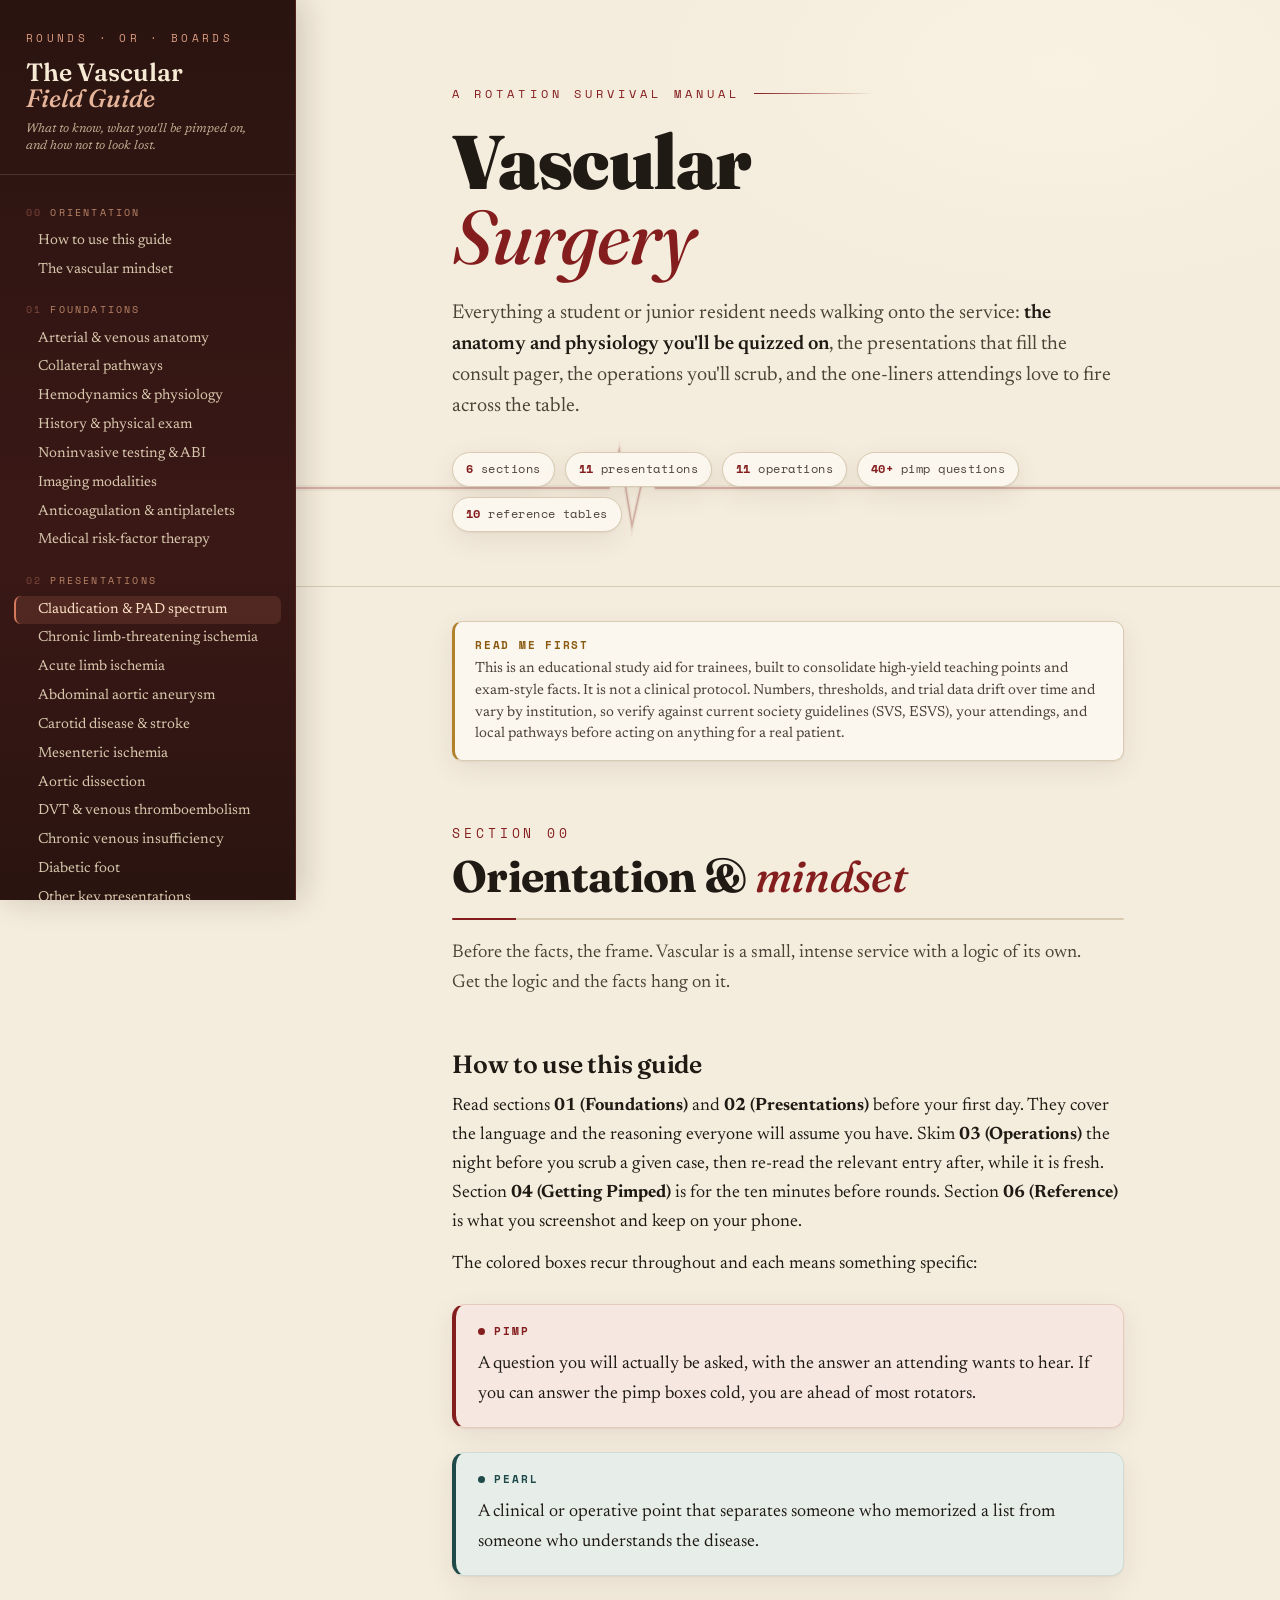
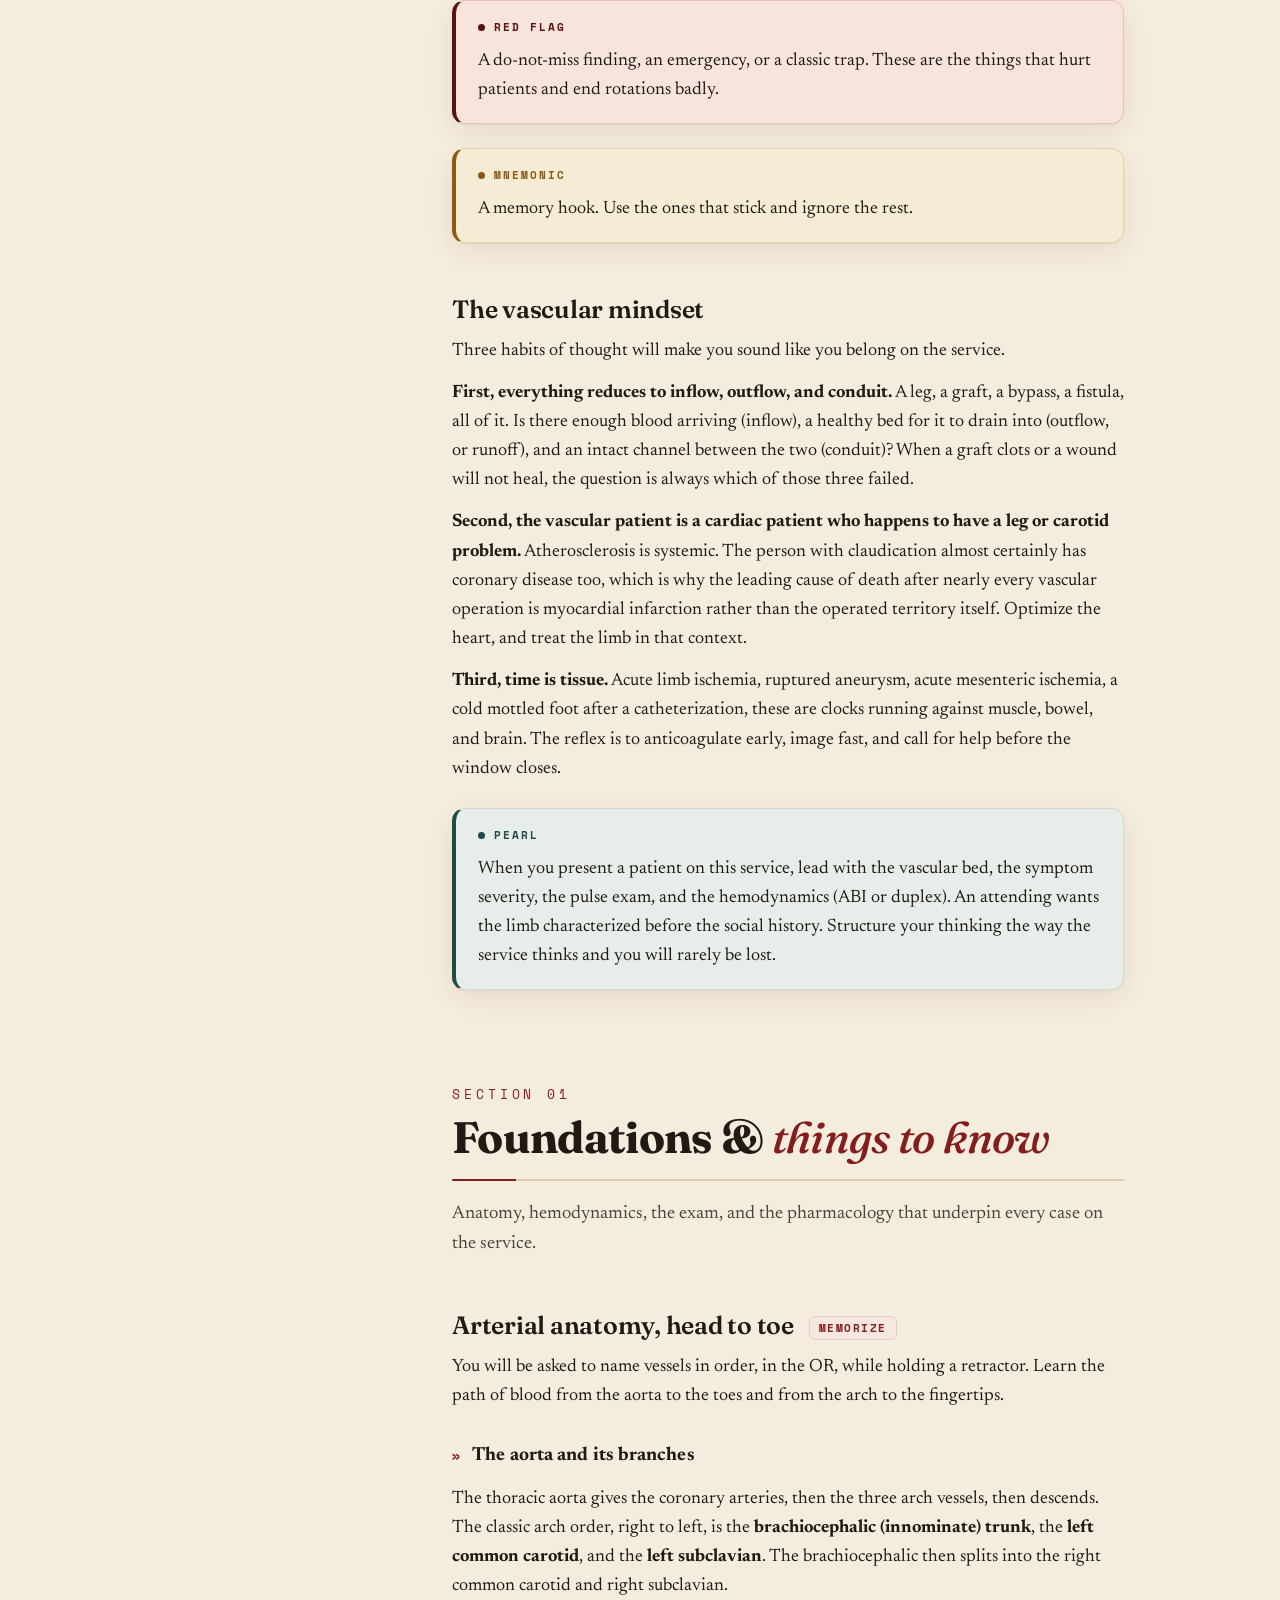
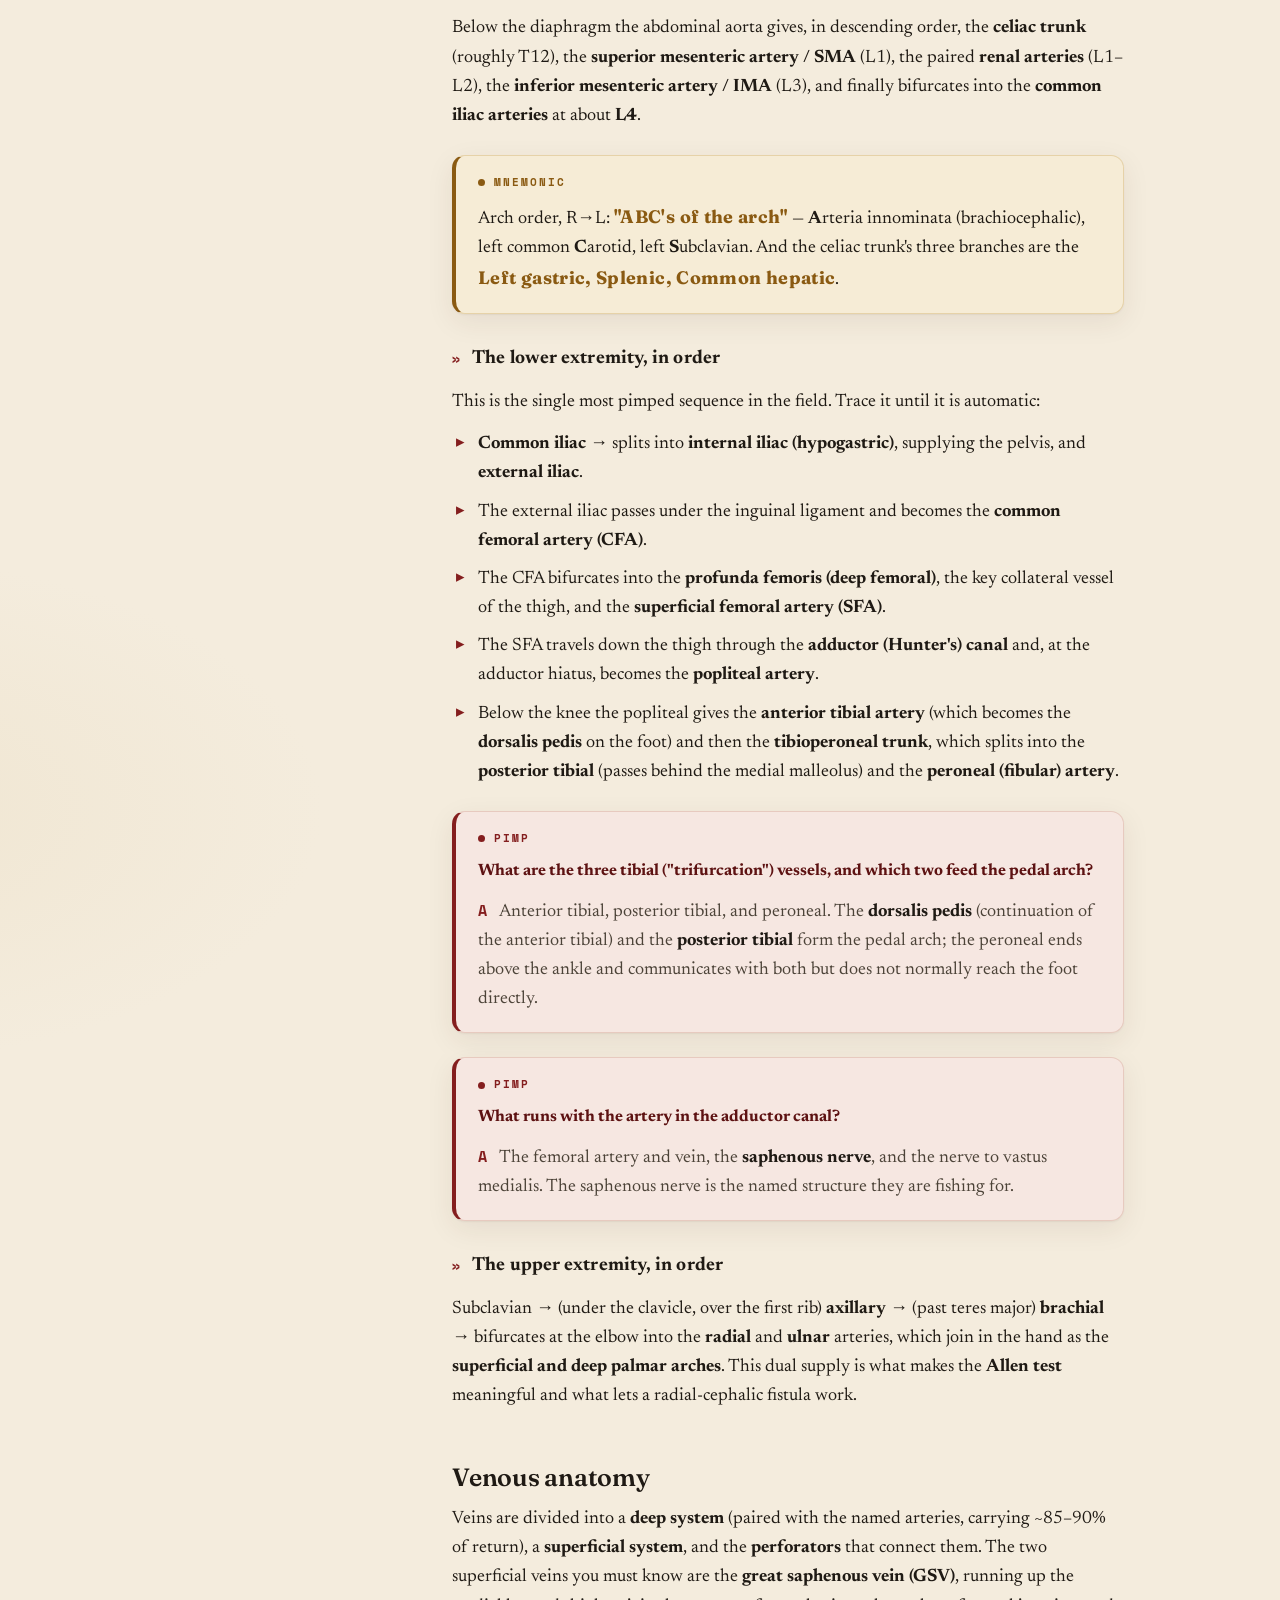
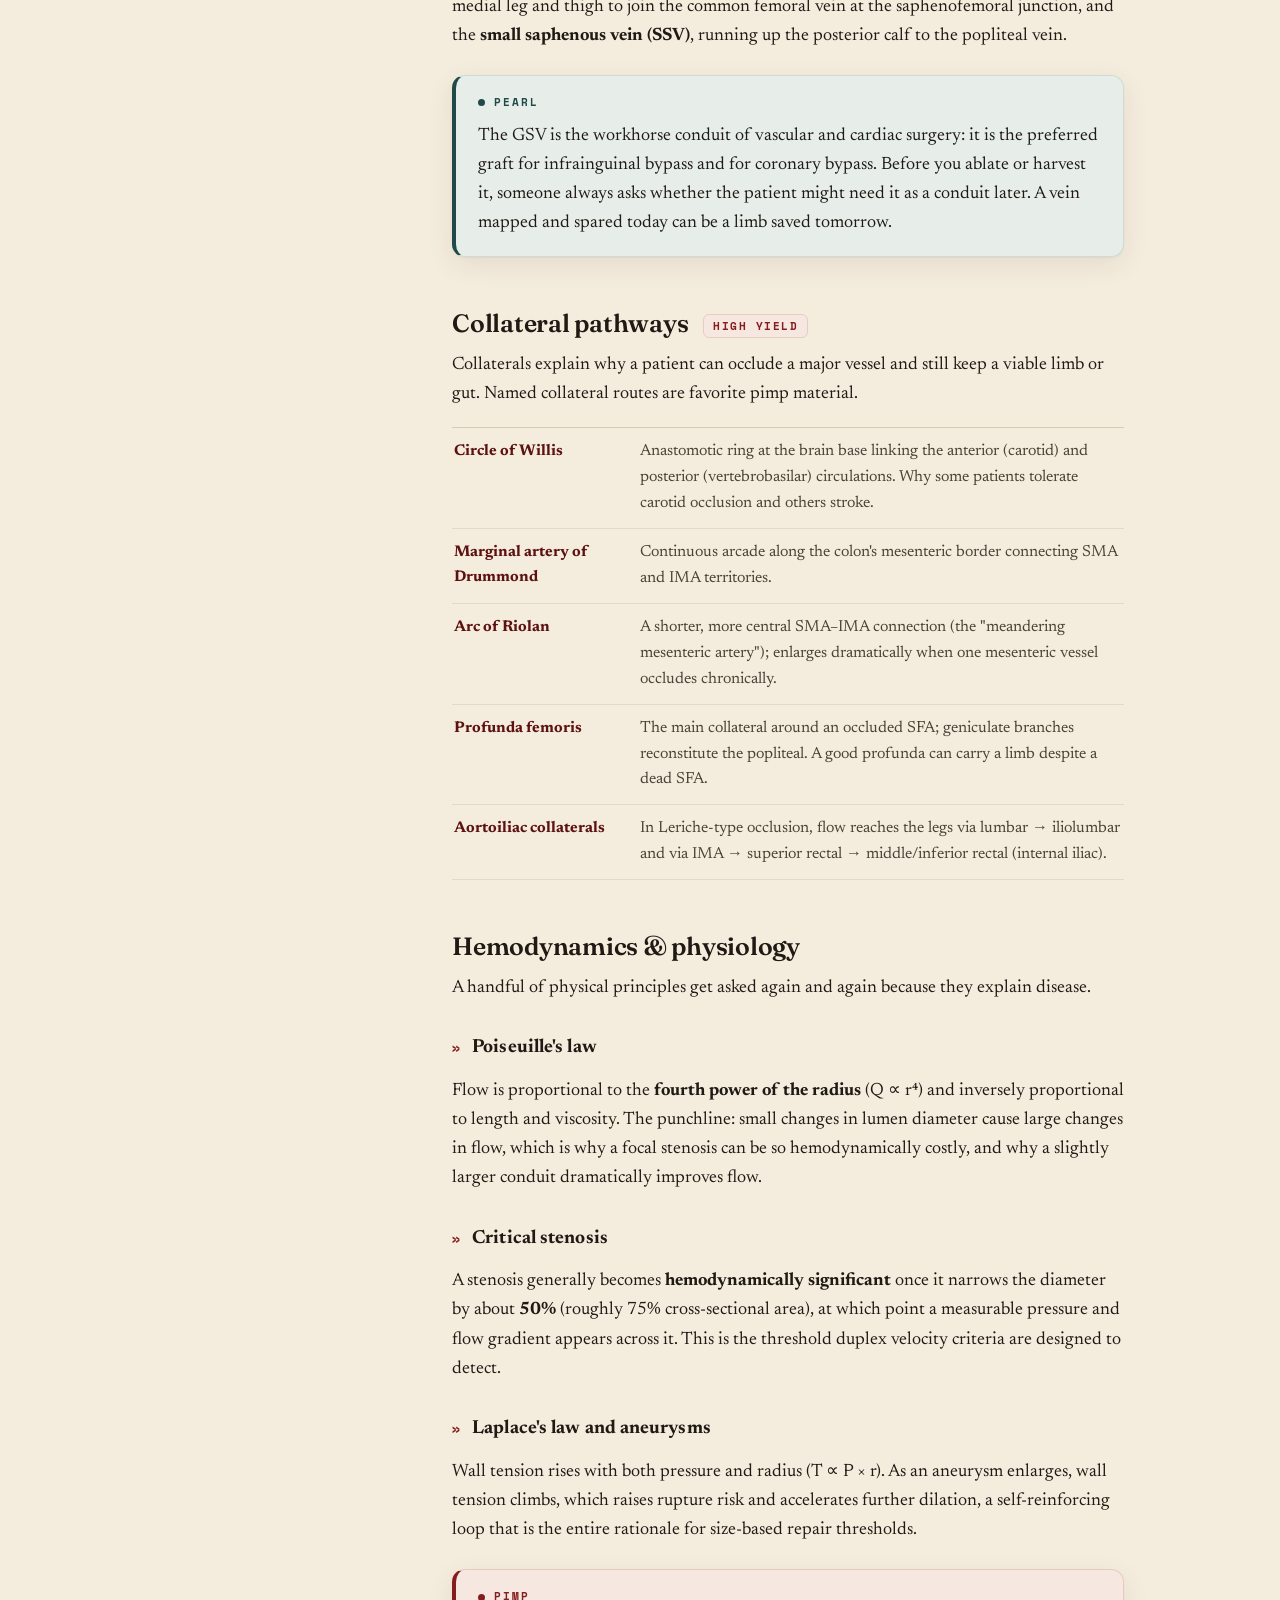
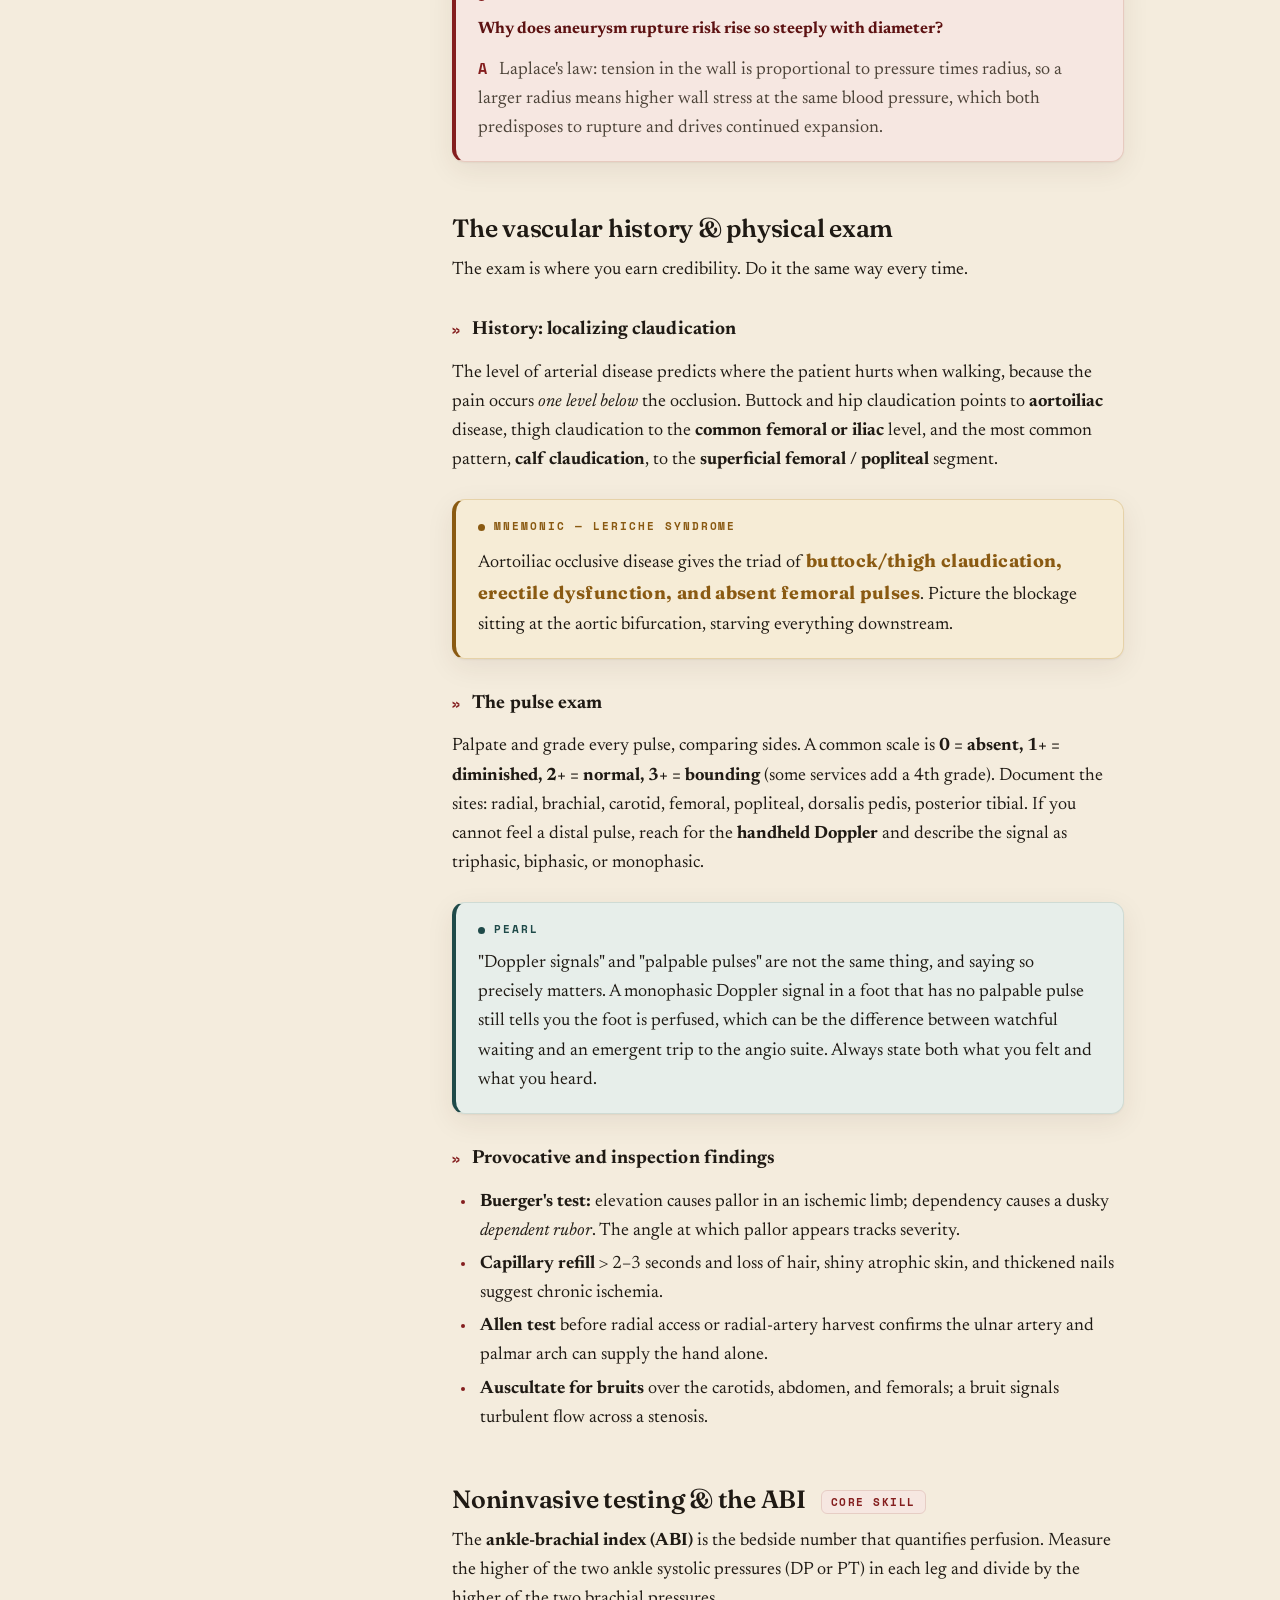
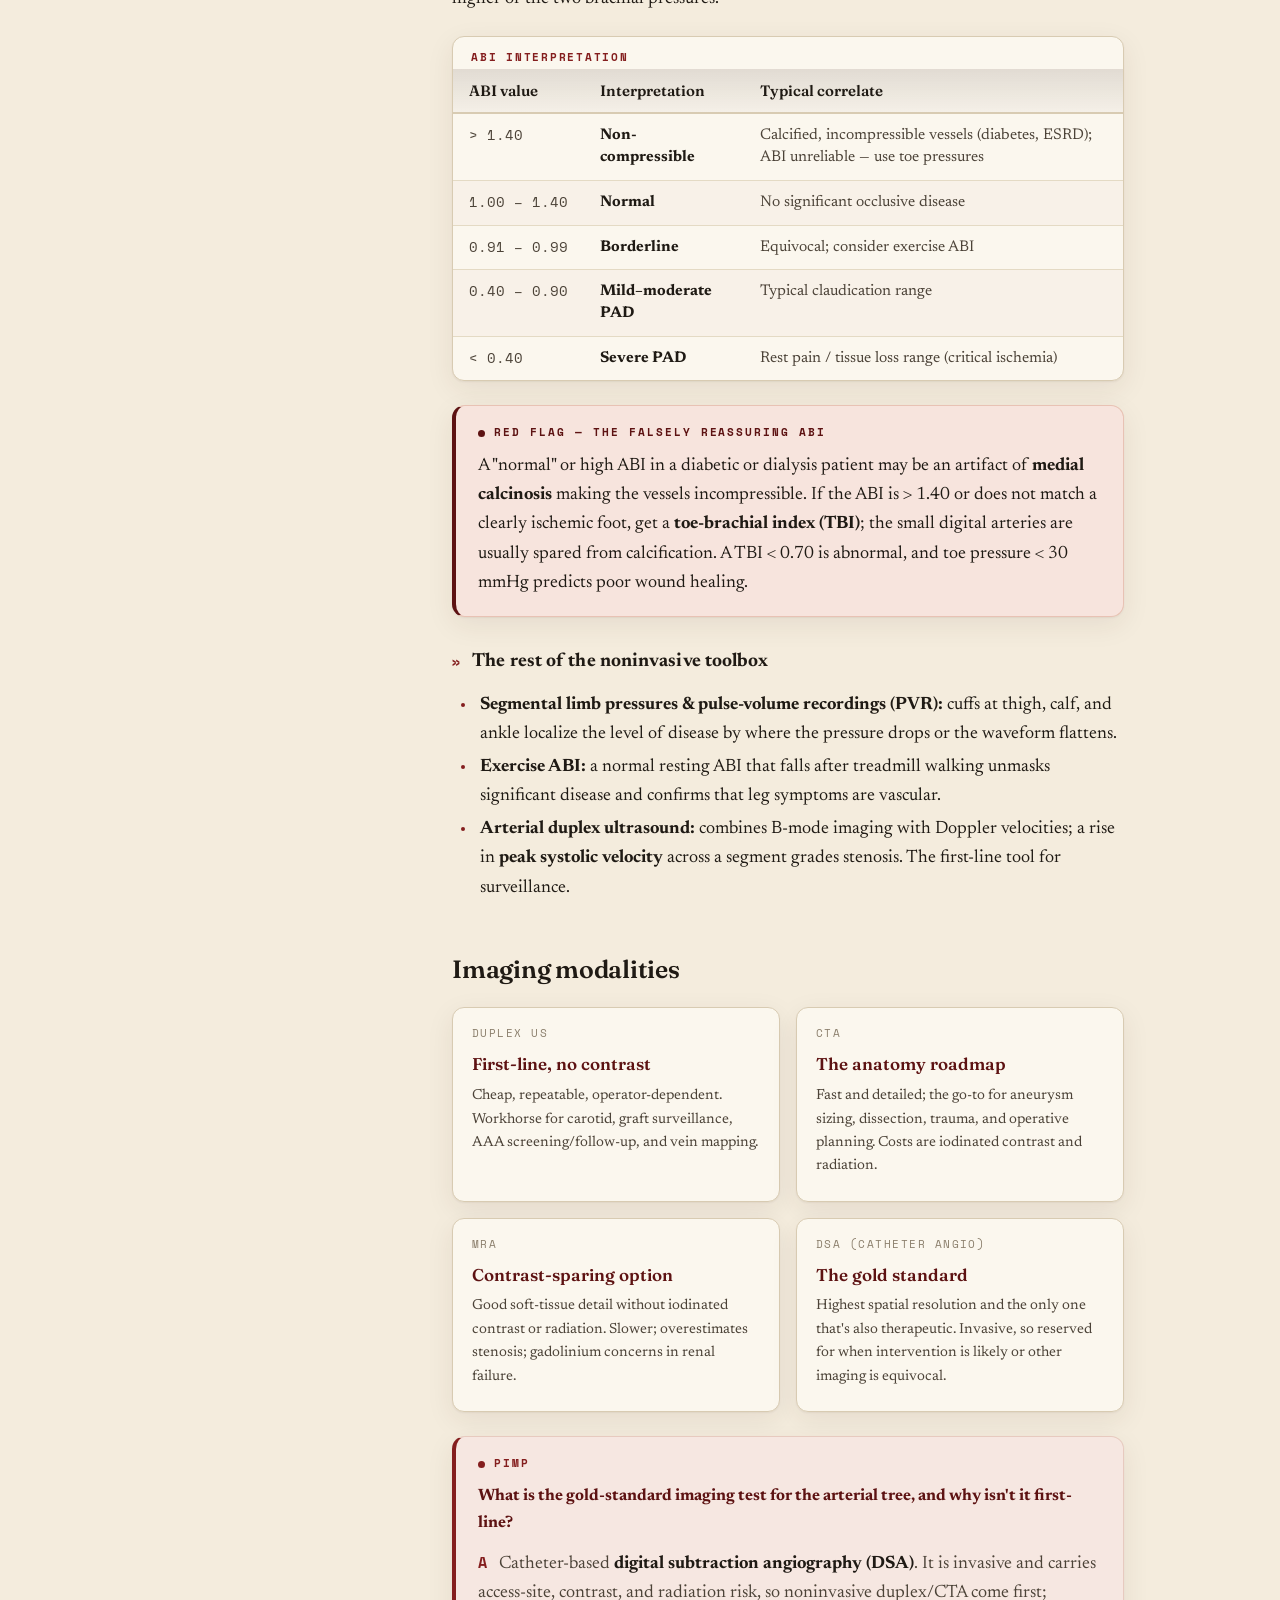
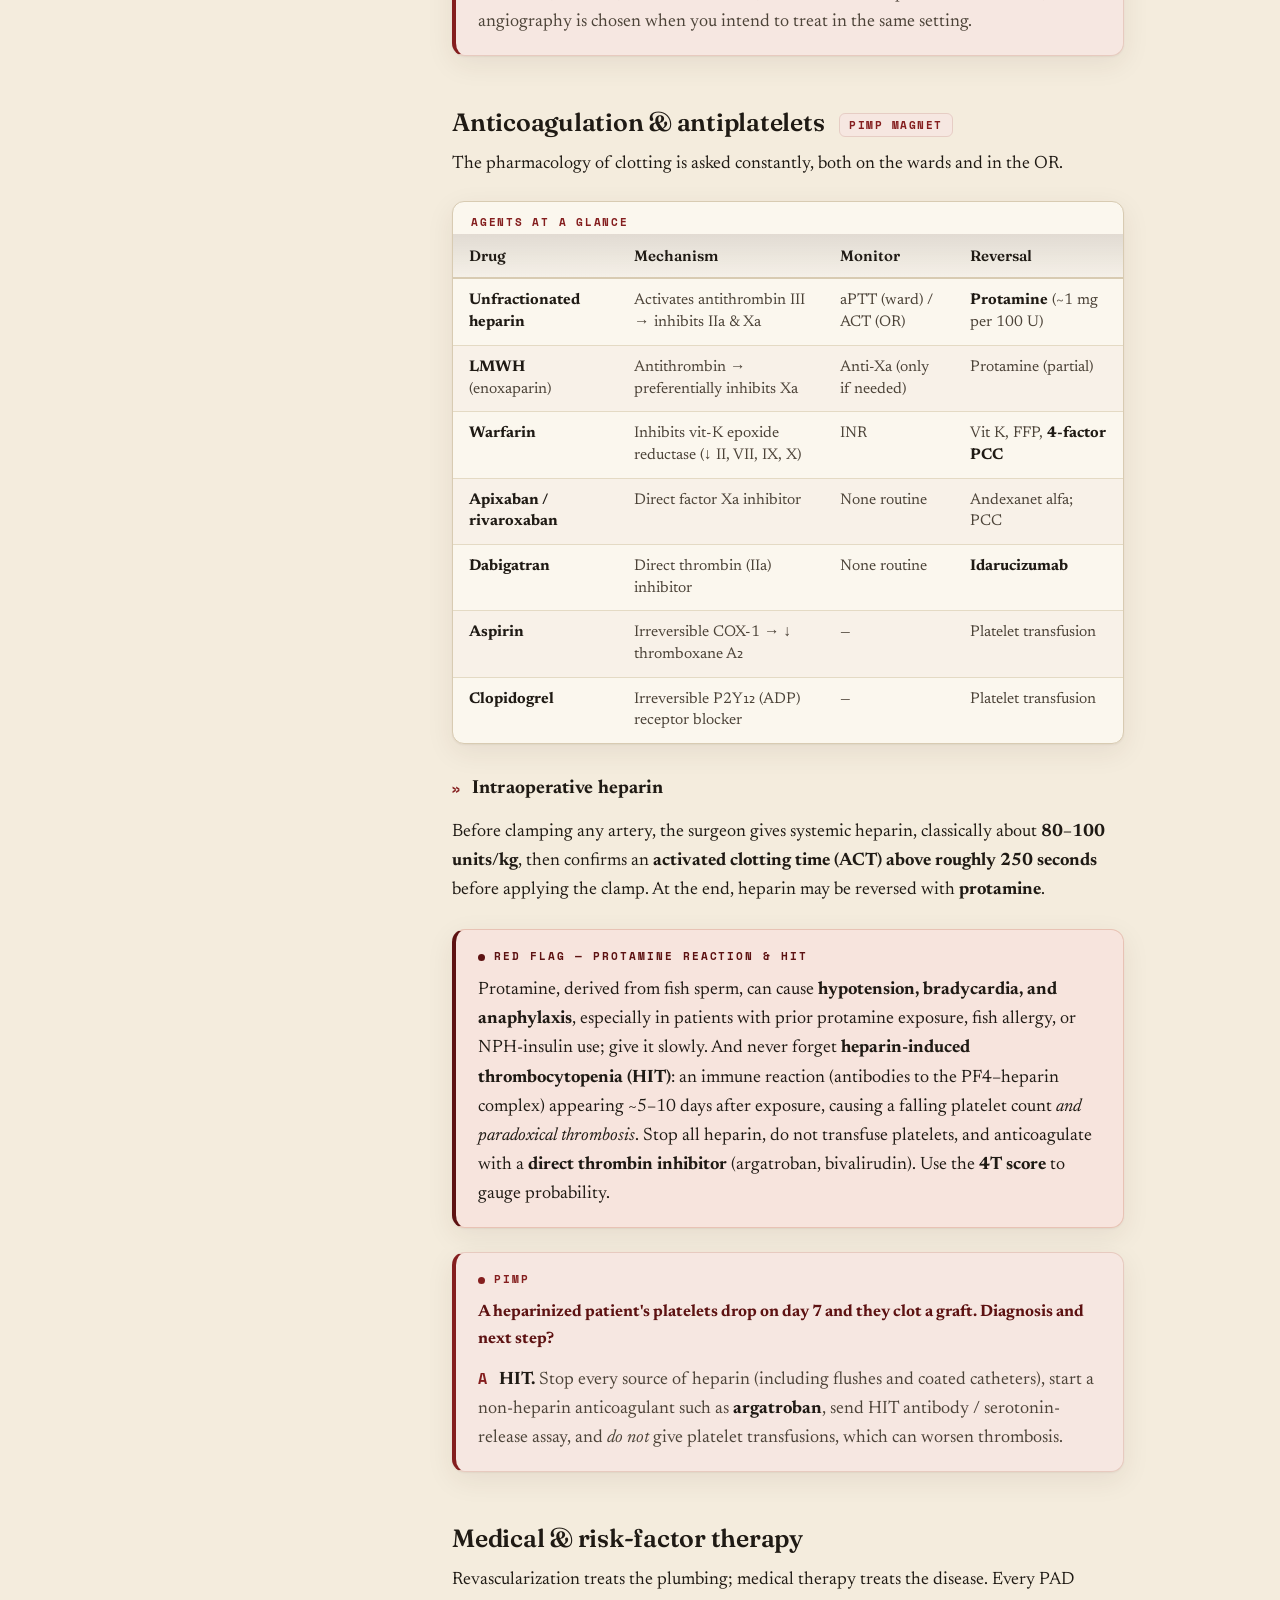
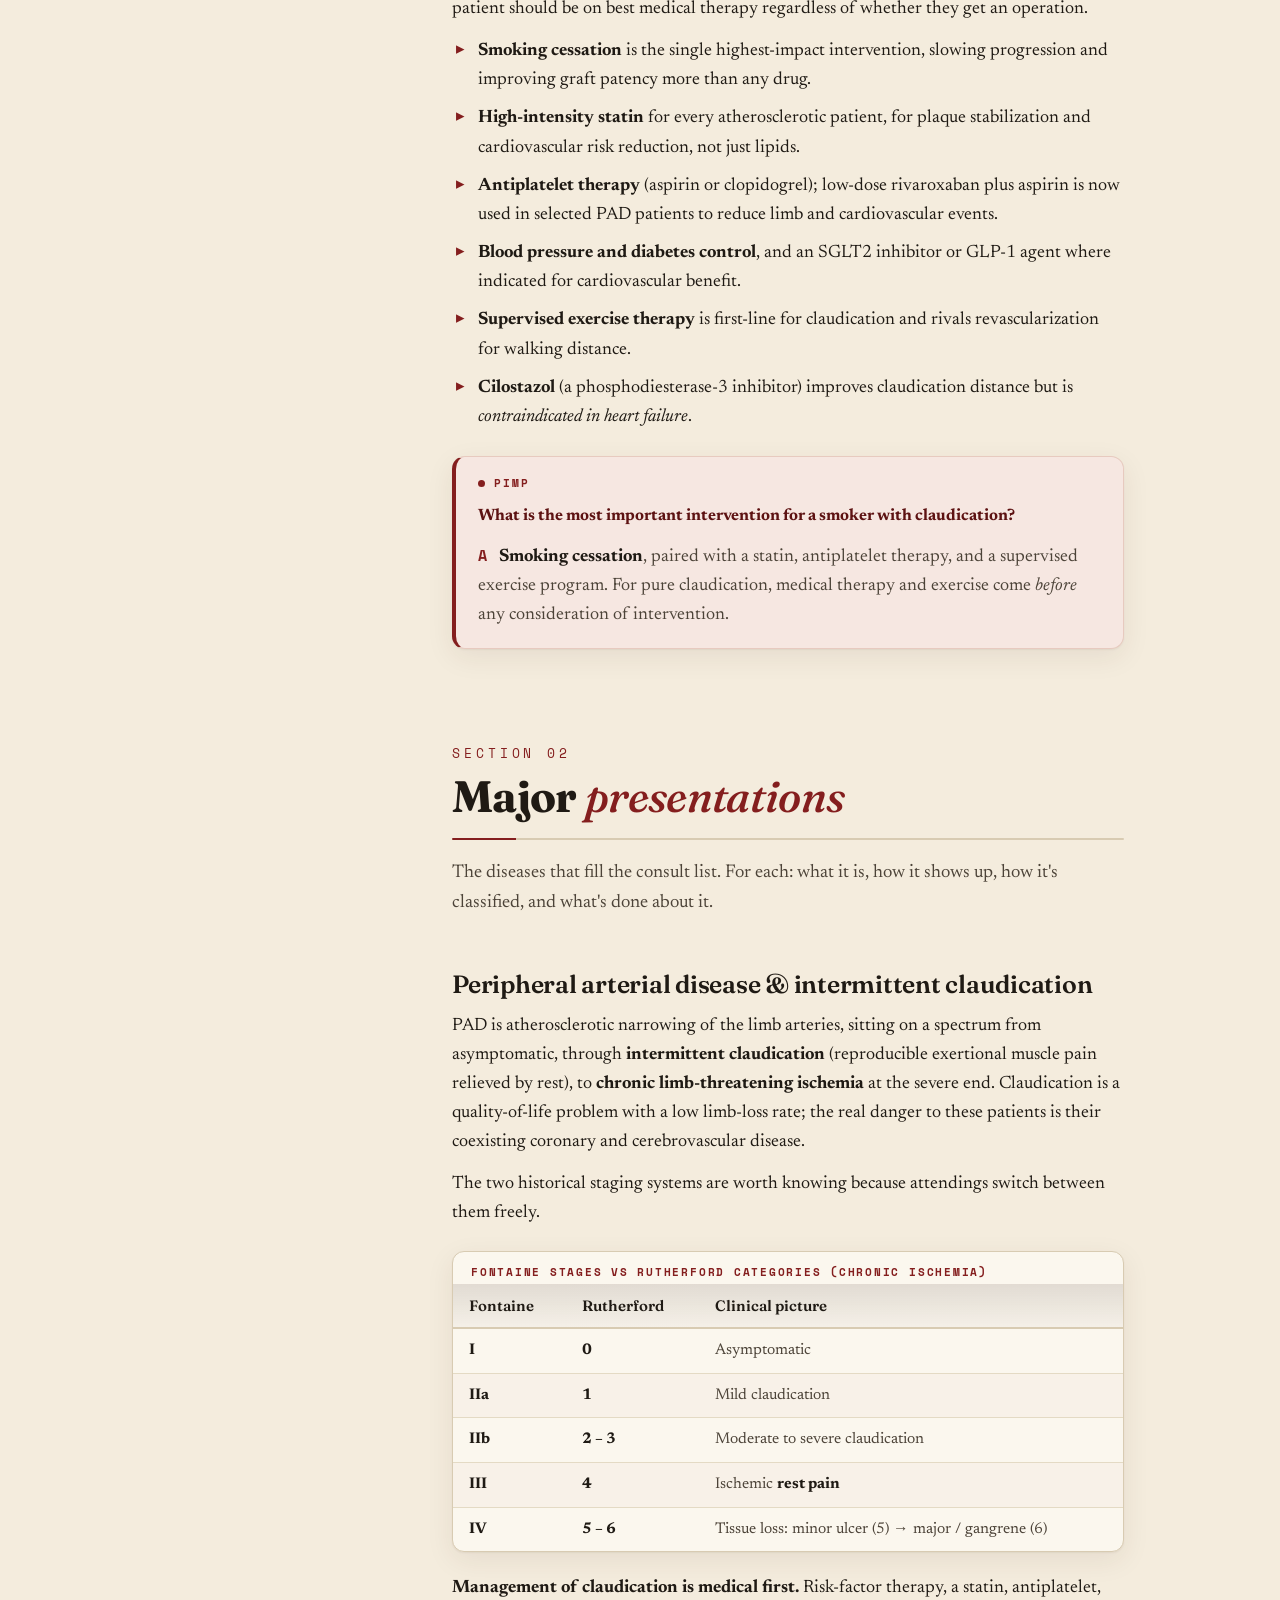
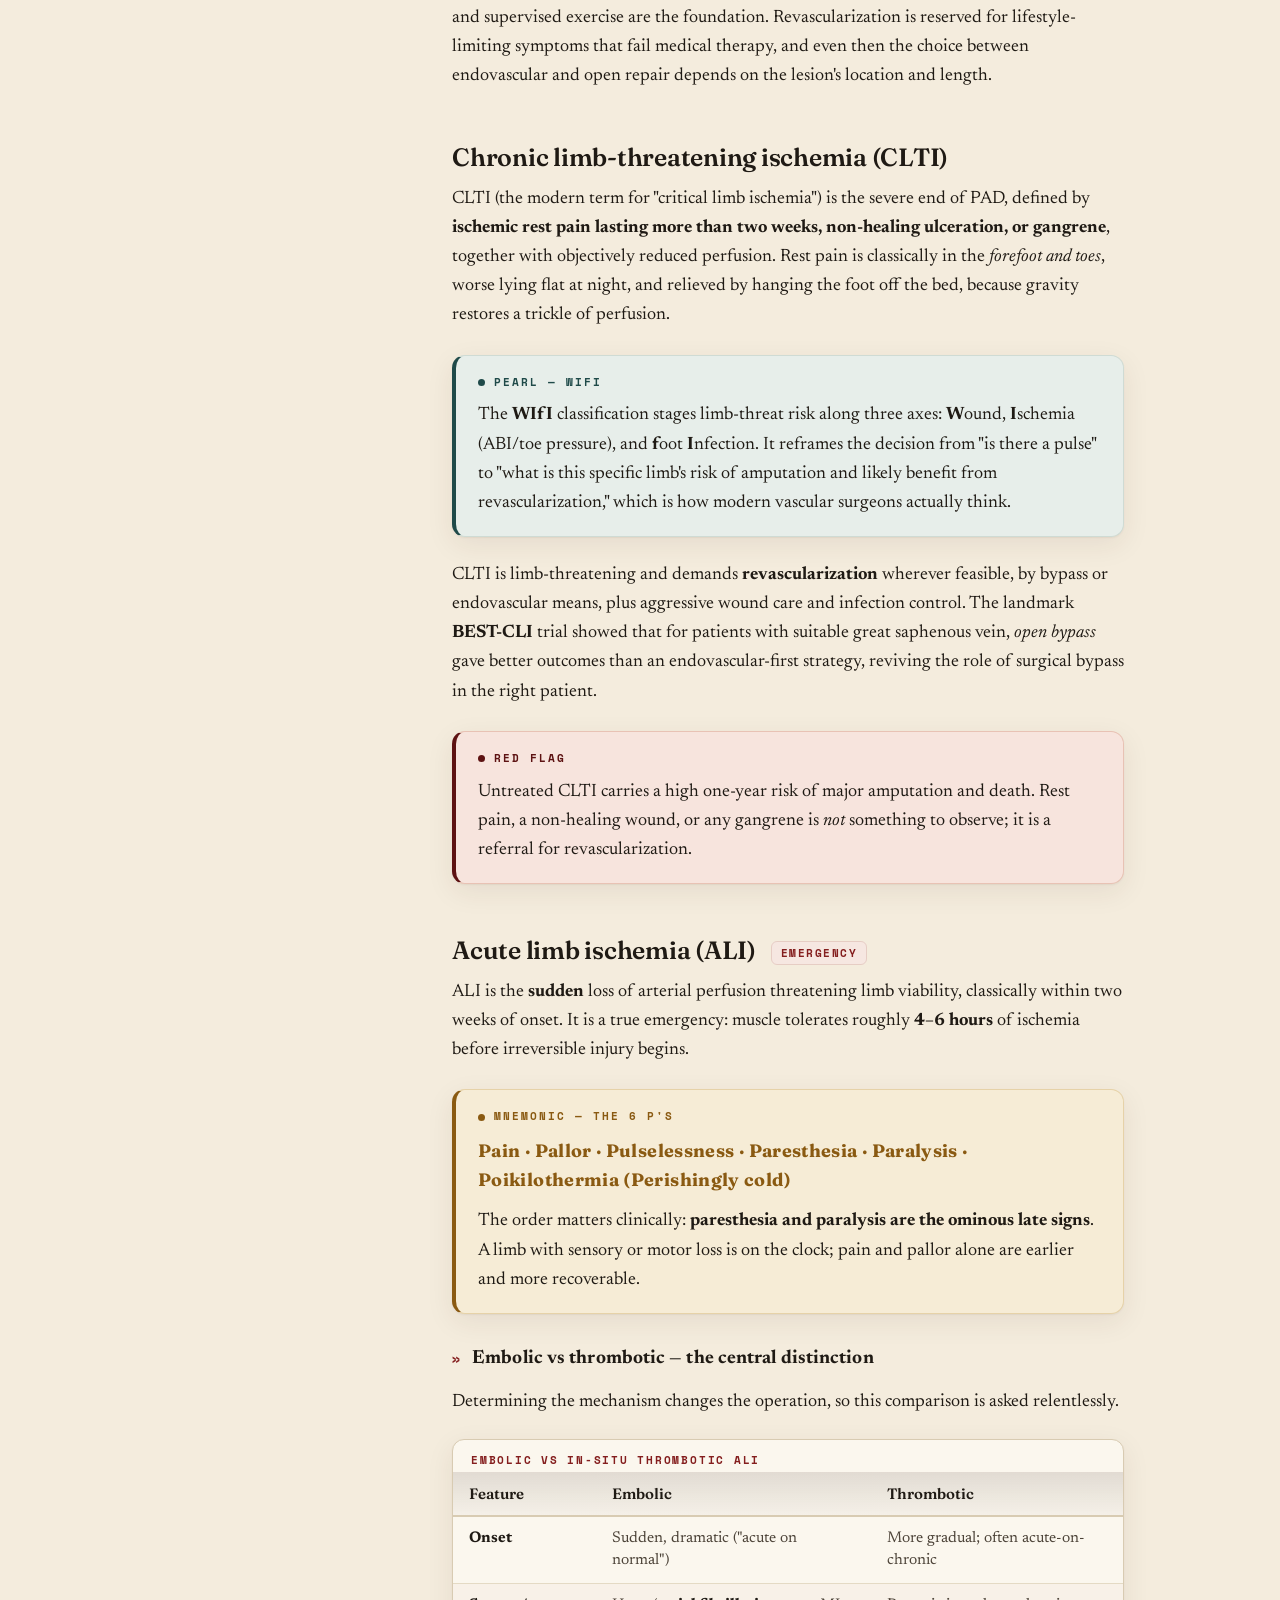
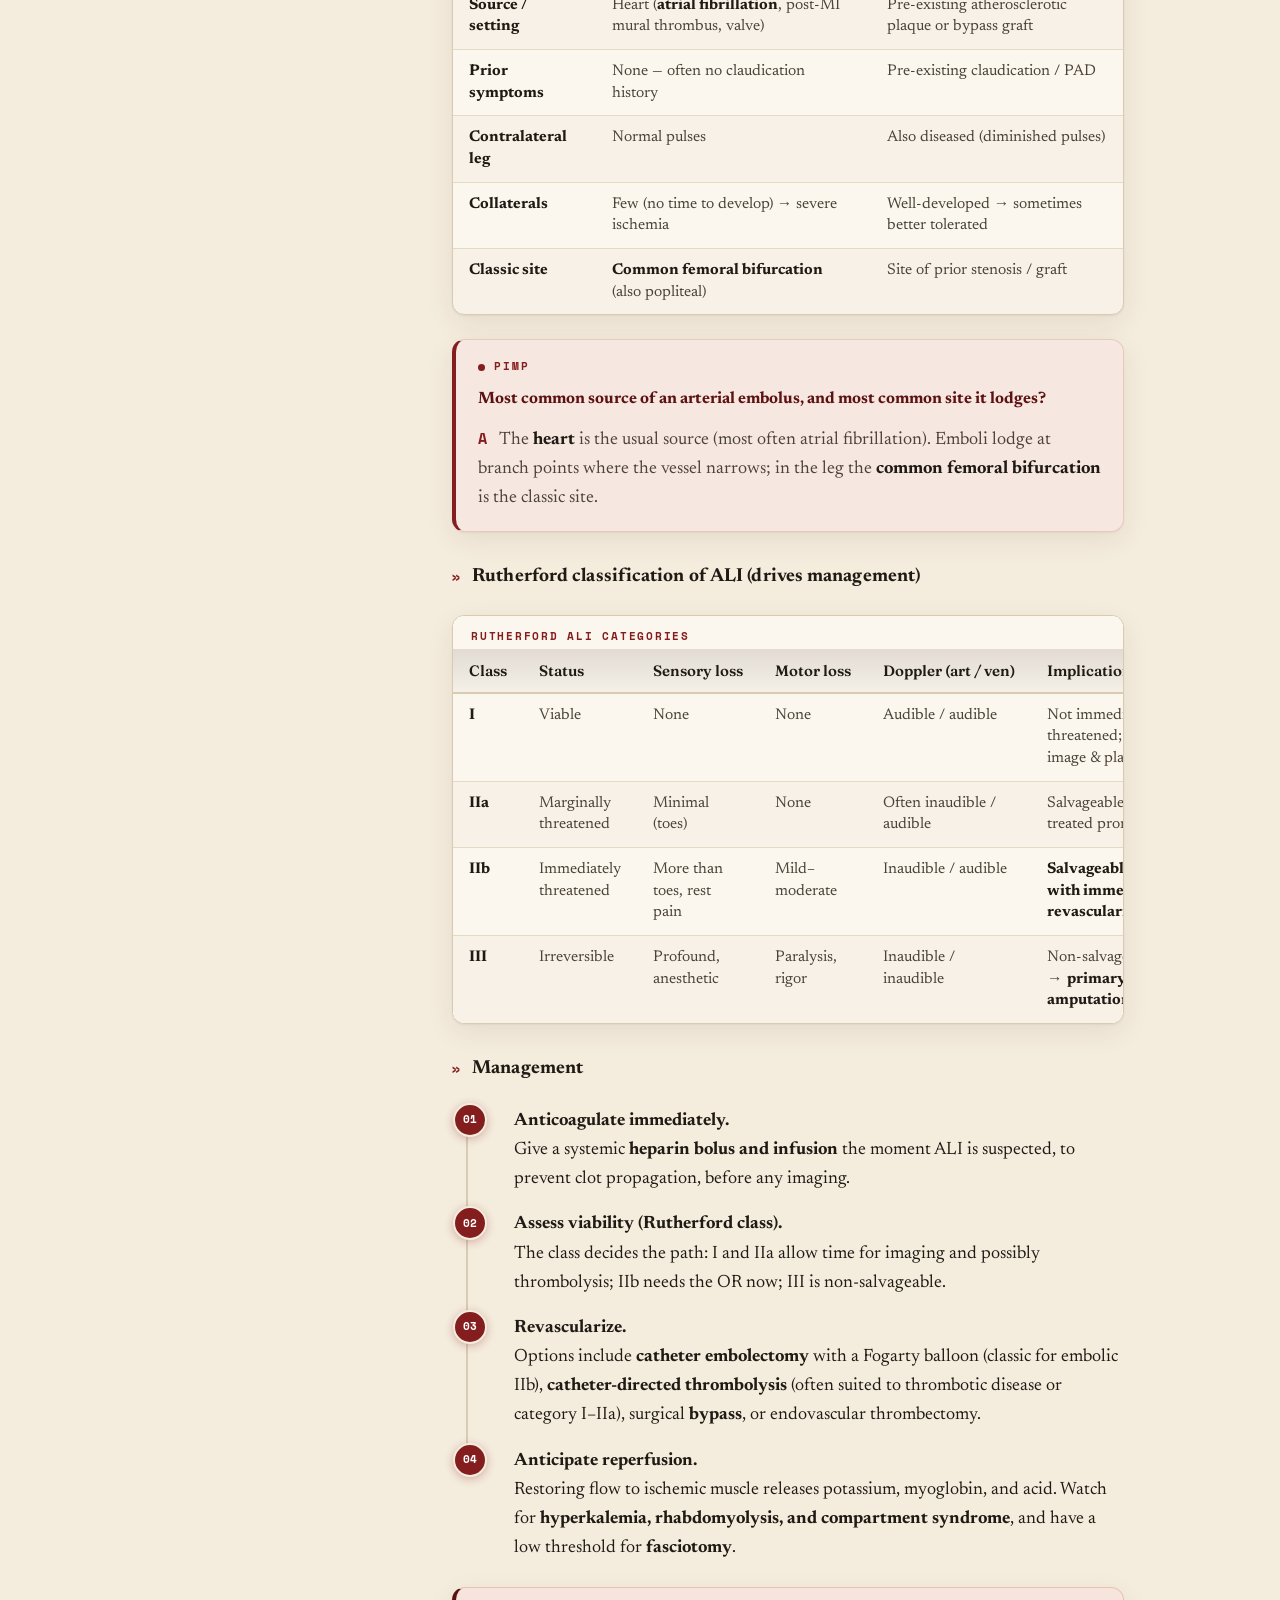
==== index.html @ bfbf1c88 "Rename vascular_surgery_guide.html to index.html" ====
<!DOCTYPE html>
<html lang="en">
<head>
<meta charset="UTF-8">
<meta name="viewport" content="width=device-width, initial-scale=1.0">
<title>The Vascular Surgery Field Guide</title>
<link rel="preconnect" href="https://fonts.googleapis.com">
<link rel="preconnect" href="https://fonts.gstatic.com" crossorigin>
<link href="https://fonts.googleapis.com/css2?family=Fraunces:ital,opsz,wght@0,9..144,400;0,9..144,500;0,9..144,600;0,9..144,700;0,9..144,900;1,9..144,400;1,9..144,500&family=Newsreader:ital,opsz,wght@0,6..72,400;0,6..72,500;0,6..72,600;0,6..72,700;1,6..72,400;1,6..72,500&family=Space+Mono:wght@400;700&display=swap" rel="stylesheet">
<style>
  :root{
    --bg:#f4ecdd;
    --bg-deep:#ece1cd;
    --surface:#fbf7ee;
    --surface-2:#f7f0e1;
    --ink:#1f1a14;
    --ink-soft:#4c4338;
    --ink-faint:#8b7f6c;
    --rule:#d8cbb2;
    --rule-soft:#e4dac4;
    --oxblood:#841e1e;
    --oxblood-deep:#5d1212;
    --oxblood-tint:#f6e7e1;
    --teal:#1f4a49;
    --teal-tint:#e7eeea;
    --amber:#8a5a12;
    --amber-tint:#f6ecd6;
    --gold:#b1812c;
    --shadow:0 1px 2px rgba(60,40,20,.06),0 8px 28px rgba(60,40,20,.08);
    --shadow-lg:0 2px 6px rgba(60,40,20,.08),0 22px 60px rgba(60,40,20,.14);
    --maxw:74ch;
  }
  *{box-sizing:border-box;}
  html{scroll-behavior:smooth;scroll-padding-top:28px;}
  body{
    margin:0;
    background:
      radial-gradient(1200px 600px at 88% -10%, #f8f1e2 0%, rgba(248,241,226,0) 55%),
      radial-gradient(900px 500px at -10% 8%, #f0e6d2 0%, rgba(240,230,210,0) 50%),
      var(--bg);
    color:var(--ink);
    font-family:"Newsreader",Georgia,serif;
    font-optical-sizing:auto;
    font-size:18px;
    line-height:1.62;
    -webkit-font-smoothing:antialiased;
    text-rendering:optimizeLegibility;
  }

  /* ---------- Layout ---------- */
  .shell{display:flex;align-items:flex-start;}
  .sidebar{
    position:sticky;top:0;height:100vh;width:296px;flex:0 0 296px;
    background:linear-gradient(180deg,#2a1410 0%,#3a1816 60%,#2a1410 100%);
    color:#e8dcc8;border-right:1px solid #50211c;
    display:flex;flex-direction:column;z-index:40;
    box-shadow:6px 0 30px rgba(40,15,10,.18);
  }
  .sb-head{padding:30px 26px 18px;border-bottom:1px solid rgba(255,235,200,.13);}
  .sb-mark{
    font-family:"Space Mono",monospace;font-size:10.5px;letter-spacing:.32em;
    text-transform:uppercase;color:#d99a7f;margin:0 0 12px;
  }
  .sb-title{
    font-family:"Fraunces",serif;font-weight:600;font-size:25px;line-height:1.05;
    margin:0;color:#f6ead4;
  }
  .sb-title em{font-style:italic;color:#e7b59a;font-weight:500;}
  .sb-sub{font-size:12.5px;color:#c4ad92;margin:9px 0 0;font-style:italic;line-height:1.4;}
  .sb-nav{overflow-y:auto;padding:16px 14px 30px;flex:1;}
  .sb-nav::-webkit-scrollbar{width:8px;}
  .sb-nav::-webkit-scrollbar-thumb{background:#5d2a23;border-radius:8px;}
  .sb-group{margin:0 0 4px;}
  .sb-glabel{
    font-family:"Space Mono",monospace;font-size:10px;letter-spacing:.22em;text-transform:uppercase;
    color:#bb8568;padding:14px 12px 6px;display:flex;align-items:center;gap:8px;
  }
  .sb-glabel .n{color:#7f463b;}
  .sb-nav a{
    display:block;color:#d7c6ac;text-decoration:none;font-size:14.5px;
    padding:5px 12px 5px 22px;border-radius:7px;line-height:1.3;transition:all .15s ease;
    border-left:2px solid transparent;
  }
  .sb-nav a:hover{background:rgba(255,225,190,.08);color:#fbeed6;}
  .sb-nav a.active{background:rgba(216,128,96,.16);color:#fadfc6;border-left-color:#d4795b;}

  .main{flex:1 1 auto;min-width:0;padding:0 0 120px;}
  .wrap{max-width:var(--maxw);margin:0 auto;padding:0 34px;}
  .wide{max-width:920px;}

  /* ---------- Topbar (mobile) ---------- */
  .topbar{display:none;}

  /* ---------- Hero ---------- */
  .hero{
    position:relative;overflow:hidden;
    background:
      linear-gradient(180deg, rgba(244,236,221,0) 60%, var(--bg) 100%),
      radial-gradient(680px 360px at 78% 12%, #f9f2e3 0%, rgba(249,242,227,0) 60%);
    padding:84px 0 54px;border-bottom:1px solid var(--rule);
  }
  .hero .pulse{
    position:absolute;left:0;right:0;bottom:38px;width:100%;height:120px;
    opacity:.5;pointer-events:none;
  }
  .hero-inner{position:relative;z-index:2;}
  .eyebrow{
    font-family:"Space Mono",monospace;font-size:12px;letter-spacing:.34em;
    text-transform:uppercase;color:var(--oxblood);margin:0 0 22px;
    display:flex;align-items:center;gap:14px;
  }
  .eyebrow::after{content:"";height:1px;flex:1;max-width:120px;background:linear-gradient(90deg,var(--oxblood),transparent);}
  h1.title{
    font-family:"Fraunces",serif;font-weight:900;font-size:clamp(40px,7vw,76px);
    line-height:.98;letter-spacing:-.02em;margin:0 0 6px;color:var(--ink);
  }
  h1.title .vasc{display:block;}
  h1.title em{font-style:italic;font-weight:500;color:var(--oxblood);}
  .lede{
    font-size:20px;line-height:1.55;color:var(--ink-soft);max-width:60ch;margin:24px 0 0;
    font-weight:400;
  }
  .lede strong{color:var(--ink);font-weight:600;}
  .hero-meta{
    display:flex;flex-wrap:wrap;gap:10px 10px;margin-top:30px;
  }
  .chip{
    font-family:"Space Mono",monospace;font-size:11.5px;letter-spacing:.04em;
    background:var(--surface);border:1px solid var(--rule);color:var(--ink-soft);
    padding:7px 13px;border-radius:100px;box-shadow:var(--shadow);
  }
  .chip b{color:var(--oxblood);font-weight:700;}

  .disclaimer{
    margin:34px auto 0;max-width:var(--maxw);
  }
  .disclaimer .box{
    margin:0 34px;background:var(--surface);border:1px solid var(--rule);
    border-left:3px solid var(--gold);border-radius:10px;padding:15px 20px;
    font-size:14.5px;color:var(--ink-soft);line-height:1.5;box-shadow:var(--shadow);
  }
  .disclaimer .box b{color:var(--amber);font-family:"Space Mono",monospace;font-size:11px;letter-spacing:.16em;text-transform:uppercase;display:block;margin-bottom:5px;}

  /* ---------- Sections ---------- */
  .section{padding:62px 0 8px;scroll-margin-top:20px;}
  .sec-head{position:relative;margin-bottom:30px;}
  .sec-num{
    font-family:"Space Mono",monospace;font-size:13px;letter-spacing:.3em;
    color:var(--oxblood);display:block;margin-bottom:10px;
  }
  h2.sec-title{
    font-family:"Fraunces",serif;font-weight:700;font-size:clamp(30px,4.4vw,44px);
    line-height:1.04;letter-spacing:-.015em;margin:0;color:var(--ink);
  }
  h2.sec-title em{font-style:italic;color:var(--oxblood);font-weight:500;}
  .sec-head .rule{height:2px;background:linear-gradient(90deg,var(--oxblood) 0%,var(--oxblood) 64px,var(--rule) 64px,var(--rule) 100%);margin-top:18px;border-radius:2px;}
  .sec-intro{font-size:18.5px;color:var(--ink-soft);margin:18px 0 0;max-width:66ch;}

  h3{
    font-family:"Fraunces",serif;font-weight:600;font-size:25px;line-height:1.15;
    letter-spacing:-.01em;margin:46px 0 4px;color:var(--ink);
    padding-top:6px;
  }
  h3 .tag{
    font-family:"Space Mono",monospace;font-size:11px;letter-spacing:.14em;text-transform:uppercase;
    color:var(--oxblood);background:var(--oxblood-tint);border:1px solid #e6cdc4;
    padding:3px 9px;border-radius:6px;vertical-align:middle;margin-left:10px;font-weight:700;
  }
  h4{
    font-family:"Newsreader",serif;font-weight:700;font-size:19px;color:var(--ink);
    margin:30px 0 6px;letter-spacing:.005em;
  }
  h4 .pin{color:var(--oxblood);font-family:"Space Mono",monospace;font-size:13px;margin-right:8px;}

  p{margin:13px 0;}
  .main a{color:var(--oxblood);text-decoration:underline;text-decoration-thickness:1px;text-underline-offset:2px;}
  strong{font-weight:700;color:var(--ink);}
  em{font-style:italic;}
  .term{font-weight:700;color:var(--oxblood-deep);}
  .sub{color:var(--ink-faint);font-size:.9em;}

  ul,ol{margin:13px 0;padding-left:24px;}
  li{margin:7px 0;padding-left:4px;}
  li::marker{color:var(--oxblood);}
  ul.tight li,ol.tight li{margin:4px 0;}
  ul.clean{list-style:none;padding-left:0;}
  ul.clean>li{position:relative;padding-left:26px;margin:9px 0;}
  ul.clean>li::before{content:"▸";position:absolute;left:4px;top:0;color:var(--oxblood);font-size:.95em;}

  .lead-in{font-weight:700;color:var(--ink);}

  /* ---------- Tables ---------- */
  .tbl-wrap{overflow-x:auto;margin:22px 0;border:1px solid var(--rule);border-radius:12px;box-shadow:var(--shadow);background:var(--surface);}
  table{border-collapse:collapse;width:100%;font-size:15.5px;line-height:1.4;}
  caption{
    text-align:left;font-family:"Space Mono",monospace;font-size:11px;letter-spacing:.16em;
    text-transform:uppercase;color:var(--oxblood);padding:13px 18px 4px;font-weight:700;
  }
  thead th{
    background:linear-gradient(180deg,#33181420,#33181408);
    text-align:left;font-family:"Fraunces",serif;font-weight:600;font-size:15px;color:var(--ink);
    padding:11px 16px;border-bottom:2px solid var(--rule);white-space:nowrap;
  }
  tbody td{padding:11px 16px;border-bottom:1px solid var(--rule-soft);vertical-align:top;color:var(--ink-soft);}
  tbody tr:last-child td{border-bottom:none;}
  tbody tr:nth-child(even){background:rgba(131,30,30,.025);}
  td b,td strong{color:var(--ink);}
  .mono{font-family:"Space Mono",monospace;font-size:.92em;}
  .nowrap{white-space:nowrap;}

  /* ---------- Callout boxes ---------- */
  .box{
    border-radius:13px;padding:18px 22px 18px;margin:24px 0;position:relative;
    box-shadow:var(--shadow);border:1px solid var(--rule);
  }
  .box .lab{
    font-family:"Space Mono",monospace;font-size:11px;letter-spacing:.18em;text-transform:uppercase;
    font-weight:700;display:flex;align-items:center;gap:9px;margin-bottom:10px;
  }
  .box p:first-of-type{margin-top:0;}
  .box p:last-child{margin-bottom:0;}
  .box ul,.box ol{margin:8px 0;}

  .pimp{background:var(--oxblood-tint);border-color:#e7cabf;border-left:4px solid var(--oxblood);}
  .pimp .lab{color:var(--oxblood);}
  .pimp .q{font-weight:700;color:var(--oxblood-deep);font-family:"Newsreader",serif;font-size:16.5px;}
  .pimp .a{margin-top:7px;color:var(--ink-soft);}
  .pimp .a::before{content:"A ";font-family:"Space Mono",monospace;color:var(--oxblood);font-weight:700;font-size:.85em;letter-spacing:.1em;}

  .pearl{background:var(--teal-tint);border-color:#cfdbd4;border-left:4px solid var(--teal);}
  .pearl .lab{color:var(--teal);}

  .flag{background:#f7e4dd;border-color:#e8c2b4;border-left:4px solid var(--oxblood-deep);}
  .flag .lab{color:var(--oxblood-deep);}

  .mnem{background:var(--amber-tint);border-color:#e6d2a8;border-left:4px solid var(--amber);}
  .mnem .lab{color:var(--amber);}
  .mnem .word{font-family:"Fraunces",serif;font-weight:700;font-size:18px;color:var(--amber);letter-spacing:.02em;}

  .def{background:var(--surface-2);border-color:var(--rule);border-left:4px solid var(--ink-faint);}
  .def .lab{color:var(--ink-faint);}

  /* dot icon */
  .dot{width:7px;height:7px;border-radius:50%;display:inline-block;background:currentColor;flex:0 0 auto;}

  /* ---------- Steps ---------- */
  ol.steps{counter-reset:step;list-style:none;padding-left:0;margin:20px 0;}
  ol.steps>li{
    position:relative;padding:2px 0 14px 46px;margin:0;
    border-left:2px solid var(--rule);margin-left:14px;
  }
  ol.steps>li:last-child{border-left-color:transparent;padding-bottom:0;}
  ol.steps>li::before{
    counter-increment:step;content:counter(step,decimal-leading-zero);
    position:absolute;left:-15px;top:-2px;width:30px;height:30px;
    background:var(--oxblood);color:#fff;border-radius:50%;
    font-family:"Space Mono",monospace;font-size:11px;font-weight:700;
    display:flex;align-items:center;justify-content:center;
    box-shadow:0 2px 8px rgba(131,30,30,.3);border:2px solid var(--bg);
  }
  ol.steps>li .st{font-weight:700;color:var(--ink);display:block;}

  /* ---------- Grid cards ---------- */
  .cards{display:grid;grid-template-columns:repeat(auto-fit,minmax(220px,1fr));gap:16px;margin:24px 0;}
  .card{
    background:var(--surface);border:1px solid var(--rule);border-radius:12px;padding:17px 19px;
    box-shadow:var(--shadow);
  }
  .card h5{
    font-family:"Fraunces",serif;font-weight:600;font-size:17px;margin:0 0 4px;color:var(--oxblood-deep);
  }
  .card .k{font-family:"Space Mono",monospace;font-size:10.5px;letter-spacing:.14em;text-transform:uppercase;color:var(--ink-faint);display:block;margin-bottom:8px;}
  .card p{font-size:14.5px;margin:6px 0;color:var(--ink-soft);}

  /* key-value definition rows */
  .kv{margin:18px 0;border-top:1px solid var(--rule);}
  .kv .row{display:flex;gap:18px;padding:11px 2px;border-bottom:1px solid var(--rule-soft);}
  .kv .k{flex:0 0 168px;font-weight:700;color:var(--oxblood-deep);font-size:15.5px;}
  .kv .v{flex:1;color:var(--ink-soft);font-size:16px;}
  @media(max-width:560px){.kv .row{flex-direction:column;gap:2px;}.kv .k{flex:none;}}

  /* divider */
  .divider{display:flex;align-items:center;gap:16px;margin:54px 0 0;color:var(--rule);}
  .divider::before,.divider::after{content:"";height:1px;flex:1;background:var(--rule);}
  .divider .d{font-family:"Space Mono",monospace;font-size:12px;color:var(--oxblood);letter-spacing:.3em;}

  /* back to top */
  .totop{
    position:fixed;right:22px;bottom:22px;z-index:50;
    width:46px;height:46px;border-radius:50%;background:var(--oxblood);color:#fff;
    border:none;cursor:pointer;box-shadow:var(--shadow-lg);font-size:20px;
    display:flex;align-items:center;justify-content:center;opacity:0;pointer-events:none;
    transition:opacity .25s ease,transform .25s ease;
  }
  .totop.show{opacity:1;pointer-events:auto;}
  .totop:hover{transform:translateY(-3px);}

  /* footer */
  .foot{border-top:1px solid var(--rule);margin-top:70px;padding-top:30px;color:var(--ink-faint);font-size:14.5px;}
  .foot b{color:var(--oxblood);font-family:"Space Mono",monospace;font-size:11px;letter-spacing:.14em;text-transform:uppercase;}

  /* nav toggle button */
  .navtoggle{
    display:none;position:fixed;top:14px;left:14px;z-index:60;
    background:var(--oxblood);color:#fff;border:none;border-radius:10px;
    padding:10px 14px;font-family:"Space Mono",monospace;font-size:12px;letter-spacing:.1em;
    cursor:pointer;box-shadow:var(--shadow-lg);align-items:center;gap:8px;
  }
  .scrim{display:none;}

  /* ---------- Responsive ---------- */
  @media(max-width:980px){
    .sidebar{
      position:fixed;left:0;top:0;transform:translateX(-100%);
      transition:transform .3s cubic-bezier(.4,0,.2,1);width:300px;flex-basis:300px;
    }
    .sidebar.open{transform:translateX(0);}
    .navtoggle{display:flex;}
    .scrim{position:fixed;inset:0;background:rgba(30,15,10,.45);z-index:39;display:none;}
    .scrim.show{display:block;}
    .main{width:100%;}
    .hero{padding-top:72px;}
    .wrap{padding:0 22px;}
    .disclaimer .box{margin:0 22px;}
    body{font-size:17px;}
  }
  @media(max-width:520px){
    h3{font-size:22px;}
    .kv .k{flex-basis:auto;}
    .hero{padding-top:68px;}
  }

  /* ---------- Print ---------- */
  @media print{
    .sidebar,.navtoggle,.totop,.scrim,.hero .pulse{display:none!important;}
    body{background:#fff;font-size:11pt;color:#000;}
    .main{padding:0;}
    .wrap{max-width:100%;padding:0;}
    .section{padding:18px 0 0;page-break-inside:auto;}
    h2.sec-title,h3,h4{page-break-after:avoid;}
    .box,.tbl-wrap,table,.card,ol.steps>li{page-break-inside:avoid;}
    a{color:#000;text-decoration:none;}
    .box{box-shadow:none;}
    .hero{padding:0 0 18px;border-bottom:2px solid #000;}
  }
</style>
</head>
<body>
<button class="navtoggle" id="navToggle" aria-label="Open contents">☰ Contents</button>
<div class="scrim" id="scrim"></div>

<div class="shell">
  <!-- ============ SIDEBAR ============ -->
  <aside class="sidebar" id="sidebar">
    <div class="sb-head">
      <p class="sb-mark">Rounds · OR · Boards</p>
      <h2 class="sb-title">The Vascular<br><em>Field Guide</em></h2>
      <p class="sb-sub">What to know, what you'll be pimped on, and how not to look lost.</p>
    </div>
    <nav class="sb-nav" id="sbNav">
      <div class="sb-group">
        <div class="sb-glabel"><span class="n">00</span> Orientation</div>
        <a href="#how-to-use">How to use this guide</a>
        <a href="#mindset">The vascular mindset</a>
      </div>
      <div class="sb-group">
        <div class="sb-glabel"><span class="n">01</span> Foundations</div>
        <a href="#anatomy">Arterial &amp; venous anatomy</a>
        <a href="#collaterals">Collateral pathways</a>
        <a href="#hemodynamics">Hemodynamics &amp; physiology</a>
        <a href="#exam">History &amp; physical exam</a>
        <a href="#testing">Noninvasive testing &amp; ABI</a>
        <a href="#imaging">Imaging modalities</a>
        <a href="#anticoag">Anticoagulation &amp; antiplatelets</a>
        <a href="#medical">Medical risk-factor therapy</a>
      </div>
      <div class="sb-group">
        <div class="sb-glabel"><span class="n">02</span> Presentations</div>
        <a href="#claudication">Claudication &amp; PAD spectrum</a>
        <a href="#clti">Chronic limb-threatening ischemia</a>
        <a href="#ali">Acute limb ischemia</a>
        <a href="#aaa">Abdominal aortic aneurysm</a>
        <a href="#carotid">Carotid disease &amp; stroke</a>
        <a href="#mesenteric">Mesenteric ischemia</a>
        <a href="#dissection">Aortic dissection</a>
        <a href="#vte">DVT &amp; venous thromboembolism</a>
        <a href="#cvi">Chronic venous insufficiency</a>
        <a href="#diabetic-foot">Diabetic foot</a>
        <a href="#other-pres">Other key presentations</a>
      </div>
      <div class="sb-group">
        <div class="sb-glabel"><span class="n">03</span> Operations</div>
        <a href="#cea">Carotid endarterectomy</a>
        <a href="#open-aaa">Open AAA repair</a>
        <a href="#evar">EVAR &amp; endoleaks</a>
        <a href="#bypass">Lower extremity bypass</a>
        <a href="#endo-periph">Peripheral endovascular</a>
        <a href="#access">Dialysis access / AV fistula</a>
        <a href="#amputation">Amputations</a>
        <a href="#embolectomy">Embolectomy / thrombectomy</a>
        <a href="#tevar">TEVAR</a>
        <a href="#fasciotomy">Fasciotomy</a>
        <a href="#abf">Aortobifemoral &amp; others</a>
      </div>
      <div class="sb-group">
        <div class="sb-glabel"><span class="n">04</span> Getting Pimped</div>
        <a href="#pimp-anatomy">Anatomy questions</a>
        <a href="#pimp-physio">Physiology questions</a>
        <a href="#pimp-clinical">Clinical &amp; operative questions</a>
        <a href="#pimp-classic">Classic one-liners</a>
      </div>
      <div class="sb-group">
        <div class="sb-glabel"><span class="n">05</span> Survival</div>
        <a href="#presenting">Presenting a vascular patient</a>
        <a href="#or-etiquette">OR &amp; floor etiquette</a>
        <a href="#consults">Working up the common consult</a>
      </div>
      <div class="sb-group">
        <div class="sb-glabel"><span class="n">06</span> Reference</div>
        <a href="#tables">Quick-reference tables</a>
        <a href="#numbers">Numbers worth memorizing</a>
      </div>
    </nav>
  </aside>

  <!-- ============ MAIN ============ -->
  <main class="main">
    <header class="hero">
      <svg class="pulse" viewBox="0 0 1400 120" preserveAspectRatio="none" aria-hidden="true">
        <path d="M0,60 L420,60 L445,60 L460,22 L478,98 L496,42 L512,60 L1400,60"
              fill="none" stroke="#841e1e" stroke-width="2.2" opacity="0.55"/>
        <path d="M0,60 L420,60 L445,60 L460,22 L478,98 L496,42 L512,60 L1400,60"
              fill="none" stroke="#841e1e" stroke-width="6" opacity="0.10"/>
      </svg>
      <div class="hero-inner wrap">
        <p class="eyebrow">A Rotation Survival Manual</p>
        <h1 class="title"><span class="vasc">Vascular</span> <em>Surgery</em></h1>
        <p class="lede">Everything a student or junior resident needs walking onto the service: <strong>the anatomy and physiology you'll be quizzed on</strong>, the presentations that fill the consult pager, the operations you'll scrub, and the one-liners attendings love to fire across the table.</p>
        <div class="hero-meta">
          <span class="chip"><b>6</b> sections</span>
          <span class="chip"><b>11</b> presentations</span>
          <span class="chip"><b>11</b> operations</span>
          <span class="chip"><b>40+</b> pimp questions</span>
          <span class="chip"><b>10</b> reference tables</span>
        </div>
      </div>
    </header>

    <div class="disclaimer">
      <div class="box">
        <b>Read me first</b>
        This is an educational study aid for trainees, built to consolidate high-yield teaching points and exam-style facts. It is not a clinical protocol. Numbers, thresholds, and trial data drift over time and vary by institution, so verify against current society guidelines (SVS, ESVS), your attendings, and local pathways before acting on anything for a real patient.
      </div>
    </div>

    <div class="wrap">

      <!-- ========================= 00 ORIENTATION ========================= -->
      <section class="section" id="how-to-use">
        <div class="sec-head">
          <span class="sec-num">SECTION 00</span>
          <h2 class="sec-title">Orientation &amp; <em>mindset</em></h2>
          <div class="rule"></div>
          <p class="sec-intro">Before the facts, the frame. Vascular is a small, intense service with a logic of its own. Get the logic and the facts hang on it.</p>
        </div>

        <h3>How to use this guide</h3>
        <p>Read sections <strong>01 (Foundations)</strong> and <strong>02 (Presentations)</strong> before your first day. They cover the language and the reasoning everyone will assume you have. Skim <strong>03 (Operations)</strong> the night before you scrub a given case, then re-read the relevant entry after, while it is fresh. Section <strong>04 (Getting Pimped)</strong> is for the ten minutes before rounds. Section <strong>06 (Reference)</strong> is what you screenshot and keep on your phone.</p>
        <p>The colored boxes recur throughout and each means something specific:</p>
        <div class="box pimp">
          <div class="lab"><span class="dot"></span>Pimp</div>
          <p>A question you will actually be asked, with the answer an attending wants to hear. If you can answer the pimp boxes cold, you are ahead of most rotators.</p>
        </div>
        <div class="box pearl">
          <div class="lab"><span class="dot"></span>Pearl</div>
          <p>A clinical or operative point that separates someone who memorized a list from someone who understands the disease.</p>
        </div>
        <div class="box flag">
          <div class="lab"><span class="dot"></span>Red flag</div>
          <p>A do-not-miss finding, an emergency, or a classic trap. These are the things that hurt patients and end rotations badly.</p>
        </div>
        <div class="box mnem">
          <div class="lab"><span class="dot"></span>Mnemonic</div>
          <p>A memory hook. Use the ones that stick and ignore the rest.</p>
        </div>

        <h3 id="mindset">The vascular mindset</h3>
        <p>Three habits of thought will make you sound like you belong on the service.</p>
        <p><span class="lead-in">First, everything reduces to inflow, outflow, and conduit.</span> A leg, a graft, a bypass, a fistula, all of it. Is there enough blood arriving (inflow), a healthy bed for it to drain into (outflow, or runoff), and an intact channel between the two (conduit)? When a graft clots or a wound will not heal, the question is always which of those three failed.</p>
        <p><span class="lead-in">Second, the vascular patient is a cardiac patient who happens to have a leg or carotid problem.</span> Atherosclerosis is systemic. The person with claudication almost certainly has coronary disease too, which is why the leading cause of death after nearly every vascular operation is myocardial infarction rather than the operated territory itself. Optimize the heart, and treat the limb in that context.</p>
        <p><span class="lead-in">Third, time is tissue.</span> Acute limb ischemia, ruptured aneurysm, acute mesenteric ischemia, a cold mottled foot after a catheterization, these are clocks running against muscle, bowel, and brain. The reflex is to anticoagulate early, image fast, and call for help before the window closes.</p>
        <div class="box pearl">
          <div class="lab"><span class="dot"></span>Pearl</div>
          <p>When you present a patient on this service, lead with the vascular bed, the symptom severity, the pulse exam, and the hemodynamics (ABI or duplex). An attending wants the limb characterized before the social history. Structure your thinking the way the service thinks and you will rarely be lost.</p>
        </div>
      </section>

      <!-- ========================= 01 FOUNDATIONS ========================= -->
      <section class="section" id="anatomy">
        <div class="sec-head">
          <span class="sec-num">SECTION 01</span>
          <h2 class="sec-title">Foundations &amp; <em>things to know</em></h2>
          <div class="rule"></div>
          <p class="sec-intro">Anatomy, hemodynamics, the exam, and the pharmacology that underpin every case on the service.</p>
        </div>

        <h3>Arterial anatomy, head to toe <span class="tag">Memorize</span></h3>
        <p>You will be asked to name vessels in order, in the OR, while holding a retractor. Learn the path of blood from the aorta to the toes and from the arch to the fingertips.</p>

        <h4><span class="pin">»</span> The aorta and its branches</h4>
        <p>The thoracic aorta gives the coronary arteries, then the three arch vessels, then descends. The classic arch order, right to left, is the <strong>brachiocephalic (innominate) trunk</strong>, the <strong>left common carotid</strong>, and the <strong>left subclavian</strong>. The brachiocephalic then splits into the right common carotid and right subclavian.</p>
        <p>Below the diaphragm the abdominal aorta gives, in descending order, the <strong>celiac trunk</strong> (roughly T12), the <strong>superior mesenteric artery / SMA</strong> (L1), the paired <strong>renal arteries</strong> (L1–L2), the <strong>inferior mesenteric artery / IMA</strong> (L3), and finally bifurcates into the <strong>common iliac arteries</strong> at about <strong>L4</strong>.</p>
        <div class="box mnem">
          <div class="lab"><span class="dot"></span>Mnemonic</div>
          <p>Arch order, R→L: <span class="word">"ABC's of the arch"</span> — <b>A</b>rteria innominata (brachiocephalic), left common <b>C</b>arotid, left <b>S</b>ubclavian. And the celiac trunk's three branches are the <span class="word">Left gastric, Splenic, Common hepatic</span>.</p>
        </div>

        <h4><span class="pin">»</span> The lower extremity, in order</h4>
        <p>This is the single most pimped sequence in the field. Trace it until it is automatic:</p>
        <ul class="clean">
          <li><strong>Common iliac</strong> → splits into <strong>internal iliac (hypogastric)</strong>, supplying the pelvis, and <strong>external iliac</strong>.</li>
          <li>The external iliac passes under the inguinal ligament and becomes the <strong>common femoral artery (CFA)</strong>.</li>
          <li>The CFA bifurcates into the <strong>profunda femoris (deep femoral)</strong>, the key collateral vessel of the thigh, and the <strong>superficial femoral artery (SFA)</strong>.</li>
          <li>The SFA travels down the thigh through the <strong>adductor (Hunter's) canal</strong> and, at the adductor hiatus, becomes the <strong>popliteal artery</strong>.</li>
          <li>Below the knee the popliteal gives the <strong>anterior tibial artery</strong> (which becomes the <strong>dorsalis pedis</strong> on the foot) and then the <strong>tibioperoneal trunk</strong>, which splits into the <strong>posterior tibial</strong> (passes behind the medial malleolus) and the <strong>peroneal (fibular) artery</strong>.</li>
        </ul>
        <div class="box pimp">
          <div class="lab"><span class="dot"></span>Pimp</div>
          <p class="q">What are the three tibial ("trifurcation") vessels, and which two feed the pedal arch?</p>
          <p class="a">Anterior tibial, posterior tibial, and peroneal. The <strong>dorsalis pedis</strong> (continuation of the anterior tibial) and the <strong>posterior tibial</strong> form the pedal arch; the peroneal ends above the ankle and communicates with both but does not normally reach the foot directly.</p>
        </div>
        <div class="box pimp">
          <div class="lab"><span class="dot"></span>Pimp</div>
          <p class="q">What runs with the artery in the adductor canal?</p>
          <p class="a">The femoral artery and vein, the <strong>saphenous nerve</strong>, and the nerve to vastus medialis. The saphenous nerve is the named structure they are fishing for.</p>
        </div>

        <h4><span class="pin">»</span> The upper extremity, in order</h4>
        <p>Subclavian → (under the clavicle, over the first rib) <strong>axillary</strong> → (past teres major) <strong>brachial</strong> → bifurcates at the elbow into the <strong>radial</strong> and <strong>ulnar</strong> arteries, which join in the hand as the <strong>superficial and deep palmar arches</strong>. This dual supply is what makes the <strong>Allen test</strong> meaningful and what lets a radial-cephalic fistula work.</p>

        <h3 id="venous-anatomy">Venous anatomy</h3>
        <p>Veins are divided into a <strong>deep system</strong> (paired with the named arteries, carrying ~85–90% of return), a <strong>superficial system</strong>, and the <strong>perforators</strong> that connect them. The two superficial veins you must know are the <strong>great saphenous vein (GSV)</strong>, running up the medial leg and thigh to join the common femoral vein at the saphenofemoral junction, and the <strong>small saphenous vein (SSV)</strong>, running up the posterior calf to the popliteal vein.</p>
        <div class="box pearl">
          <div class="lab"><span class="dot"></span>Pearl</div>
          <p>The GSV is the workhorse conduit of vascular and cardiac surgery: it is the preferred graft for infrainguinal bypass and for coronary bypass. Before you ablate or harvest it, someone always asks whether the patient might need it as a conduit later. A vein mapped and spared today can be a limb saved tomorrow.</p>
        </div>

        <h3 id="collaterals">Collateral pathways <span class="tag">High yield</span></h3>
        <p>Collaterals explain why a patient can occlude a major vessel and still keep a viable limb or gut. Named collateral routes are favorite pimp material.</p>
        <div class="kv">
          <div class="row"><div class="k">Circle of Willis</div><div class="v">Anastomotic ring at the brain base linking the anterior (carotid) and posterior (vertebrobasilar) circulations. Why some patients tolerate carotid occlusion and others stroke.</div></div>
          <div class="row"><div class="k">Marginal artery of Drummond</div><div class="v">Continuous arcade along the colon's mesenteric border connecting SMA and IMA territories.</div></div>
          <div class="row"><div class="k">Arc of Riolan</div><div class="v">A shorter, more central SMA–IMA connection (the "meandering mesenteric artery"); enlarges dramatically when one mesenteric vessel occludes chronically.</div></div>
          <div class="row"><div class="k">Profunda femoris</div><div class="v">The main collateral around an occluded SFA; geniculate branches reconstitute the popliteal. A good profunda can carry a limb despite a dead SFA.</div></div>
          <div class="row"><div class="k">Aortoiliac collaterals</div><div class="v">In Leriche-type occlusion, flow reaches the legs via lumbar → iliolumbar and via IMA → superior rectal → middle/inferior rectal (internal iliac).</div></div>
        </div>

        <h3 id="hemodynamics">Hemodynamics &amp; physiology</h3>
        <p>A handful of physical principles get asked again and again because they explain disease.</p>
        <h4><span class="pin">»</span> Poiseuille's law</h4>
        <p>Flow is proportional to the <strong>fourth power of the radius</strong> (Q ∝ r⁴) and inversely proportional to length and viscosity. The punchline: small changes in lumen diameter cause large changes in flow, which is why a focal stenosis can be so hemodynamically costly, and why a slightly larger conduit dramatically improves flow.</p>
        <h4><span class="pin">»</span> Critical stenosis</h4>
        <p>A stenosis generally becomes <strong>hemodynamically significant</strong> once it narrows the diameter by about <strong>50%</strong> (roughly 75% cross-sectional area), at which point a measurable pressure and flow gradient appears across it. This is the threshold duplex velocity criteria are designed to detect.</p>
        <h4><span class="pin">»</span> Laplace's law and aneurysms</h4>
        <p>Wall tension rises with both pressure and radius (T ∝ P × r). As an aneurysm enlarges, wall tension climbs, which raises rupture risk and accelerates further dilation, a self-reinforcing loop that is the entire rationale for size-based repair thresholds.</p>
        <div class="box pimp">
          <div class="lab"><span class="dot"></span>Pimp</div>
          <p class="q">Why does aneurysm rupture risk rise so steeply with diameter?</p>
          <p class="a">Laplace's law: tension in the wall is proportional to pressure times radius, so a larger radius means higher wall stress at the same blood pressure, which both predisposes to rupture and drives continued expansion.</p>
        </div>

        <h3 id="exam">The vascular history &amp; physical exam</h3>
        <p>The exam is where you earn credibility. Do it the same way every time.</p>
        <h4><span class="pin">»</span> History: localizing claudication</h4>
        <p>The level of arterial disease predicts where the patient hurts when walking, because the pain occurs <em>one level below</em> the occlusion. Buttock and hip claudication points to <strong>aortoiliac</strong> disease, thigh claudication to the <strong>common femoral or iliac</strong> level, and the most common pattern, <strong>calf claudication</strong>, to the <strong>superficial femoral / popliteal</strong> segment.</p>
        <div class="box mnem">
          <div class="lab"><span class="dot"></span>Mnemonic — Leriche syndrome</div>
          <p>Aortoiliac occlusive disease gives the triad of <span class="word">buttock/thigh claudication, erectile dysfunction, and absent femoral pulses</span>. Picture the blockage sitting at the aortic bifurcation, starving everything downstream.</p>
        </div>
        <h4><span class="pin">»</span> The pulse exam</h4>
        <p>Palpate and grade every pulse, comparing sides. A common scale is <strong>0 = absent, 1+ = diminished, 2+ = normal, 3+ = bounding</strong> (some services add a 4th grade). Document the sites: radial, brachial, carotid, femoral, popliteal, dorsalis pedis, posterior tibial. If you cannot feel a distal pulse, reach for the <strong>handheld Doppler</strong> and describe the signal as triphasic, biphasic, or monophasic.</p>
        <div class="box pearl">
          <div class="lab"><span class="dot"></span>Pearl</div>
          <p>"Doppler signals" and "palpable pulses" are not the same thing, and saying so precisely matters. A monophasic Doppler signal in a foot that has no palpable pulse still tells you the foot is perfused, which can be the difference between watchful waiting and an emergent trip to the angio suite. Always state both what you felt and what you heard.</p>
        </div>
        <h4><span class="pin">»</span> Provocative and inspection findings</h4>
        <ul class="tight">
          <li><strong>Buerger's test:</strong> elevation causes pallor in an ischemic limb; dependency causes a dusky <em>dependent rubor</em>. The angle at which pallor appears tracks severity.</li>
          <li><strong>Capillary refill</strong> &gt; 2–3 seconds and loss of hair, shiny atrophic skin, and thickened nails suggest chronic ischemia.</li>
          <li><strong>Allen test</strong> before radial access or radial-artery harvest confirms the ulnar artery and palmar arch can supply the hand alone.</li>
          <li><strong>Auscultate for bruits</strong> over the carotids, abdomen, and femorals; a bruit signals turbulent flow across a stenosis.</li>
        </ul>

        <h3 id="testing">Noninvasive testing &amp; the ABI <span class="tag">Core skill</span></h3>
        <p>The <strong>ankle-brachial index (ABI)</strong> is the bedside number that quantifies perfusion. Measure the higher of the two ankle systolic pressures (DP or PT) in each leg and divide by the higher of the two brachial pressures.</p>
        <div class="tbl-wrap">
          <table>
            <caption>ABI interpretation</caption>
            <thead><tr><th>ABI value</th><th>Interpretation</th><th>Typical correlate</th></tr></thead>
            <tbody>
              <tr><td class="mono nowrap">&gt; 1.40</td><td><b>Non-compressible</b></td><td>Calcified, incompressible vessels (diabetes, ESRD); ABI unreliable — use toe pressures</td></tr>
              <tr><td class="mono nowrap">1.00 – 1.40</td><td><b>Normal</b></td><td>No significant occlusive disease</td></tr>
              <tr><td class="mono nowrap">0.91 – 0.99</td><td><b>Borderline</b></td><td>Equivocal; consider exercise ABI</td></tr>
              <tr><td class="mono nowrap">0.40 – 0.90</td><td><b>Mild–moderate PAD</b></td><td>Typical claudication range</td></tr>
              <tr><td class="mono nowrap">&lt; 0.40</td><td><b>Severe PAD</b></td><td>Rest pain / tissue loss range (critical ischemia)</td></tr>
            </tbody>
          </table>
        </div>
        <div class="box flag">
          <div class="lab"><span class="dot"></span>Red flag — the falsely reassuring ABI</div>
          <p>A "normal" or high ABI in a diabetic or dialysis patient may be an artifact of <strong>medial calcinosis</strong> making the vessels incompressible. If the ABI is &gt; 1.40 or does not match a clearly ischemic foot, get a <strong>toe-brachial index (TBI)</strong>; the small digital arteries are usually spared from calcification. A TBI &lt; 0.70 is abnormal, and toe pressure &lt; 30 mmHg predicts poor wound healing.</p>
        </div>
        <h4><span class="pin">»</span> The rest of the noninvasive toolbox</h4>
        <ul class="tight">
          <li><strong>Segmental limb pressures &amp; pulse-volume recordings (PVR):</strong> cuffs at thigh, calf, and ankle localize the level of disease by where the pressure drops or the waveform flattens.</li>
          <li><strong>Exercise ABI:</strong> a normal resting ABI that falls after treadmill walking unmasks significant disease and confirms that leg symptoms are vascular.</li>
          <li><strong>Arterial duplex ultrasound:</strong> combines B-mode imaging with Doppler velocities; a rise in <strong>peak systolic velocity</strong> across a segment grades stenosis. The first-line tool for surveillance.</li>
        </ul>

        <h3 id="imaging">Imaging modalities</h3>
        <div class="cards">
          <div class="card"><span class="k">Duplex US</span><h5>First-line, no contrast</h5><p>Cheap, repeatable, operator-dependent. Workhorse for carotid, graft surveillance, AAA screening/follow-up, and vein mapping.</p></div>
          <div class="card"><span class="k">CTA</span><h5>The anatomy roadmap</h5><p>Fast and detailed; the go-to for aneurysm sizing, dissection, trauma, and operative planning. Costs are iodinated contrast and radiation.</p></div>
          <div class="card"><span class="k">MRA</span><h5>Contrast-sparing option</h5><p>Good soft-tissue detail without iodinated contrast or radiation. Slower; overestimates stenosis; gadolinium concerns in renal failure.</p></div>
          <div class="card"><span class="k">DSA (catheter angio)</span><h5>The gold standard</h5><p>Highest spatial resolution and the only one that's also therapeutic. Invasive, so reserved for when intervention is likely or other imaging is equivocal.</p></div>
        </div>
        <div class="box pimp">
          <div class="lab"><span class="dot"></span>Pimp</div>
          <p class="q">What is the gold-standard imaging test for the arterial tree, and why isn't it first-line?</p>
          <p class="a">Catheter-based <strong>digital subtraction angiography (DSA)</strong>. It is invasive and carries access-site, contrast, and radiation risk, so noninvasive duplex/CTA come first; angiography is chosen when you intend to treat in the same setting.</p>
        </div>

        <h3 id="anticoag">Anticoagulation &amp; antiplatelets <span class="tag">Pimp magnet</span></h3>
        <p>The pharmacology of clotting is asked constantly, both on the wards and in the OR.</p>
        <div class="tbl-wrap">
          <table>
            <caption>Agents at a glance</caption>
            <thead><tr><th>Drug</th><th>Mechanism</th><th>Monitor</th><th>Reversal</th></tr></thead>
            <tbody>
              <tr><td><b>Unfractionated heparin</b></td><td>Activates antithrombin III → inhibits IIa &amp; Xa</td><td>aPTT (ward) / ACT (OR)</td><td><b>Protamine</b> (~1 mg per 100 U)</td></tr>
              <tr><td><b>LMWH</b> (enoxaparin)</td><td>Antithrombin → preferentially inhibits Xa</td><td>Anti-Xa (only if needed)</td><td>Protamine (partial)</td></tr>
              <tr><td><b>Warfarin</b></td><td>Inhibits vit-K epoxide reductase (↓ II, VII, IX, X)</td><td>INR</td><td>Vit K, FFP, <b>4-factor PCC</b></td></tr>
              <tr><td><b>Apixaban / rivaroxaban</b></td><td>Direct factor Xa inhibitor</td><td>None routine</td><td>Andexanet alfa; PCC</td></tr>
              <tr><td><b>Dabigatran</b></td><td>Direct thrombin (IIa) inhibitor</td><td>None routine</td><td><b>Idarucizumab</b></td></tr>
              <tr><td><b>Aspirin</b></td><td>Irreversible COX-1 → ↓ thromboxane A₂</td><td>—</td><td>Platelet transfusion</td></tr>
              <tr><td><b>Clopidogrel</b></td><td>Irreversible P2Y₁₂ (ADP) receptor blocker</td><td>—</td><td>Platelet transfusion</td></tr>
            </tbody>
          </table>
        </div>
        <h4><span class="pin">»</span> Intraoperative heparin</h4>
        <p>Before clamping any artery, the surgeon gives systemic heparin, classically about <strong>80–100 units/kg</strong>, then confirms an <strong>activated clotting time (ACT) above roughly 250 seconds</strong> before applying the clamp. At the end, heparin may be reversed with <strong>protamine</strong>.</p>
        <div class="box flag">
          <div class="lab"><span class="dot"></span>Red flag — protamine reaction &amp; HIT</div>
          <p>Protamine, derived from fish sperm, can cause <strong>hypotension, bradycardia, and anaphylaxis</strong>, especially in patients with prior protamine exposure, fish allergy, or NPH-insulin use; give it slowly. And never forget <strong>heparin-induced thrombocytopenia (HIT)</strong>: an immune reaction (antibodies to the PF4–heparin complex) appearing ~5–10 days after exposure, causing a falling platelet count <em>and paradoxical thrombosis</em>. Stop all heparin, do not transfuse platelets, and anticoagulate with a <strong>direct thrombin inhibitor</strong> (argatroban, bivalirudin). Use the <strong>4T score</strong> to gauge probability.</p>
        </div>
        <div class="box pimp">
          <div class="lab"><span class="dot"></span>Pimp</div>
          <p class="q">A heparinized patient's platelets drop on day 7 and they clot a graft. Diagnosis and next step?</p>
          <p class="a"><strong>HIT.</strong> Stop every source of heparin (including flushes and coated catheters), start a non-heparin anticoagulant such as <strong>argatroban</strong>, send HIT antibody / serotonin-release assay, and <em>do not</em> give platelet transfusions, which can worsen thrombosis.</p>
        </div>

        <h3 id="medical">Medical &amp; risk-factor therapy</h3>
        <p>Revascularization treats the plumbing; medical therapy treats the disease. Every PAD patient should be on best medical therapy regardless of whether they get an operation.</p>
        <ul class="clean">
          <li><strong>Smoking cessation</strong> is the single highest-impact intervention, slowing progression and improving graft patency more than any drug.</li>
          <li><strong>High-intensity statin</strong> for every atherosclerotic patient, for plaque stabilization and cardiovascular risk reduction, not just lipids.</li>
          <li><strong>Antiplatelet therapy</strong> (aspirin or clopidogrel); low-dose rivaroxaban plus aspirin is now used in selected PAD patients to reduce limb and cardiovascular events.</li>
          <li><strong>Blood pressure and diabetes control</strong>, and an SGLT2 inhibitor or GLP-1 agent where indicated for cardiovascular benefit.</li>
          <li><strong>Supervised exercise therapy</strong> is first-line for claudication and rivals revascularization for walking distance.</li>
          <li><strong>Cilostazol</strong> (a phosphodiesterase-3 inhibitor) improves claudication distance but is <em>contraindicated in heart failure</em>.</li>
        </ul>
        <div class="box pimp">
          <div class="lab"><span class="dot"></span>Pimp</div>
          <p class="q">What is the most important intervention for a smoker with claudication?</p>
          <p class="a"><strong>Smoking cessation</strong>, paired with a statin, antiplatelet therapy, and a supervised exercise program. For pure claudication, medical therapy and exercise come <em>before</em> any consideration of intervention.</p>
        </div>
      </section>

      <!-- ========================= 02 PRESENTATIONS ========================= -->
      <section class="section" id="claudication">
        <div class="sec-head">
          <span class="sec-num">SECTION 02</span>
          <h2 class="sec-title">Major <em>presentations</em></h2>
          <div class="rule"></div>
          <p class="sec-intro">The diseases that fill the consult list. For each: what it is, how it shows up, how it's classified, and what's done about it.</p>
        </div>

        <h3>Peripheral arterial disease &amp; intermittent claudication</h3>
        <p>PAD is atherosclerotic narrowing of the limb arteries, sitting on a spectrum from asymptomatic, through <strong>intermittent claudication</strong> (reproducible exertional muscle pain relieved by rest), to <strong>chronic limb-threatening ischemia</strong> at the severe end. Claudication is a quality-of-life problem with a low limb-loss rate; the real danger to these patients is their coexisting coronary and cerebrovascular disease.</p>
        <p>The two historical staging systems are worth knowing because attendings switch between them freely.</p>
        <div class="tbl-wrap">
          <table>
            <caption>Fontaine stages vs Rutherford categories (chronic ischemia)</caption>
            <thead><tr><th>Fontaine</th><th>Rutherford</th><th>Clinical picture</th></tr></thead>
            <tbody>
              <tr><td><b>I</b></td><td><b>0</b></td><td>Asymptomatic</td></tr>
              <tr><td><b>IIa</b></td><td><b>1</b></td><td>Mild claudication</td></tr>
              <tr><td><b>IIb</b></td><td><b>2 – 3</b></td><td>Moderate to severe claudication</td></tr>
              <tr><td><b>III</b></td><td><b>4</b></td><td>Ischemic <b>rest pain</b></td></tr>
              <tr><td><b>IV</b></td><td><b>5 – 6</b></td><td>Tissue loss: minor ulcer (5) → major / gangrene (6)</td></tr>
            </tbody>
          </table>
        </div>
        <p><strong>Management of claudication is medical first.</strong> Risk-factor therapy, a statin, antiplatelet, and supervised exercise are the foundation. Revascularization is reserved for lifestyle-limiting symptoms that fail medical therapy, and even then the choice between endovascular and open repair depends on the lesion's location and length.</p>

        <h3 id="clti">Chronic limb-threatening ischemia (CLTI)</h3>
        <p>CLTI (the modern term for "critical limb ischemia") is the severe end of PAD, defined by <strong>ischemic rest pain lasting more than two weeks, non-healing ulceration, or gangrene</strong>, together with objectively reduced perfusion. Rest pain is classically in the <em>forefoot and toes</em>, worse lying flat at night, and relieved by hanging the foot off the bed, because gravity restores a trickle of perfusion.</p>
        <div class="box pearl">
          <div class="lab"><span class="dot"></span>Pearl — WIfI</div>
          <p>The <strong>WIfI</strong> classification stages limb-threat risk along three axes: <strong>W</strong>ound, <strong>I</strong>schemia (ABI/toe pressure), and <strong>f</strong>oot <strong>I</strong>nfection. It reframes the decision from "is there a pulse" to "what is this specific limb's risk of amputation and likely benefit from revascularization," which is how modern vascular surgeons actually think.</p>
        </div>
        <p>CLTI is limb-threatening and demands <strong>revascularization</strong> wherever feasible, by bypass or endovascular means, plus aggressive wound care and infection control. The landmark <strong>BEST-CLI</strong> trial showed that for patients with suitable great saphenous vein, <em>open bypass</em> gave better outcomes than an endovascular-first strategy, reviving the role of surgical bypass in the right patient.</p>
        <div class="box flag">
          <div class="lab"><span class="dot"></span>Red flag</div>
          <p>Untreated CLTI carries a high one-year risk of major amputation and death. Rest pain, a non-healing wound, or any gangrene is <em>not</em> something to observe; it is a referral for revascularization.</p>
        </div>

        <h3 id="ali">Acute limb ischemia (ALI) <span class="tag">Emergency</span></h3>
        <p>ALI is the <strong>sudden</strong> loss of arterial perfusion threatening limb viability, classically within two weeks of onset. It is a true emergency: muscle tolerates roughly <strong>4–6 hours</strong> of ischemia before irreversible injury begins.</p>
        <div class="box mnem">
          <div class="lab"><span class="dot"></span>Mnemonic — the 6 P's</div>
          <p class="word">Pain · Pallor · Pulselessness · Paresthesia · Paralysis · Poikilothermia (Perishingly cold)</p>
          <p style="margin-top:8px">The order matters clinically: <strong>paresthesia and paralysis are the ominous late signs</strong>. A limb with sensory or motor loss is on the clock; pain and pallor alone are earlier and more recoverable.</p>
        </div>
        <h4><span class="pin">»</span> Embolic vs thrombotic — the central distinction</h4>
        <p>Determining the mechanism changes the operation, so this comparison is asked relentlessly.</p>
        <div class="tbl-wrap">
          <table>
            <caption>Embolic vs in-situ thrombotic ALI</caption>
            <thead><tr><th>Feature</th><th>Embolic</th><th>Thrombotic</th></tr></thead>
            <tbody>
              <tr><td><b>Onset</b></td><td>Sudden, dramatic ("acute on normal")</td><td>More gradual; often acute-on-chronic</td></tr>
              <tr><td><b>Source / setting</b></td><td>Heart (<b>atrial fibrillation</b>, post-MI mural thrombus, valve)</td><td>Pre-existing atherosclerotic plaque or bypass graft</td></tr>
              <tr><td><b>Prior symptoms</b></td><td>None — often no claudication history</td><td>Pre-existing claudication / PAD</td></tr>
              <tr><td><b>Contralateral leg</b></td><td>Normal pulses</td><td>Also diseased (diminished pulses)</td></tr>
              <tr><td><b>Collaterals</b></td><td>Few (no time to develop) → severe ischemia</td><td>Well-developed → sometimes better tolerated</td></tr>
              <tr><td><b>Classic site</b></td><td><b>Common femoral bifurcation</b> (also popliteal)</td><td>Site of prior stenosis / graft</td></tr>
            </tbody>
          </table>
        </div>
        <div class="box pimp">
          <div class="lab"><span class="dot"></span>Pimp</div>
          <p class="q">Most common source of an arterial embolus, and most common site it lodges?</p>
          <p class="a">The <strong>heart</strong> is the usual source (most often atrial fibrillation). Emboli lodge at branch points where the vessel narrows; in the leg the <strong>common femoral bifurcation</strong> is the classic site.</p>
        </div>
        <h4><span class="pin">»</span> Rutherford classification of ALI (drives management)</h4>
        <div class="tbl-wrap">
          <table>
            <caption>Rutherford ALI categories</caption>
            <thead><tr><th>Class</th><th>Status</th><th>Sensory loss</th><th>Motor loss</th><th>Doppler (art / ven)</th><th>Implication</th></tr></thead>
            <tbody>
              <tr><td><b>I</b></td><td>Viable</td><td>None</td><td>None</td><td>Audible / audible</td><td>Not immediately threatened; time to image &amp; plan</td></tr>
              <tr><td><b>IIa</b></td><td>Marginally threatened</td><td>Minimal (toes)</td><td>None</td><td>Often inaudible / audible</td><td>Salvageable if treated promptly</td></tr>
              <tr><td><b>IIb</b></td><td>Immediately threatened</td><td>More than toes, rest pain</td><td>Mild–moderate</td><td>Inaudible / audible</td><td><b>Salvageable only with immediate revascularization</b></td></tr>
              <tr><td><b>III</b></td><td>Irreversible</td><td>Profound, anesthetic</td><td>Paralysis, rigor</td><td>Inaudible / inaudible</td><td>Non-salvageable → <b>primary amputation</b></td></tr>
            </tbody>
          </table>
        </div>
        <h4><span class="pin">»</span> Management</h4>
        <ol class="steps">
          <li><span class="st">Anticoagulate immediately.</span> Give a systemic <strong>heparin bolus and infusion</strong> the moment ALI is suspected, to prevent clot propagation, before any imaging.</li>
          <li><span class="st">Assess viability (Rutherford class).</span> The class decides the path: I and IIa allow time for imaging and possibly thrombolysis; IIb needs the OR now; III is non-salvageable.</li>
          <li><span class="st">Revascularize.</span> Options include <strong>catheter embolectomy</strong> with a Fogarty balloon (classic for embolic IIb), <strong>catheter-directed thrombolysis</strong> (often suited to thrombotic disease or category I–IIa), surgical <strong>bypass</strong>, or endovascular thrombectomy.</li>
          <li><span class="st">Anticipate reperfusion.</span> Restoring flow to ischemic muscle releases potassium, myoglobin, and acid. Watch for <strong>hyperkalemia, rhabdomyolysis, and compartment syndrome</strong>, and have a low threshold for <strong>fasciotomy</strong>.</li>
        </ol>
        <div class="box flag">
          <div class="lab"><span class="dot"></span>Red flag — reperfusion injury</div>
          <p>After revascularizing a limb ischemic for several hours, a tense, painful compartment with pain on passive stretch is <strong>compartment syndrome</strong> until proven otherwise. Pulses may still be present; do not wait for them to disappear. The treatment is urgent <strong>four-compartment fasciotomy</strong>. Concurrently watch the potassium and the kidneys for rhabdomyolysis.</p>
        </div>

        <h3 id="aaa">Abdominal aortic aneurysm (AAA)</h3>
        <p>An aneurysm is a <strong>focal dilation greater than 1.5× the normal vessel diameter</strong>; for the infrarenal aorta that means a diameter <strong>≥ 3 cm</strong>. The overwhelming majority are <strong>infrarenal</strong> and degenerative (atherosclerotic). Risk factors are <strong>smoking</strong> (the strongest modifiable one), male sex, older age, family history, and other connective tissue contributors.</p>
        <div class="box pearl">
          <div class="lab"><span class="dot"></span>Pearl — true vs false aneurysm</div>
          <p>A <strong>true aneurysm</strong> involves all three layers of the wall (intima, media, adventitia). A <strong>pseudoaneurysm (false aneurysm)</strong> is a contained rupture, blood held in by only the outer layers or surrounding tissue, classically at an anastomosis or a femoral puncture site. The distinction is a frequent pimp.</p>
        </div>
        <h4><span class="pin">»</span> Screening &amp; surveillance</h4>
        <p>The USPSTF recommends a <strong>one-time screening ultrasound for men aged 65–75 who have ever smoked</strong>. Small aneurysms are followed by serial ultrasound at intervals that shorten as the aneurysm grows.</p>
        <h4><span class="pin">»</span> When to repair (elective)</h4>
        <ul class="clean">
          <li>Diameter <strong>≥ 5.5 cm in men</strong></li>
          <li>Diameter <strong>≥ 5.0 cm in women</strong></li>
          <li><strong>Rapid expansion</strong> &gt; 0.5 cm in 6 months or &gt; 1 cm in a year</li>
          <li><strong>Symptomatic</strong> (tender aneurysm, distal embolization) at any size</li>
        </ul>
        <div class="box flag">
          <div class="lab"><span class="dot"></span>Red flag — ruptured AAA</div>
          <p>The classic triad is <strong>sudden abdominal or back/flank pain, hypotension, and a pulsatile abdominal mass</strong>. A hypotensive older patient with back pain is a ruptured AAA until proven otherwise. If unstable, the patient goes <em>straight to repair</em> — no CT. Practice <strong>permissive (hypotensive) resuscitation</strong>, keeping systolic pressure only high enough to perfuse the brain (around 70–90 mmHg while awake), because aggressive fluids and a higher pressure can blow out the contained rupture.</p>
        </div>
        <div class="box pimp">
          <div class="lab"><span class="dot"></span>Pimp</div>
          <p class="q">At what size do you repair an asymptomatic infrarenal AAA in a man?</p>
          <p class="a"><strong>5.5 cm</strong> (5.0 cm in women), or sooner for rapid growth or symptoms. Below threshold, the rupture risk is lower than the operative risk, so you survey and optimize medical therapy.</p>
        </div>
        <p>Other variants to recognize: <strong>inflammatory AAA</strong> (thickened, inflamed wall, often younger patients, elevated inflammatory markers, classic "ureteral entrapment"), and <strong>mycotic (infected) aneurysm</strong> (saccular, rapidly expanding, febrile, often Salmonella or Staph).</p>

        <h3 id="carotid">Carotid disease &amp; stroke prevention</h3>
        <p>Atherosclerotic plaque at the <strong>carotid bifurcation</strong> causes stroke by two mechanisms: <strong>embolization</strong> of plaque/thrombus to the brain (the more common mechanism) and, less often, flow limitation from a tight stenosis. The whole point of carotid intervention is <em>stroke prevention</em>, not symptom relief.</p>
        <h4><span class="pin">»</span> Symptomatic vs asymptomatic</h4>
        <p>Symptomatic disease means an ipsilateral neurologic event in the prior 6 months: a <strong>TIA</strong>, a <strong>stroke</strong>, or <strong>amaurosis fugax</strong> (transient monocular blindness, "a curtain coming down," from a retinal-artery embolus). Asymptomatic disease is found on screening or a bruit.</p>
        <div class="box pimp">
          <div class="lab"><span class="dot"></span>Pimp</div>
          <p class="q">What is amaurosis fugax and what does it signify?</p>
          <p class="a">Transient, painless monocular vision loss from an embolus to the <strong>ophthalmic/retinal artery</strong> (a branch of the internal carotid). It is a form of TIA and marks the carotid as symptomatic, lowering the threshold to intervene.</p>
        </div>
        <h4><span class="pin">»</span> Indications — what the trials showed</h4>
        <p>Two landmark trial families set the thresholds. <strong>NASCET</strong> established benefit of carotid endarterectomy in <em>symptomatic</em> patients; <strong>ACAS/ACST</strong> did so for <em>asymptomatic</em> patients.</p>
        <div class="tbl-wrap">
          <table>
            <caption>Carotid revascularization thresholds</caption>
            <thead><tr><th>Group</th><th>Stenosis</th><th>Recommendation</th></tr></thead>
            <tbody>
              <tr><td><b>Symptomatic</b></td><td>70 – 99%</td><td>Clear benefit from CEA (revascularize, ideally within ~2 weeks)</td></tr>
              <tr><td><b>Symptomatic</b></td><td>50 – 69%</td><td>Moderate benefit; individualize (greater in men)</td></tr>
              <tr><td><b>Symptomatic</b></td><td>&lt; 50%</td><td>Medical therapy — do <b>not</b> operate</td></tr>
              <tr><td><b>Asymptomatic</b></td><td>≥ 60 – 70%</td><td>Consider CEA if low surgical risk &amp; good life expectancy</td></tr>
              <tr><td colspan="3"><span class="sub">A near-total occlusion or a 100% occluded (string-sign) carotid is generally <b>not</b> revascularized — the risk outweighs benefit.</span></td></tr>
            </tbody>
          </table>
        </div>
        <h4><span class="pin">»</span> CEA vs CAS vs TCAR</h4>
        <p><strong>Carotid endarterectomy (CEA)</strong> remains the standard. <strong>Transfemoral carotid artery stenting (CAS)</strong> is an option, particularly for high surgical risk or hostile necks, but the <strong>CREST</strong> trial showed stenting carried a higher periprocedural <em>stroke</em> risk while surgery carried a higher <em>MI</em> risk, with stroke risk rising in older patients undergoing stenting. <strong>Transcarotid artery revascularization (TCAR)</strong> uses direct carotid access with <em>flow reversal</em> for embolic protection and has become a popular middle path.</p>
        <div class="box flag">
          <div class="lab"><span class="dot"></span>Red flag — timing after stroke</div>
          <p>After a completed stroke, revascularization is generally done within about <strong>two weeks</strong> in stable patients (to prevent recurrence) but avoided in the <em>hyperacute</em> setting of a large infarct, where reperfusion can cause hemorrhagic transformation. Coordinate with neurology.</p>
        </div>

      </section>

      <section class="section" id="mesenteric" style="padding-top:20px">
        <h3>Mesenteric ischemia</h3>
        <p>Reduced blood flow to the gut, splitting into an acute, emergent form and a chronic, indolent one. The arteries at stake are the <strong>celiac trunk, the SMA, and the IMA</strong>.</p>
        <h4><span class="pin">»</span> Acute mesenteric ischemia (AMI)</h4>
        <p>The hallmark is <strong>pain out of proportion to the physical exam</strong>: a patient writhing in severe abdominal pain with a soft, relatively benign-feeling belly early on. Four mechanisms:</p>
        <div class="tbl-wrap">
          <table>
            <caption>Causes of acute mesenteric ischemia</caption>
            <thead><tr><th>Mechanism</th><th>Setting</th><th>Note</th></tr></thead>
            <tbody>
              <tr><td><b>Arterial embolism</b> (most common)</td><td>AFib, post-MI</td><td>Lodges in <b>SMA</b>; classically <b>spares the proximal jejunum</b> (embolus passes the first jejunal branches)</td></tr>
              <tr><td><b>Arterial thrombosis</b></td><td>Pre-existing mesenteric atherosclerosis</td><td>Often a known history of chronic mesenteric ischemia</td></tr>
              <tr><td><b>Non-occlusive (NOMI)</b></td><td>Low-flow / shock, pressors, dialysis</td><td>Splanchnic vasoconstriction; no clot to remove — treat the hemodynamics</td></tr>
              <tr><td><b>Venous thrombosis</b></td><td>Hypercoagulable states</td><td>Mesenteric vein thrombosis; subacute; treat with anticoagulation</td></tr>
            </tbody>
          </table>
        </div>
        <p>Work-up shows <strong>leukocytosis, a rising lactate, and a metabolic acidosis</strong>, with <strong>CTA</strong> as the imaging test of choice. Management: <strong>resuscitate, anticoagulate with heparin, broad-spectrum antibiotics</strong>, urgent <strong>revascularization</strong> (embolectomy, bypass, or endovascular), and <strong>resect frankly necrotic bowel</strong>, with a planned <strong>second-look laparotomy</strong> at 24–48 hours to reassess marginal segments.</p>
        <div class="box pimp">
          <div class="lab"><span class="dot"></span>Pimp</div>
          <p class="q">Why does an SMA embolus spare the proximal jejunum?</p>
          <p class="a">The embolus typically lodges a few centimeters into the SMA, <em>distal to</em> the first jejunal branches and the middle colic origin, so the proximal jejunum (and sometimes the proximal colon) retains perfusion while the rest of the small bowel infarcts.</p>
        </div>
        <h4><span class="pin">»</span> Chronic mesenteric ischemia (CMI)</h4>
        <p>"Intestinal angina." The triad is <strong>postprandial abdominal pain, food fear (sitophobia), and weight loss</strong>, in an older arteriopath. Because of the rich collateral network, symptoms usually require significant disease in <strong>at least two of the three</strong> mesenteric vessels. Treatment is revascularization, increasingly endovascular (angioplasty/stent of the SMA).</p>
        <div class="box pearl">
          <div class="lab"><span class="dot"></span>Pearl — MALS</div>
          <p><strong>Median arcuate ligament syndrome (MALS)</strong> is extrinsic compression of the <em>celiac</em> artery by the diaphragm's median arcuate ligament, classically in younger, thinner patients with postprandial pain and an epigastric bruit that changes with respiration. Treatment is surgical release of the ligament, not stenting.</p>
        </div>

        <h3 id="dissection">Aortic dissection <span class="tag">Emergency</span></h3>
        <p>A tear in the aortic <strong>intima</strong> lets blood track into the media, creating a <strong>false lumen</strong> that can propagate, occlude branch vessels (malperfusion), or rupture. The presentation is <strong>sudden, severe "tearing" chest or back pain</strong>, sometimes with a pulse or blood-pressure differential between limbs, or signs of organ malperfusion.</p>
        <div class="tbl-wrap">
          <table>
            <caption>Dissection classifications</caption>
            <thead><tr><th>Stanford</th><th>DeBakey</th><th>Involves</th><th>Default management</th></tr></thead>
            <tbody>
              <tr><td rowspan="2"><b>Type A</b></td><td>I</td><td>Ascending + arch ± descending</td><td rowspan="2"><b>Surgical emergency</b> (open repair) — risk of tamponade, AI, coronary involvement</td></tr>
              <tr><td>II</td><td>Ascending only</td></tr>
              <tr><td><b>Type B</b></td><td>III</td><td>Descending only (distal to L subclavian)</td><td><b>Medical</b> first; intervene (TEVAR) if complicated</td></tr>
            </tbody>
          </table>
        </div>
        <h4><span class="pin">»</span> Initial medical management (any type)</h4>
        <p>The goal is to reduce the shearing force on the aortic wall, <strong>dP/dt</strong>. Give an <strong>IV beta-blocker first</strong> (esmolol or labetalol) to bring heart rate and contractility down, <em>then</em> add a vasodilator such as nitroprusside if blood pressure is still high. Target heart rate around 60 and systolic ~100–120.</p>
        <div class="box flag">
          <div class="lab"><span class="dot"></span>Red flag — sequence matters</div>
          <p>Never give a vasodilator <em>before</em> beta-blockade. A vasodilator alone triggers reflex tachycardia, which raises dP/dt and can <strong>propagate the dissection</strong>. Beta-blocker first, always.</p>
        </div>
        <p><strong>Type A</strong> dissections go to cardiac/vascular surgery emergently. <strong>Type B</strong> dissections are managed medically unless <em>complicated</em> by malperfusion, rupture, rapid expansion, or refractory pain/hypertension, in which case <strong>TEVAR</strong> is the usual intervention.</p>

        <h3 id="vte">Deep vein thrombosis &amp; VTE</h3>
        <p>Venous thromboembolism spans <strong>DVT</strong> and <strong>pulmonary embolism</strong>. The pathophysiology is captured by <strong>Virchow's triad</strong>.</p>
        <div class="box mnem">
          <div class="lab"><span class="dot"></span>Mnemonic — Virchow's triad</div>
          <p class="word">Stasis · Endothelial injury · Hypercoagulability</p>
          <p style="margin-top:8px">Every DVT risk factor (immobility, surgery, malignancy, OCPs, inherited thrombophilia) maps onto one of these three.</p>
        </div>
        <p>Diagnosis combines pretest probability (the <strong>Wells score</strong>), <strong>D-dimer</strong> (useful to rule out when low-risk), and <strong>compression duplex ultrasound</strong> (the confirmatory test, showing a non-compressible vein). Treatment is <strong>anticoagulation</strong>; an <strong>IVC filter</strong> is reserved mainly for patients with an absolute contraindication to anticoagulation or recurrent PE despite it.</p>
        <div class="box flag">
          <div class="lab"><span class="dot"></span>Red flag — phlegmasia</div>
          <p>Massive iliofemoral DVT can cause <strong>phlegmasia cerulea dolens</strong>: a swollen, blue, painful leg from near-total venous outflow obstruction, which can progress to venous gangrene and compartment syndrome. It is a limb-threatening emergency that may need <strong>thrombolysis or thrombectomy</strong>, not anticoagulation alone. (Its milder, white-leg precursor is <em>phlegmasia alba dolens</em>.)</p>
        </div>
        <div class="box pearl">
          <div class="lab"><span class="dot"></span>Pearl — May-Thurner</div>
          <p><strong>May-Thurner syndrome</strong> is compression of the <em>left</em> common iliac vein by the overlying right common iliac artery against the spine, predisposing to left-leg DVT, classically in younger women. It is the reason an "unprovoked" left iliofemoral DVT deserves a look at the iliac vein, often treated with thrombolysis plus venous stenting.</p>
        </div>

        <h3 id="cvi">Chronic venous insufficiency &amp; varicose veins</h3>
        <p>When venous valves fail, blood <strong>refluxes</strong> and venous pressure stays high (venous hypertension), producing varicosities, leg heaviness, edema, skin changes, and ultimately ulceration. Severity is graded by the <strong>CEAP</strong> classification.</p>
        <div class="box mnem">
          <div class="lab"><span class="dot"></span>Mnemonic — CEAP</div>
          <p class="word">Clinical · Etiologic · Anatomic · Pathophysiologic</p>
          <p style="margin-top:8px">The clinical axis runs C0 (no signs) → C1 (telangiectasia/reticular) → C2 (varicose veins) → C3 (edema) → C4 (skin changes: pigmentation, lipodermatosclerosis) → C5 (healed ulcer) → C6 (active venous ulcer).</p>
        </div>
        <h4><span class="pin">»</span> Venous vs arterial ulcers</h4>
        <div class="tbl-wrap">
          <table>
            <caption>Distinguishing the two ulcer types</caption>
            <thead><tr><th>Feature</th><th>Venous ulcer</th><th>Arterial ulcer</th></tr></thead>
            <tbody>
              <tr><td><b>Location</b></td><td><b>Medial malleolus</b> (gaiter area)</td><td>Toes, heel, pressure/distal points</td></tr>
              <tr><td><b>Border / base</b></td><td>Irregular, shallow, granulating, exudative</td><td>Punched-out, dry, pale/necrotic base</td></tr>
              <tr><td><b>Pain</b></td><td>Mild, better with elevation</td><td>Severe, worse with elevation, better dependent</td></tr>
              <tr><td><b>Surrounding skin</b></td><td>Pigmentation, edema, lipodermatosclerosis</td><td>Shiny, hairless, cool, atrophic</td></tr>
              <tr><td><b>Pulses</b></td><td>Present</td><td>Diminished / absent</td></tr>
              <tr><td><b>Cornerstone Rx</b></td><td><b>Compression</b></td><td><b>Revascularization</b></td></tr>
            </tbody>
          </table>
        </div>
        <div class="box flag">
          <div class="lab"><span class="dot"></span>Red flag</div>
          <p>Never apply compression to a leg you have not confirmed has adequate arterial inflow. Compressing an ischemic (arterial) leg can precipitate tissue loss. Check the ABI before wrapping a "venous-looking" ulcer.</p>
        </div>
        <p>Management of CVI: <strong>compression therapy</strong> and leg elevation are first-line; definitive options for refluxing superficial veins include <strong>endovenous thermal ablation</strong> (radiofrequency or laser), <strong>sclerotherapy</strong>, and <strong>phlebectomy</strong>.</p>

        <h3 id="diabetic-foot">The diabetic foot</h3>
        <p>Diabetic foot disease is the convergence of three processes: <strong>peripheral neuropathy</strong> (loss of protective sensation → unnoticed trauma), <strong>ischemia</strong> (PAD, often tibial/below-knee with sparing of the foot vessels), and <strong>infection</strong>. Each worsens the others, and together they make the diabetic foot the leading cause of non-traumatic amputation.</p>
        <ul class="clean">
          <li><strong>Neuropathic ulcers</strong> classically sit under pressure points (metatarsal heads, heel) in a foot with intact but unfelt circulation.</li>
          <li><strong>Charcot foot</strong> is progressive neuropathic joint destruction producing the collapsed "rocker-bottom" deformity; in the acute phase it can mimic infection (red, hot, swollen) without a wound.</li>
          <li>Severity is staged with systems such as <strong>Wagner</strong> and the <strong>University of Texas</strong> classifications.</li>
        </ul>
        <div class="box pearl">
          <div class="lab"><span class="dot"></span>Pearl</div>
          <p>Management is multidisciplinary and rests on the same logic as the rest of the service: <strong>offload pressure, debride and control infection, and revascularize if there is ischemia</strong>. A "probe-to-bone" positive ulcer suggests osteomyelitis. Because diabetic disease favors the tibial vessels with patent pedal targets, distal bypass or pedal-loop angioplasty can salvage feet that look unsalvageable.</p>
        </div>

        <h3 id="other-pres">Other key presentations</h3>
        <p>Briefer, but each is a known consult and a known pimp.</p>
        <div class="cards">
          <div class="card"><span class="k">Popliteal aneurysm</span><h5>Clots, not ruptures</h5><p>Most common <em>peripheral</em> aneurysm. The danger is <strong>thrombosis and distal embolization</strong> (limb loss), not rupture. Frequently <strong>bilateral</strong> and associated with AAA — so check the other leg and the aorta.</p></div>
          <div class="card"><span class="k">Thoracic outlet</span><h5>Three flavors</h5><p><b>Neurogenic</b> (most common, brachial plexus). <b>Venous</b> = <em>Paget-Schroetter</em> "effort thrombosis" of the subclavian vein. <b>Arterial</b> (rarest) from a cervical rib. Decompression often means <strong>first-rib resection</strong>.</p></div>
          <div class="card"><span class="k">Subclavian steal</span><h5>Arm steals from brain</h5><p>Proximal subclavian stenosis → retrograde flow down the <strong>vertebral</strong> artery to feed the arm, causing posterior-circulation symptoms with arm exertion. More common on the <strong>left</strong>.</p></div>
          <div class="card"><span class="k">Renal artery stenosis</span><h5>Two populations</h5><p><b>Atherosclerotic</b> (older, ostial) and <b>fibromuscular dysplasia</b> (younger women, "string of beads" mid-vessel). Causes renovascular hypertension and flash pulmonary edema.</p></div>
          <div class="card"><span class="k">Splenic a. aneurysm</span><h5>Most common visceral</h5><p>The commonest splanchnic artery aneurysm; notable risk of <strong>rupture in pregnancy</strong> and a female predominance. Treat at smaller sizes in women of childbearing age.</p></div>
          <div class="card"><span class="k">Buerger's disease</span><h5>Young smoker, digits</h5><p><em>Thromboangiitis obliterans</em>: non-atherosclerotic inflammatory occlusion of small/medium vessels in <strong>young male smokers</strong>, causing digital ischemia. The only real treatment is <strong>absolute smoking cessation</strong>.</p></div>
          <div class="card"><span class="k">Popliteal entrapment</span><h5>Young athlete, no risk factors</h5><p>Abnormal relationship of the popliteal artery to the gastrocnemius compresses flow with exertion. Suspect claudication in a fit young person with normal arteries at rest.</p></div>
          <div class="card"><span class="k">Vascular trauma</span><h5>Hard vs soft signs</h5><p><b>Hard signs</b> (pulsatile bleeding, expanding hematoma, bruit/thrill, absent pulse, ischemia) → OR. <b>Soft signs</b> → imaging (CTA) and observation.</p></div>
          <div class="card"><span class="k">Large-vessel vasculitis</span><h5>Two named patterns</h5><p><b>Takayasu</b> ("pulseless disease," young Asian women, aortic-arch branches). <b>Giant cell arteritis</b> (&gt;50, temporal artery, jaw claudication, vision-threatening).</p></div>
        </div>
      </section>

      <!-- ========================= 03 OPERATIONS ========================= -->
      <section class="section" id="cea">
        <div class="sec-head">
          <span class="sec-num">SECTION 03</span>
          <h2 class="sec-title">Major <em>operations</em></h2>
          <div class="rule"></div>
          <p class="sec-intro">The cases you'll scrub. For each: the indication, the key steps, the anatomy you'll be asked to name, and the complications to anticipate.</p>
        </div>

        <h3>Carotid endarterectomy (CEA)</h3>
        <p><span class="lead-in">Indication:</span> stroke prevention in significant carotid stenosis (see the carotid section for thresholds). <span class="lead-in">Concept:</span> open the carotid and peel out the atherosclerotic plaque, then close, usually with a patch.</p>
        <h4><span class="pin">»</span> Key steps</h4>
        <ol class="steps">
          <li><span class="st">Position &amp; expose.</span> Head turned away; longitudinal incision along the <strong>anterior border of the sternocleidomastoid</strong>. The <strong>facial vein</strong> is a reliable landmark overlying the bifurcation and is divided.</li>
          <li><span class="st">Identify and protect the nerves.</span> Find the <strong>vagus</strong> (posterolateral in the sheath), the <strong>hypoglossal (CN XII)</strong> crossing the vessels superiorly, and the <strong>ansa cervicalis</strong> descending from it.</li>
          <li><span class="st">Heparinize, then clamp.</span> Give systemic heparin, wait for the ACT, then clamp the <strong>ICA, CCA, and ECA</strong>. Decide on a <strong>shunt</strong> based on neuromonitoring or stump pressure.</li>
          <li><span class="st">Arteriotomy &amp; endarterectomy.</span> Open the artery and develop the plane, removing the plaque with a smooth tapered endpoint in the ICA.</li>
          <li><span class="st">Close with a patch.</span> A <strong>patch angioplasty</strong> (vein or prosthetic) widens the lumen and lowers restenosis vs primary closure. Restore flow to the ECA first, then the ICA, so any debris flushes to the face, not the brain.</li>
        </ol>
        <div class="box pimp">
          <div class="lab"><span class="dot"></span>Pimp</div>
          <p class="q">Which cranial nerves are at risk in a CEA, and which is most commonly injured?</p>
          <p class="a">At risk: <strong>hypoglossal (XII)</strong> → tongue deviates <em>toward</em> the lesion; <strong>vagus (X)</strong> / recurrent laryngeal → hoarseness; <strong>marginal mandibular branch of the facial (VII)</strong> → drooping corner of the mouth; and <strong>glossopharyngeal (IX)</strong> with very high exposure → dysphagia. The <strong>marginal mandibular branch and the hypoglossal</strong> are the most frequently injured.</p>
        </div>
        <div class="box flag">
          <div class="lab"><span class="dot"></span>Red flag — two postoperative emergencies</div>
          <p><strong>Expanding neck hematoma</strong> can compress the airway within minutes; it is a surgical airway emergency — open the incision at the bedside if the airway is threatened. <strong>Cerebral hyperperfusion syndrome</strong> (ipsilateral headache, seizures, possible hemorrhage days after reperfusion of a chronically hypoperfused hemisphere) is driven by uncontrolled hypertension — manage the blood pressure aggressively.</p>
        </div>

        <h3 id="open-aaa">Open AAA repair</h3>
        <p><span class="lead-in">Indication:</span> AAA meeting size/growth/symptom thresholds, especially when anatomy is unfavorable for EVAR, or rupture. <span class="lead-in">Concept:</span> clamp the aorta, open the sac, and sew in a graft (tube or bifurcated).</p>
        <h4><span class="pin">»</span> Key steps</h4>
        <ol class="steps">
          <li><span class="st">Approach.</span> <strong>Transperitoneal</strong> (midline) or <strong>retroperitoneal</strong> (left flank, better for hostile abdomens and high/juxtarenal necks).</li>
          <li><span class="st">Proximal &amp; distal control.</span> Expose the <strong>infrarenal neck</strong> and the iliacs; heparinize.</li>
          <li><span class="st">Clamp &amp; open.</span> Clamp proximally (infrarenal if possible) and distally, open the aneurysm sac, and oversew back-bleeding <strong>lumbar arteries</strong> and the IMA from inside.</li>
          <li><span class="st">Graft.</span> Sew a <strong>tube graft</strong> if the iliacs are spared, or a <strong>bifurcated graft</strong> if they are aneurysmal, then close the aneurysm sac over the graft.</li>
          <li><span class="st">Reperfuse carefully.</span> Release the clamp slowly, coordinating with anesthesia for <strong>declamping hypotension</strong>.</li>
        </ol>
        <div class="box flag">
          <div class="lab"><span class="dot"></span>Red flag — the morbid complications</div>
          <p>Beyond <strong>MI</strong> (the leading cause of death), watch for: <strong>colonic (sigmoid) ischemia</strong> from IMA sacrifice — bloody diarrhea in the first days post-op demands flexible sigmoidoscopy; <strong>renal failure</strong> from suprarenal clamping or embolization; <strong>spinal cord ischemia</strong>; <strong>declamping hypotension</strong>; and, late, <strong>graft infection</strong> and <strong>aortoenteric fistula</strong> (herald GI bleed years later where graft erodes into the duodenum).</p>
        </div>
        <div class="box pimp">
          <div class="lab"><span class="dot"></span>Pimp</div>
          <p class="q">Post-op day 2 after open AAA: bloody diarrhea. What happened and what do you do?</p>
          <p class="a"><strong>Sigmoid colonic ischemia</strong> from interruption of IMA flow without adequate collateral (marginal artery of Drummond). Resuscitate and get an urgent <strong>flexible sigmoidoscopy</strong>; transmural necrosis means a return to the OR for resection.</p>
        </div>

        <h3 id="evar">EVAR &amp; endoleaks <span class="tag">Pimp-heavy</span></h3>
        <p><span class="lead-in">Concept:</span> endovascular aneurysm repair excludes the sac from the inside using a stent-graft delivered through the femoral arteries, so blood flows through the graft while the aneurysm sac thromboses. It is less invasive than open repair with a faster recovery, at the cost of lifelong surveillance and a risk of <strong>endoleak</strong>.</p>
        <p>Suitability depends on <strong>anatomy</strong>: an adequate proximal <em>neck</em> (length, diameter, limited angulation and thrombus) for a seal, and iliofemoral access vessels large and straight enough to deliver the device.</p>
        <div class="tbl-wrap">
          <table>
            <caption>Endoleak types — the classic teaching list</caption>
            <thead><tr><th>Type</th><th>Source</th><th>Management</th></tr></thead>
            <tbody>
              <tr><td><b>I</b> (Ia prox / Ib distal)</td><td>Inadequate seal at graft attachment site</td><td><b>Treat</b> — high pressure, rupture risk (extension cuff, balloon, etc.)</td></tr>
              <tr><td><b>II</b> (most common)</td><td>Retrograde flow from a branch (<b>lumbar</b> or <b>IMA</b>)</td><td><b>Observe</b> if sac stable; embolize if sac grows</td></tr>
              <tr><td><b>III</b></td><td>Component separation / fabric tear</td><td><b>Treat</b> — high pressure, rupture risk</td></tr>
              <tr><td><b>IV</b></td><td>Graft fabric <b>porosity</b></td><td>Self-limited; observe (rare with modern grafts)</td></tr>
              <tr><td><b>V</b> ("endotension")</td><td>Sac expansion with <b>no</b> visible leak</td><td>Diagnosis of exclusion; intervene if enlarging</td></tr>
            </tbody>
          </table>
        </div>
        <div class="box pimp">
          <div class="lab"><span class="dot"></span>Pimp</div>
          <p class="q">Most common endoleak, and which types you must fix?</p>
          <p class="a"><strong>Type II</strong> (lumbar/IMA backflow) is most common and is usually watched if the sac is stable. <strong>Types I and III</strong> are high-pressure leaks that pressurize the sac and carry rupture risk, so they are <em>repaired</em>.</p>
        </div>
        <div class="box pearl">
          <div class="lab"><span class="dot"></span>Pearl</div>
          <p>"Endoleak" (blood still in the sac) is different from "endotension" (sac pressurized/enlarging without a demonstrable leak, = type V) and from "post-implantation syndrome" (a benign self-limited fever/leukocytosis after EVAR). Lifelong CT or duplex surveillance is mandatory because leaks and sac growth can appear years later.</p>
        </div>

        <h3 id="bypass">Lower extremity bypass</h3>
        <p><span class="lead-in">Indication:</span> CLTI, or disabling claudication failing medical therapy, with a pattern not suited to endovascular treatment. <span class="lead-in">Concept:</span> route blood around an occluded segment from a healthy <strong>inflow</strong> vessel to a patent <strong>outflow (target)</strong> vessel, using a conduit.</p>
        <p>Common configurations: <strong>femoral–popliteal</strong> (above- or below-knee) and <strong>femoral–distal/tibial</strong> for more distal disease.</p>
        <div class="box pimp">
          <div class="lab"><span class="dot"></span>Pimp</div>
          <p class="q">Best conduit for an infrainguinal (especially below-knee) bypass?</p>
          <p class="a"><strong>Autologous great saphenous vein.</strong> Vein outperforms prosthetic (PTFE/Dacron) for patency below the knee. Prosthetic is acceptable for above-knee fem-pop when no vein is available, but vein is always preferred for distal targets.</p>
        </div>
        <ul class="clean">
          <li><strong>Reversed</strong> vs <strong>in-situ</strong> vein: reversed flips the vein so its valves point with flow; in-situ leaves it in place and lyses the valves with a valvulotome (and ligates side branches).</li>
          <li><strong>Inflow/outflow</strong> must both be sound: a bypass fails if you graft onto a poor target or from a stenotic inflow.</li>
          <li>Grafts get <strong>duplex surveillance</strong> — a "failing" graft (rising velocities at a stenosis) is fixed <em>before</em> it thromboses, because a failed (clotted) graft is far harder to salvage.</li>
        </ul>
        <div class="box flag">
          <div class="lab"><span class="dot"></span>Red flag</div>
          <p>Early graft thrombosis (within 30 days) is usually a <em>technical</em> problem (kink, anastomotic stenosis, poor target). Late thrombosis is usually intimal hyperplasia or progression of disease. Either way, the limb may go acutely ischemic, so a clotted bypass is an urgent problem.</p>
        </div>

        <h3 id="endo-periph">Peripheral endovascular intervention</h3>
        <p>The endovascular toolkit treats stenoses and occlusions from inside the vessel, via percutaneous access (antegrade or retrograde common femoral, or contralateral "up-and-over").</p>
        <div class="cards">
          <div class="card"><span class="k">PTA</span><h5>Balloon angioplasty</h5><p>Dilates the lesion. Plain or, increasingly, <strong>drug-coated</strong> (paclitaxel) to reduce restenosis.</p></div>
          <div class="card"><span class="k">Stenting</span><h5>Scaffold the vessel</h5><p><strong>Self-expanding nitinol</strong> stents for flexible/long segments (SFA); <strong>balloon-expandable</strong> for precise, high-radial-force spots (ostia, iliacs).</p></div>
          <div class="card"><span class="k">Atherectomy</span><h5>Debulk plaque</h5><p>Removes or modifies plaque (e.g., calcified lesions) before angioplasty.</p></div>
          <div class="card"><span class="k">Thrombolysis</span><h5>Dissolve fresh clot</h5><p>Catheter-directed tPA for acute thrombotic occlusion — favored for ALI categories I–IIa.</p></div>
        </div>

        <h3 id="access">Dialysis access &amp; AV fistula</h3>
        <p><span class="lead-in">Concept:</span> create a high-flow connection between an artery and a vein so the vein "arterializes," enlarges, and can be cannulated for hemodialysis. The guiding principle is <strong>"fistula first"</strong>, autologous fistula over graft over catheter, and <strong>distal before proximal</strong> to preserve future sites.</p>
        <div class="tbl-wrap">
          <table>
            <caption>Order of preference for permanent access</caption>
            <thead><tr><th>Rank</th><th>Access</th><th>Detail</th></tr></thead>
            <tbody>
              <tr><td>1</td><td><b>Radiocephalic AVF</b></td><td>Wrist; the original <em>Brescia-Cimino</em> fistula — most distal, preserves proximal sites</td></tr>
              <tr><td>2</td><td><b>Brachiocephalic AVF</b></td><td>Antecubital fossa</td></tr>
              <tr><td>3</td><td><b>Brachiobasilic AVF</b></td><td>Requires basilic vein transposition to make it accessible</td></tr>
              <tr><td>4</td><td><b>AV graft</b> (prosthetic)</td><td>When veins are inadequate; usable sooner but higher infection/thrombosis</td></tr>
              <tr><td>5</td><td><b>Tunneled catheter</b></td><td>Last resort — highest infection risk, central stenosis</td></tr>
            </tbody>
          </table>
        </div>
        <div class="box mnem">
          <div class="lab"><span class="dot"></span>Mnemonic — Rule of 6s (fistula maturation)</div>
          <p>A mature fistula by ~<span class="word">6 weeks</span> should have flow <span class="word">&gt; 600 mL/min</span>, diameter <span class="word">&gt; 6 mm</span>, and depth <span class="word">&lt; 6 mm</span> below the skin.</p>
        </div>
        <div class="box flag">
          <div class="lab"><span class="dot"></span>Red flag — access steal &amp; other complications</div>
          <p><strong>Steal syndrome</strong>: the fistula diverts so much flow that the hand distal to it becomes ischemic (pain, pallor, paresthesia with dialysis). Also watch for <strong>failure to mature</strong>, <strong>aneurysm/pseudoaneurysm</strong>, <strong>central venous stenosis</strong>, <strong>thrombosis</strong>, and high-output cardiac failure from very high flow.</p>
        </div>

        <h3 id="amputation">Amputations</h3>
        <p><span class="lead-in">Indication:</span> non-salvageable ischemia or infection, intractable rest pain in a non-reconstructable limb, or life-threatening sepsis from a necrotic foot. The art is choosing the <strong>most distal level that will heal</strong> while preserving function.</p>
        <div class="tbl-wrap">
          <table>
            <caption>Amputation levels, distal to proximal</caption>
            <thead><tr><th>Level</th><th>Note</th></tr></thead>
            <tbody>
              <tr><td><b>Toe / ray</b></td><td>Single digit ± metatarsal head</td></tr>
              <tr><td><b>Transmetatarsal (TMA)</b></td><td>Across the forefoot; preserves a functional foot</td></tr>
              <tr><td><b>Syme</b></td><td>Ankle disarticulation with heel-pad preservation</td></tr>
              <tr><td><b>Below-knee (BKA)</b></td><td><b>Preferred over AKA</b> — preserving the knee dramatically improves prosthetic ambulation</td></tr>
              <tr><td><b>Above-knee (AKA)</b></td><td>Heals more reliably but high energy cost to ambulate</td></tr>
              <tr><td><b>Guillotine</b></td><td>Open, quick amputation for <b>source control in sepsis</b>; formal closure later</td></tr>
            </tbody>
          </table>
        </div>
        <div class="box pimp">
          <div class="lab"><span class="dot"></span>Pimp</div>
          <p class="q">Why try for a BKA over an AKA, and when do you do a guillotine first?</p>
          <p class="a">Preserving the knee greatly increases the odds of walking with a prosthesis and lowers the metabolic cost of gait. A <strong>guillotine amputation</strong> is a first-stage, open amputation to control ascending infection in a septic patient; you return for definitive closure once the patient is stable and the infection controlled.</p>
        </div>

        <h3 id="embolectomy">Embolectomy / thrombectomy</h3>
        <p><span class="lead-in">Indication:</span> acute limb ischemia, classically an embolic occlusion (category IIb). <span class="lead-in">Concept:</span> a <strong>Fogarty balloon catheter</strong> is passed beyond the clot through an arteriotomy, the balloon inflated, and the catheter withdrawn to drag the thrombus/embolus out, repeated until inflow and backflow are restored. Completion angiography confirms a clean vessel; anticipate <strong>reperfusion injury and the need for fasciotomy</strong>.</p>

        <h3 id="tevar">TEVAR (thoracic endovascular aortic repair)</h3>
        <p><span class="lead-in">Indications:</span> descending thoracic aortic aneurysm, <strong>complicated type B dissection</strong>, and <strong>blunt traumatic aortic injury</strong> (transection, classically at the isthmus just distal to the left subclavian). <span class="lead-in">Concept:</span> a covered stent-graft excludes the diseased segment via femoral access.</p>
        <div class="box flag">
          <div class="lab"><span class="dot"></span>Red flag — spinal cord ischemia</div>
          <p>Covering long segments of thoracic aorta can occlude intercostal arteries feeding the spinal cord (the artery of Adamkiewicz), risking <strong>paraplegia</strong>. Mitigation includes <strong>CSF (lumbar) drainage</strong> to lower spinal canal pressure and maintaining higher mean arterial pressure to support cord perfusion. Coverage of the <strong>left subclavian</strong> may require revascularization to protect the arm, posterior brain, and cord.</p>
        </div>

        <h3 id="fasciotomy">Fasciotomy</h3>
        <p><span class="lead-in">Indication:</span> compartment syndrome, most often after revascularization of an acutely ischemic limb (reperfusion edema), or after trauma. <span class="lead-in">Concept:</span> release the fascia of all compartments to relieve pressure and restore perfusion before muscle and nerve die.</p>
        <div class="box mnem">
          <div class="lab"><span class="dot"></span>Mnemonic — four compartments of the lower leg</div>
          <p class="word">Anterior · Lateral · Superficial posterior · Deep posterior</p>
          <p style="margin-top:8px">The standard <strong>two-incision technique</strong> releases all four. The <strong>anterior compartment</strong> is most often involved; injury to the <strong>deep peroneal nerve</strong> there causes foot drop and numbness in the first web space.</p>
        </div>
        <div class="box flag">
          <div class="lab"><span class="dot"></span>Red flag</div>
          <p>The earliest and most reliable sign of compartment syndrome is <strong>pain out of proportion and pain on passive stretch</strong> of the compartment's muscles. Pulselessness is a <em>late</em> sign. If you wait for the pulse to disappear, you have waited too long. When in doubt, measure compartment pressures or simply decompress.</p>
        </div>

        <h3 id="abf">Aortobifemoral bypass &amp; others</h3>
        <p><strong>Aortobifemoral (ABF) bypass</strong> is the durable open answer to extensive <strong>aortoiliac occlusive disease</strong> (Leriche), routing a bifurcated graft from the infrarenal aorta to both common femoral arteries; for unilateral disease or poor open candidates, axillobifemoral or femorofemoral "extra-anatomic" bypasses are alternatives. Other named operations you'll hear: <strong>femoral endarterectomy/profundaplasty</strong> (open clean-out of the CFA/profunda, often combined with inflow or outflow procedures), <strong>thoracic outlet decompression</strong> via first-rib resection, and <strong>IVC filter</strong> placement for VTE with contraindication to anticoagulation.</p>
        <div class="box pimp">
          <div class="lab"><span class="dot"></span>Pimp</div>
          <p class="q">What is the most common cause of late death after AAA repair (and vascular operations generally)?</p>
          <p class="a"><strong>Myocardial infarction.</strong> These patients have diffuse atherosclerosis; the operated territory may be fixed, but the coronaries remain the leading threat to life, which is why cardiac optimization is central to vascular care.</p>
        </div>
      </section>

      <section class="section" id="pimp-anatomy">
        <div class="sec-head">
          <span class="sec-num">SECTION 04</span>
          <h2 class="sec-title">Getting <em>pimped</em></h2>
          <div class="rule"></div>
          <p class="sec-intro">The rapid-fire questions, grouped by the angle they come from. Read the question, answer it out loud before you read the answer, and move on. These complement the questions seeded through the earlier sections rather than repeating them.</p>
        </div>

        <h3>Anatomy questions</h3>
        <div class="box pimp">
          <div class="lab"><span class="dot"></span>Pimp</div>
          <p class="q">Name the branches of the abdominal aorta from the diaphragm down.</p>
          <p class="a">In order: <strong>inferior phrenics</strong>, <strong>celiac trunk</strong> (T12), <strong>SMA</strong> (L1), <strong>middle suprarenals</strong>, <strong>renals</strong> (L1–L2), <strong>gonadals</strong>, <strong>IMA</strong> (L3), <strong>lumbars</strong>, <strong>median sacral</strong>, then the bifurcation into the common iliacs at <strong>L4</strong>.</p>
        </div>
        <div class="box pimp">
          <div class="lab"><span class="dot"></span>Pimp</div>
          <p class="q">What supplies the colon, and where are the watershed areas?</p>
          <p class="a">The <strong>SMA</strong> (ileocolic, right colic, middle colic) supplies the right and proximal transverse colon; the <strong>IMA</strong> (left colic, sigmoids, superior rectal) supplies the distal transverse, descending, and sigmoid colon. The watersheds between these territories are <strong>Griffith's point</strong> at the splenic flexure and <strong>Sudeck's point</strong> at the rectosigmoid junction, which is why those segments are the most vulnerable to ischemic colitis after aortic surgery or low-flow states.</p>
        </div>
        <div class="box pimp">
          <div class="lab"><span class="dot"></span>Pimp</div>
          <p class="q">What are the borders and contents of the femoral triangle?</p>
          <p class="a">Borders: <strong>inguinal ligament</strong> superiorly, <strong>sartorius</strong> laterally, <strong>adductor longus</strong> medially. Contents from lateral to medial follow the mnemonic <strong>NAVEL</strong>: femoral <strong>N</strong>erve, <strong>A</strong>rtery, <strong>V</strong>ein, <strong>E</strong>mpty space (femoral canal), <strong>L</strong>ymphatics. The nerve sits <em>outside</em> the femoral sheath; the artery is your access point and the vein your landmark for central access.</p>
        </div>
        <div class="box pimp">
          <div class="lab"><span class="dot"></span>Pimp</div>
          <p class="q">What is in the carotid sheath, and how are the structures arranged?</p>
          <p class="a">The <strong>common/internal carotid artery</strong> (medial), the <strong>internal jugular vein</strong> (lateral), and the <strong>vagus nerve</strong> (posterior, between and behind the two vessels). The ansa cervicalis lies on the surface of the sheath and the hypoglossal crosses superiorly.</p>
        </div>
        <div class="box pimp">
          <div class="lab"><span class="dot"></span>Pimp</div>
          <p class="q">What are the layers of the arterial wall, and which one do you take in an endarterectomy?</p>
          <p class="a">From inside out: <strong>intima</strong> (endothelium), <strong>media</strong> (smooth muscle and elastin), and <strong>adventitia</strong> (collagen, vasa vasorum). Endarterectomy develops a plane in the <strong>media</strong>, lifting the plaque with the intima and leaving outer media and adventitia behind.</p>
        </div>
        <div class="box pimp">
          <div class="lab"><span class="dot"></span>Pimp</div>
          <p class="q">Where does the GSV run, and where does it join the deep system?</p>
          <p class="a">The <strong>great saphenous vein</strong> runs from the medial dorsal foot, anterior to the medial malleolus (a reliable cutdown landmark), up the medial leg and thigh to the <strong>saphenofemoral junction</strong>, where it joins the common femoral vein at the fossa ovalis. Its consistent course and caliber make it the conduit of choice for bypass.</p>
        </div>

        <h3 id="pimp-physio">Physiology &amp; hemodynamics</h3>
        <div class="box pimp">
          <div class="lab"><span class="dot"></span>Pimp</div>
          <p class="q">Why does flow fall off so steeply as a vessel narrows?</p>
          <p class="a">Because of <strong>Poiseuille's law</strong>, flow is proportional to the <strong>fourth power of the radius</strong>. Halving the radius cuts flow roughly sixteen-fold, which is why a stenosis becomes hemodynamically significant only once it is fairly tight (about a <strong>50% diameter / 75% area</strong> reduction) and why small gains in luminal diameter from angioplasty translate into large gains in flow.</p>
        </div>
        <div class="box pimp">
          <div class="lab"><span class="dot"></span>Pimp</div>
          <p class="q">Use Laplace's law to explain why big aneurysms rupture.</p>
          <p class="a">Wall tension is proportional to <strong>pressure times radius</strong> (for a given wall thickness). As the aneurysm enlarges, the radius rises, wall tension climbs, the wall thins, and the process feeds forward, so rupture risk rises sharply with diameter. This is the mechanical basis for size-based repair thresholds.</p>
        </div>
        <div class="box pimp">
          <div class="lab"><span class="dot"></span>Pimp</div>
          <p class="q">What is reperfusion injury and what is its systemic danger?</p>
          <p class="a">Restoring flow to ischemic muscle releases <strong>potassium, lactate, myoglobin, and reactive oxygen species</strong> into the circulation. The systemic threats are <strong>hyperkalemia and arrhythmia</strong>, <strong>metabolic acidosis</strong>, and <strong>myoglobinuric acute kidney injury</strong>; locally the swelling drives <strong>compartment syndrome</strong>. Anticipate it after revascularizing any significantly ischemic limb.</p>
        </div>

        <h3 id="pimp-clinical">Clinical &amp; operative</h3>
        <div class="box pimp">
          <div class="lab"><span class="dot"></span>Pimp</div>
          <p class="q">A patient is six hours out from a femoral embolectomy with a tense, painful calf and pain on passive dorsiflexion. What is going on and what do you do?</p>
          <p class="a"><strong>Compartment syndrome</strong> from reperfusion. The decision is clinical, not contingent on a pressure number or a pulse — take the patient for a <strong>four-compartment fasciotomy</strong>. Waiting for pulselessness means waiting for dead muscle.</p>
        </div>
        <div class="box pimp">
          <div class="lab"><span class="dot"></span>Pimp</div>
          <p class="q">After open infrarenal AAA repair a patient passes bloody stool on day two. What is the concern and the first test?</p>
          <p class="a"><strong>Ischemic colitis</strong> of the sigmoid from interrupted IMA flow with inadequate collateral supply. The first step is <strong>flexible sigmoidoscopy</strong> at the bedside to assess mucosal viability; transmural necrosis mandates resection.</p>
        </div>
        <div class="box pimp">
          <div class="lab"><span class="dot"></span>Pimp</div>
          <p class="q">Why give heparin before you clamp, and how do you reverse it?</p>
          <p class="a">Clamping creates a column of <strong>stagnant blood</strong> that will thrombose; systemic heparin (about <strong>80–100 U/kg</strong>, confirmed by an ACT above ~250) keeps that blood and the runoff bed from clotting. Reverse with <strong>protamine</strong>, roughly 1 mg per 100 units of heparin, watching for hypotension and the protamine reaction.</p>
        </div>
        <div class="box pimp">
          <div class="lab"><span class="dot"></span>Pimp</div>
          <p class="q">A week after CEA the patient has a severe ipsilateral headache and a seizure. Diagnosis?</p>
          <p class="a"><strong>Cerebral hyperperfusion syndrome</strong> — a chronically hypoperfused hemisphere loses autoregulation and is suddenly exposed to normal pressure. The treatment is <strong>aggressive blood-pressure control</strong>; untreated it can progress to intracerebral hemorrhage.</p>
        </div>
        <div class="box pimp">
          <div class="lab"><span class="dot"></span>Pimp</div>
          <p class="q">Which endoleak is most common, and which ones force you to reintervene?</p>
          <p class="a">A <strong>type II</strong> endoleak (retrograde filling from a branch such as the IMA or a lumbar) is most common and usually <strong>observed</strong> unless the sac grows. <strong>Type I</strong> (seal-zone) and <strong>type III</strong> (component separation or graft defect) pressurize the sac directly and <strong>must be repaired</strong>.</p>
        </div>
        <div class="box pimp">
          <div class="lab"><span class="dot"></span>Pimp</div>
          <p class="q">When does an asymptomatic AAA get fixed?</p>
          <p class="a">At <strong>5.5 cm in men</strong> and about <strong>5.0 cm in women</strong>, or for <strong>rapid growth</strong> (more than ~0.5 cm in six months / 1 cm in a year), or once it becomes <strong>symptomatic or tender</strong>. Below those thresholds the rupture risk is lower than the operative risk, so you survey with ultrasound.</p>
        </div>

        <h3 id="pimp-classic">Classic one-liners</h3>
        <div class="box pearl">
          <div class="lab"><span class="dot"></span>Pearl — the ones that come up again and again</div>
          <ul class="clean">
            <li><strong>Leriche syndrome triad</strong> → claudication (buttock/thigh), absent femoral pulses, erectile dysfunction.</li>
            <li><strong>Most common source of an arterial embolus</strong> → the heart, usually atrial fibrillation.</li>
            <li><strong>Most common site an embolus lodges in the leg</strong> → the common femoral bifurcation.</li>
            <li><strong>Conduit of choice for bypass</strong> → the patient's own great saphenous vein.</li>
            <li><strong>Single most effective risk-factor modification in PAD</strong> → smoking cessation.</li>
            <li><strong>Most common cause of late death after vascular surgery</strong> → myocardial infarction.</li>
            <li><strong>Subclavian steal</strong> → proximal subclavian stenosis, far more often on the <strong>left</strong>, reversing vertebral flow.</li>
            <li><strong>Pain out of proportion to exam</strong> → acute mesenteric ischemia until proven otherwise.</li>
            <li><strong>The three mesenteric vessels</strong> → celiac, SMA, IMA; chronic mesenteric ischemia needs at least two significantly diseased.</li>
            <li><strong>Cold, pale, pulseless leg with the 6 Ps</strong> → acute limb ischemia; heparinize first.</li>
            <li><strong>Tearing chest/back pain with a pulse or pressure differential</strong> → aortic dissection; control the heart rate before the pressure.</li>
            <li><strong>Tongue deviates toward the side of injury</strong> → hypoglossal (CN XII), the classic CEA nerve.</li>
          </ul>
        </div>
      </section>

      <section class="section" id="presenting">
        <div class="sec-head">
          <span class="sec-num">SECTION 05</span>
          <h2 class="sec-title">Rotation <em>survival</em></h2>
          <div class="rule"></div>
          <p class="sec-intro">The unwritten curriculum: how to sound like you belong, how to behave in the room, and how to work up the consults that land on the vascular service every day.</p>
        </div>

        <h3>Presenting a vascular patient</h3>
        <p>A vascular presentation is organized around a vessel and the tissue it feeds, so lead with the <strong>vascular bed and the severity of the threat to it</strong>, then build the rest of the story around that. The attending wants to know how worried to be and how quickly, which means your first two sentences should locate the problem and grade it.</p>
        <ol class="steps">
          <li><span class="st">One-line summary.</span> Age, relevant risk factors (smoking, diabetes, prior revascularization), and the vascular problem framed by severity — for example, &ldquo;68-year-old smoker with rest pain and a non-healing toe ulcer, so tissue-loss CLTI,&rdquo; not simply &ldquo;leg pain.&rdquo;</li>
          <li><span class="st">Symptom in vascular terms.</span> For arterial disease, distinguish <strong>claudication from rest pain from tissue loss</strong>; for an aneurysm, whether it is <strong>asymptomatic, symptomatic, or ruptured</strong>; for carotid disease, whether it is <strong>asymptomatic or symptomatic</strong> and when the event was.</li>
          <li><span class="st">The pulse and perfusion exam.</span> Report pulses at each level (femoral, popliteal, dorsalis pedis, posterior tibial) graded consistently, the <strong>ABI or toe pressures</strong>, capillary refill, skin and ulcer description, and the contralateral side for comparison. This is the heart of the exam and should be specific.</li>
          <li><span class="st">Hemodynamic and cardiac status.</span> Because the vascular patient is a cardiac patient, note blood pressure, heart rate and rhythm (atrial fibrillation matters), and any active cardiac, pulmonary, or renal issues bearing on operative risk.</li>
          <li><span class="st">Imaging and the question.</span> Summarize the duplex, CTA, or angiogram in terms of <strong>inflow, outflow, and target</strong>, then close with a clear assessment and a proposed plan rather than trailing off. Ending on a recommendation, even a tentative one, is what distinguishes a strong presentation.</li>
        </ol>
        <div class="box pearl">
          <div class="lab"><span class="dot"></span>Pearl</div>
          <p>When you describe any revascularization candidate, think and speak in the language of <strong>inflow, outflow, and conduit</strong>. Naming the inflow source, the outflow target, and the conduit you would use signals that you understand the operation, not just the diagnosis.</p>
        </div>

        <h3 id="or-etiquette">In the operating room</h3>
        <p>Your job as a student or junior is to be useful, unobtrusive, and anticipatory, which mostly means protecting the field, following the flow of the case, and being ready half a step before you are asked. The fastest way to earn more responsibility is to demonstrate that you are paying attention to the operation rather than to the clock.</p>
        <ul class="clean">
          <li><strong>Scrub and glove correctly, and stay sterile.</strong> Keep your hands above the waist and in front of you, do not turn your back to the field, and tell someone immediately if you think you have contaminated rather than hoping no one noticed.</li>
          <li><strong>Hold retraction steadily and without complaint.</strong> Exposure is the operation; a still, well-placed retractor that gives the surgeon a view of the anastomosis is a genuine contribution. Maintain the tension you were given until you are asked to change it.</li>
          <li><strong>Follow the rhythm of the vascular case.</strong> Expect the sequence of <strong>expose, control proximal and distal, heparinize, clamp, perform the anastomosis or endarterectomy, flush, unclamp, and confirm flow</strong>, and you will understand why each instrument is being asked for.</li>
          <li><strong>Anticipate heparin, clamps, and flushing.</strong> Know that systemic heparin precedes clamping, that flow is restored in an order that flushes debris away from the brain or distal bed, and that the team will check an ACT, so these moments will not surprise you.</li>
          <li><strong>Know the anatomy of the case you are in.</strong> Read the operation the night before and be able to name the structures in the wound; this is precisely where the pimping in Section 04 comes from, and answering in the room is far more impressive than answering in the workroom.</li>
          <li><strong>Manage the small things.</strong> Learn to tie and to cut suture at the length the surgeon prefers, keep the field dry with suction when asked, and handle tissue gently, since rough handling of an artery or a vein graft has real consequences.</li>
        </ul>

        <h3 id="consults">Working up the common consults</h3>
        <p>A handful of consults make up most of the pages to a vascular service, and each has a predictable workup, so knowing the first few moves lets you start the evaluation before the senior arrives. In every case the unifying questions are how acute the problem is, how threatened the tissue is, and what the perfusion exam and the imaging show.</p>

        <h4><span class="pin">»</span> The acutely cold, painful leg</h4>
        <p>Treat this as <strong>acute limb ischemia</strong> until proven otherwise, which makes it the most time-sensitive vascular consult. Run the <strong>6 Ps</strong>, establish onset and whether the patient is in atrial fibrillation or has prior claudication, examine and Doppler both legs, and <strong>start systemic heparin immediately</strong> unless contraindicated. Then grade the limb with the Rutherford acute-ischemia categories to decide whether you have time for imaging and catheter-directed therapy or whether the threat (a IIb limb) demands the operating room now.</p>

        <h4><span class="pin">»</span> The non-healing foot ulcer</h4>
        <p>Frame this around the triad of <strong>neuropathy, ischemia, and infection</strong>, since the management hinges on which are present. Examine pulses and obtain an <strong>ABI and toe pressures</strong> (remembering that diabetic vessels can be falsely noncompressible), probe the wound and assess for deep infection or osteomyelitis, and look for the rocker-bottom deformity of <strong>Charcot</strong>. The plan follows three threads in parallel — <strong>offload and debride, treat infection, and revascularize</strong> if perfusion is inadequate — and tibial disease with patent pedal targets is the classic setting for distal bypass or pedal intervention.</p>

        <h4><span class="pin">»</span> The asymptomatic AAA found on imaging</h4>
        <p>The two questions are <strong>how big</strong> and <strong>is it symptomatic</strong>. Confirm the diameter, ask specifically about back or abdominal pain and tenderness that would reclassify it as symptomatic, and apply the repair thresholds (about <strong>5.5 cm in men, 5.0 cm in women</strong>, rapid growth, or symptoms). Below threshold the work is <strong>surveillance ultrasound and risk-factor control</strong>, principally smoking cessation and cardiovascular optimization, while you arrange anatomy-defining CTA only when repair is on the table.</p>

        <h4><span class="pin">»</span> The carotid bruit or the asymptomatic stenosis</h4>
        <p>Decide first whether the patient is <strong>symptomatic</strong>, meaning a stroke, TIA, or amaurosis fugax in the matching territory, because symptomatic disease is treated more aggressively and more urgently. Get a <strong>carotid duplex</strong> to grade the stenosis, ensure the patient is on <strong>optimal medical therapy</strong> (antiplatelet, statin, blood-pressure control, smoking cessation) regardless of what else is decided, and then apply the thresholds — symptomatic stenosis at or above 50–70% generally warrants intervention, asymptomatic at higher grades is more selective — with the timing for symptomatic disease usually within about two weeks of the event.</p>

        <div class="box flag">
          <div class="lab"><span class="dot"></span>Red flag — the consults you do not sit on</div>
          <p>A <strong>IIb acutely ischemic limb</strong>, a <strong>ruptured or symptomatic AAA</strong>, <strong>acute mesenteric ischemia</strong> with pain out of proportion, and an <strong>acute type A dissection</strong> are emergencies. For these the correct move is to start resuscitation and heparin or rate control as appropriate and to call the senior or attending at once, not to complete a leisurely workup.</p>
        </div>
      </section>

      <section class="section" id="tables">
        <div class="sec-head">
          <span class="sec-num">SECTION 06</span>
          <h2 class="sec-title">Quick <em>reference</em></h2>
          <div class="rule"></div>
          <p class="sec-intro">The tables and figures pulled into one place for the night before, the pre-round cram, and the moment outside the OR. Everything here appears in context in the sections above.</p>
        </div>

        <h3>Ankle–brachial index</h3>
        <div class="tbl-wrap">
          <table>
            <caption>ABI interpretation</caption>
            <thead><tr><th>ABI</th><th>Interpretation</th></tr></thead>
            <tbody>
              <tr><td><b>&gt; 1.40</b></td><td>Noncompressible, calcified vessels (diabetes, ESRD) — use toe pressures / TBI</td></tr>
              <tr><td><b>1.00 – 1.40</b></td><td>Normal</td></tr>
              <tr><td><b>0.91 – 0.99</b></td><td>Borderline</td></tr>
              <tr><td><b>0.41 – 0.90</b></td><td>Mild to moderate PAD (overlaps the claudication range)</td></tr>
              <tr><td><b>&le; 0.40</b></td><td>Severe PAD — rest pain and tissue loss territory (CLTI)</td></tr>
              <tr><td><b>TBI &lt; 0.70</b></td><td>Abnormal toe–brachial index when the ABI is unreliable</td></tr>
            </tbody>
          </table>
        </div>

        <h3>Claudication staging</h3>
        <div class="tbl-wrap">
          <table>
            <caption>Fontaine and Rutherford for chronic limb ischemia</caption>
            <thead><tr><th>Fontaine</th><th>Rutherford</th><th>Clinical</th></tr></thead>
            <tbody>
              <tr><td>I</td><td>0</td><td>Asymptomatic</td></tr>
              <tr><td>IIa</td><td>1–2</td><td>Mild to moderate claudication</td></tr>
              <tr><td>IIb</td><td>3</td><td>Severe claudication</td></tr>
              <tr><td>III</td><td>4</td><td>Ischemic rest pain</td></tr>
              <tr><td>IV</td><td>5–6</td><td>Tissue loss — ulcer (5) or gangrene (6)</td></tr>
            </tbody>
          </table>
        </div>

        <h3>Acute limb ischemia (Rutherford)</h3>
        <div class="tbl-wrap">
          <table>
            <caption>Rutherford categories for acute limb ischemia</caption>
            <thead><tr><th>Category</th><th>Sensory</th><th>Motor</th><th>Doppler (A/V)</th><th>Implication</th></tr></thead>
            <tbody>
              <tr><td><b>I — viable</b></td><td>None</td><td>None</td><td>Audible / audible</td><td>Not immediately threatened; time to image</td></tr>
              <tr><td><b>IIa — marginal</b></td><td>Minimal (toes)</td><td>None</td><td>Inaudible / audible</td><td>Salvageable if treated promptly</td></tr>
              <tr><td><b>IIb — immediate</b></td><td>More than toes, rest pain</td><td>Partial loss</td><td>Inaudible / audible</td><td>Salvageable only with <b>immediate</b> revascularization</td></tr>
              <tr><td><b>III — irreversible</b></td><td>Profound, anesthetic</td><td>Paralysis, rigor</td><td>Inaudible / inaudible</td><td>Non-salvageable — amputation</td></tr>
            </tbody>
          </table>
        </div>

        <h3>Embolic vs thrombotic ALI</h3>
        <div class="tbl-wrap">
          <table>
            <caption>Distinguishing the two mechanisms of acute occlusion</caption>
            <thead><tr><th>Feature</th><th>Embolic</th><th>Thrombotic</th></tr></thead>
            <tbody>
              <tr><td>Onset</td><td>Sudden, dramatic</td><td>More gradual, may be subacute</td></tr>
              <tr><td>History</td><td>AFib, recent MI, no claudication</td><td>Prior claudication, known PAD</td></tr>
              <tr><td>Contralateral pulses</td><td>Normal</td><td>Often diminished (diffuse disease)</td></tr>
              <tr><td>Classic site</td><td>Common femoral bifurcation</td><td>Site of pre-existing plaque</td></tr>
              <tr><td>Collaterals</td><td>Few (no time to form)</td><td>Often well developed</td></tr>
              <tr><td>Typical treatment</td><td>Embolectomy (Fogarty)</td><td>Thrombolysis / bypass</td></tr>
            </tbody>
          </table>
        </div>

        <h3>Aortic dissection</h3>
        <div class="tbl-wrap">
          <table>
            <caption>Stanford and DeBakey classifications</caption>
            <thead><tr><th>Stanford</th><th>DeBakey</th><th>Extent</th><th>Management</th></tr></thead>
            <tbody>
              <tr><td rowspan="2"><b>A</b> (involves ascending)</td><td>I</td><td>Ascending + arch + descending</td><td rowspan="2"><b>Surgical</b> emergency</td></tr>
              <tr><td>II</td><td>Ascending only</td></tr>
              <tr><td><b>B</b> (spares ascending)</td><td>III</td><td>Descending, distal to left subclavian</td><td><b>Medical</b> first; TEVAR if complicated</td></tr>
            </tbody>
          </table>
        </div>

        <h3>EVAR endoleaks</h3>
        <div class="tbl-wrap">
          <table>
            <caption>Endoleak types and management</caption>
            <thead><tr><th>Type</th><th>Source</th><th>Management</th></tr></thead>
            <tbody>
              <tr><td><b>I</b></td><td>Inadequate seal at proximal (Ia) or distal (Ib) attachment</td><td><b>Treat</b> — pressurizes the sac</td></tr>
              <tr><td><b>II</b></td><td>Retrograde branch flow (IMA, lumbar)</td><td><b>Most common</b>; observe unless sac grows</td></tr>
              <tr><td><b>III</b></td><td>Component separation or graft fabric defect</td><td><b>Treat</b> — pressurizes the sac</td></tr>
              <tr><td><b>IV</b></td><td>Graft fabric porosity</td><td>Usually self-limited</td></tr>
              <tr><td><b>V</b></td><td>Endotension — sac growth without a visible leak</td><td>Surveillance; reintervene if enlarging</td></tr>
            </tbody>
          </table>
        </div>

        <h3>CEAP for chronic venous disease</h3>
        <div class="tbl-wrap">
          <table>
            <caption>Clinical class (the &ldquo;C&rdquo; of CEAP)</caption>
            <thead><tr><th>Class</th><th>Finding</th></tr></thead>
            <tbody>
              <tr><td><b>C0</b></td><td>No visible or palpable venous disease</td></tr>
              <tr><td><b>C1</b></td><td>Telangiectasias or reticular veins</td></tr>
              <tr><td><b>C2</b></td><td>Varicose veins</td></tr>
              <tr><td><b>C3</b></td><td>Edema</td></tr>
              <tr><td><b>C4</b></td><td>Skin changes — pigmentation, eczema, lipodermatosclerosis</td></tr>
              <tr><td><b>C5</b></td><td>Healed venous ulcer</td></tr>
              <tr><td><b>C6</b></td><td>Active venous ulcer</td></tr>
            </tbody>
          </table>
        </div>

        <h3>Arterial vs venous ulcer</h3>
        <div class="tbl-wrap">
          <table>
            <caption>The two ulcers you must not confuse</caption>
            <thead><tr><th>Feature</th><th>Arterial</th><th>Venous</th></tr></thead>
            <tbody>
              <tr><td>Location</td><td>Toes, dorsum, pressure points, lateral malleolus</td><td>Medial malleolus (gaiter area)</td></tr>
              <tr><td>Appearance</td><td>Punched-out, well-defined, dry, pale base</td><td>Irregular, shallow, exudative, granulating</td></tr>
              <tr><td>Pain</td><td>Painful, worse with elevation</td><td>Less painful, better with elevation</td></tr>
              <tr><td>Surrounding skin</td><td>Shiny, hairless, cool</td><td>Hemosiderin pigment, lipodermatosclerosis, warm</td></tr>
              <tr><td>Cornerstone of treatment</td><td><b>Revascularize</b></td><td><b>Compression</b> (after excluding arterial disease)</td></tr>
            </tbody>
          </table>
        </div>
        <div class="box flag">
          <div class="lab"><span class="dot"></span>Red flag</div>
          <p>Never apply compression to a leg with significant arterial disease. Confirm an adequate ABI <strong>before</strong> compressing a venous ulcer, because compressing an ischemic limb can precipitate tissue loss.</p>
        </div>

        <h3>Conduit &amp; access quick list</h3>
        <div class="tbl-wrap">
          <table>
            <caption>Defaults worth stating without hesitation</caption>
            <thead><tr><th>Decision</th><th>Default answer</th></tr></thead>
            <tbody>
              <tr><td>Best bypass conduit</td><td>Ipsilateral <b>great saphenous vein</b>; contralateral GSV or arm vein next</td></tr>
              <tr><td>First-choice dialysis access</td><td><b>Radiocephalic (Brescia–Cimino) fistula</b> at the wrist, then brachiocephalic, then brachiobasilic transposition, then graft, catheter last</td></tr>
              <tr><td>CEA closure</td><td><b>Patch angioplasty</b> over primary closure to lower restenosis</td></tr>
              <tr><td>Amputation for ambulation</td><td><b>Below-knee</b> over above-knee whenever it will heal</td></tr>
              <tr><td>Acute embolic occlusion</td><td><b>Fogarty embolectomy</b></td></tr>
            </tbody>
          </table>
        </div>

        <h3 id="numbers">Numbers worth memorizing</h3>
        <p>These are the figures attendings expect on demand. Commit them as flat facts; the reasoning lives in the sections above.</p>
        <div class="cards">
          <div class="card">
            <span class="k">AAA — definition</span>
            <h5>&ge; 3 cm</h5>
            <p>Or 1.5&times; the expected normal aortic diameter. Infrarenal is the usual location.</p>
          </div>
          <div class="card">
            <span class="k">AAA — repair threshold</span>
            <h5>5.5 cm (men) · 5.0 cm (women)</h5>
            <p>Also repair for rapid growth (&gt; 0.5 cm/6 mo or 1 cm/yr) or symptoms.</p>
          </div>
          <div class="card">
            <span class="k">AAA — screening</span>
            <h5>Men 65–75 who ever smoked</h5>
            <p>One-time duplex ultrasound (USPSTF).</p>
          </div>
          <div class="card">
            <span class="k">Carotid — symptomatic</span>
            <h5>&ge; 50–70%</h5>
            <p>Intervene; benefit greatest at &ge; 70%. Timing usually within ~2 weeks of the event.</p>
          </div>
          <div class="card">
            <span class="k">Carotid — asymptomatic</span>
            <h5>&ge; 60–70%</h5>
            <p>More selective; requires good life expectancy and optimal medical therapy.</p>
          </div>
          <div class="card">
            <span class="k">Critical stenosis</span>
            <h5>~50% diameter / ~75% area</h5>
            <p>The point at which a lesion becomes hemodynamically significant.</p>
          </div>
          <div class="card">
            <span class="k">Intraoperative heparin</span>
            <h5>80–100 U/kg · ACT &gt; 250</h5>
            <p>Reverse with protamine ~1 mg per 100 U heparin.</p>
          </div>
          <div class="card">
            <span class="k">Muscle ischemia window</span>
            <h5>~4–6 hours</h5>
            <p>Skeletal muscle tolerates only a few hours of warm ischemia — time is tissue.</p>
          </div>
          <div class="card">
            <span class="k">Fistula — Rule of 6s</span>
            <h5>6 wk · &gt;600 mL/min · &gt;6 mm · &lt;6 mm deep</h5>
            <p>Maturity targets for a usable arteriovenous fistula.</p>
          </div>
          <div class="card">
            <span class="k">Aortic branch levels</span>
            <h5>Celiac T12 · SMA L1 · renals L1–2 · IMA L3 · bifurcation L4</h5>
            <p>The vertebral landmarks for the abdominal aorta.</p>
          </div>
          <div class="card">
            <span class="k">Chronic mesenteric ischemia</span>
            <h5>&ge; 2 of 3 vessels</h5>
            <p>Symptoms need significant disease in at least two of celiac, SMA, IMA.</p>
          </div>
          <div class="card">
            <span class="k">Poiseuille</span>
            <h5>Flow &prop; radius&#8308;</h5>
            <p>Why tight stenoses matter and why small diameter gains help so much.</p>
          </div>
        </div>
      </section>

      <footer class="foot">
        <p><b>How to use this</b></p>
        <p>This guide is a study and orientation aid for trainees rotating on vascular surgery. It distills foundational anatomy, the major presentations and operations, and the questions you are most likely to be asked. It is deliberately concise and is <strong>not a clinical protocol</strong>. Thresholds, classifications, and management evolve, so verify specifics against current Society for Vascular Surgery (SVS) and European Society for Vascular Surgery (ESVS) guidelines and your institution's practice before applying them to a patient. Read it the night before, skim it on the way in, and let the cases turn the lists into knowledge.</p>
        <p style="margin-top:18px;color:var(--ink-faint);font-size:13px;">Inflow · Outflow · Conduit — and the vascular patient is always a cardiac patient.</p>
      </footer>

    </div><!-- /.wrap -->
  </main><!-- /.main -->
</div><!-- /.shell -->

<button class="totop" id="toTop" aria-label="Back to top">↑&nbsp;Top</button>

<script>
(function(){
  var sidebar = document.getElementById('sidebar');
  var toggle  = document.getElementById('navToggle');
  var scrim   = document.getElementById('scrim');
  var toTop   = document.getElementById('toTop');

  function openNav(){ sidebar.classList.add('open'); scrim.classList.add('show'); }
  function closeNav(){ sidebar.classList.remove('open'); scrim.classList.remove('show'); }

  if(toggle){ toggle.addEventListener('click', function(){
    sidebar.classList.contains('open') ? closeNav() : openNav();
  }); }
  if(scrim){ scrim.addEventListener('click', closeNav); }

  // Close the mobile drawer after choosing a destination
  var links = Array.prototype.slice.call(document.querySelectorAll('.sb-nav a'));
  links.forEach(function(a){
    a.addEventListener('click', function(){
      if(window.innerWidth <= 980){ closeNav(); }
    });
  });

  // Build a map of anchor id -> nav link, and gather the target elements to watch
  var linkById = {};
  var targets = [];
  links.forEach(function(a){
    var href = a.getAttribute('href') || '';
    if(href.charAt(0) !== '#') return;
    var id = href.slice(1);
    var el = document.getElementById(id);
    if(el){ linkById[id] = a; targets.push(el); }
  });

  function setActive(id){
    links.forEach(function(a){ a.classList.remove('active'); });
    if(linkById[id]){ linkById[id].classList.add('active'); }
  }

  // Scroll-spy: highlight the section nearest the top of the viewport
  if('IntersectionObserver' in window && targets.length){
    var visible = {};
    var obs = new IntersectionObserver(function(entries){
      entries.forEach(function(e){
        if(e.isIntersecting){ visible[e.target.id] = e.boundingClientRect.top; }
        else { delete visible[e.target.id]; }
      });
      var ids = Object.keys(visible);
      if(ids.length){
        // pick the one closest to the top
        ids.sort(function(x,y){ return Math.abs(visible[x]) - Math.abs(visible[y]); });
        setActive(ids[0]);
      }
    }, { rootMargin: '-15% 0px -70% 0px', threshold: 0 });
    targets.forEach(function(t){ obs.observe(t); });
  }

  // Back-to-top visibility + action
  function onScroll(){
    if(window.scrollY > 600){ toTop.classList.add('show'); }
    else { toTop.classList.remove('show'); }
  }
  window.addEventListener('scroll', onScroll, { passive:true });
  onScroll();
  toTop.addEventListener('click', function(){
    window.scrollTo({ top:0, behavior:'smooth' });
  });
})();
</script>
</body>
</html>
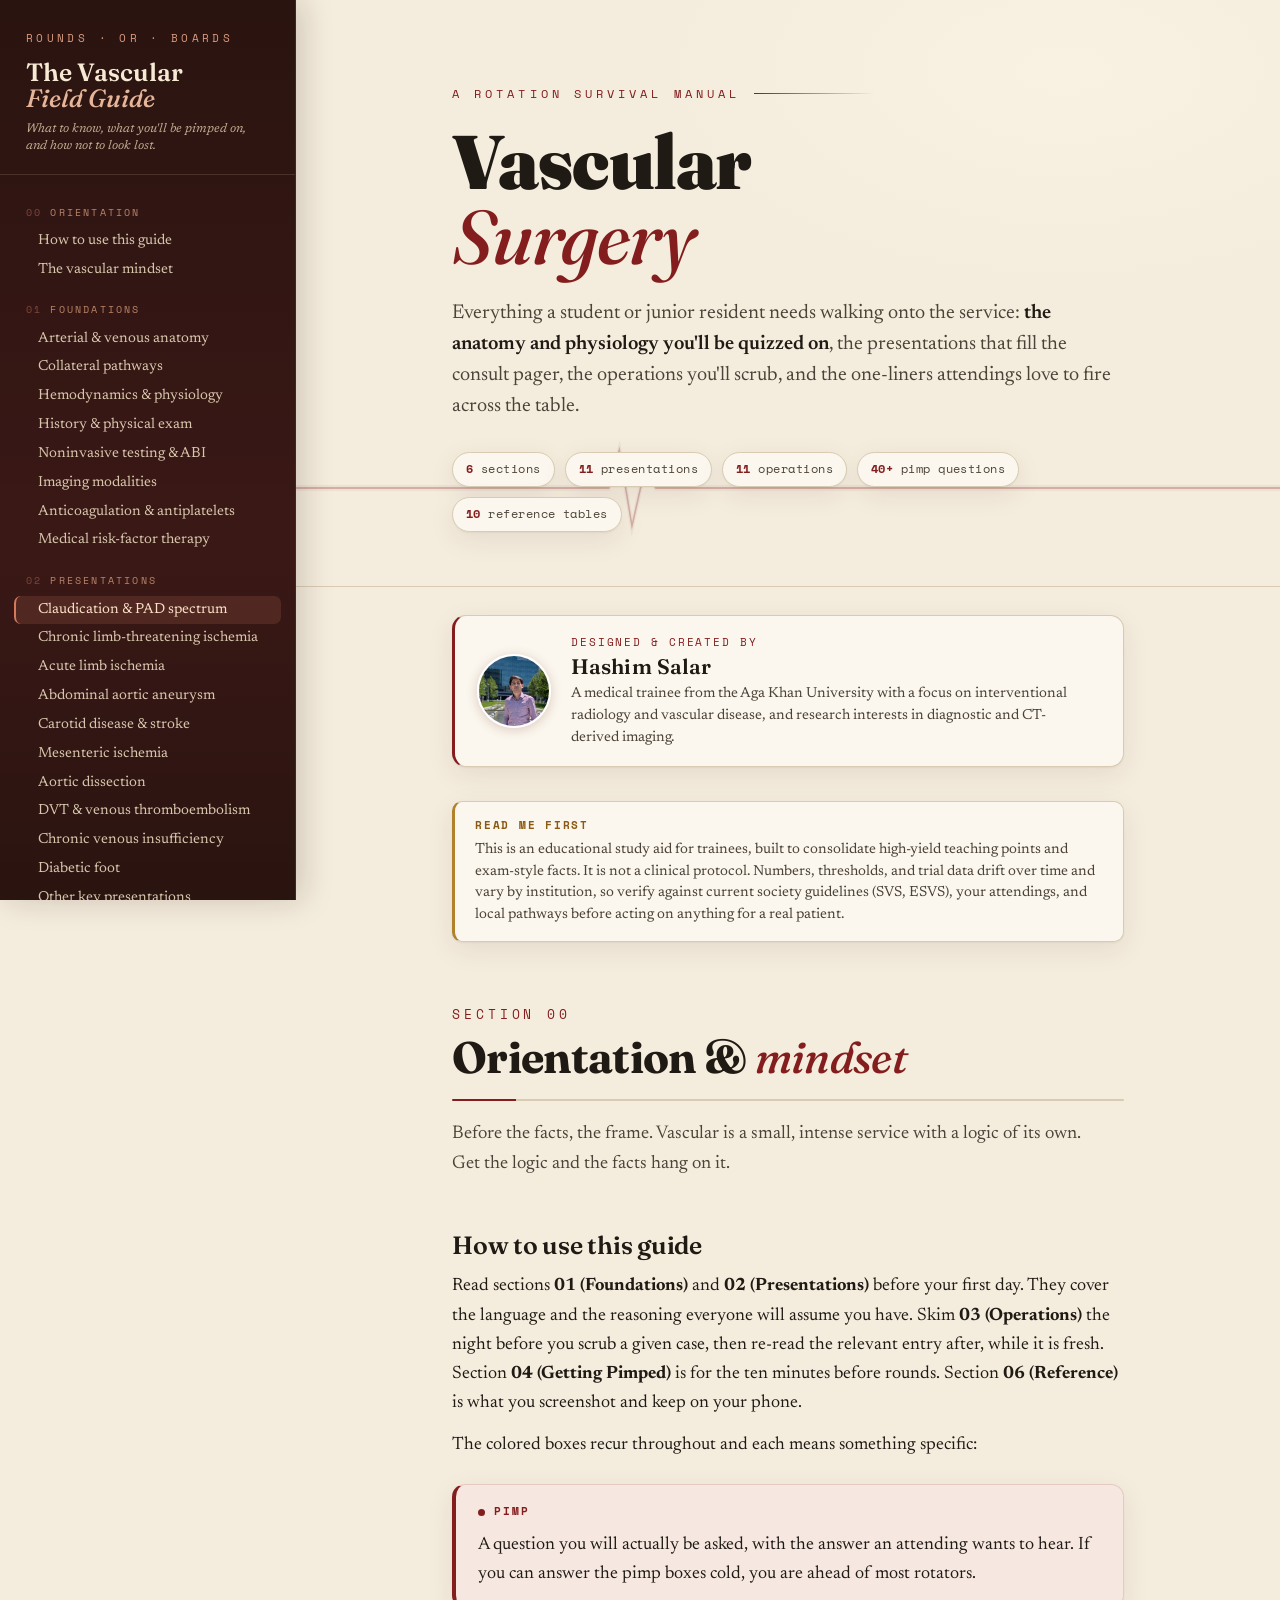
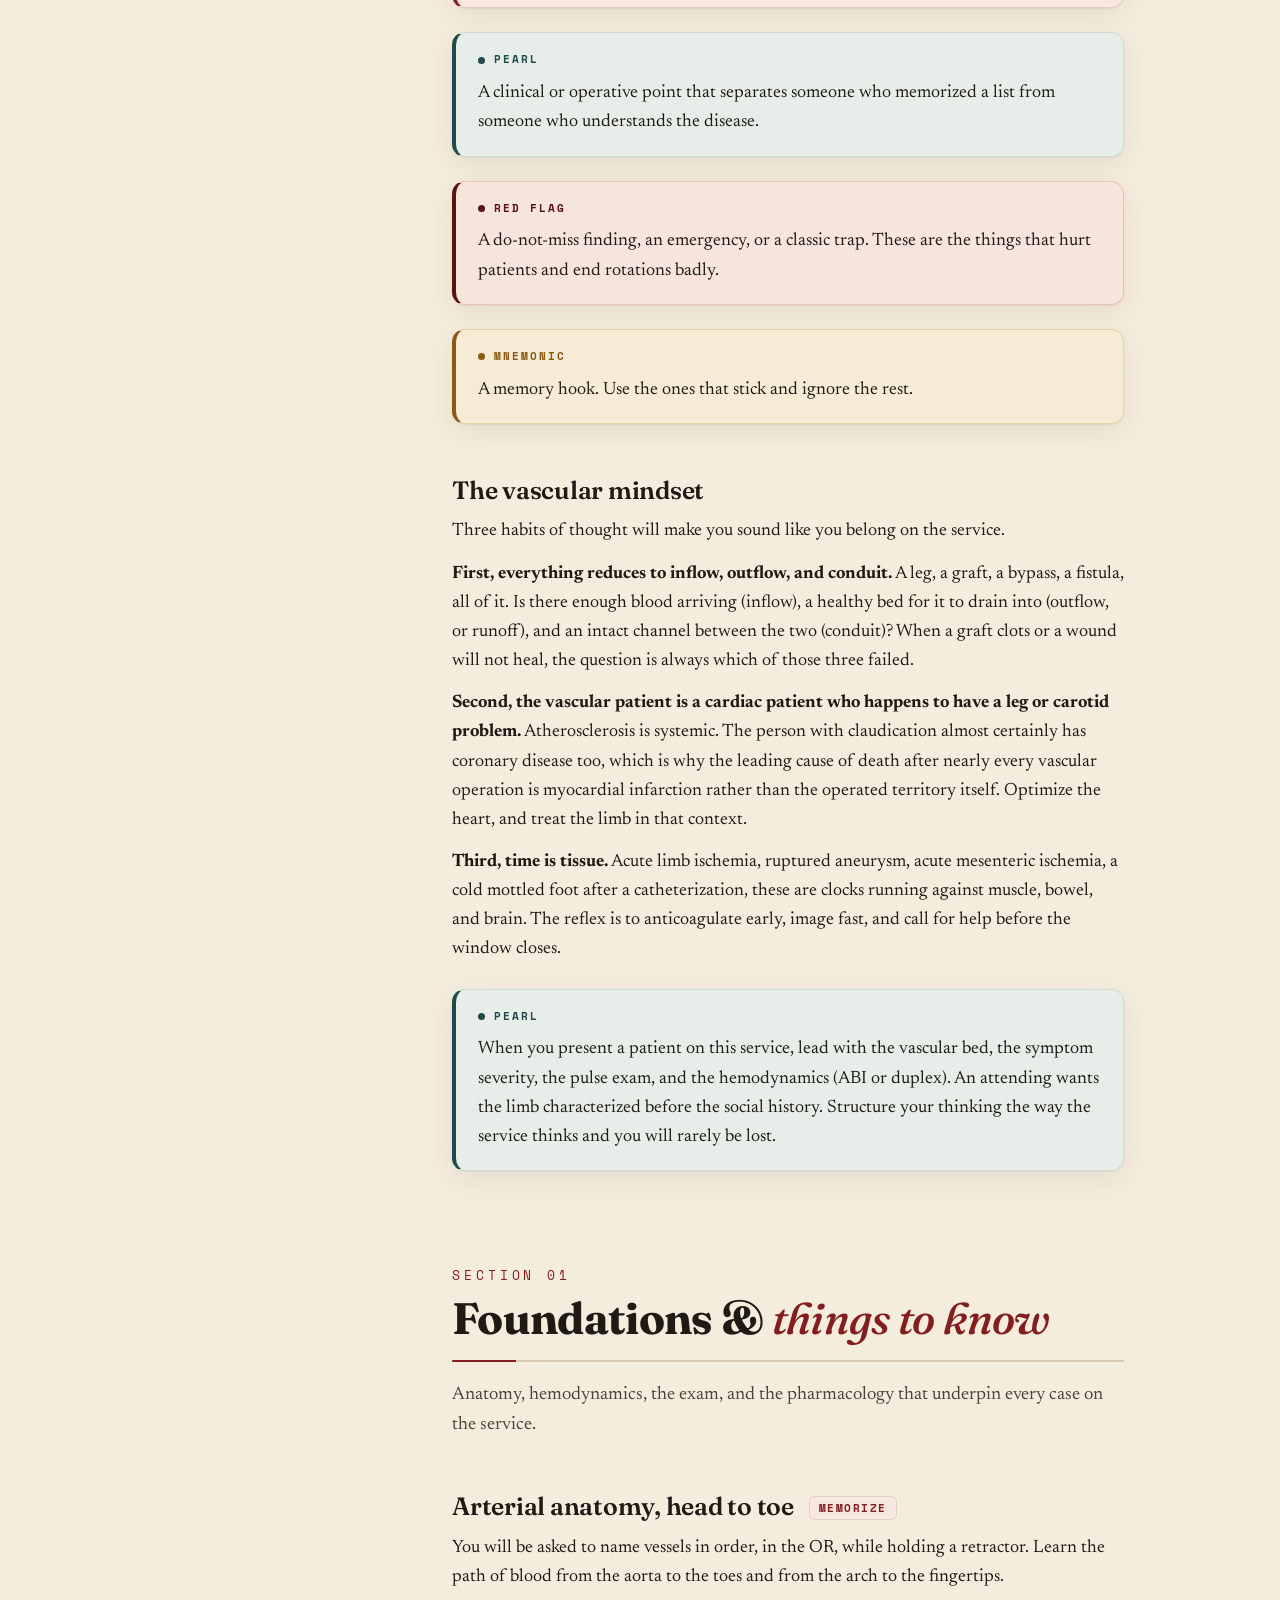
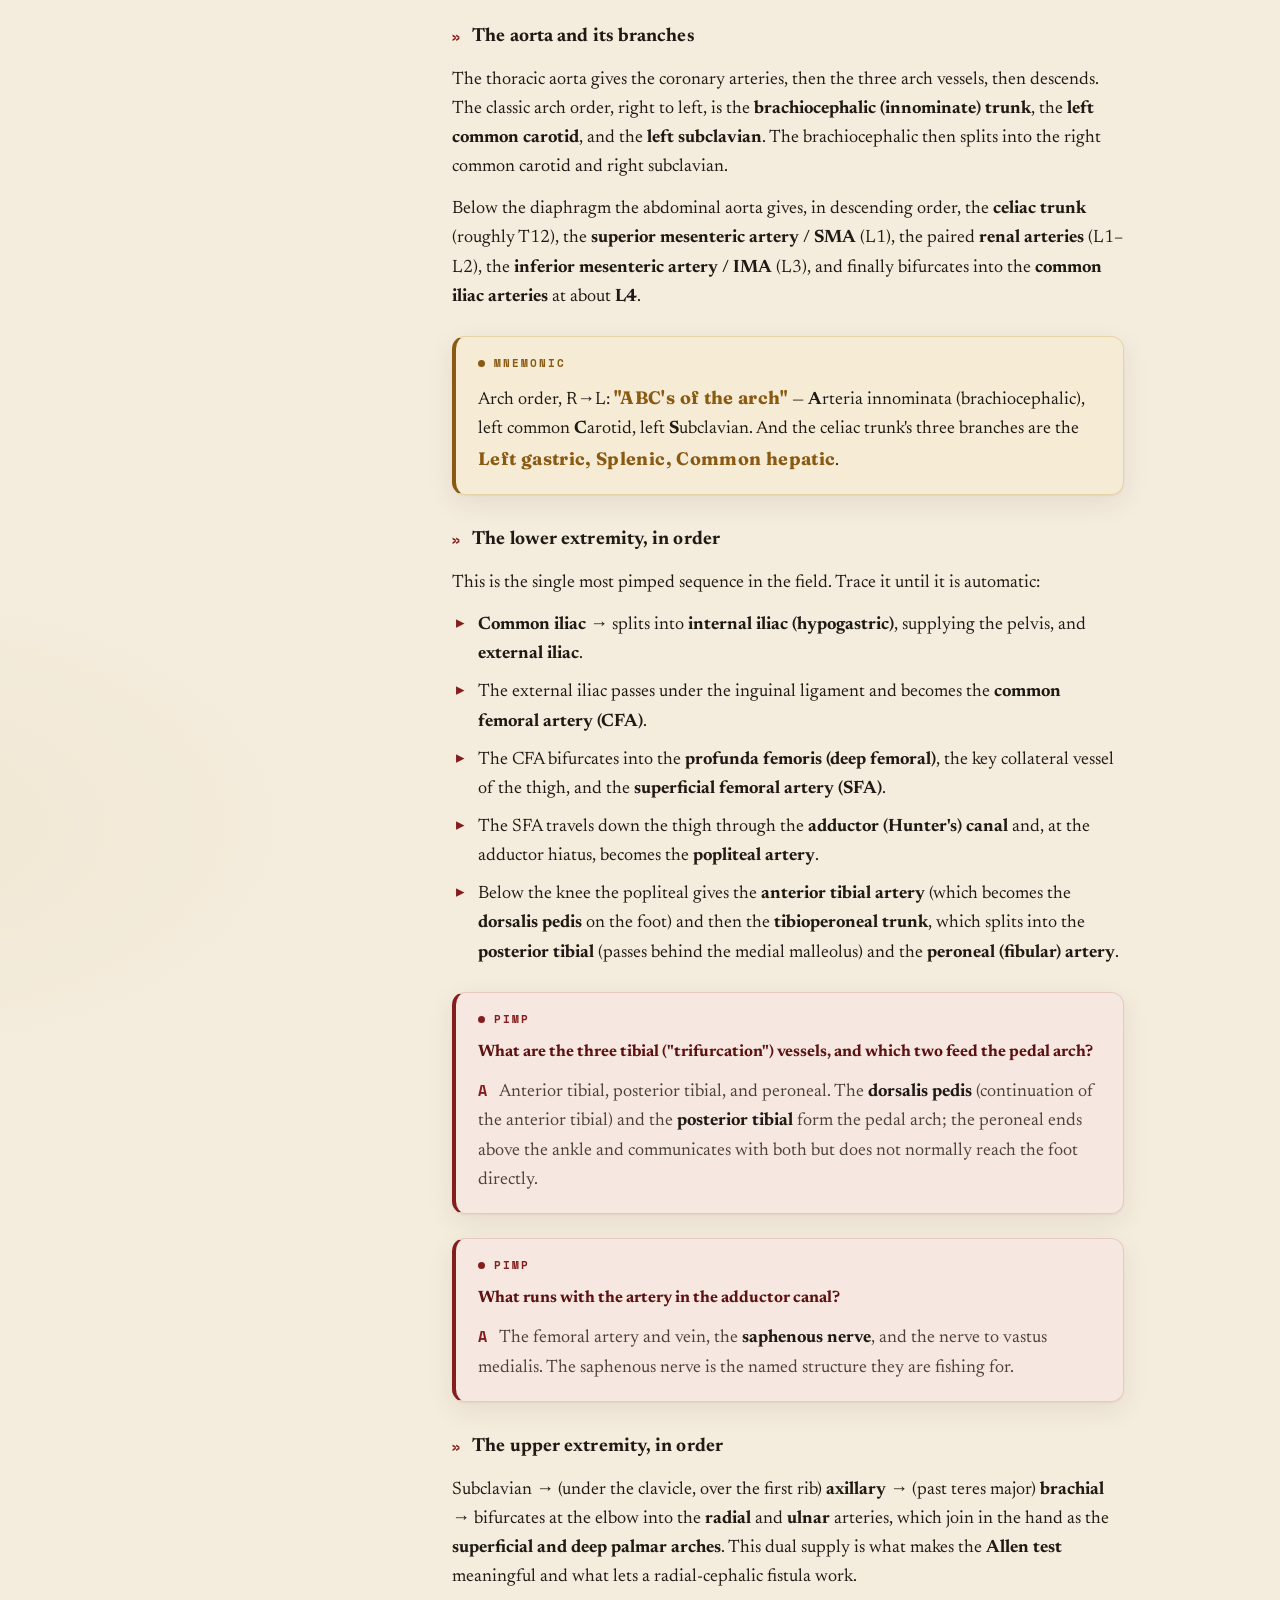
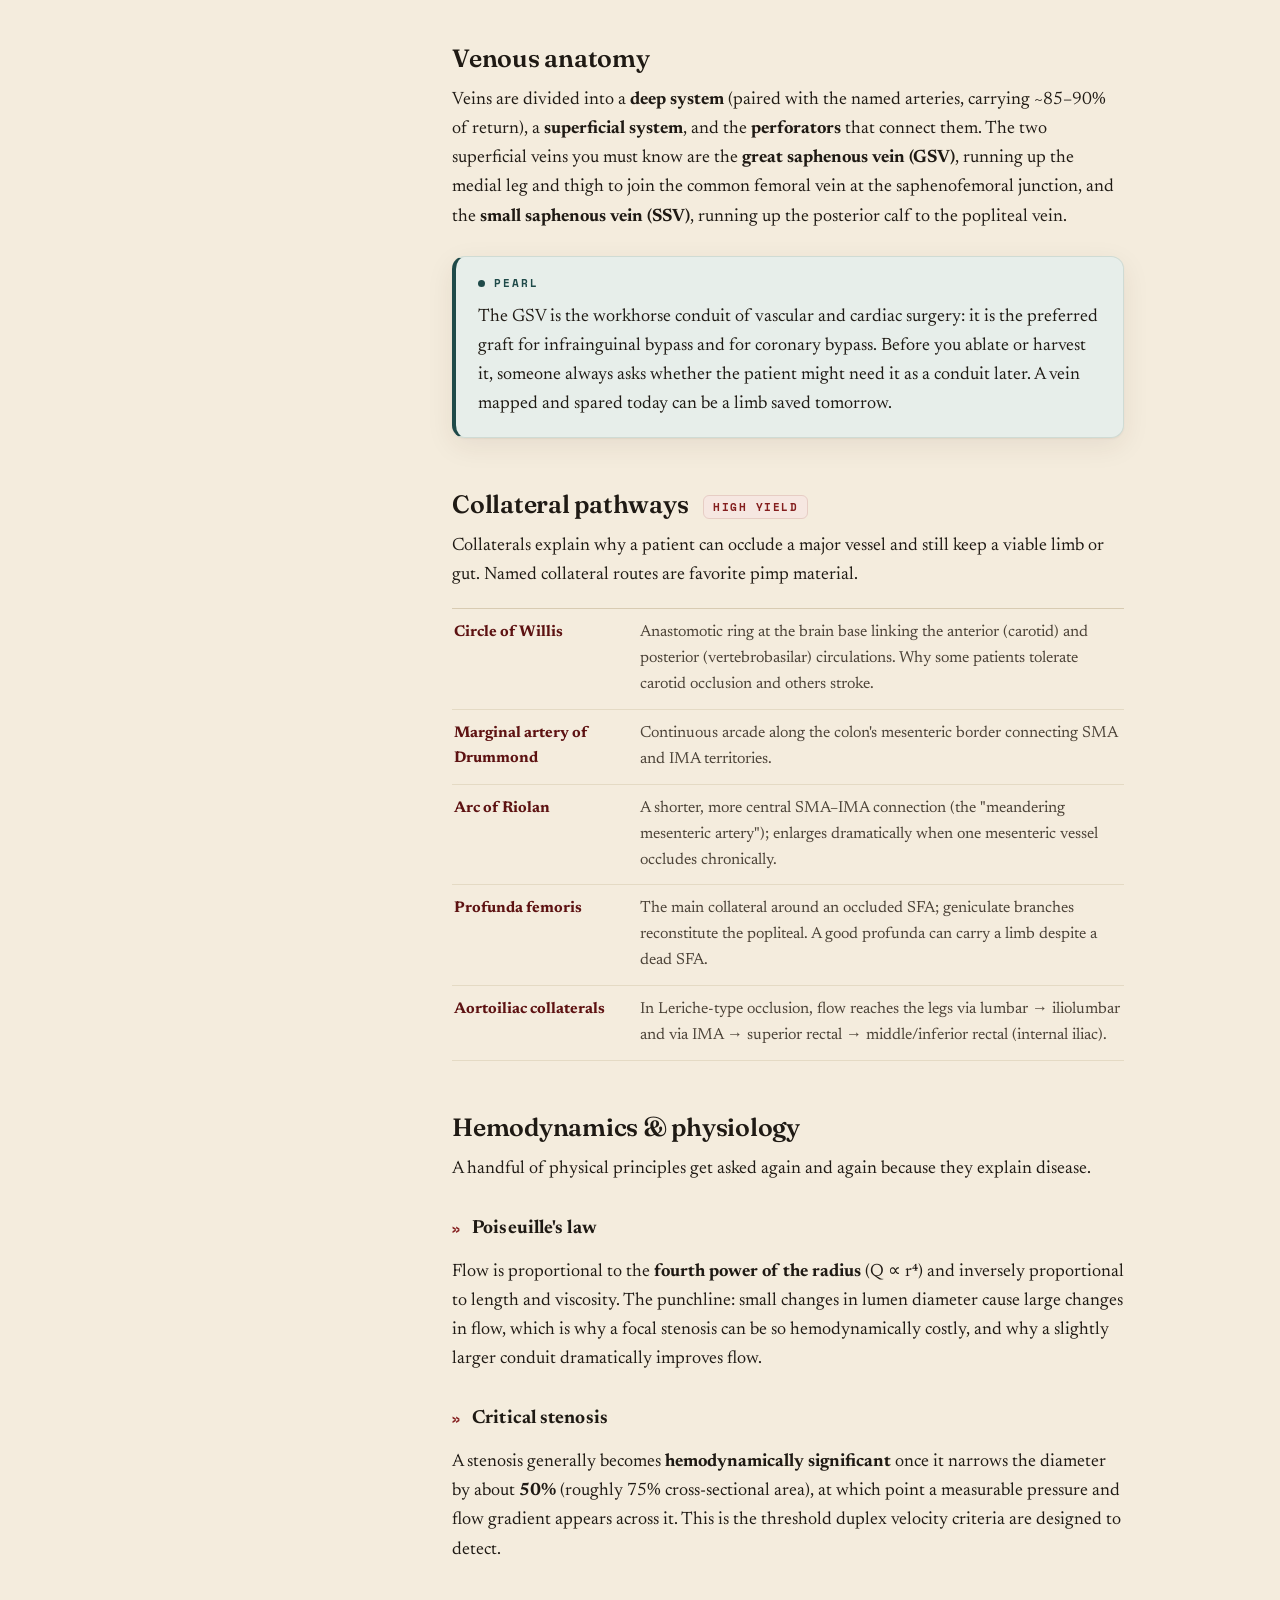
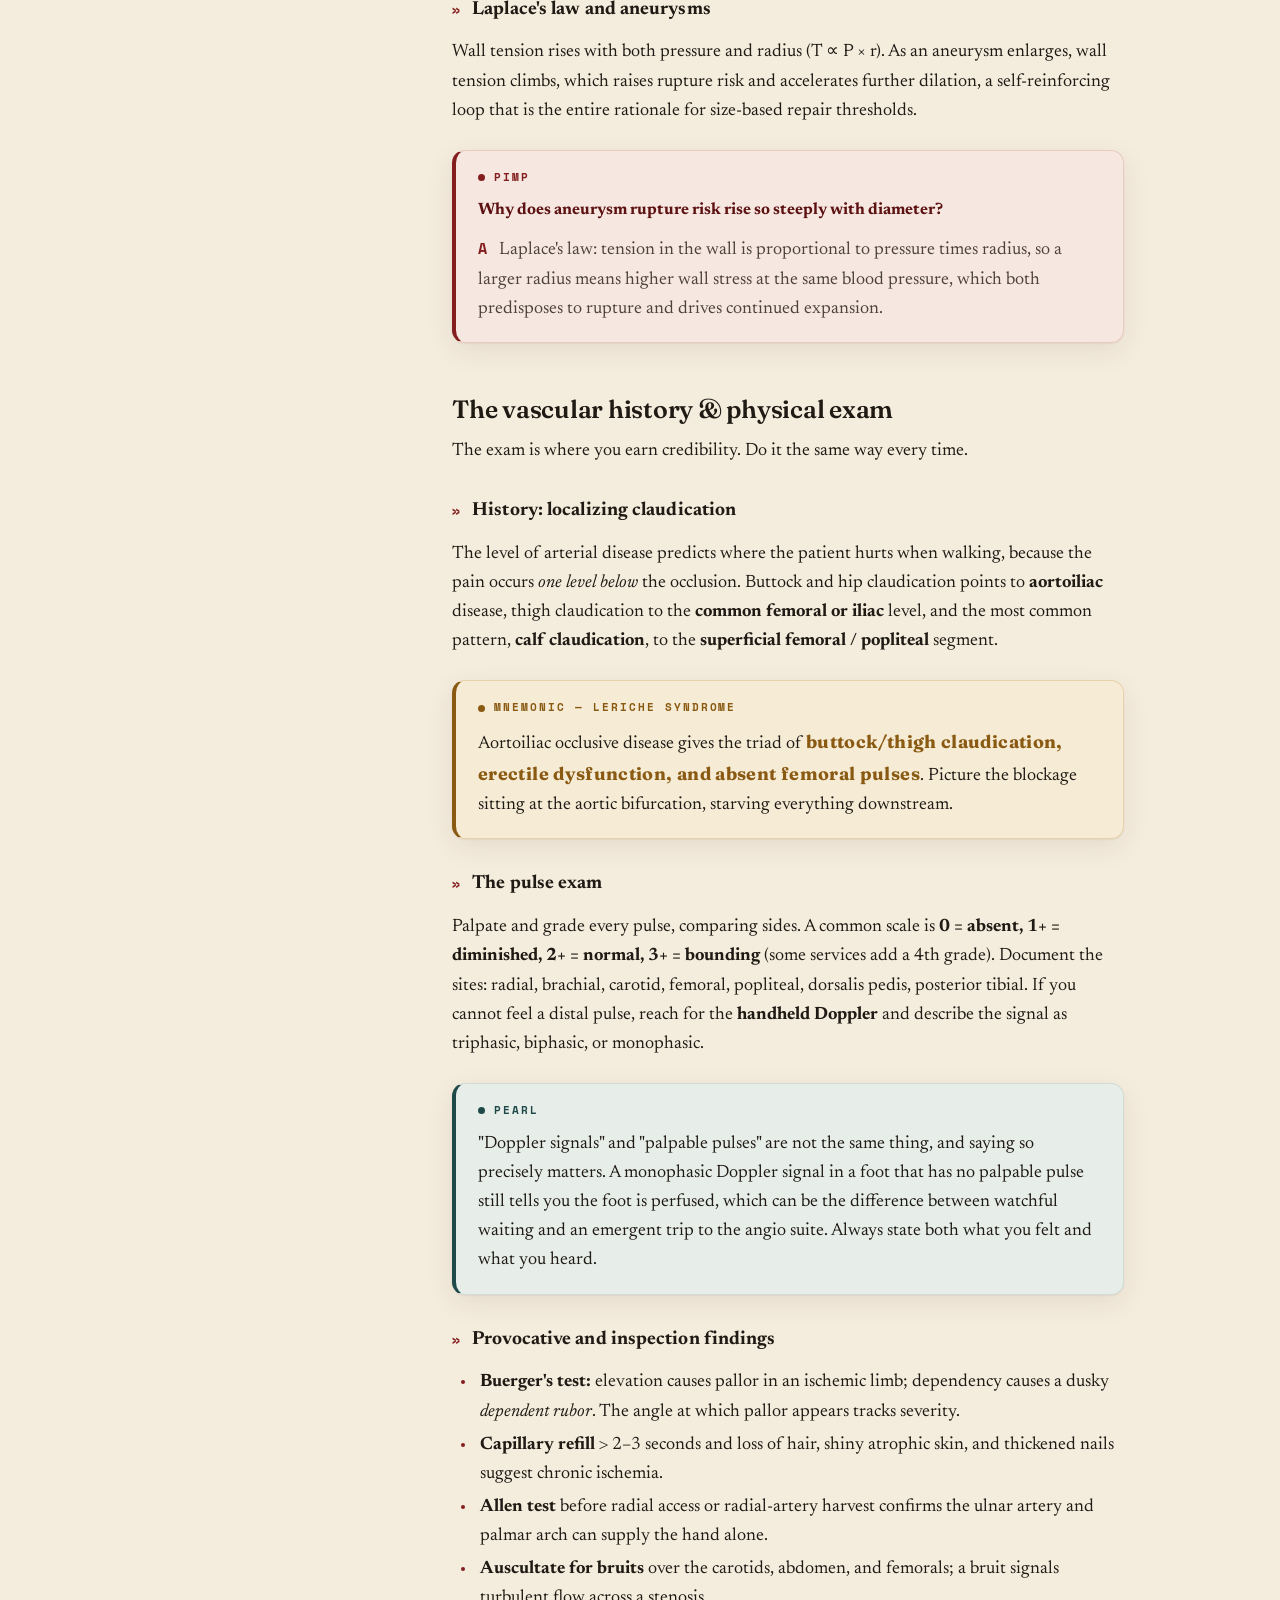
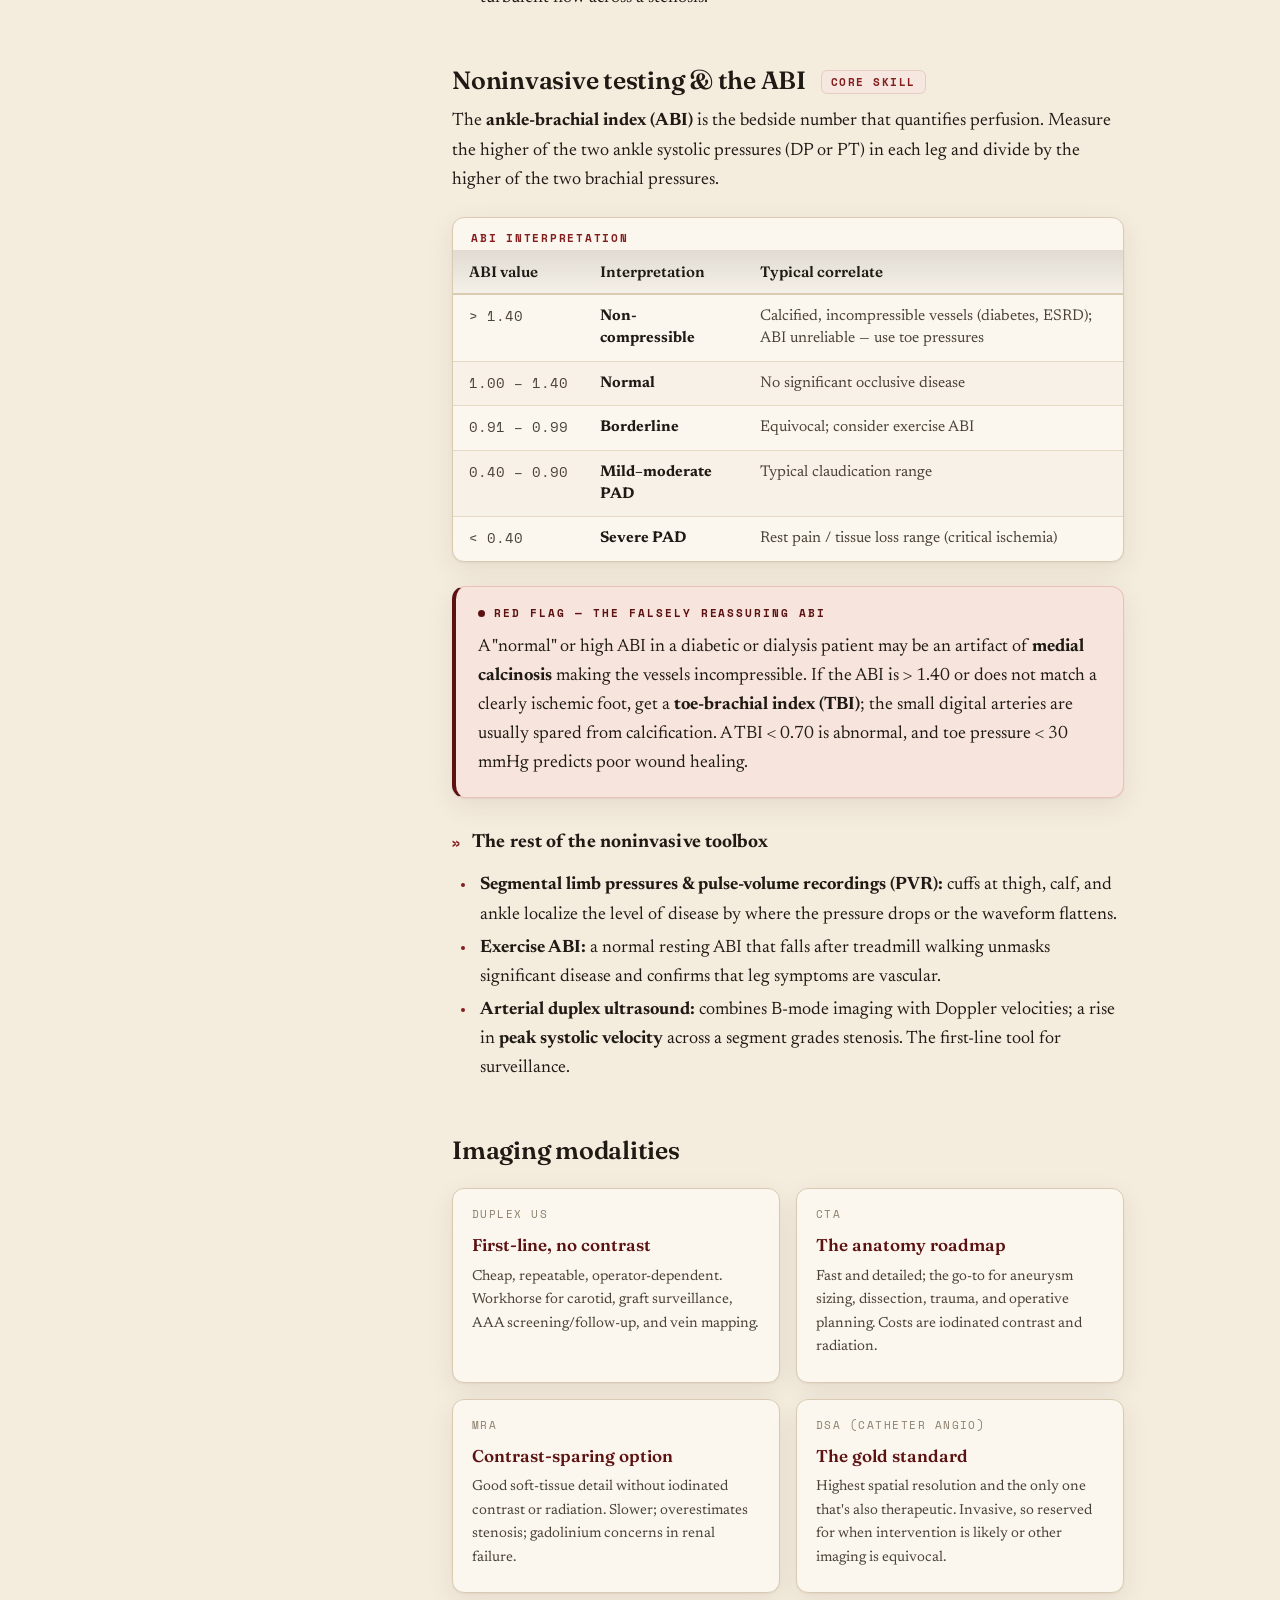
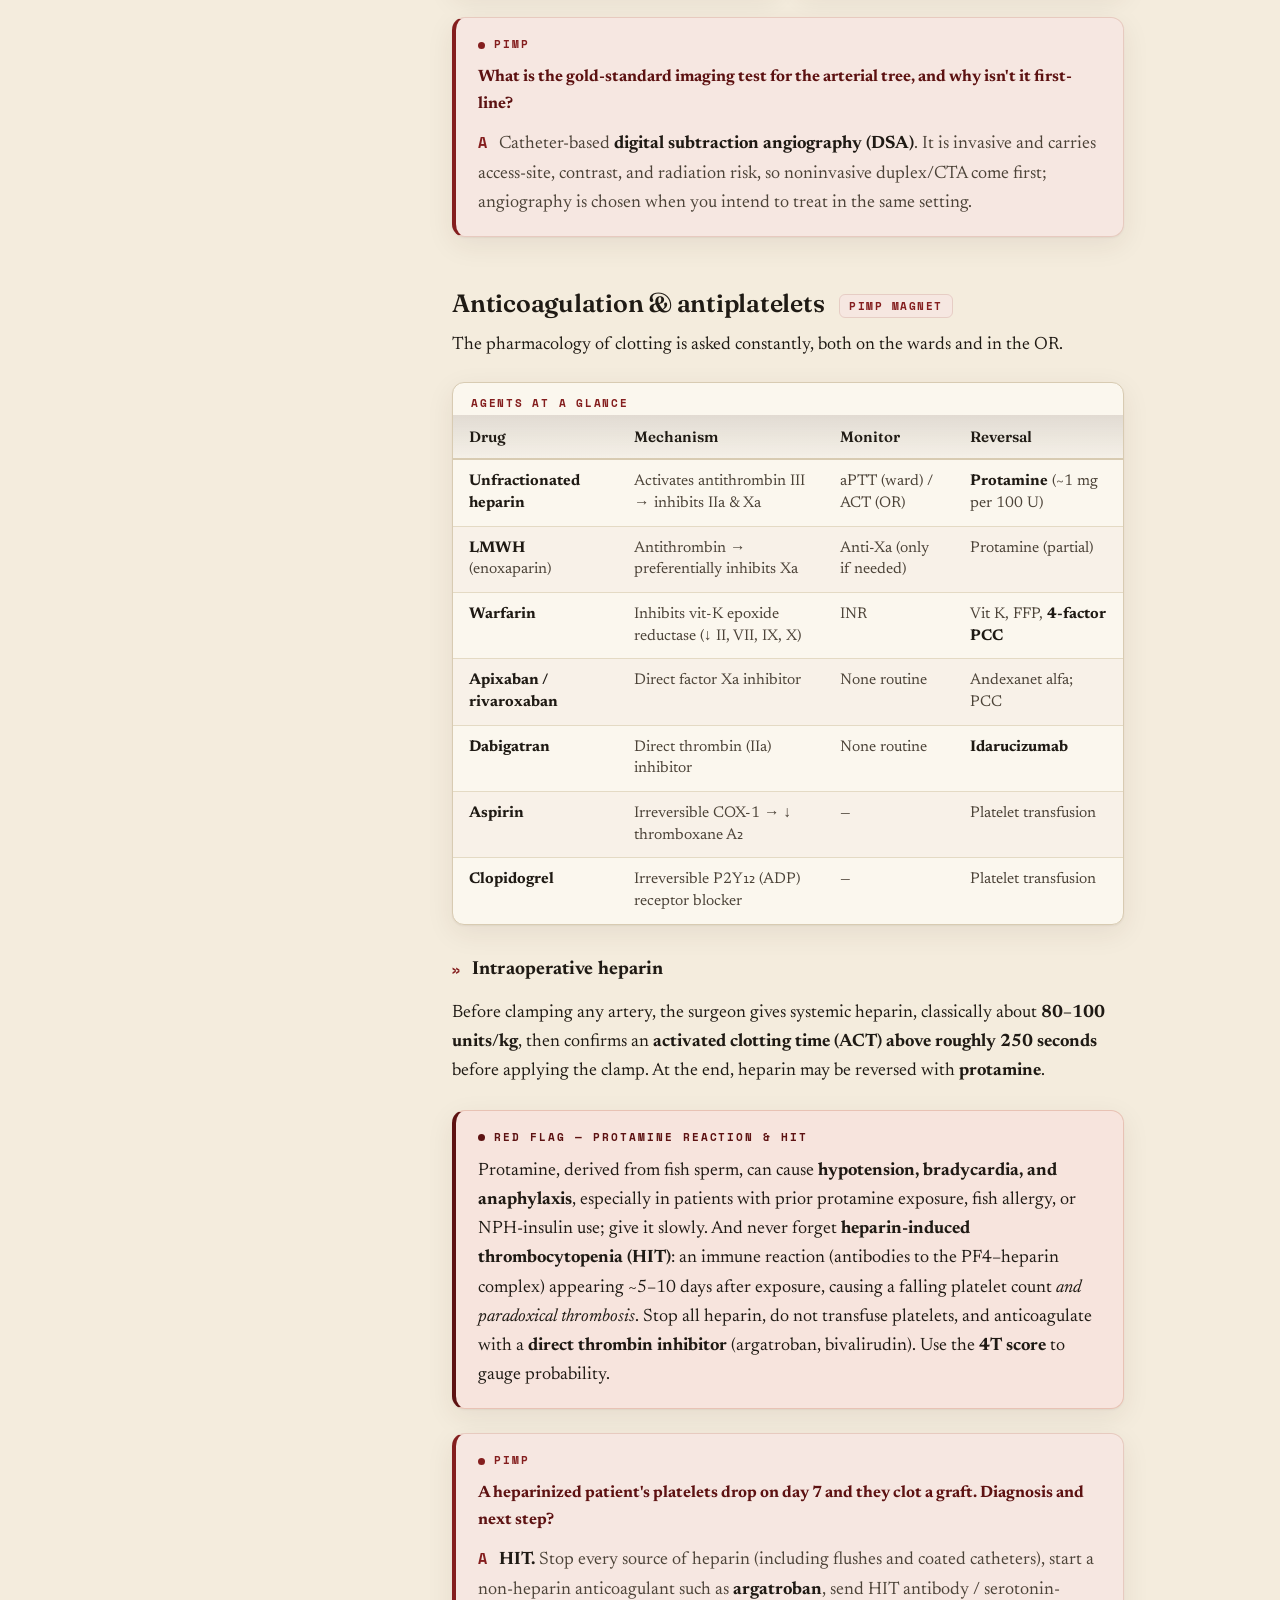
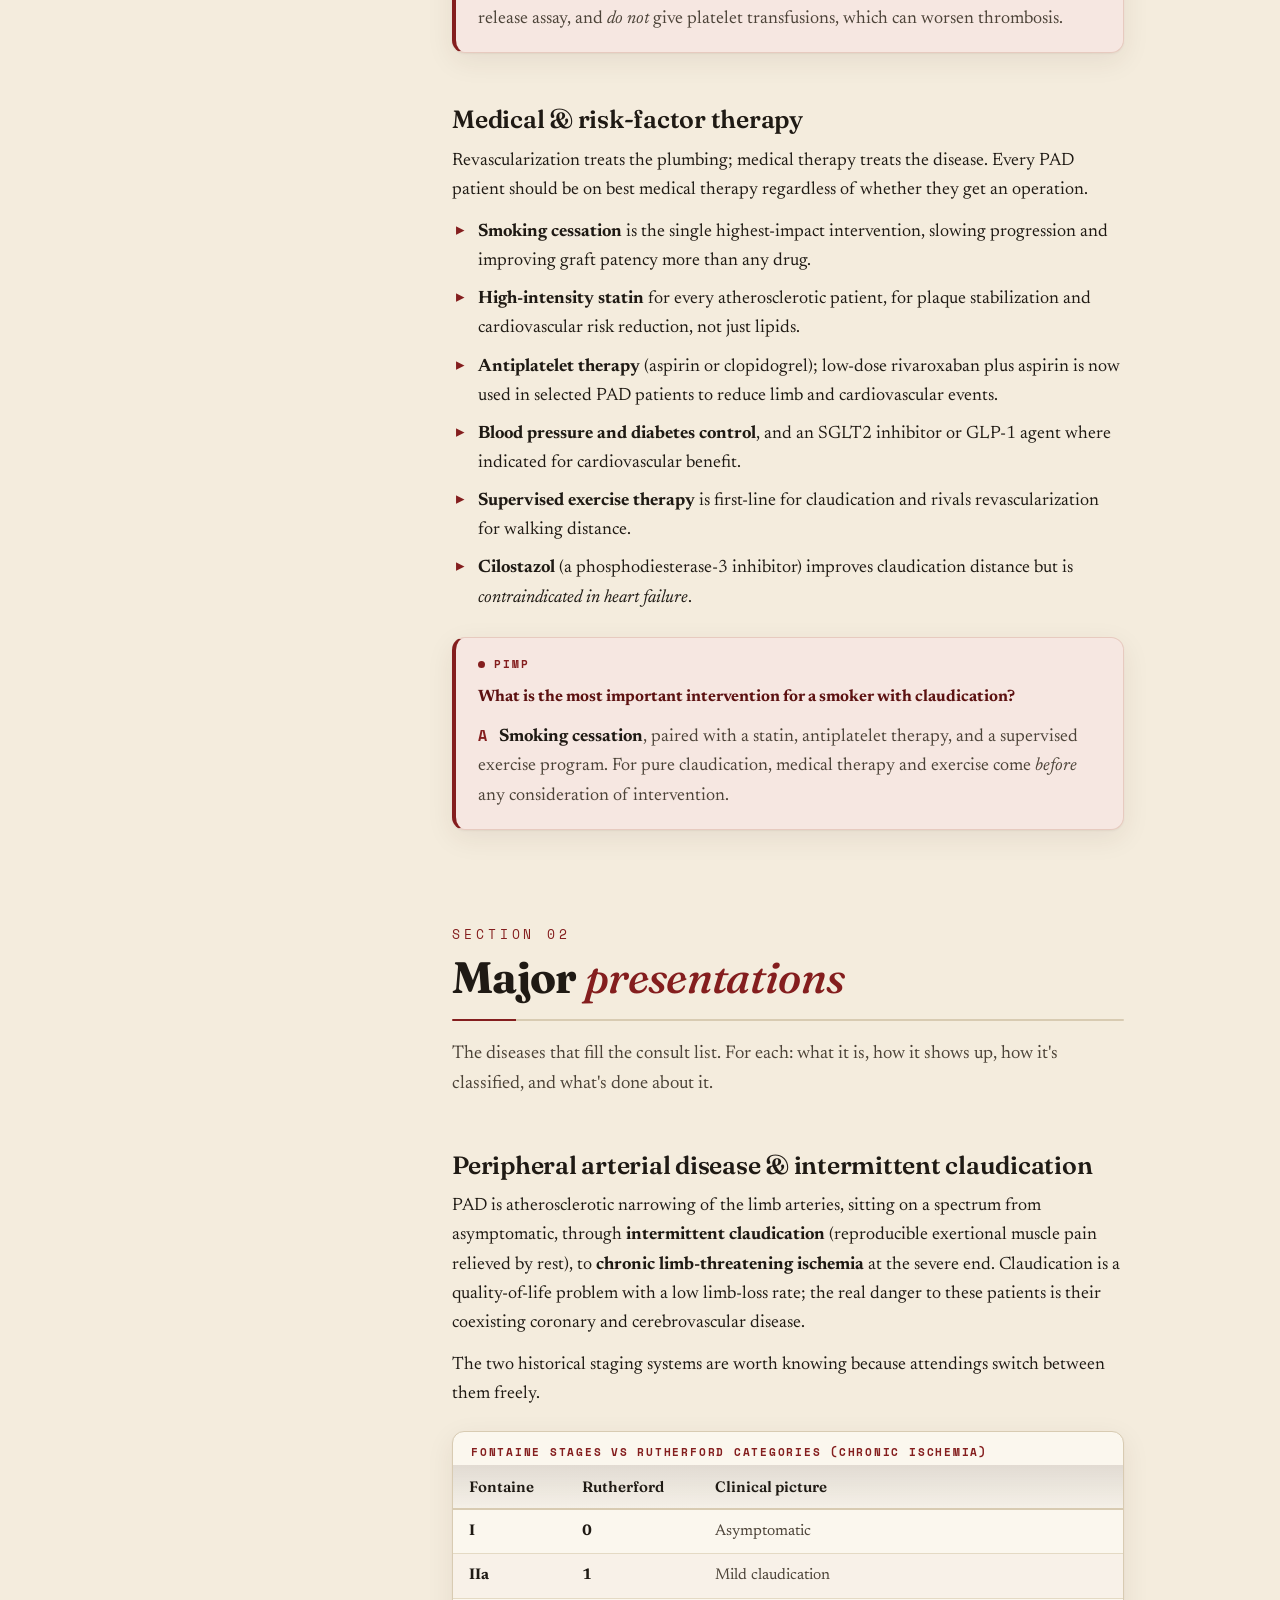
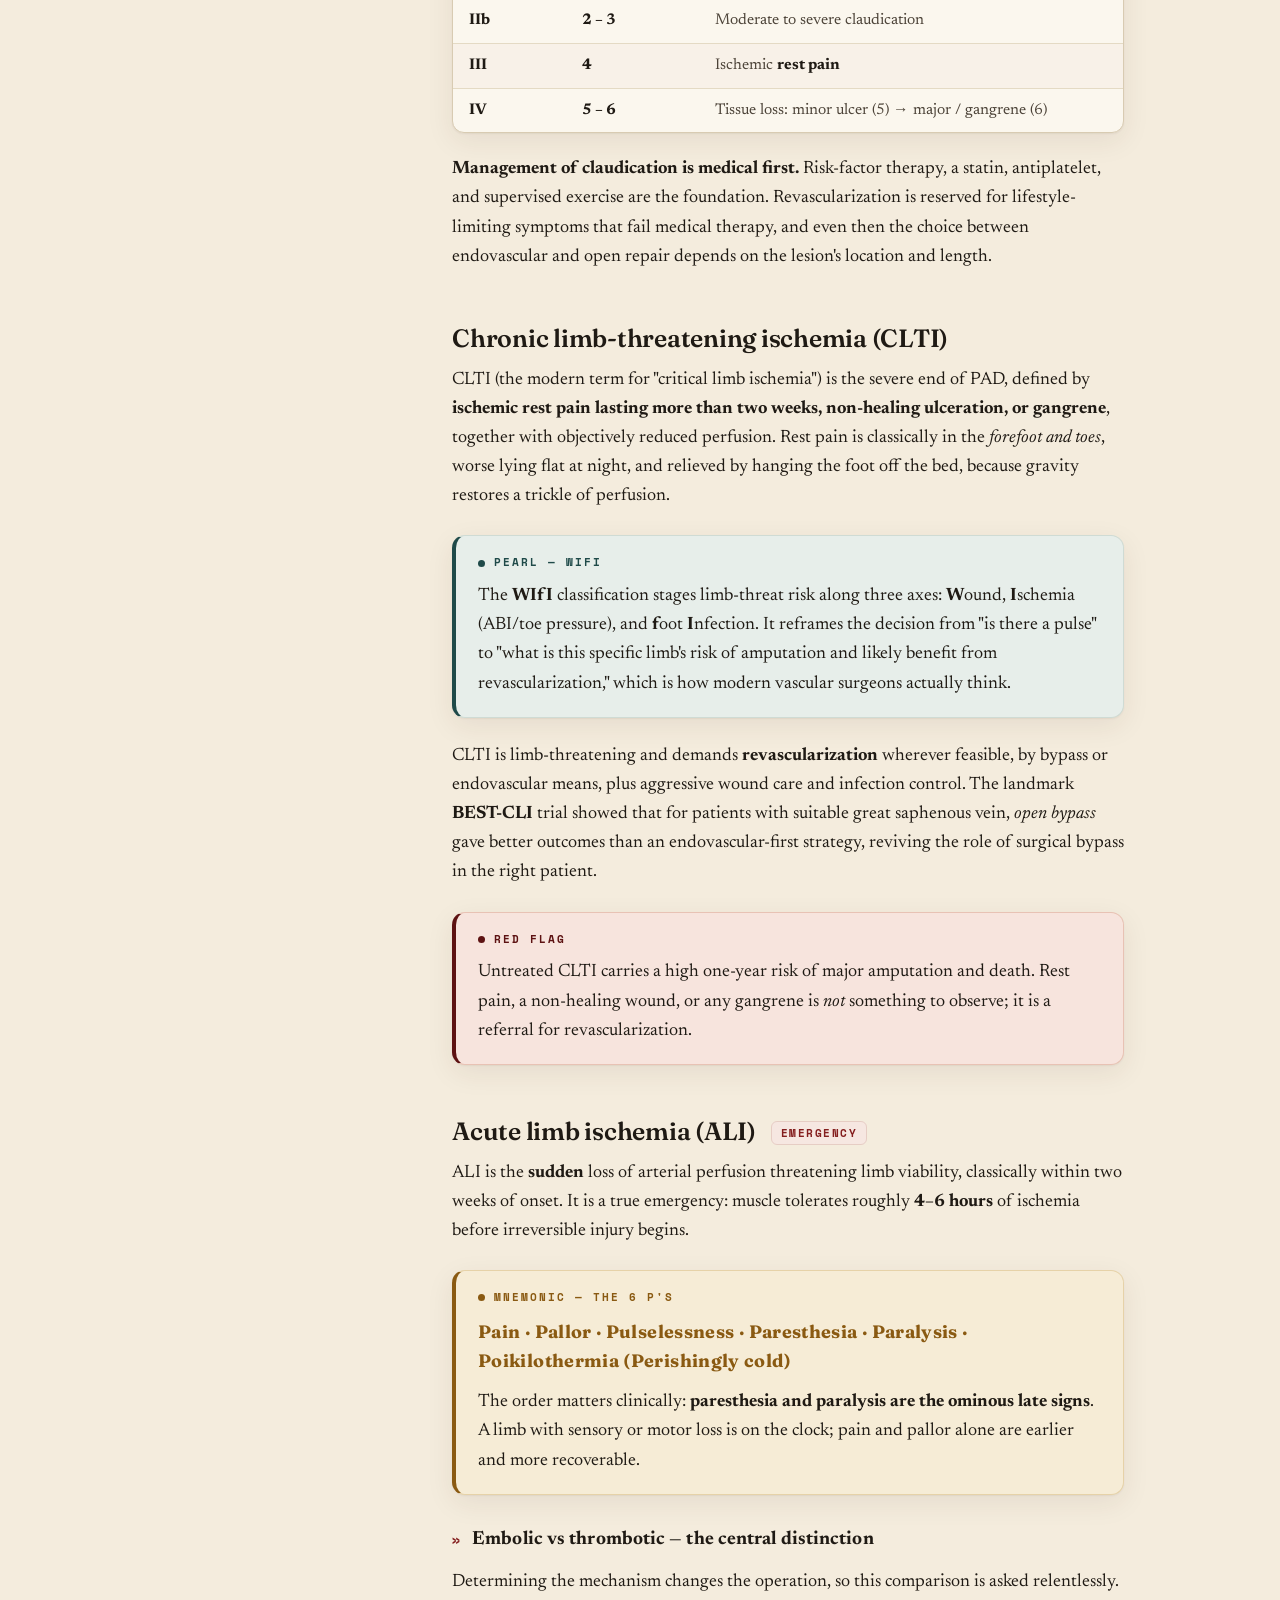
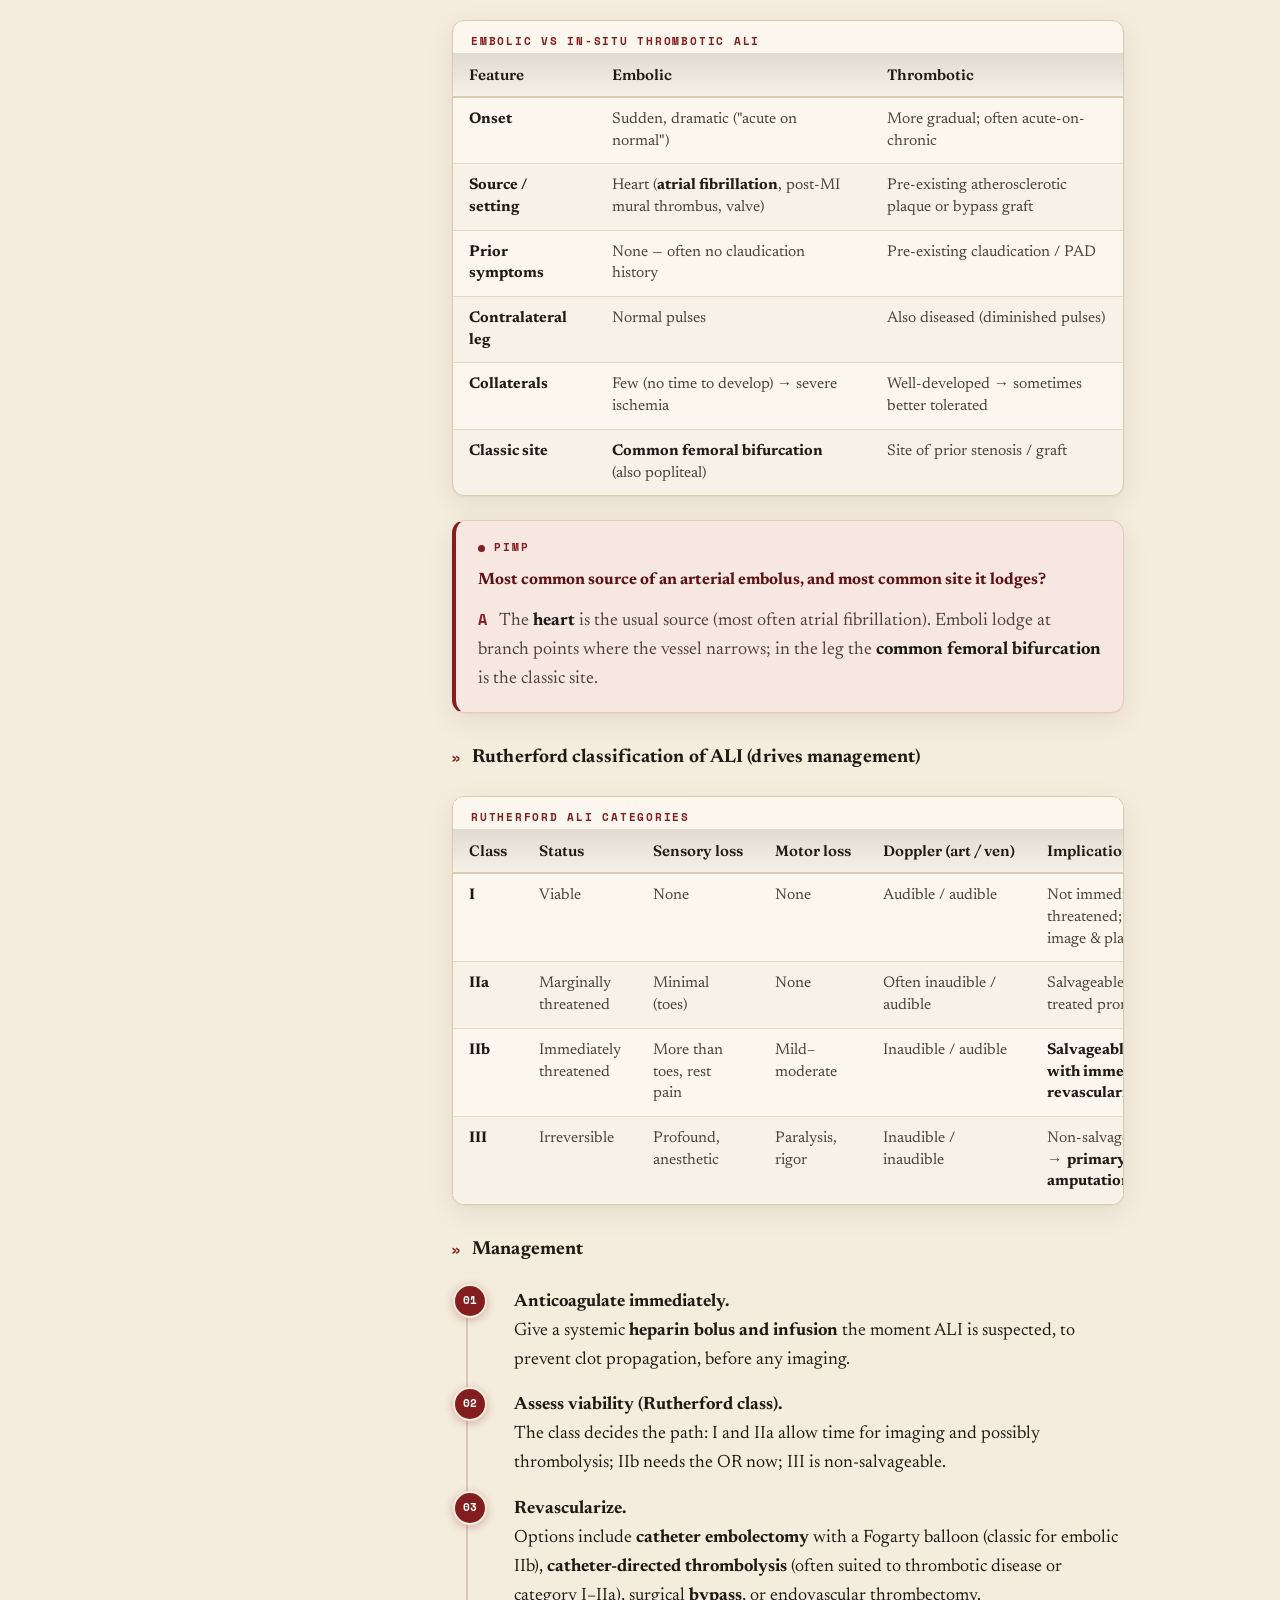
==== commit 15e035e9: "Add files via upload" ====
--- a/index.html
+++ b/index.html
@@ -330,6 +330,54 @@
     .hero{padding-top:68px;}
   }
 
+  /* ---------- Author credit ---------- */
+  .credit{
+    margin:28px 0 2px;display:flex;align-items:center;gap:20px;
+    padding:18px 22px;background:var(--surface);
+    border:1px solid var(--rule);border-left:3px solid var(--oxblood);
+    border-radius:14px;box-shadow:var(--shadow);
+  }
+  .credit .avatar{
+    flex:0 0 auto;width:74px;height:74px;border-radius:50%;
+    object-fit:cover;object-position:center 30%;
+    border:2px solid #fff;box-shadow:0 2px 12px rgba(93,18,18,.20);
+  }
+  .credit .who{min-width:0;}
+  .credit .ck{
+    font-family:"Space Mono",monospace;font-size:10.5px;letter-spacing:.18em;
+    text-transform:uppercase;color:var(--oxblood);margin:0 0 4px;
+  }
+  .credit .cname{
+    font-family:"Fraunces",serif;font-weight:600;font-size:21px;color:var(--ink);
+    line-height:1.12;margin:0 0 5px;letter-spacing:.005em;
+  }
+  .credit .cbio{
+    font-family:"Newsreader",serif;font-size:14.5px;line-height:1.5;
+    color:var(--ink-soft);margin:0;max-width:62ch;
+  }
+  @media(max-width:520px){
+    .credit{gap:15px;padding:15px 16px;}
+    .credit .avatar{width:62px;height:62px;}
+    .credit .cname{font-size:19px;}
+    .credit .cbio{font-size:14px;}
+  }
+
+  /* ---------- Motion (minimal, professional) ---------- */
+  html.js .reveal{opacity:0;transform:translateY(16px);
+    transition:opacity .6s ease, transform .6s cubic-bezier(.4,0,.2,1);}
+  html.js .reveal.in{opacity:1;transform:none;}
+  html.js .cards .reveal:nth-child(2){transition-delay:.06s;}
+  html.js .cards .reveal:nth-child(3){transition-delay:.12s;}
+  html.js .cards .reveal:nth-child(4){transition-delay:.18s;}
+  html.js .cards .reveal:nth-child(n+5){transition-delay:.24s;}
+  .hero-inner{animation:heroIn .8s ease both;}
+  @keyframes heroIn{from{opacity:0;transform:translateY(14px);}to{opacity:1;transform:none;}}
+  @media (prefers-reduced-motion: reduce){
+    html.js .reveal{opacity:1!important;transform:none!important;transition:none!important;}
+    .hero-inner{animation:none!important;}
+    html{scroll-behavior:auto!important;}
+  }
+
   /* ---------- Print ---------- */
   @media print{
     .sidebar,.navtoggle,.totop,.scrim,.hero .pulse{display:none!important;}
@@ -344,6 +392,7 @@
     .hero{padding:0 0 18px;border-bottom:2px solid #000;}
   }
 </style>
+<script>document.documentElement.className += ' js';</script>
 </head>
 <body>
 <button class="navtoggle" id="navToggle" aria-label="Open contents">☰ Contents</button>
@@ -446,6 +495,17 @@
       </div>
     </header>
 
+    <div class="wrap">
+      <div class="credit">
+        <img class="avatar" src="[data-uri]" alt="Portrait of Hashim Salar" width="74" height="74">
+        <div class="who">
+          <p class="ck">Designed &amp; created by</p>
+          <p class="cname">Hashim Salar</p>
+          <p class="cbio">A medical trainee from the Aga Khan University with a focus on interventional radiology and vascular disease, and research interests in diagnostic and CT-derived imaging.</p>
+        </div>
+      </div>
+    </div>
+
     <div class="disclaimer">
       <div class="box">
         <b>Read me first</b>
@@ -457,7 +517,7 @@
 
       <!-- ========================= 00 ORIENTATION ========================= -->
       <section class="section" id="how-to-use">
-        <div class="sec-head">
+        <div class="sec-head reveal">
           <span class="sec-num">SECTION 00</span>
           <h2 class="sec-title">Orientation &amp; <em>mindset</em></h2>
           <div class="rule"></div>
@@ -497,7 +557,7 @@
 
       <!-- ========================= 01 FOUNDATIONS ========================= -->
       <section class="section" id="anatomy">
-        <div class="sec-head">
+        <div class="sec-head reveal">
           <span class="sec-num">SECTION 01</span>
           <h2 class="sec-title">Foundations &amp; <em>things to know</em></h2>
           <div class="rule"></div>
@@ -619,10 +679,10 @@
 
         <h3 id="imaging">Imaging modalities</h3>
         <div class="cards">
-          <div class="card"><span class="k">Duplex US</span><h5>First-line, no contrast</h5><p>Cheap, repeatable, operator-dependent. Workhorse for carotid, graft surveillance, AAA screening/follow-up, and vein mapping.</p></div>
-          <div class="card"><span class="k">CTA</span><h5>The anatomy roadmap</h5><p>Fast and detailed; the go-to for aneurysm sizing, dissection, trauma, and operative planning. Costs are iodinated contrast and radiation.</p></div>
-          <div class="card"><span class="k">MRA</span><h5>Contrast-sparing option</h5><p>Good soft-tissue detail without iodinated contrast or radiation. Slower; overestimates stenosis; gadolinium concerns in renal failure.</p></div>
-          <div class="card"><span class="k">DSA (catheter angio)</span><h5>The gold standard</h5><p>Highest spatial resolution and the only one that's also therapeutic. Invasive, so reserved for when intervention is likely or other imaging is equivocal.</p></div>
+          <div class="card reveal"><span class="k">Duplex US</span><h5>First-line, no contrast</h5><p>Cheap, repeatable, operator-dependent. Workhorse for carotid, graft surveillance, AAA screening/follow-up, and vein mapping.</p></div>
+          <div class="card reveal"><span class="k">CTA</span><h5>The anatomy roadmap</h5><p>Fast and detailed; the go-to for aneurysm sizing, dissection, trauma, and operative planning. Costs are iodinated contrast and radiation.</p></div>
+          <div class="card reveal"><span class="k">MRA</span><h5>Contrast-sparing option</h5><p>Good soft-tissue detail without iodinated contrast or radiation. Slower; overestimates stenosis; gadolinium concerns in renal failure.</p></div>
+          <div class="card reveal"><span class="k">DSA (catheter angio)</span><h5>The gold standard</h5><p>Highest spatial resolution and the only one that's also therapeutic. Invasive, so reserved for when intervention is likely or other imaging is equivocal.</p></div>
         </div>
         <div class="box pimp">
           <div class="lab"><span class="dot"></span>Pimp</div>
@@ -678,7 +738,7 @@
 
       <!-- ========================= 02 PRESENTATIONS ========================= -->
       <section class="section" id="claudication">
-        <div class="sec-head">
+        <div class="sec-head reveal">
           <span class="sec-num">SECTION 02</span>
           <h2 class="sec-title">Major <em>presentations</em></h2>
           <div class="rule"></div>
@@ -938,21 +998,21 @@
         <h3 id="other-pres">Other key presentations</h3>
         <p>Briefer, but each is a known consult and a known pimp.</p>
         <div class="cards">
-          <div class="card"><span class="k">Popliteal aneurysm</span><h5>Clots, not ruptures</h5><p>Most common <em>peripheral</em> aneurysm. The danger is <strong>thrombosis and distal embolization</strong> (limb loss), not rupture. Frequently <strong>bilateral</strong> and associated with AAA — so check the other leg and the aorta.</p></div>
-          <div class="card"><span class="k">Thoracic outlet</span><h5>Three flavors</h5><p><b>Neurogenic</b> (most common, brachial plexus). <b>Venous</b> = <em>Paget-Schroetter</em> "effort thrombosis" of the subclavian vein. <b>Arterial</b> (rarest) from a cervical rib. Decompression often means <strong>first-rib resection</strong>.</p></div>
-          <div class="card"><span class="k">Subclavian steal</span><h5>Arm steals from brain</h5><p>Proximal subclavian stenosis → retrograde flow down the <strong>vertebral</strong> artery to feed the arm, causing posterior-circulation symptoms with arm exertion. More common on the <strong>left</strong>.</p></div>
-          <div class="card"><span class="k">Renal artery stenosis</span><h5>Two populations</h5><p><b>Atherosclerotic</b> (older, ostial) and <b>fibromuscular dysplasia</b> (younger women, "string of beads" mid-vessel). Causes renovascular hypertension and flash pulmonary edema.</p></div>
-          <div class="card"><span class="k">Splenic a. aneurysm</span><h5>Most common visceral</h5><p>The commonest splanchnic artery aneurysm; notable risk of <strong>rupture in pregnancy</strong> and a female predominance. Treat at smaller sizes in women of childbearing age.</p></div>
-          <div class="card"><span class="k">Buerger's disease</span><h5>Young smoker, digits</h5><p><em>Thromboangiitis obliterans</em>: non-atherosclerotic inflammatory occlusion of small/medium vessels in <strong>young male smokers</strong>, causing digital ischemia. The only real treatment is <strong>absolute smoking cessation</strong>.</p></div>
-          <div class="card"><span class="k">Popliteal entrapment</span><h5>Young athlete, no risk factors</h5><p>Abnormal relationship of the popliteal artery to the gastrocnemius compresses flow with exertion. Suspect claudication in a fit young person with normal arteries at rest.</p></div>
-          <div class="card"><span class="k">Vascular trauma</span><h5>Hard vs soft signs</h5><p><b>Hard signs</b> (pulsatile bleeding, expanding hematoma, bruit/thrill, absent pulse, ischemia) → OR. <b>Soft signs</b> → imaging (CTA) and observation.</p></div>
-          <div class="card"><span class="k">Large-vessel vasculitis</span><h5>Two named patterns</h5><p><b>Takayasu</b> ("pulseless disease," young Asian women, aortic-arch branches). <b>Giant cell arteritis</b> (&gt;50, temporal artery, jaw claudication, vision-threatening).</p></div>
+          <div class="card reveal"><span class="k">Popliteal aneurysm</span><h5>Clots, not ruptures</h5><p>Most common <em>peripheral</em> aneurysm. The danger is <strong>thrombosis and distal embolization</strong> (limb loss), not rupture. Frequently <strong>bilateral</strong> and associated with AAA — so check the other leg and the aorta.</p></div>
+          <div class="card reveal"><span class="k">Thoracic outlet</span><h5>Three flavors</h5><p><b>Neurogenic</b> (most common, brachial plexus). <b>Venous</b> = <em>Paget-Schroetter</em> "effort thrombosis" of the subclavian vein. <b>Arterial</b> (rarest) from a cervical rib. Decompression often means <strong>first-rib resection</strong>.</p></div>
+          <div class="card reveal"><span class="k">Subclavian steal</span><h5>Arm steals from brain</h5><p>Proximal subclavian stenosis → retrograde flow down the <strong>vertebral</strong> artery to feed the arm, causing posterior-circulation symptoms with arm exertion. More common on the <strong>left</strong>.</p></div>
+          <div class="card reveal"><span class="k">Renal artery stenosis</span><h5>Two populations</h5><p><b>Atherosclerotic</b> (older, ostial) and <b>fibromuscular dysplasia</b> (younger women, "string of beads" mid-vessel). Causes renovascular hypertension and flash pulmonary edema.</p></div>
+          <div class="card reveal"><span class="k">Splenic a. aneurysm</span><h5>Most common visceral</h5><p>The commonest splanchnic artery aneurysm; notable risk of <strong>rupture in pregnancy</strong> and a female predominance. Treat at smaller sizes in women of childbearing age.</p></div>
+          <div class="card reveal"><span class="k">Buerger's disease</span><h5>Young smoker, digits</h5><p><em>Thromboangiitis obliterans</em>: non-atherosclerotic inflammatory occlusion of small/medium vessels in <strong>young male smokers</strong>, causing digital ischemia. The only real treatment is <strong>absolute smoking cessation</strong>.</p></div>
+          <div class="card reveal"><span class="k">Popliteal entrapment</span><h5>Young athlete, no risk factors</h5><p>Abnormal relationship of the popliteal artery to the gastrocnemius compresses flow with exertion. Suspect claudication in a fit young person with normal arteries at rest.</p></div>
+          <div class="card reveal"><span class="k">Vascular trauma</span><h5>Hard vs soft signs</h5><p><b>Hard signs</b> (pulsatile bleeding, expanding hematoma, bruit/thrill, absent pulse, ischemia) → OR. <b>Soft signs</b> → imaging (CTA) and observation.</p></div>
+          <div class="card reveal"><span class="k">Large-vessel vasculitis</span><h5>Two named patterns</h5><p><b>Takayasu</b> ("pulseless disease," young Asian women, aortic-arch branches). <b>Giant cell arteritis</b> (&gt;50, temporal artery, jaw claudication, vision-threatening).</p></div>
         </div>
       </section>
 
       <!-- ========================= 03 OPERATIONS ========================= -->
       <section class="section" id="cea">
-        <div class="sec-head">
+        <div class="sec-head reveal">
           <span class="sec-num">SECTION 03</span>
           <h2 class="sec-title">Major <em>operations</em></h2>
           <div class="rule"></div>
@@ -1046,10 +1106,10 @@
         <h3 id="endo-periph">Peripheral endovascular intervention</h3>
         <p>The endovascular toolkit treats stenoses and occlusions from inside the vessel, via percutaneous access (antegrade or retrograde common femoral, or contralateral "up-and-over").</p>
         <div class="cards">
-          <div class="card"><span class="k">PTA</span><h5>Balloon angioplasty</h5><p>Dilates the lesion. Plain or, increasingly, <strong>drug-coated</strong> (paclitaxel) to reduce restenosis.</p></div>
-          <div class="card"><span class="k">Stenting</span><h5>Scaffold the vessel</h5><p><strong>Self-expanding nitinol</strong> stents for flexible/long segments (SFA); <strong>balloon-expandable</strong> for precise, high-radial-force spots (ostia, iliacs).</p></div>
-          <div class="card"><span class="k">Atherectomy</span><h5>Debulk plaque</h5><p>Removes or modifies plaque (e.g., calcified lesions) before angioplasty.</p></div>
-          <div class="card"><span class="k">Thrombolysis</span><h5>Dissolve fresh clot</h5><p>Catheter-directed tPA for acute thrombotic occlusion — favored for ALI categories I–IIa.</p></div>
+          <div class="card reveal"><span class="k">PTA</span><h5>Balloon angioplasty</h5><p>Dilates the lesion. Plain or, increasingly, <strong>drug-coated</strong> (paclitaxel) to reduce restenosis.</p></div>
+          <div class="card reveal"><span class="k">Stenting</span><h5>Scaffold the vessel</h5><p><strong>Self-expanding nitinol</strong> stents for flexible/long segments (SFA); <strong>balloon-expandable</strong> for precise, high-radial-force spots (ostia, iliacs).</p></div>
+          <div class="card reveal"><span class="k">Atherectomy</span><h5>Debulk plaque</h5><p>Removes or modifies plaque (e.g., calcified lesions) before angioplasty.</p></div>
+          <div class="card reveal"><span class="k">Thrombolysis</span><h5>Dissolve fresh clot</h5><p>Catheter-directed tPA for acute thrombotic occlusion — favored for ALI categories I–IIa.</p></div>
         </div>
 
         <h3 id="access">Dialysis access &amp; AV fistula</h3>
@@ -1130,7 +1190,7 @@
       </section>
 
       <section class="section" id="pimp-anatomy">
-        <div class="sec-head">
+        <div class="sec-head reveal">
           <span class="sec-num">SECTION 04</span>
           <h2 class="sec-title">Getting <em>pimped</em></h2>
           <div class="rule"></div>
@@ -1239,7 +1299,7 @@
       </section>
 
       <section class="section" id="presenting">
-        <div class="sec-head">
+        <div class="sec-head reveal">
           <span class="sec-num">SECTION 05</span>
           <h2 class="sec-title">Rotation <em>survival</em></h2>
           <div class="rule"></div>
@@ -1293,7 +1353,7 @@
       </section>
 
       <section class="section" id="tables">
-        <div class="sec-head">
+        <div class="sec-head reveal">
           <span class="sec-num">SECTION 06</span>
           <h2 class="sec-title">Quick <em>reference</em></h2>
           <div class="rule"></div>
@@ -1443,62 +1503,62 @@
         <h3 id="numbers">Numbers worth memorizing</h3>
         <p>These are the figures attendings expect on demand. Commit them as flat facts; the reasoning lives in the sections above.</p>
         <div class="cards">
-          <div class="card">
+          <div class="card reveal">
             <span class="k">AAA — definition</span>
             <h5>&ge; 3 cm</h5>
             <p>Or 1.5&times; the expected normal aortic diameter. Infrarenal is the usual location.</p>
           </div>
-          <div class="card">
+          <div class="card reveal">
             <span class="k">AAA — repair threshold</span>
             <h5>5.5 cm (men) · 5.0 cm (women)</h5>
             <p>Also repair for rapid growth (&gt; 0.5 cm/6 mo or 1 cm/yr) or symptoms.</p>
           </div>
-          <div class="card">
+          <div class="card reveal">
             <span class="k">AAA — screening</span>
             <h5>Men 65–75 who ever smoked</h5>
             <p>One-time duplex ultrasound (USPSTF).</p>
           </div>
-          <div class="card">
+          <div class="card reveal">
             <span class="k">Carotid — symptomatic</span>
             <h5>&ge; 50–70%</h5>
             <p>Intervene; benefit greatest at &ge; 70%. Timing usually within ~2 weeks of the event.</p>
           </div>
-          <div class="card">
+          <div class="card reveal">
             <span class="k">Carotid — asymptomatic</span>
             <h5>&ge; 60–70%</h5>
             <p>More selective; requires good life expectancy and optimal medical therapy.</p>
           </div>
-          <div class="card">
+          <div class="card reveal">
             <span class="k">Critical stenosis</span>
             <h5>~50% diameter / ~75% area</h5>
             <p>The point at which a lesion becomes hemodynamically significant.</p>
           </div>
-          <div class="card">
+          <div class="card reveal">
             <span class="k">Intraoperative heparin</span>
             <h5>80–100 U/kg · ACT &gt; 250</h5>
             <p>Reverse with protamine ~1 mg per 100 U heparin.</p>
           </div>
-          <div class="card">
+          <div class="card reveal">
             <span class="k">Muscle ischemia window</span>
             <h5>~4–6 hours</h5>
             <p>Skeletal muscle tolerates only a few hours of warm ischemia — time is tissue.</p>
           </div>
-          <div class="card">
+          <div class="card reveal">
             <span class="k">Fistula — Rule of 6s</span>
             <h5>6 wk · &gt;600 mL/min · &gt;6 mm · &lt;6 mm deep</h5>
             <p>Maturity targets for a usable arteriovenous fistula.</p>
           </div>
-          <div class="card">
+          <div class="card reveal">
             <span class="k">Aortic branch levels</span>
             <h5>Celiac T12 · SMA L1 · renals L1–2 · IMA L3 · bifurcation L4</h5>
             <p>The vertebral landmarks for the abdominal aorta.</p>
           </div>
-          <div class="card">
+          <div class="card reveal">
             <span class="k">Chronic mesenteric ischemia</span>
             <h5>&ge; 2 of 3 vessels</h5>
             <p>Symptoms need significant disease in at least two of celiac, SMA, IMA.</p>
           </div>
-          <div class="card">
+          <div class="card reveal">
             <span class="k">Poiseuille</span>
             <h5>Flow &prop; radius&#8308;</h5>
             <p>Why tight stenoses matter and why small diameter gains help so much.</p>
@@ -1585,6 +1645,27 @@
   toTop.addEventListener('click', function(){
     window.scrollTo({ top:0, behavior:'smooth' });
   });
+
+  // Reveal-on-scroll (minimal). Falls back to fully visible if unsupported.
+  var reduce = window.matchMedia && window.matchMedia('(prefers-reduced-motion: reduce)').matches;
+  var reveals = Array.prototype.slice.call(document.querySelectorAll('.reveal'));
+  if(reduce || !('IntersectionObserver' in window)){
+    reveals.forEach(function(el){ el.classList.add('in'); });
+  } else {
+    var ro = new IntersectionObserver(function(entries, obs){
+      entries.forEach(function(e){
+        if(e.isIntersecting){ e.target.classList.add('in'); obs.unobserve(e.target); }
+      });
+    }, { rootMargin: '0px 0px -8% 0px', threshold: 0.08 });
+    reveals.forEach(function(el){ ro.observe(el); });
+    // Anything already in view on load reveals immediately
+    requestAnimationFrame(function(){
+      reveals.forEach(function(el){
+        var r = el.getBoundingClientRect();
+        if(r.top < window.innerHeight && r.bottom > 0){ el.classList.add('in'); }
+      });
+    });
+  }
 })();
 </script>
 </body>
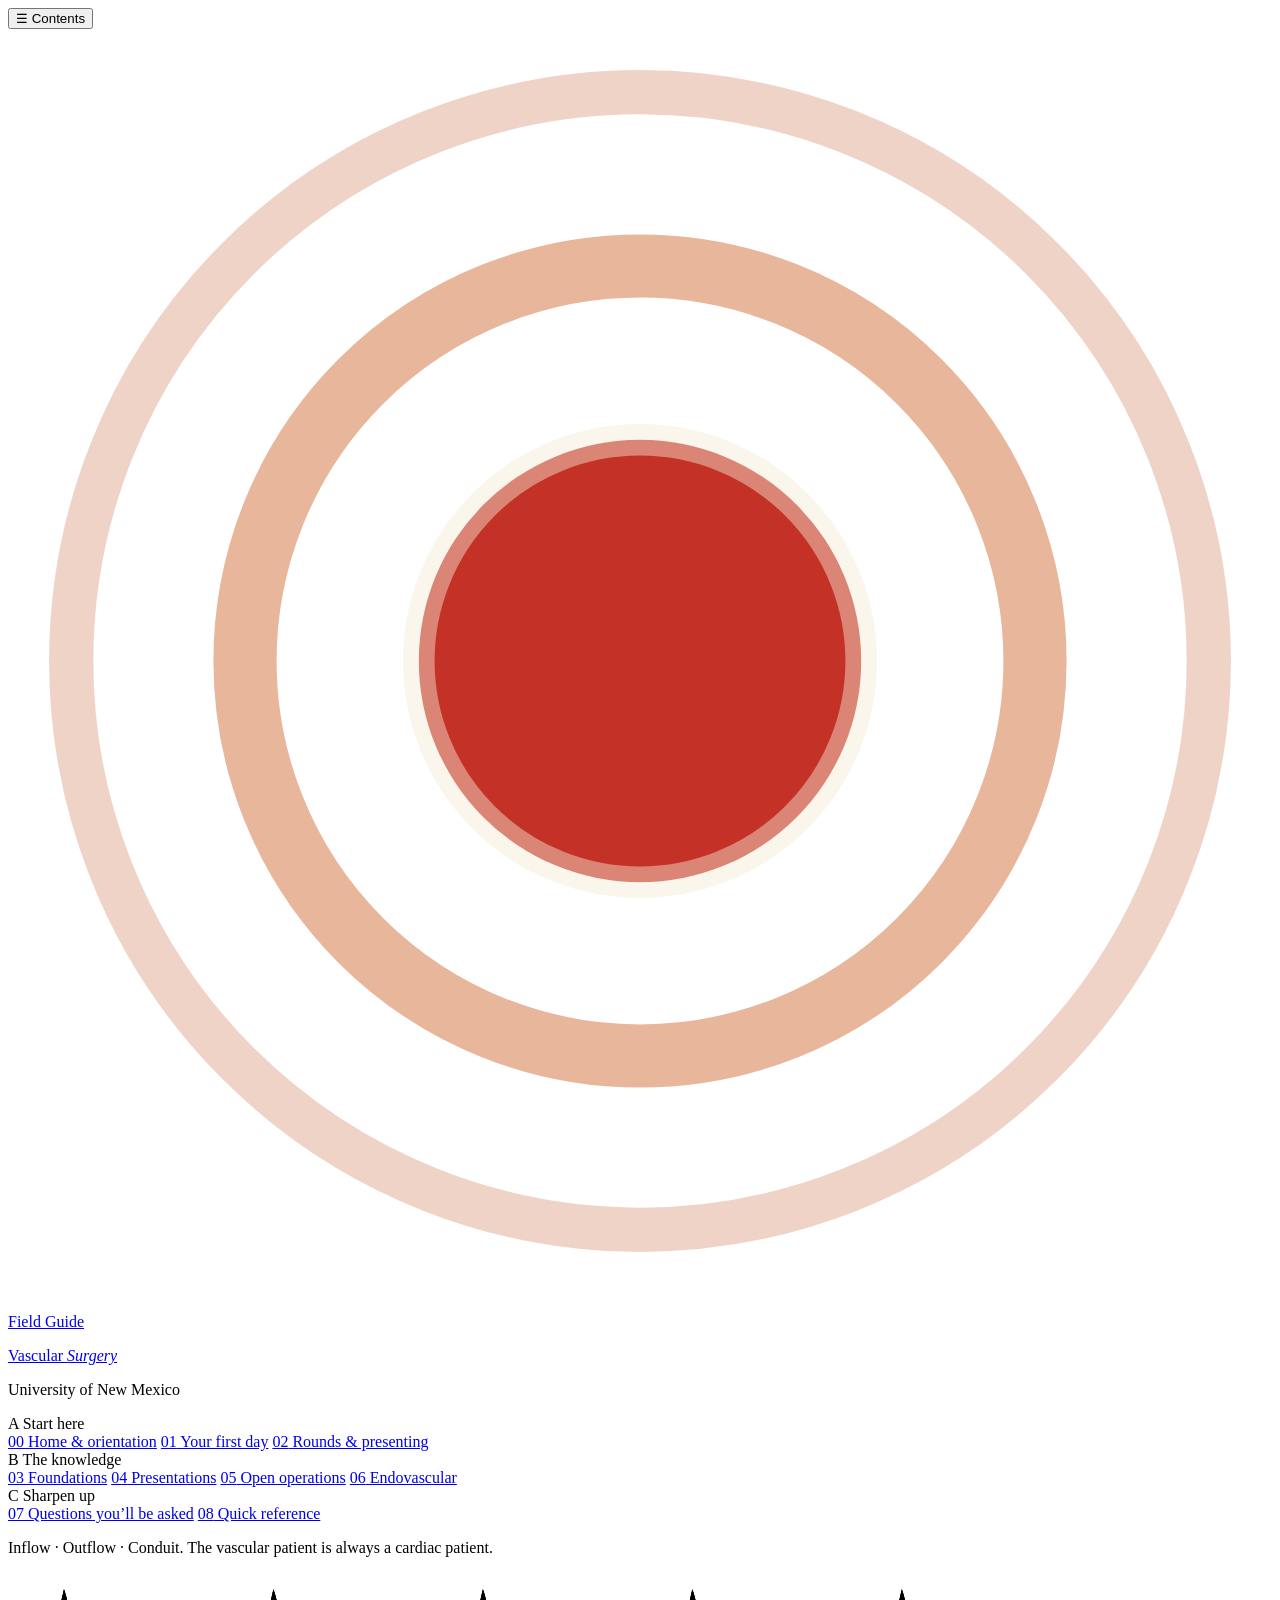
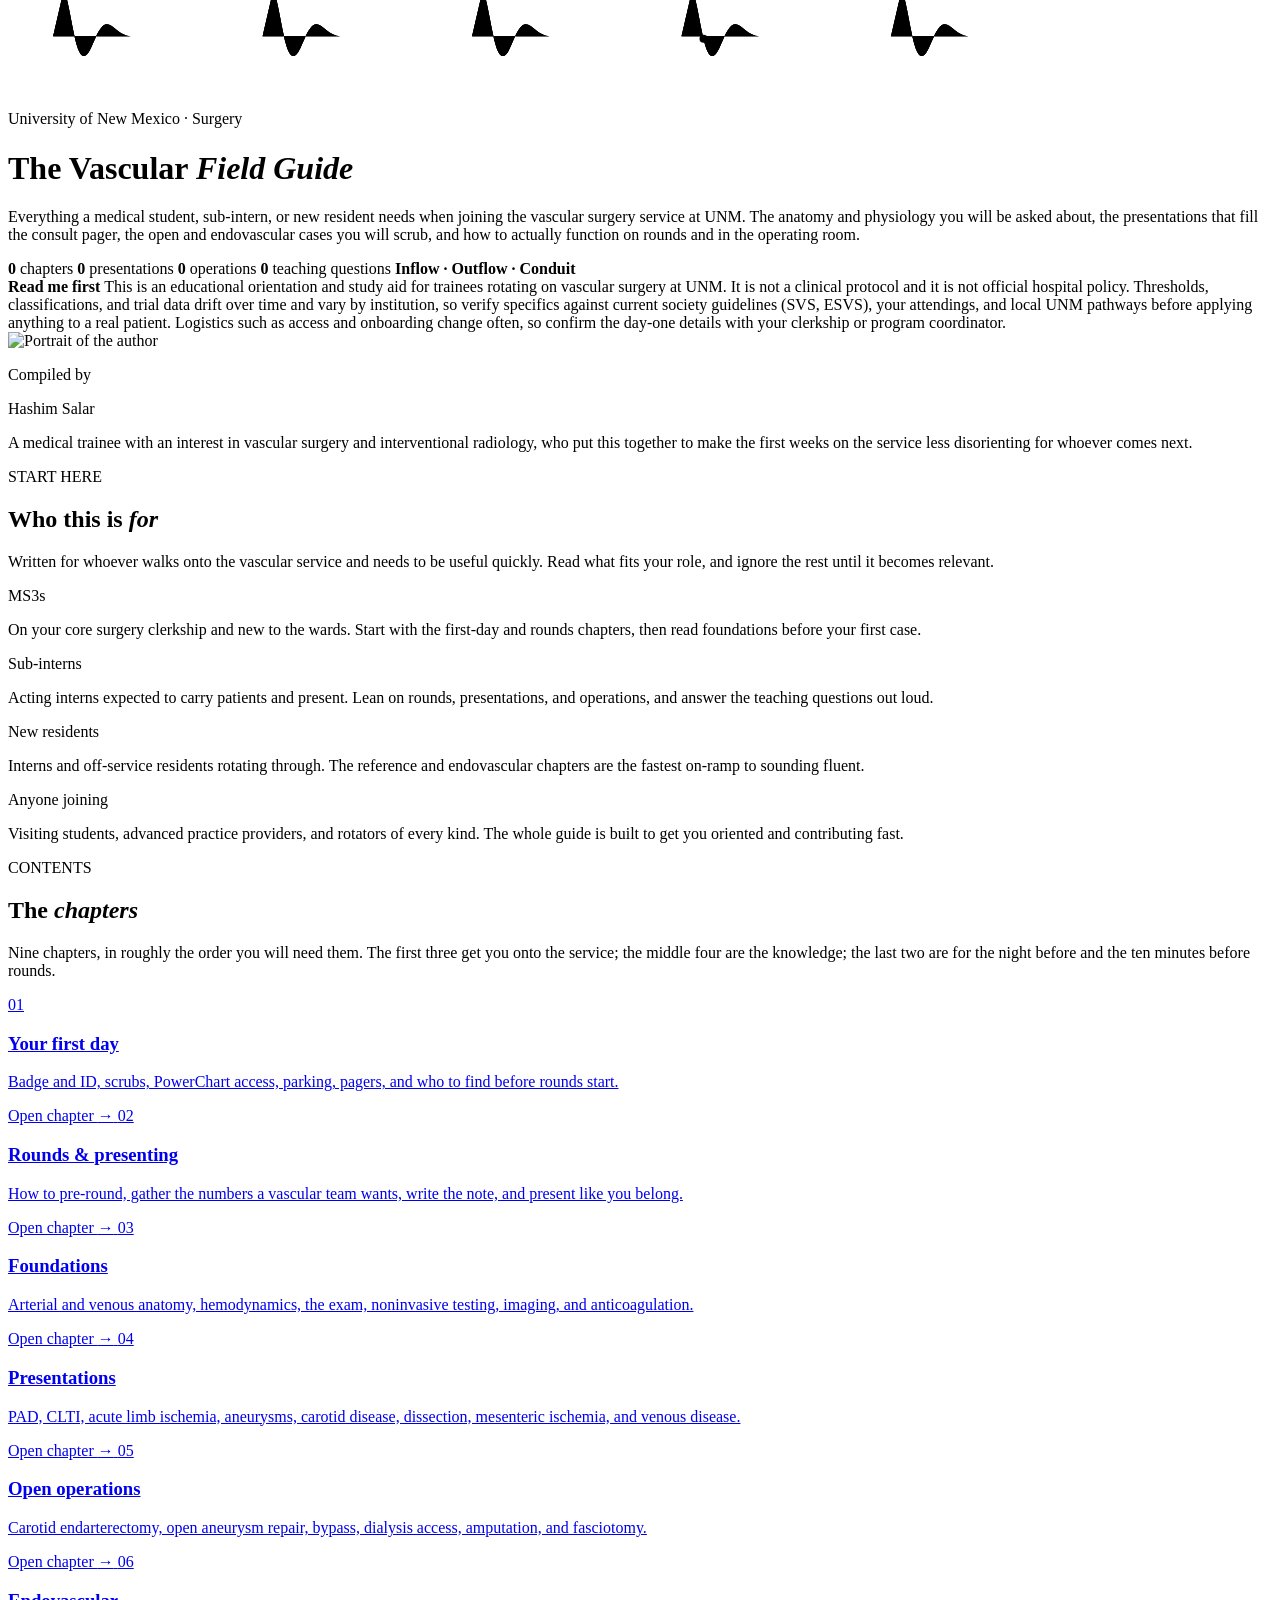
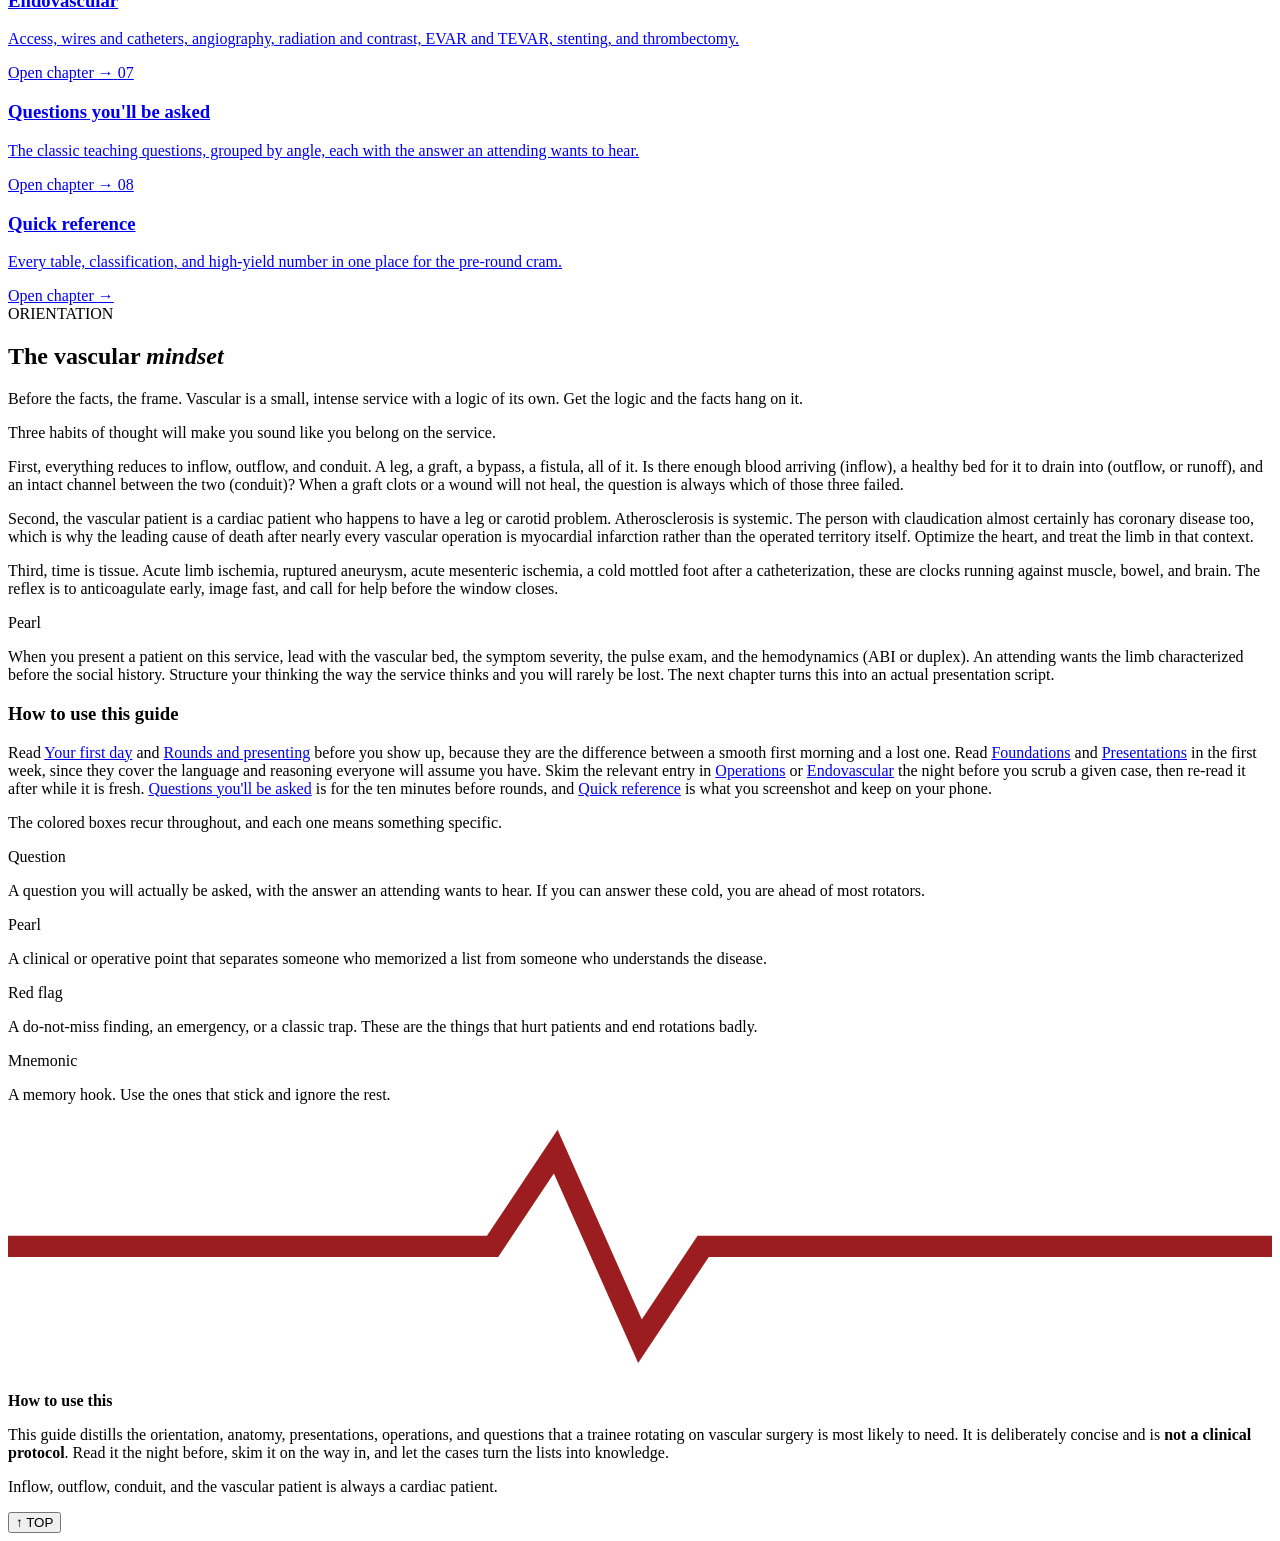
==== commit bf849ae9: "Add files via upload" ====
--- a/index.html
+++ b/index.html
@@ -3,1670 +3,230 @@
 <head>
 <meta charset="UTF-8">
 <meta name="viewport" content="width=device-width, initial-scale=1.0">
-<title>The Vascular Surgery Field Guide</title>
+<title>Home · UNM Vascular Surgery Field Guide</title>
+<meta name="description" content="A field guide to the vascular surgery service at the University of New Mexico, for students, sub-interns, and new residents.">
 <link rel="preconnect" href="https://fonts.googleapis.com">
 <link rel="preconnect" href="https://fonts.gstatic.com" crossorigin>
-<link href="https://fonts.googleapis.com/css2?family=Fraunces:ital,opsz,wght@0,9..144,400;0,9..144,500;0,9..144,600;0,9..144,700;0,9..144,900;1,9..144,400;1,9..144,500&family=Newsreader:ital,opsz,wght@0,6..72,400;0,6..72,500;0,6..72,600;0,6..72,700;1,6..72,400;1,6..72,500&family=Space+Mono:wght@400;700&display=swap" rel="stylesheet">
-<style>
-  :root{
-    --bg:#f4ecdd;
-    --bg-deep:#ece1cd;
-    --surface:#fbf7ee;
-    --surface-2:#f7f0e1;
-    --ink:#1f1a14;
-    --ink-soft:#4c4338;
-    --ink-faint:#8b7f6c;
-    --rule:#d8cbb2;
-    --rule-soft:#e4dac4;
-    --oxblood:#841e1e;
-    --oxblood-deep:#5d1212;
-    --oxblood-tint:#f6e7e1;
-    --teal:#1f4a49;
-    --teal-tint:#e7eeea;
-    --amber:#8a5a12;
-    --amber-tint:#f6ecd6;
-    --gold:#b1812c;
-    --shadow:0 1px 2px rgba(60,40,20,.06),0 8px 28px rgba(60,40,20,.08);
-    --shadow-lg:0 2px 6px rgba(60,40,20,.08),0 22px 60px rgba(60,40,20,.14);
-    --maxw:74ch;
-  }
-  *{box-sizing:border-box;}
-  html{scroll-behavior:smooth;scroll-padding-top:28px;}
-  body{
-    margin:0;
-    background:
-      radial-gradient(1200px 600px at 88% -10%, #f8f1e2 0%, rgba(248,241,226,0) 55%),
-      radial-gradient(900px 500px at -10% 8%, #f0e6d2 0%, rgba(240,230,210,0) 50%),
-      var(--bg);
-    color:var(--ink);
-    font-family:"Newsreader",Georgia,serif;
-    font-optical-sizing:auto;
-    font-size:18px;
-    line-height:1.62;
-    -webkit-font-smoothing:antialiased;
-    text-rendering:optimizeLegibility;
-  }
-
-  /* ---------- Layout ---------- */
-  .shell{display:flex;align-items:flex-start;}
-  .sidebar{
-    position:sticky;top:0;height:100vh;width:296px;flex:0 0 296px;
-    background:linear-gradient(180deg,#2a1410 0%,#3a1816 60%,#2a1410 100%);
-    color:#e8dcc8;border-right:1px solid #50211c;
-    display:flex;flex-direction:column;z-index:40;
-    box-shadow:6px 0 30px rgba(40,15,10,.18);
-  }
-  .sb-head{padding:30px 26px 18px;border-bottom:1px solid rgba(255,235,200,.13);}
-  .sb-mark{
-    font-family:"Space Mono",monospace;font-size:10.5px;letter-spacing:.32em;
-    text-transform:uppercase;color:#d99a7f;margin:0 0 12px;
-  }
-  .sb-title{
-    font-family:"Fraunces",serif;font-weight:600;font-size:25px;line-height:1.05;
-    margin:0;color:#f6ead4;
-  }
-  .sb-title em{font-style:italic;color:#e7b59a;font-weight:500;}
-  .sb-sub{font-size:12.5px;color:#c4ad92;margin:9px 0 0;font-style:italic;line-height:1.4;}
-  .sb-nav{overflow-y:auto;padding:16px 14px 30px;flex:1;}
-  .sb-nav::-webkit-scrollbar{width:8px;}
-  .sb-nav::-webkit-scrollbar-thumb{background:#5d2a23;border-radius:8px;}
-  .sb-group{margin:0 0 4px;}
-  .sb-glabel{
-    font-family:"Space Mono",monospace;font-size:10px;letter-spacing:.22em;text-transform:uppercase;
-    color:#bb8568;padding:14px 12px 6px;display:flex;align-items:center;gap:8px;
-  }
-  .sb-glabel .n{color:#7f463b;}
-  .sb-nav a{
-    display:block;color:#d7c6ac;text-decoration:none;font-size:14.5px;
-    padding:5px 12px 5px 22px;border-radius:7px;line-height:1.3;transition:all .15s ease;
-    border-left:2px solid transparent;
-  }
-  .sb-nav a:hover{background:rgba(255,225,190,.08);color:#fbeed6;}
-  .sb-nav a.active{background:rgba(216,128,96,.16);color:#fadfc6;border-left-color:#d4795b;}
-
-  .main{flex:1 1 auto;min-width:0;padding:0 0 120px;}
-  .wrap{max-width:var(--maxw);margin:0 auto;padding:0 34px;}
-  .wide{max-width:920px;}
-
-  /* ---------- Topbar (mobile) ---------- */
-  .topbar{display:none;}
-
-  /* ---------- Hero ---------- */
-  .hero{
-    position:relative;overflow:hidden;
-    background:
-      linear-gradient(180deg, rgba(244,236,221,0) 60%, var(--bg) 100%),
-      radial-gradient(680px 360px at 78% 12%, #f9f2e3 0%, rgba(249,242,227,0) 60%);
-    padding:84px 0 54px;border-bottom:1px solid var(--rule);
-  }
-  .hero .pulse{
-    position:absolute;left:0;right:0;bottom:38px;width:100%;height:120px;
-    opacity:.5;pointer-events:none;
-  }
-  .hero-inner{position:relative;z-index:2;}
-  .eyebrow{
-    font-family:"Space Mono",monospace;font-size:12px;letter-spacing:.34em;
-    text-transform:uppercase;color:var(--oxblood);margin:0 0 22px;
-    display:flex;align-items:center;gap:14px;
-  }
-  .eyebrow::after{content:"";height:1px;flex:1;max-width:120px;background:linear-gradient(90deg,var(--oxblood),transparent);}
-  h1.title{
-    font-family:"Fraunces",serif;font-weight:900;font-size:clamp(40px,7vw,76px);
-    line-height:.98;letter-spacing:-.02em;margin:0 0 6px;color:var(--ink);
-  }
-  h1.title .vasc{display:block;}
-  h1.title em{font-style:italic;font-weight:500;color:var(--oxblood);}
-  .lede{
-    font-size:20px;line-height:1.55;color:var(--ink-soft);max-width:60ch;margin:24px 0 0;
-    font-weight:400;
-  }
-  .lede strong{color:var(--ink);font-weight:600;}
-  .hero-meta{
-    display:flex;flex-wrap:wrap;gap:10px 10px;margin-top:30px;
-  }
-  .chip{
-    font-family:"Space Mono",monospace;font-size:11.5px;letter-spacing:.04em;
-    background:var(--surface);border:1px solid var(--rule);color:var(--ink-soft);
-    padding:7px 13px;border-radius:100px;box-shadow:var(--shadow);
-  }
-  .chip b{color:var(--oxblood);font-weight:700;}
-
-  .disclaimer{
-    margin:34px auto 0;max-width:var(--maxw);
-  }
-  .disclaimer .box{
-    margin:0 34px;background:var(--surface);border:1px solid var(--rule);
-    border-left:3px solid var(--gold);border-radius:10px;padding:15px 20px;
-    font-size:14.5px;color:var(--ink-soft);line-height:1.5;box-shadow:var(--shadow);
-  }
-  .disclaimer .box b{color:var(--amber);font-family:"Space Mono",monospace;font-size:11px;letter-spacing:.16em;text-transform:uppercase;display:block;margin-bottom:5px;}
-
-  /* ---------- Sections ---------- */
-  .section{padding:62px 0 8px;scroll-margin-top:20px;}
-  .sec-head{position:relative;margin-bottom:30px;}
-  .sec-num{
-    font-family:"Space Mono",monospace;font-size:13px;letter-spacing:.3em;
-    color:var(--oxblood);display:block;margin-bottom:10px;
-  }
-  h2.sec-title{
-    font-family:"Fraunces",serif;font-weight:700;font-size:clamp(30px,4.4vw,44px);
-    line-height:1.04;letter-spacing:-.015em;margin:0;color:var(--ink);
-  }
-  h2.sec-title em{font-style:italic;color:var(--oxblood);font-weight:500;}
-  .sec-head .rule{height:2px;background:linear-gradient(90deg,var(--oxblood) 0%,var(--oxblood) 64px,var(--rule) 64px,var(--rule) 100%);margin-top:18px;border-radius:2px;}
-  .sec-intro{font-size:18.5px;color:var(--ink-soft);margin:18px 0 0;max-width:66ch;}
-
-  h3{
-    font-family:"Fraunces",serif;font-weight:600;font-size:25px;line-height:1.15;
-    letter-spacing:-.01em;margin:46px 0 4px;color:var(--ink);
-    padding-top:6px;
-  }
-  h3 .tag{
-    font-family:"Space Mono",monospace;font-size:11px;letter-spacing:.14em;text-transform:uppercase;
-    color:var(--oxblood);background:var(--oxblood-tint);border:1px solid #e6cdc4;
-    padding:3px 9px;border-radius:6px;vertical-align:middle;margin-left:10px;font-weight:700;
-  }
-  h4{
-    font-family:"Newsreader",serif;font-weight:700;font-size:19px;color:var(--ink);
-    margin:30px 0 6px;letter-spacing:.005em;
-  }
-  h4 .pin{color:var(--oxblood);font-family:"Space Mono",monospace;font-size:13px;margin-right:8px;}
-
-  p{margin:13px 0;}
-  .main a{color:var(--oxblood);text-decoration:underline;text-decoration-thickness:1px;text-underline-offset:2px;}
-  strong{font-weight:700;color:var(--ink);}
-  em{font-style:italic;}
-  .term{font-weight:700;color:var(--oxblood-deep);}
-  .sub{color:var(--ink-faint);font-size:.9em;}
-
-  ul,ol{margin:13px 0;padding-left:24px;}
-  li{margin:7px 0;padding-left:4px;}
-  li::marker{color:var(--oxblood);}
-  ul.tight li,ol.tight li{margin:4px 0;}
-  ul.clean{list-style:none;padding-left:0;}
-  ul.clean>li{position:relative;padding-left:26px;margin:9px 0;}
-  ul.clean>li::before{content:"▸";position:absolute;left:4px;top:0;color:var(--oxblood);font-size:.95em;}
-
-  .lead-in{font-weight:700;color:var(--ink);}
-
-  /* ---------- Tables ---------- */
-  .tbl-wrap{overflow-x:auto;margin:22px 0;border:1px solid var(--rule);border-radius:12px;box-shadow:var(--shadow);background:var(--surface);}
-  table{border-collapse:collapse;width:100%;font-size:15.5px;line-height:1.4;}
-  caption{
-    text-align:left;font-family:"Space Mono",monospace;font-size:11px;letter-spacing:.16em;
-    text-transform:uppercase;color:var(--oxblood);padding:13px 18px 4px;font-weight:700;
-  }
-  thead th{
-    background:linear-gradient(180deg,#33181420,#33181408);
-    text-align:left;font-family:"Fraunces",serif;font-weight:600;font-size:15px;color:var(--ink);
-    padding:11px 16px;border-bottom:2px solid var(--rule);white-space:nowrap;
-  }
-  tbody td{padding:11px 16px;border-bottom:1px solid var(--rule-soft);vertical-align:top;color:var(--ink-soft);}
-  tbody tr:last-child td{border-bottom:none;}
-  tbody tr:nth-child(even){background:rgba(131,30,30,.025);}
-  td b,td strong{color:var(--ink);}
-  .mono{font-family:"Space Mono",monospace;font-size:.92em;}
-  .nowrap{white-space:nowrap;}
-
-  /* ---------- Callout boxes ---------- */
-  .box{
-    border-radius:13px;padding:18px 22px 18px;margin:24px 0;position:relative;
-    box-shadow:var(--shadow);border:1px solid var(--rule);
-  }
-  .box .lab{
-    font-family:"Space Mono",monospace;font-size:11px;letter-spacing:.18em;text-transform:uppercase;
-    font-weight:700;display:flex;align-items:center;gap:9px;margin-bottom:10px;
-  }
-  .box p:first-of-type{margin-top:0;}
-  .box p:last-child{margin-bottom:0;}
-  .box ul,.box ol{margin:8px 0;}
-
-  .pimp{background:var(--oxblood-tint);border-color:#e7cabf;border-left:4px solid var(--oxblood);}
-  .pimp .lab{color:var(--oxblood);}
-  .pimp .q{font-weight:700;color:var(--oxblood-deep);font-family:"Newsreader",serif;font-size:16.5px;}
-  .pimp .a{margin-top:7px;color:var(--ink-soft);}
-  .pimp .a::before{content:"A ";font-family:"Space Mono",monospace;color:var(--oxblood);font-weight:700;font-size:.85em;letter-spacing:.1em;}
-
-  .pearl{background:var(--teal-tint);border-color:#cfdbd4;border-left:4px solid var(--teal);}
-  .pearl .lab{color:var(--teal);}
-
-  .flag{background:#f7e4dd;border-color:#e8c2b4;border-left:4px solid var(--oxblood-deep);}
-  .flag .lab{color:var(--oxblood-deep);}
-
-  .mnem{background:var(--amber-tint);border-color:#e6d2a8;border-left:4px solid var(--amber);}
-  .mnem .lab{color:var(--amber);}
-  .mnem .word{font-family:"Fraunces",serif;font-weight:700;font-size:18px;color:var(--amber);letter-spacing:.02em;}
-
-  .def{background:var(--surface-2);border-color:var(--rule);border-left:4px solid var(--ink-faint);}
-  .def .lab{color:var(--ink-faint);}
-
-  /* dot icon */
-  .dot{width:7px;height:7px;border-radius:50%;display:inline-block;background:currentColor;flex:0 0 auto;}
-
-  /* ---------- Steps ---------- */
-  ol.steps{counter-reset:step;list-style:none;padding-left:0;margin:20px 0;}
-  ol.steps>li{
-    position:relative;padding:2px 0 14px 46px;margin:0;
-    border-left:2px solid var(--rule);margin-left:14px;
-  }
-  ol.steps>li:last-child{border-left-color:transparent;padding-bottom:0;}
-  ol.steps>li::before{
-    counter-increment:step;content:counter(step,decimal-leading-zero);
-    position:absolute;left:-15px;top:-2px;width:30px;height:30px;
-    background:var(--oxblood);color:#fff;border-radius:50%;
-    font-family:"Space Mono",monospace;font-size:11px;font-weight:700;
-    display:flex;align-items:center;justify-content:center;
-    box-shadow:0 2px 8px rgba(131,30,30,.3);border:2px solid var(--bg);
-  }
-  ol.steps>li .st{font-weight:700;color:var(--ink);display:block;}
-
-  /* ---------- Grid cards ---------- */
-  .cards{display:grid;grid-template-columns:repeat(auto-fit,minmax(220px,1fr));gap:16px;margin:24px 0;}
-  .card{
-    background:var(--surface);border:1px solid var(--rule);border-radius:12px;padding:17px 19px;
-    box-shadow:var(--shadow);
-  }
-  .card h5{
-    font-family:"Fraunces",serif;font-weight:600;font-size:17px;margin:0 0 4px;color:var(--oxblood-deep);
-  }
-  .card .k{font-family:"Space Mono",monospace;font-size:10.5px;letter-spacing:.14em;text-transform:uppercase;color:var(--ink-faint);display:block;margin-bottom:8px;}
-  .card p{font-size:14.5px;margin:6px 0;color:var(--ink-soft);}
-
-  /* key-value definition rows */
-  .kv{margin:18px 0;border-top:1px solid var(--rule);}
-  .kv .row{display:flex;gap:18px;padding:11px 2px;border-bottom:1px solid var(--rule-soft);}
-  .kv .k{flex:0 0 168px;font-weight:700;color:var(--oxblood-deep);font-size:15.5px;}
-  .kv .v{flex:1;color:var(--ink-soft);font-size:16px;}
-  @media(max-width:560px){.kv .row{flex-direction:column;gap:2px;}.kv .k{flex:none;}}
-
-  /* divider */
-  .divider{display:flex;align-items:center;gap:16px;margin:54px 0 0;color:var(--rule);}
-  .divider::before,.divider::after{content:"";height:1px;flex:1;background:var(--rule);}
-  .divider .d{font-family:"Space Mono",monospace;font-size:12px;color:var(--oxblood);letter-spacing:.3em;}
-
-  /* back to top */
-  .totop{
-    position:fixed;right:22px;bottom:22px;z-index:50;
-    width:46px;height:46px;border-radius:50%;background:var(--oxblood);color:#fff;
-    border:none;cursor:pointer;box-shadow:var(--shadow-lg);font-size:20px;
-    display:flex;align-items:center;justify-content:center;opacity:0;pointer-events:none;
-    transition:opacity .25s ease,transform .25s ease;
-  }
-  .totop.show{opacity:1;pointer-events:auto;}
-  .totop:hover{transform:translateY(-3px);}
-
-  /* footer */
-  .foot{border-top:1px solid var(--rule);margin-top:70px;padding-top:30px;color:var(--ink-faint);font-size:14.5px;}
-  .foot b{color:var(--oxblood);font-family:"Space Mono",monospace;font-size:11px;letter-spacing:.14em;text-transform:uppercase;}
-
-  /* nav toggle button */
-  .navtoggle{
-    display:none;position:fixed;top:14px;left:14px;z-index:60;
-    background:var(--oxblood);color:#fff;border:none;border-radius:10px;
-    padding:10px 14px;font-family:"Space Mono",monospace;font-size:12px;letter-spacing:.1em;
-    cursor:pointer;box-shadow:var(--shadow-lg);align-items:center;gap:8px;
-  }
-  .scrim{display:none;}
-
-  /* ---------- Responsive ---------- */
-  @media(max-width:980px){
-    .sidebar{
-      position:fixed;left:0;top:0;transform:translateX(-100%);
-      transition:transform .3s cubic-bezier(.4,0,.2,1);width:300px;flex-basis:300px;
-    }
-    .sidebar.open{transform:translateX(0);}
-    .navtoggle{display:flex;}
-    .scrim{position:fixed;inset:0;background:rgba(30,15,10,.45);z-index:39;display:none;}
-    .scrim.show{display:block;}
-    .main{width:100%;}
-    .hero{padding-top:72px;}
-    .wrap{padding:0 22px;}
-    .disclaimer .box{margin:0 22px;}
-    body{font-size:17px;}
-  }
-  @media(max-width:520px){
-    h3{font-size:22px;}
-    .kv .k{flex-basis:auto;}
-    .hero{padding-top:68px;}
-  }
-
-  /* ---------- Author credit ---------- */
-  .credit{
-    margin:28px 0 2px;display:flex;align-items:center;gap:20px;
-    padding:18px 22px;background:var(--surface);
-    border:1px solid var(--rule);border-left:3px solid var(--oxblood);
-    border-radius:14px;box-shadow:var(--shadow);
-  }
-  .credit .avatar{
-    flex:0 0 auto;width:74px;height:74px;border-radius:50%;
-    object-fit:cover;object-position:center 30%;
-    border:2px solid #fff;box-shadow:0 2px 12px rgba(93,18,18,.20);
-  }
-  .credit .who{min-width:0;}
-  .credit .ck{
-    font-family:"Space Mono",monospace;font-size:10.5px;letter-spacing:.18em;
-    text-transform:uppercase;color:var(--oxblood);margin:0 0 4px;
-  }
-  .credit .cname{
-    font-family:"Fraunces",serif;font-weight:600;font-size:21px;color:var(--ink);
-    line-height:1.12;margin:0 0 5px;letter-spacing:.005em;
-  }
-  .credit .cbio{
-    font-family:"Newsreader",serif;font-size:14.5px;line-height:1.5;
-    color:var(--ink-soft);margin:0;max-width:62ch;
-  }
-  @media(max-width:520px){
-    .credit{gap:15px;padding:15px 16px;}
-    .credit .avatar{width:62px;height:62px;}
-    .credit .cname{font-size:19px;}
-    .credit .cbio{font-size:14px;}
-  }
-
-  /* ---------- Motion (minimal, professional) ---------- */
-  html.js .reveal{opacity:0;transform:translateY(16px);
-    transition:opacity .6s ease, transform .6s cubic-bezier(.4,0,.2,1);}
-  html.js .reveal.in{opacity:1;transform:none;}
-  html.js .cards .reveal:nth-child(2){transition-delay:.06s;}
-  html.js .cards .reveal:nth-child(3){transition-delay:.12s;}
-  html.js .cards .reveal:nth-child(4){transition-delay:.18s;}
-  html.js .cards .reveal:nth-child(n+5){transition-delay:.24s;}
-  .hero-inner{animation:heroIn .8s ease both;}
-  @keyframes heroIn{from{opacity:0;transform:translateY(14px);}to{opacity:1;transform:none;}}
-  @media (prefers-reduced-motion: reduce){
-    html.js .reveal{opacity:1!important;transform:none!important;transition:none!important;}
-    .hero-inner{animation:none!important;}
-    html{scroll-behavior:auto!important;}
-  }
-
-  /* ---------- Print ---------- */
-  @media print{
-    .sidebar,.navtoggle,.totop,.scrim,.hero .pulse{display:none!important;}
-    body{background:#fff;font-size:11pt;color:#000;}
-    .main{padding:0;}
-    .wrap{max-width:100%;padding:0;}
-    .section{padding:18px 0 0;page-break-inside:auto;}
-    h2.sec-title,h3,h4{page-break-after:avoid;}
-    .box,.tbl-wrap,table,.card,ol.steps>li{page-break-inside:avoid;}
-    a{color:#000;text-decoration:none;}
-    .box{box-shadow:none;}
-    .hero{padding:0 0 18px;border-bottom:2px solid #000;}
-  }
-</style>
-<script>document.documentElement.className += ' js';</script>
+<link href="https://fonts.googleapis.com/css2?family=Fraunces:ital,opsz,wght@0,9..144,400;0,9..144,500;0,9..144,600;0,9..144,700;0,9..144,900;1,9..144,400;1,9..144,500;1,9..144,600&family=Newsreader:ital,opsz,wght@0,6..72,400;0,6..72,500;0,6..72,600;0,6..72,700;1,6..72,400;1,6..72,500&family=Space+Mono:wght@400;700&display=swap" rel="stylesheet">
+<link rel="stylesheet" href="assets/styles.css">
+<script>document.documentElement.className+=' js';</script>
 </head>
 <body>
-<button class="navtoggle" id="navToggle" aria-label="Open contents">☰ Contents</button>
+<button class="navtoggle" id="navToggle" aria-label="Open contents">&#9776; Contents</button>
 <div class="scrim" id="scrim"></div>
-
+<div class="progress" id="progress"></div>
 <div class="shell">
-  <!-- ============ SIDEBAR ============ -->
   <aside class="sidebar" id="sidebar">
     <div class="sb-head">
-      <p class="sb-mark">Rounds · OR · Boards</p>
-      <h2 class="sb-title">The Vascular<br><em>Field Guide</em></h2>
-      <p class="sb-sub">What to know, what you'll be pimped on, and how not to look lost.</p>
-    </div>
-    <nav class="sb-nav" id="sbNav">
+      <a class="sb-brand" href="index.html"><svg class="sb-logo" viewBox="0 0 40 40" fill="none" aria-hidden="true"><circle cx="20" cy="20" r="18" stroke="#e0a78f" stroke-width="1.4" opacity=".5"></circle><circle cx="20" cy="20" r="12.5" stroke="#e8b69b" stroke-width="2"></circle><circle cx="20" cy="20" r="7" fill="#c33127"></circle><circle cx="20" cy="20" r="7" fill="none" stroke="#f6ead4" stroke-width="1" opacity=".45"></circle></svg>
+        <span>
+          <p class="sb-mark">Field Guide</p>
+          <p class="sb-title">Vascular <em>Surgery</em></p>
+        </span>
+      </a>
+      <p class="sb-inst"><span class="pip"></span> University of New Mexico</p>
+    </div>
+    <nav class="sb-nav">
       <div class="sb-group">
-        <div class="sb-glabel"><span class="n">00</span> Orientation</div>
-        <a href="#how-to-use">How to use this guide</a>
-        <a href="#mindset">The vascular mindset</a>
+        <div class="sb-glabel"><span class="n">A</span> Start here</div>
+        <a class="sb-link" href="index.html"><span class="sx">00</span> Home &amp; orientation</a>
+        <a class="sb-link" href="first-day.html"><span class="sx">01</span> Your first day</a>
+        <a class="sb-link" href="rounds.html"><span class="sx">02</span> Rounds &amp; presenting</a>
       </div>
       <div class="sb-group">
-        <div class="sb-glabel"><span class="n">01</span> Foundations</div>
-        <a href="#anatomy">Arterial &amp; venous anatomy</a>
-        <a href="#collaterals">Collateral pathways</a>
-        <a href="#hemodynamics">Hemodynamics &amp; physiology</a>
-        <a href="#exam">History &amp; physical exam</a>
-        <a href="#testing">Noninvasive testing &amp; ABI</a>
-        <a href="#imaging">Imaging modalities</a>
-        <a href="#anticoag">Anticoagulation &amp; antiplatelets</a>
-        <a href="#medical">Medical risk-factor therapy</a>
+        <div class="sb-glabel"><span class="n">B</span> The knowledge</div>
+        <a class="sb-link" href="foundations.html"><span class="sx">03</span> Foundations</a>
+        <a class="sb-link" href="presentations.html"><span class="sx">04</span> Presentations</a>
+        <a class="sb-link" href="operations.html"><span class="sx">05</span> Open operations</a>
+        <a class="sb-link" href="endovascular.html"><span class="sx">06</span> Endovascular</a>
       </div>
       <div class="sb-group">
-        <div class="sb-glabel"><span class="n">02</span> Presentations</div>
-        <a href="#claudication">Claudication &amp; PAD spectrum</a>
-        <a href="#clti">Chronic limb-threatening ischemia</a>
-        <a href="#ali">Acute limb ischemia</a>
-        <a href="#aaa">Abdominal aortic aneurysm</a>
-        <a href="#carotid">Carotid disease &amp; stroke</a>
-        <a href="#mesenteric">Mesenteric ischemia</a>
-        <a href="#dissection">Aortic dissection</a>
-        <a href="#vte">DVT &amp; venous thromboembolism</a>
-        <a href="#cvi">Chronic venous insufficiency</a>
-        <a href="#diabetic-foot">Diabetic foot</a>
-        <a href="#other-pres">Other key presentations</a>
-      </div>
-      <div class="sb-group">
-        <div class="sb-glabel"><span class="n">03</span> Operations</div>
-        <a href="#cea">Carotid endarterectomy</a>
-        <a href="#open-aaa">Open AAA repair</a>
-        <a href="#evar">EVAR &amp; endoleaks</a>
-        <a href="#bypass">Lower extremity bypass</a>
-        <a href="#endo-periph">Peripheral endovascular</a>
-        <a href="#access">Dialysis access / AV fistula</a>
-        <a href="#amputation">Amputations</a>
-        <a href="#embolectomy">Embolectomy / thrombectomy</a>
-        <a href="#tevar">TEVAR</a>
-        <a href="#fasciotomy">Fasciotomy</a>
-        <a href="#abf">Aortobifemoral &amp; others</a>
-      </div>
-      <div class="sb-group">
-        <div class="sb-glabel"><span class="n">04</span> Getting Pimped</div>
-        <a href="#pimp-anatomy">Anatomy questions</a>
-        <a href="#pimp-physio">Physiology questions</a>
-        <a href="#pimp-clinical">Clinical &amp; operative questions</a>
-        <a href="#pimp-classic">Classic one-liners</a>
-      </div>
-      <div class="sb-group">
-        <div class="sb-glabel"><span class="n">05</span> Survival</div>
-        <a href="#presenting">Presenting a vascular patient</a>
-        <a href="#or-etiquette">OR &amp; floor etiquette</a>
-        <a href="#consults">Working up the common consult</a>
-      </div>
-      <div class="sb-group">
-        <div class="sb-glabel"><span class="n">06</span> Reference</div>
-        <a href="#tables">Quick-reference tables</a>
-        <a href="#numbers">Numbers worth memorizing</a>
+        <div class="sb-glabel"><span class="n">C</span> Sharpen up</div>
+        <a class="sb-link" href="questions.html"><span class="sx">07</span> Questions you&rsquo;ll be asked</a>
+        <a class="sb-link" href="reference.html"><span class="sx">08</span> Quick reference</a>
       </div>
     </nav>
+    <div class="sb-foot">
+      <p>Inflow &middot; Outflow &middot; Conduit. The vascular patient is always a cardiac patient.</p>
+    </div>
   </aside>
-
-  <!-- ============ MAIN ============ -->
   <main class="main">
-    <header class="hero">
-      <svg class="pulse" viewBox="0 0 1400 120" preserveAspectRatio="none" aria-hidden="true">
-        <path d="M0,60 L420,60 L445,60 L460,22 L478,98 L496,42 L512,60 L1400,60"
-              fill="none" stroke="#841e1e" stroke-width="2.2" opacity="0.55"/>
-        <path d="M0,60 L420,60 L445,60 L460,22 L478,98 L496,42 L512,60 L1400,60"
-              fill="none" stroke="#841e1e" stroke-width="6" opacity="0.10"/>
+    <header class="hero cover">
+      <svg class="hero-wave" viewBox="0 0 1400 130" preserveAspectRatio="none" aria-hidden="true">
+        <path class="wave-faint" d="M0,70 L40,70 L50,70 L62,18 C70,40 74,92 84,92 C92,92 96,66 106,58 C114,52 122,70 136,70 L272,70 L282,70 L294,18 C302,40 306,92 316,92 C324,92 328,66 338,58 C346,52 354,70 368,70 L504,70 L514,70 L526,18 C534,40 538,92 548,92 C556,92 560,66 570,58 C578,52 586,70 600,70 L736,70 L746,70 L758,18 C766,40 770,92 780,92 C788,92 792,66 802,58 C810,52 818,70 832,70 L968,70 L978,70 L990,18 C998,40 1002,92 1012,92 C1020,92 1024,66 1034,58 C1042,52 1050,70 1064,70 L1200,70 L1400,70"></path>
+        <path id="dopPath" class="wave-trace wave-draw" d="M0,70 L40,70 L50,70 L62,18 C70,40 74,92 84,92 C92,92 96,66 106,58 C114,52 122,70 136,70 L272,70 L282,70 L294,18 C302,40 306,92 316,92 C324,92 328,66 338,58 C346,52 354,70 368,70 L504,70 L514,70 L526,18 C534,40 538,92 548,92 C556,92 560,66 570,58 C578,52 586,70 600,70 L736,70 L746,70 L758,18 C766,40 770,92 780,92 C788,92 792,66 802,58 C810,52 818,70 832,70 L968,70 L978,70 L990,18 C998,40 1002,92 1012,92 C1020,92 1024,66 1034,58 C1042,52 1050,70 1064,70 L1200,70 L1400,70"></path>
+        <path class="wave-comet" d="M0,70 L40,70 L50,70 L62,18 C70,40 74,92 84,92 C92,92 96,66 106,58 C114,52 122,70 136,70 L272,70 L282,70 L294,18 C302,40 306,92 316,92 C324,92 328,66 338,58 C346,52 354,70 368,70 L504,70 L514,70 L526,18 C534,40 538,92 548,92 C556,92 560,66 570,58 C578,52 586,70 600,70 L736,70 L746,70 L758,18 C766,40 770,92 780,92 C788,92 792,66 802,58 C810,52 818,70 832,70 L968,70 L978,70 L990,18 C998,40 1002,92 1012,92 C1020,92 1024,66 1034,58 C1042,52 1050,70 1064,70 L1200,70 L1400,70"></path>
+        <circle class="pulse-dot" r="4.5"><animateMotion dur="3.4s" begin="1.6s" repeatCount="indefinite" calcMode="linear" keyPoints="0;1" keyTimes="0;1"><mpath href="#dopPath"></mpath></animateMotion></circle>
       </svg>
       <div class="hero-inner wrap">
-        <p class="eyebrow">A Rotation Survival Manual</p>
-        <h1 class="title"><span class="vasc">Vascular</span> <em>Surgery</em></h1>
-        <p class="lede">Everything a student or junior resident needs walking onto the service: <strong>the anatomy and physiology you'll be quizzed on</strong>, the presentations that fill the consult pager, the operations you'll scrub, and the one-liners attendings love to fire across the table.</p>
-        <div class="hero-meta">
-          <span class="chip"><b>6</b> sections</span>
-          <span class="chip"><b>11</b> presentations</span>
-          <span class="chip"><b>11</b> operations</span>
-          <span class="chip"><b>40+</b> pimp questions</span>
-          <span class="chip"><b>10</b> reference tables</span>
+        <p class="eyebrow seq d1">University of New Mexico &middot; Surgery</p>
+        <h1 class="title seq d2"><span class="l1">The Vascular</span> <em>Field Guide</em></h1>
+        <p class="lede seq d3">Everything a medical student, sub-intern, or new resident needs when joining the vascular surgery service at UNM. The anatomy and physiology you will be asked about, the presentations that fill the consult pager, the open and endovascular cases you will scrub, and how to actually function on rounds and in the operating room.</p>
+        <div class="hero-meta seq d4">
+          <span class="chip"><b data-count="9">0</b> chapters</span>
+          <span class="chip"><b data-count="12">0</b> presentations</span>
+          <span class="chip"><b data-count="11">0</b> operations</span>
+          <span class="chip"><b data-count="60" data-suffix="+">0</b> teaching questions</span>
+          <span class="chip ven"><b>Inflow &middot; Outflow &middot; Conduit</b></span>
         </div>
       </div>
     </header>
 
+    <div class="disclaimer">
+      <div class="box reveal">
+        <b>Read me first</b>
+        This is an educational orientation and study aid for trainees rotating on vascular surgery at UNM. It is not a clinical protocol and it is not official hospital policy. Thresholds, classifications, and trial data drift over time and vary by institution, so verify specifics against current society guidelines (SVS, ESVS), your attendings, and local UNM pathways before applying anything to a real patient. Logistics such as access and onboarding change often, so confirm the day-one details with your clerkship or program coordinator.
+      </div>
+    </div>
+
     <div class="wrap">
-      <div class="credit">
-        <img class="avatar" src="[data-uri]" alt="Portrait of Hashim Salar" width="74" height="74">
+      <div class="credit reveal">
+        <img class="avatar" src="assets/portrait.jpg" alt="Portrait of the author" width="70" height="70">
         <div class="who">
-          <p class="ck">Designed &amp; created by</p>
+          <p class="ck">Compiled by</p>
           <p class="cname">Hashim Salar</p>
-          <p class="cbio">A medical trainee from the Aga Khan University with a focus on interventional radiology and vascular disease, and research interests in diagnostic and CT-derived imaging.</p>
-        </div>
-      </div>
-    </div>
-
-    <div class="disclaimer">
-      <div class="box">
-        <b>Read me first</b>
-        This is an educational study aid for trainees, built to consolidate high-yield teaching points and exam-style facts. It is not a clinical protocol. Numbers, thresholds, and trial data drift over time and vary by institution, so verify against current society guidelines (SVS, ESVS), your attendings, and local pathways before acting on anything for a real patient.
-      </div>
-    </div>
-
-    <div class="wrap">
-
-      <!-- ========================= 00 ORIENTATION ========================= -->
-      <section class="section" id="how-to-use">
+          <p class="cbio">A medical trainee with an interest in vascular surgery and interventional radiology, who put this together to make the first weeks on the service less disorienting for whoever comes next.</p>
+        </div>
+      </div>
+
+      <!-- WHO THIS IS FOR -->
+      <section class="section first" id="who" data-title="Who this is for">
         <div class="sec-head reveal">
-          <span class="sec-num">SECTION 00</span>
-          <h2 class="sec-title">Orientation &amp; <em>mindset</em></h2>
+          <span class="sec-num">START HERE</span>
+          <h2 class="sec-title">Who this is <em>for</em></h2>
+          <div class="rule"></div>
+          <p class="sec-intro">Written for whoever walks onto the vascular service and needs to be useful quickly. Read what fits your role, and ignore the rest until it becomes relevant.</p>
+        </div>
+        <div class="aud stagger">
+          <div class="a-card">
+            <p class="who">MS3s</p>
+            <p>On your core surgery clerkship and new to the wards. Start with the first-day and rounds chapters, then read foundations before your first case.</p>
+          </div>
+          <div class="a-card">
+            <p class="who">Sub-interns</p>
+            <p>Acting interns expected to carry patients and present. Lean on rounds, presentations, and operations, and answer the teaching questions out loud.</p>
+          </div>
+          <div class="a-card">
+            <p class="who">New residents</p>
+            <p>Interns and off-service residents rotating through. The reference and endovascular chapters are the fastest on-ramp to sounding fluent.</p>
+          </div>
+          <div class="a-card">
+            <p class="who">Anyone joining</p>
+            <p>Visiting students, advanced practice providers, and rotators of every kind. The whole guide is built to get you oriented and contributing fast.</p>
+          </div>
+        </div>
+      </section>
+
+      <!-- CHAPTER INDEX -->
+      <section class="section" id="chapters" data-title="The chapters">
+        <div class="sec-head reveal">
+          <span class="sec-num">CONTENTS</span>
+          <h2 class="sec-title">The <em>chapters</em></h2>
+          <div class="rule"></div>
+          <p class="sec-intro">Nine chapters, in roughly the order you will need them. The first three get you onto the service; the middle four are the knowledge; the last two are for the night before and the ten minutes before rounds.</p>
+        </div>
+        <div class="idx stagger">
+          <a class="idx-card ven" href="first-day.html">
+            <span class="num">01</span>
+            <h3>Your first day</h3>
+            <p>Badge and ID, scrubs, PowerChart access, parking, pagers, and who to find before rounds start.</p>
+            <span class="go">Open chapter <span class="arr">&rarr;</span></span>
+          </a>
+          <a class="idx-card ven" href="rounds.html">
+            <span class="num">02</span>
+            <h3>Rounds &amp; presenting</h3>
+            <p>How to pre-round, gather the numbers a vascular team wants, write the note, and present like you belong.</p>
+            <span class="go">Open chapter <span class="arr">&rarr;</span></span>
+          </a>
+          <a class="idx-card" href="foundations.html">
+            <span class="num">03</span>
+            <h3>Foundations</h3>
+            <p>Arterial and venous anatomy, hemodynamics, the exam, noninvasive testing, imaging, and anticoagulation.</p>
+            <span class="go">Open chapter <span class="arr">&rarr;</span></span>
+          </a>
+          <a class="idx-card" href="presentations.html">
+            <span class="num">04</span>
+            <h3>Presentations</h3>
+            <p>PAD, CLTI, acute limb ischemia, aneurysms, carotid disease, dissection, mesenteric ischemia, and venous disease.</p>
+            <span class="go">Open chapter <span class="arr">&rarr;</span></span>
+          </a>
+          <a class="idx-card" href="operations.html">
+            <span class="num">05</span>
+            <h3>Open operations</h3>
+            <p>Carotid endarterectomy, open aneurysm repair, bypass, dialysis access, amputation, and fasciotomy.</p>
+            <span class="go">Open chapter <span class="arr">&rarr;</span></span>
+          </a>
+          <a class="idx-card" href="endovascular.html">
+            <span class="num">06</span>
+            <h3>Endovascular</h3>
+            <p>Access, wires and catheters, angiography, radiation and contrast, EVAR and TEVAR, stenting, and thrombectomy.</p>
+            <span class="go">Open chapter <span class="arr">&rarr;</span></span>
+          </a>
+          <a class="idx-card" href="questions.html">
+            <span class="num">07</span>
+            <h3>Questions you'll be asked</h3>
+            <p>The classic teaching questions, grouped by angle, each with the answer an attending wants to hear.</p>
+            <span class="go">Open chapter <span class="arr">&rarr;</span></span>
+          </a>
+          <a class="idx-card ven" href="reference.html">
+            <span class="num">08</span>
+            <h3>Quick reference</h3>
+            <p>Every table, classification, and high-yield number in one place for the pre-round cram.</p>
+            <span class="go">Open chapter <span class="arr">&rarr;</span></span>
+          </a>
+        </div>
+      </section>
+
+      <!-- MINDSET -->
+      <section class="section" id="mindset" data-title="The vascular mindset">
+        <div class="sec-head reveal">
+          <span class="sec-num">ORIENTATION</span>
+          <h2 class="sec-title">The vascular <em>mindset</em></h2>
           <div class="rule"></div>
           <p class="sec-intro">Before the facts, the frame. Vascular is a small, intense service with a logic of its own. Get the logic and the facts hang on it.</p>
         </div>
-
-        <h3>How to use this guide</h3>
-        <p>Read sections <strong>01 (Foundations)</strong> and <strong>02 (Presentations)</strong> before your first day. They cover the language and the reasoning everyone will assume you have. Skim <strong>03 (Operations)</strong> the night before you scrub a given case, then re-read the relevant entry after, while it is fresh. Section <strong>04 (Getting Pimped)</strong> is for the ten minutes before rounds. Section <strong>06 (Reference)</strong> is what you screenshot and keep on your phone.</p>
-        <p>The colored boxes recur throughout and each means something specific:</p>
-        <div class="box pimp">
-          <div class="lab"><span class="dot"></span>Pimp</div>
-          <p>A question you will actually be asked, with the answer an attending wants to hear. If you can answer the pimp boxes cold, you are ahead of most rotators.</p>
-        </div>
-        <div class="box pearl">
-          <div class="lab"><span class="dot"></span>Pearl</div>
-          <p>A clinical or operative point that separates someone who memorized a list from someone who understands the disease.</p>
-        </div>
-        <div class="box flag">
-          <div class="lab"><span class="dot"></span>Red flag</div>
-          <p>A do-not-miss finding, an emergency, or a classic trap. These are the things that hurt patients and end rotations badly.</p>
-        </div>
-        <div class="box mnem">
-          <div class="lab"><span class="dot"></span>Mnemonic</div>
-          <p>A memory hook. Use the ones that stick and ignore the rest.</p>
-        </div>
-
-        <h3 id="mindset">The vascular mindset</h3>
         <p>Three habits of thought will make you sound like you belong on the service.</p>
         <p><span class="lead-in">First, everything reduces to inflow, outflow, and conduit.</span> A leg, a graft, a bypass, a fistula, all of it. Is there enough blood arriving (inflow), a healthy bed for it to drain into (outflow, or runoff), and an intact channel between the two (conduit)? When a graft clots or a wound will not heal, the question is always which of those three failed.</p>
         <p><span class="lead-in">Second, the vascular patient is a cardiac patient who happens to have a leg or carotid problem.</span> Atherosclerosis is systemic. The person with claudication almost certainly has coronary disease too, which is why the leading cause of death after nearly every vascular operation is myocardial infarction rather than the operated territory itself. Optimize the heart, and treat the limb in that context.</p>
         <p><span class="lead-in">Third, time is tissue.</span> Acute limb ischemia, ruptured aneurysm, acute mesenteric ischemia, a cold mottled foot after a catheterization, these are clocks running against muscle, bowel, and brain. The reflex is to anticoagulate early, image fast, and call for help before the window closes.</p>
-        <div class="box pearl">
+        <div class="box pearl reveal">
           <div class="lab"><span class="dot"></span>Pearl</div>
-          <p>When you present a patient on this service, lead with the vascular bed, the symptom severity, the pulse exam, and the hemodynamics (ABI or duplex). An attending wants the limb characterized before the social history. Structure your thinking the way the service thinks and you will rarely be lost.</p>
+          <p>When you present a patient on this service, lead with the vascular bed, the symptom severity, the pulse exam, and the hemodynamics (ABI or duplex). An attending wants the limb characterized before the social history. Structure your thinking the way the service thinks and you will rarely be lost. The next chapter turns this into an actual presentation script.</p>
+        </div>
+
+        <h3 id="how-to-use">How to use this guide</h3>
+        <p>Read <a href="first-day.html">Your first day</a> and <a href="rounds.html">Rounds and presenting</a> before you show up, because they are the difference between a smooth first morning and a lost one. Read <a href="foundations.html">Foundations</a> and <a href="presentations.html">Presentations</a> in the first week, since they cover the language and reasoning everyone will assume you have. Skim the relevant entry in <a href="operations.html">Operations</a> or <a href="endovascular.html">Endovascular</a> the night before you scrub a given case, then re-read it after while it is fresh. <a href="questions.html">Questions you'll be asked</a> is for the ten minutes before rounds, and <a href="reference.html">Quick reference</a> is what you screenshot and keep on your phone.</p>
+        <p>The colored boxes recur throughout, and each one means something specific.</p>
+        <div class="box q-box reveal">
+          <div class="lab"><span class="dot"></span>Question</div>
+          <p>A question you will actually be asked, with the answer an attending wants to hear. If you can answer these cold, you are ahead of most rotators.</p>
+        </div>
+        <div class="box pearl reveal">
+          <div class="lab"><span class="dot"></span>Pearl</div>
+          <p>A clinical or operative point that separates someone who memorized a list from someone who understands the disease.</p>
+        </div>
+        <div class="box flag reveal">
+          <div class="lab"><span class="dot"></span>Red flag</div>
+          <p>A do-not-miss finding, an emergency, or a classic trap. These are the things that hurt patients and end rotations badly.</p>
+        </div>
+        <div class="box mnem reveal">
+          <div class="lab"><span class="dot"></span>Mnemonic</div>
+          <p>A memory hook. Use the ones that stick and ignore the rest.</p>
         </div>
       </section>
 
-      <!-- ========================= 01 FOUNDATIONS ========================= -->
-      <section class="section" id="anatomy">
-        <div class="sec-head reveal">
-          <span class="sec-num">SECTION 01</span>
-          <h2 class="sec-title">Foundations &amp; <em>things to know</em></h2>
-          <div class="rule"></div>
-          <p class="sec-intro">Anatomy, hemodynamics, the exam, and the pharmacology that underpin every case on the service.</p>
-        </div>
-
-        <h3>Arterial anatomy, head to toe <span class="tag">Memorize</span></h3>
-        <p>You will be asked to name vessels in order, in the OR, while holding a retractor. Learn the path of blood from the aorta to the toes and from the arch to the fingertips.</p>
-
-        <h4><span class="pin">»</span> The aorta and its branches</h4>
-        <p>The thoracic aorta gives the coronary arteries, then the three arch vessels, then descends. The classic arch order, right to left, is the <strong>brachiocephalic (innominate) trunk</strong>, the <strong>left common carotid</strong>, and the <strong>left subclavian</strong>. The brachiocephalic then splits into the right common carotid and right subclavian.</p>
-        <p>Below the diaphragm the abdominal aorta gives, in descending order, the <strong>celiac trunk</strong> (roughly T12), the <strong>superior mesenteric artery / SMA</strong> (L1), the paired <strong>renal arteries</strong> (L1–L2), the <strong>inferior mesenteric artery / IMA</strong> (L3), and finally bifurcates into the <strong>common iliac arteries</strong> at about <strong>L4</strong>.</p>
-        <div class="box mnem">
-          <div class="lab"><span class="dot"></span>Mnemonic</div>
-          <p>Arch order, R→L: <span class="word">"ABC's of the arch"</span> — <b>A</b>rteria innominata (brachiocephalic), left common <b>C</b>arotid, left <b>S</b>ubclavian. And the celiac trunk's three branches are the <span class="word">Left gastric, Splenic, Common hepatic</span>.</p>
-        </div>
-
-        <h4><span class="pin">»</span> The lower extremity, in order</h4>
-        <p>This is the single most pimped sequence in the field. Trace it until it is automatic:</p>
-        <ul class="clean">
-          <li><strong>Common iliac</strong> → splits into <strong>internal iliac (hypogastric)</strong>, supplying the pelvis, and <strong>external iliac</strong>.</li>
-          <li>The external iliac passes under the inguinal ligament and becomes the <strong>common femoral artery (CFA)</strong>.</li>
-          <li>The CFA bifurcates into the <strong>profunda femoris (deep femoral)</strong>, the key collateral vessel of the thigh, and the <strong>superficial femoral artery (SFA)</strong>.</li>
-          <li>The SFA travels down the thigh through the <strong>adductor (Hunter's) canal</strong> and, at the adductor hiatus, becomes the <strong>popliteal artery</strong>.</li>
-          <li>Below the knee the popliteal gives the <strong>anterior tibial artery</strong> (which becomes the <strong>dorsalis pedis</strong> on the foot) and then the <strong>tibioperoneal trunk</strong>, which splits into the <strong>posterior tibial</strong> (passes behind the medial malleolus) and the <strong>peroneal (fibular) artery</strong>.</li>
-        </ul>
-        <div class="box pimp">
-          <div class="lab"><span class="dot"></span>Pimp</div>
-          <p class="q">What are the three tibial ("trifurcation") vessels, and which two feed the pedal arch?</p>
-          <p class="a">Anterior tibial, posterior tibial, and peroneal. The <strong>dorsalis pedis</strong> (continuation of the anterior tibial) and the <strong>posterior tibial</strong> form the pedal arch; the peroneal ends above the ankle and communicates with both but does not normally reach the foot directly.</p>
-        </div>
-        <div class="box pimp">
-          <div class="lab"><span class="dot"></span>Pimp</div>
-          <p class="q">What runs with the artery in the adductor canal?</p>
-          <p class="a">The femoral artery and vein, the <strong>saphenous nerve</strong>, and the nerve to vastus medialis. The saphenous nerve is the named structure they are fishing for.</p>
-        </div>
-
-        <h4><span class="pin">»</span> The upper extremity, in order</h4>
-        <p>Subclavian → (under the clavicle, over the first rib) <strong>axillary</strong> → (past teres major) <strong>brachial</strong> → bifurcates at the elbow into the <strong>radial</strong> and <strong>ulnar</strong> arteries, which join in the hand as the <strong>superficial and deep palmar arches</strong>. This dual supply is what makes the <strong>Allen test</strong> meaningful and what lets a radial-cephalic fistula work.</p>
-
-        <h3 id="venous-anatomy">Venous anatomy</h3>
-        <p>Veins are divided into a <strong>deep system</strong> (paired with the named arteries, carrying ~85–90% of return), a <strong>superficial system</strong>, and the <strong>perforators</strong> that connect them. The two superficial veins you must know are the <strong>great saphenous vein (GSV)</strong>, running up the medial leg and thigh to join the common femoral vein at the saphenofemoral junction, and the <strong>small saphenous vein (SSV)</strong>, running up the posterior calf to the popliteal vein.</p>
-        <div class="box pearl">
-          <div class="lab"><span class="dot"></span>Pearl</div>
-          <p>The GSV is the workhorse conduit of vascular and cardiac surgery: it is the preferred graft for infrainguinal bypass and for coronary bypass. Before you ablate or harvest it, someone always asks whether the patient might need it as a conduit later. A vein mapped and spared today can be a limb saved tomorrow.</p>
-        </div>
-
-        <h3 id="collaterals">Collateral pathways <span class="tag">High yield</span></h3>
-        <p>Collaterals explain why a patient can occlude a major vessel and still keep a viable limb or gut. Named collateral routes are favorite pimp material.</p>
-        <div class="kv">
-          <div class="row"><div class="k">Circle of Willis</div><div class="v">Anastomotic ring at the brain base linking the anterior (carotid) and posterior (vertebrobasilar) circulations. Why some patients tolerate carotid occlusion and others stroke.</div></div>
-          <div class="row"><div class="k">Marginal artery of Drummond</div><div class="v">Continuous arcade along the colon's mesenteric border connecting SMA and IMA territories.</div></div>
-          <div class="row"><div class="k">Arc of Riolan</div><div class="v">A shorter, more central SMA–IMA connection (the "meandering mesenteric artery"); enlarges dramatically when one mesenteric vessel occludes chronically.</div></div>
-          <div class="row"><div class="k">Profunda femoris</div><div class="v">The main collateral around an occluded SFA; geniculate branches reconstitute the popliteal. A good profunda can carry a limb despite a dead SFA.</div></div>
-          <div class="row"><div class="k">Aortoiliac collaterals</div><div class="v">In Leriche-type occlusion, flow reaches the legs via lumbar → iliolumbar and via IMA → superior rectal → middle/inferior rectal (internal iliac).</div></div>
-        </div>
-
-        <h3 id="hemodynamics">Hemodynamics &amp; physiology</h3>
-        <p>A handful of physical principles get asked again and again because they explain disease.</p>
-        <h4><span class="pin">»</span> Poiseuille's law</h4>
-        <p>Flow is proportional to the <strong>fourth power of the radius</strong> (Q ∝ r⁴) and inversely proportional to length and viscosity. The punchline: small changes in lumen diameter cause large changes in flow, which is why a focal stenosis can be so hemodynamically costly, and why a slightly larger conduit dramatically improves flow.</p>
-        <h4><span class="pin">»</span> Critical stenosis</h4>
-        <p>A stenosis generally becomes <strong>hemodynamically significant</strong> once it narrows the diameter by about <strong>50%</strong> (roughly 75% cross-sectional area), at which point a measurable pressure and flow gradient appears across it. This is the threshold duplex velocity criteria are designed to detect.</p>
-        <h4><span class="pin">»</span> Laplace's law and aneurysms</h4>
-        <p>Wall tension rises with both pressure and radius (T ∝ P × r). As an aneurysm enlarges, wall tension climbs, which raises rupture risk and accelerates further dilation, a self-reinforcing loop that is the entire rationale for size-based repair thresholds.</p>
-        <div class="box pimp">
-          <div class="lab"><span class="dot"></span>Pimp</div>
-          <p class="q">Why does aneurysm rupture risk rise so steeply with diameter?</p>
-          <p class="a">Laplace's law: tension in the wall is proportional to pressure times radius, so a larger radius means higher wall stress at the same blood pressure, which both predisposes to rupture and drives continued expansion.</p>
-        </div>
-
-        <h3 id="exam">The vascular history &amp; physical exam</h3>
-        <p>The exam is where you earn credibility. Do it the same way every time.</p>
-        <h4><span class="pin">»</span> History: localizing claudication</h4>
-        <p>The level of arterial disease predicts where the patient hurts when walking, because the pain occurs <em>one level below</em> the occlusion. Buttock and hip claudication points to <strong>aortoiliac</strong> disease, thigh claudication to the <strong>common femoral or iliac</strong> level, and the most common pattern, <strong>calf claudication</strong>, to the <strong>superficial femoral / popliteal</strong> segment.</p>
-        <div class="box mnem">
-          <div class="lab"><span class="dot"></span>Mnemonic — Leriche syndrome</div>
-          <p>Aortoiliac occlusive disease gives the triad of <span class="word">buttock/thigh claudication, erectile dysfunction, and absent femoral pulses</span>. Picture the blockage sitting at the aortic bifurcation, starving everything downstream.</p>
-        </div>
-        <h4><span class="pin">»</span> The pulse exam</h4>
-        <p>Palpate and grade every pulse, comparing sides. A common scale is <strong>0 = absent, 1+ = diminished, 2+ = normal, 3+ = bounding</strong> (some services add a 4th grade). Document the sites: radial, brachial, carotid, femoral, popliteal, dorsalis pedis, posterior tibial. If you cannot feel a distal pulse, reach for the <strong>handheld Doppler</strong> and describe the signal as triphasic, biphasic, or monophasic.</p>
-        <div class="box pearl">
-          <div class="lab"><span class="dot"></span>Pearl</div>
-          <p>"Doppler signals" and "palpable pulses" are not the same thing, and saying so precisely matters. A monophasic Doppler signal in a foot that has no palpable pulse still tells you the foot is perfused, which can be the difference between watchful waiting and an emergent trip to the angio suite. Always state both what you felt and what you heard.</p>
-        </div>
-        <h4><span class="pin">»</span> Provocative and inspection findings</h4>
-        <ul class="tight">
-          <li><strong>Buerger's test:</strong> elevation causes pallor in an ischemic limb; dependency causes a dusky <em>dependent rubor</em>. The angle at which pallor appears tracks severity.</li>
-          <li><strong>Capillary refill</strong> &gt; 2–3 seconds and loss of hair, shiny atrophic skin, and thickened nails suggest chronic ischemia.</li>
-          <li><strong>Allen test</strong> before radial access or radial-artery harvest confirms the ulnar artery and palmar arch can supply the hand alone.</li>
-          <li><strong>Auscultate for bruits</strong> over the carotids, abdomen, and femorals; a bruit signals turbulent flow across a stenosis.</li>
-        </ul>
-
-        <h3 id="testing">Noninvasive testing &amp; the ABI <span class="tag">Core skill</span></h3>
-        <p>The <strong>ankle-brachial index (ABI)</strong> is the bedside number that quantifies perfusion. Measure the higher of the two ankle systolic pressures (DP or PT) in each leg and divide by the higher of the two brachial pressures.</p>
-        <div class="tbl-wrap">
-          <table>
-            <caption>ABI interpretation</caption>
-            <thead><tr><th>ABI value</th><th>Interpretation</th><th>Typical correlate</th></tr></thead>
-            <tbody>
-              <tr><td class="mono nowrap">&gt; 1.40</td><td><b>Non-compressible</b></td><td>Calcified, incompressible vessels (diabetes, ESRD); ABI unreliable — use toe pressures</td></tr>
-              <tr><td class="mono nowrap">1.00 – 1.40</td><td><b>Normal</b></td><td>No significant occlusive disease</td></tr>
-              <tr><td class="mono nowrap">0.91 – 0.99</td><td><b>Borderline</b></td><td>Equivocal; consider exercise ABI</td></tr>
-              <tr><td class="mono nowrap">0.40 – 0.90</td><td><b>Mild–moderate PAD</b></td><td>Typical claudication range</td></tr>
-              <tr><td class="mono nowrap">&lt; 0.40</td><td><b>Severe PAD</b></td><td>Rest pain / tissue loss range (critical ischemia)</td></tr>
-            </tbody>
-          </table>
-        </div>
-        <div class="box flag">
-          <div class="lab"><span class="dot"></span>Red flag — the falsely reassuring ABI</div>
-          <p>A "normal" or high ABI in a diabetic or dialysis patient may be an artifact of <strong>medial calcinosis</strong> making the vessels incompressible. If the ABI is &gt; 1.40 or does not match a clearly ischemic foot, get a <strong>toe-brachial index (TBI)</strong>; the small digital arteries are usually spared from calcification. A TBI &lt; 0.70 is abnormal, and toe pressure &lt; 30 mmHg predicts poor wound healing.</p>
-        </div>
-        <h4><span class="pin">»</span> The rest of the noninvasive toolbox</h4>
-        <ul class="tight">
-          <li><strong>Segmental limb pressures &amp; pulse-volume recordings (PVR):</strong> cuffs at thigh, calf, and ankle localize the level of disease by where the pressure drops or the waveform flattens.</li>
-          <li><strong>Exercise ABI:</strong> a normal resting ABI that falls after treadmill walking unmasks significant disease and confirms that leg symptoms are vascular.</li>
-          <li><strong>Arterial duplex ultrasound:</strong> combines B-mode imaging with Doppler velocities; a rise in <strong>peak systolic velocity</strong> across a segment grades stenosis. The first-line tool for surveillance.</li>
-        </ul>
-
-        <h3 id="imaging">Imaging modalities</h3>
-        <div class="cards">
-          <div class="card reveal"><span class="k">Duplex US</span><h5>First-line, no contrast</h5><p>Cheap, repeatable, operator-dependent. Workhorse for carotid, graft surveillance, AAA screening/follow-up, and vein mapping.</p></div>
-          <div class="card reveal"><span class="k">CTA</span><h5>The anatomy roadmap</h5><p>Fast and detailed; the go-to for aneurysm sizing, dissection, trauma, and operative planning. Costs are iodinated contrast and radiation.</p></div>
-          <div class="card reveal"><span class="k">MRA</span><h5>Contrast-sparing option</h5><p>Good soft-tissue detail without iodinated contrast or radiation. Slower; overestimates stenosis; gadolinium concerns in renal failure.</p></div>
-          <div class="card reveal"><span class="k">DSA (catheter angio)</span><h5>The gold standard</h5><p>Highest spatial resolution and the only one that's also therapeutic. Invasive, so reserved for when intervention is likely or other imaging is equivocal.</p></div>
-        </div>
-        <div class="box pimp">
-          <div class="lab"><span class="dot"></span>Pimp</div>
-          <p class="q">What is the gold-standard imaging test for the arterial tree, and why isn't it first-line?</p>
-          <p class="a">Catheter-based <strong>digital subtraction angiography (DSA)</strong>. It is invasive and carries access-site, contrast, and radiation risk, so noninvasive duplex/CTA come first; angiography is chosen when you intend to treat in the same setting.</p>
-        </div>
-
-        <h3 id="anticoag">Anticoagulation &amp; antiplatelets <span class="tag">Pimp magnet</span></h3>
-        <p>The pharmacology of clotting is asked constantly, both on the wards and in the OR.</p>
-        <div class="tbl-wrap">
-          <table>
-            <caption>Agents at a glance</caption>
-            <thead><tr><th>Drug</th><th>Mechanism</th><th>Monitor</th><th>Reversal</th></tr></thead>
-            <tbody>
-              <tr><td><b>Unfractionated heparin</b></td><td>Activates antithrombin III → inhibits IIa &amp; Xa</td><td>aPTT (ward) / ACT (OR)</td><td><b>Protamine</b> (~1 mg per 100 U)</td></tr>
-              <tr><td><b>LMWH</b> (enoxaparin)</td><td>Antithrombin → preferentially inhibits Xa</td><td>Anti-Xa (only if needed)</td><td>Protamine (partial)</td></tr>
-              <tr><td><b>Warfarin</b></td><td>Inhibits vit-K epoxide reductase (↓ II, VII, IX, X)</td><td>INR</td><td>Vit K, FFP, <b>4-factor PCC</b></td></tr>
-              <tr><td><b>Apixaban / rivaroxaban</b></td><td>Direct factor Xa inhibitor</td><td>None routine</td><td>Andexanet alfa; PCC</td></tr>
-              <tr><td><b>Dabigatran</b></td><td>Direct thrombin (IIa) inhibitor</td><td>None routine</td><td><b>Idarucizumab</b></td></tr>
-              <tr><td><b>Aspirin</b></td><td>Irreversible COX-1 → ↓ thromboxane A₂</td><td>—</td><td>Platelet transfusion</td></tr>
-              <tr><td><b>Clopidogrel</b></td><td>Irreversible P2Y₁₂ (ADP) receptor blocker</td><td>—</td><td>Platelet transfusion</td></tr>
-            </tbody>
-          </table>
-        </div>
-        <h4><span class="pin">»</span> Intraoperative heparin</h4>
-        <p>Before clamping any artery, the surgeon gives systemic heparin, classically about <strong>80–100 units/kg</strong>, then confirms an <strong>activated clotting time (ACT) above roughly 250 seconds</strong> before applying the clamp. At the end, heparin may be reversed with <strong>protamine</strong>.</p>
-        <div class="box flag">
-          <div class="lab"><span class="dot"></span>Red flag — protamine reaction &amp; HIT</div>
-          <p>Protamine, derived from fish sperm, can cause <strong>hypotension, bradycardia, and anaphylaxis</strong>, especially in patients with prior protamine exposure, fish allergy, or NPH-insulin use; give it slowly. And never forget <strong>heparin-induced thrombocytopenia (HIT)</strong>: an immune reaction (antibodies to the PF4–heparin complex) appearing ~5–10 days after exposure, causing a falling platelet count <em>and paradoxical thrombosis</em>. Stop all heparin, do not transfuse platelets, and anticoagulate with a <strong>direct thrombin inhibitor</strong> (argatroban, bivalirudin). Use the <strong>4T score</strong> to gauge probability.</p>
-        </div>
-        <div class="box pimp">
-          <div class="lab"><span class="dot"></span>Pimp</div>
-          <p class="q">A heparinized patient's platelets drop on day 7 and they clot a graft. Diagnosis and next step?</p>
-          <p class="a"><strong>HIT.</strong> Stop every source of heparin (including flushes and coated catheters), start a non-heparin anticoagulant such as <strong>argatroban</strong>, send HIT antibody / serotonin-release assay, and <em>do not</em> give platelet transfusions, which can worsen thrombosis.</p>
-        </div>
-
-        <h3 id="medical">Medical &amp; risk-factor therapy</h3>
-        <p>Revascularization treats the plumbing; medical therapy treats the disease. Every PAD patient should be on best medical therapy regardless of whether they get an operation.</p>
-        <ul class="clean">
-          <li><strong>Smoking cessation</strong> is the single highest-impact intervention, slowing progression and improving graft patency more than any drug.</li>
-          <li><strong>High-intensity statin</strong> for every atherosclerotic patient, for plaque stabilization and cardiovascular risk reduction, not just lipids.</li>
-          <li><strong>Antiplatelet therapy</strong> (aspirin or clopidogrel); low-dose rivaroxaban plus aspirin is now used in selected PAD patients to reduce limb and cardiovascular events.</li>
-          <li><strong>Blood pressure and diabetes control</strong>, and an SGLT2 inhibitor or GLP-1 agent where indicated for cardiovascular benefit.</li>
-          <li><strong>Supervised exercise therapy</strong> is first-line for claudication and rivals revascularization for walking distance.</li>
-          <li><strong>Cilostazol</strong> (a phosphodiesterase-3 inhibitor) improves claudication distance but is <em>contraindicated in heart failure</em>.</li>
-        </ul>
-        <div class="box pimp">
-          <div class="lab"><span class="dot"></span>Pimp</div>
-          <p class="q">What is the most important intervention for a smoker with claudication?</p>
-          <p class="a"><strong>Smoking cessation</strong>, paired with a statin, antiplatelet therapy, and a supervised exercise program. For pure claudication, medical therapy and exercise come <em>before</em> any consideration of intervention.</p>
-        </div>
-      </section>
-
-      <!-- ========================= 02 PRESENTATIONS ========================= -->
-      <section class="section" id="claudication">
-        <div class="sec-head reveal">
-          <span class="sec-num">SECTION 02</span>
-          <h2 class="sec-title">Major <em>presentations</em></h2>
-          <div class="rule"></div>
-          <p class="sec-intro">The diseases that fill the consult list. For each: what it is, how it shows up, how it's classified, and what's done about it.</p>
-        </div>
-
-        <h3>Peripheral arterial disease &amp; intermittent claudication</h3>
-        <p>PAD is atherosclerotic narrowing of the limb arteries, sitting on a spectrum from asymptomatic, through <strong>intermittent claudication</strong> (reproducible exertional muscle pain relieved by rest), to <strong>chronic limb-threatening ischemia</strong> at the severe end. Claudication is a quality-of-life problem with a low limb-loss rate; the real danger to these patients is their coexisting coronary and cerebrovascular disease.</p>
-        <p>The two historical staging systems are worth knowing because attendings switch between them freely.</p>
-        <div class="tbl-wrap">
-          <table>
-            <caption>Fontaine stages vs Rutherford categories (chronic ischemia)</caption>
-            <thead><tr><th>Fontaine</th><th>Rutherford</th><th>Clinical picture</th></tr></thead>
-            <tbody>
-              <tr><td><b>I</b></td><td><b>0</b></td><td>Asymptomatic</td></tr>
-              <tr><td><b>IIa</b></td><td><b>1</b></td><td>Mild claudication</td></tr>
-              <tr><td><b>IIb</b></td><td><b>2 – 3</b></td><td>Moderate to severe claudication</td></tr>
-              <tr><td><b>III</b></td><td><b>4</b></td><td>Ischemic <b>rest pain</b></td></tr>
-              <tr><td><b>IV</b></td><td><b>5 – 6</b></td><td>Tissue loss: minor ulcer (5) → major / gangrene (6)</td></tr>
-            </tbody>
-          </table>
-        </div>
-        <p><strong>Management of claudication is medical first.</strong> Risk-factor therapy, a statin, antiplatelet, and supervised exercise are the foundation. Revascularization is reserved for lifestyle-limiting symptoms that fail medical therapy, and even then the choice between endovascular and open repair depends on the lesion's location and length.</p>
-
-        <h3 id="clti">Chronic limb-threatening ischemia (CLTI)</h3>
-        <p>CLTI (the modern term for "critical limb ischemia") is the severe end of PAD, defined by <strong>ischemic rest pain lasting more than two weeks, non-healing ulceration, or gangrene</strong>, together with objectively reduced perfusion. Rest pain is classically in the <em>forefoot and toes</em>, worse lying flat at night, and relieved by hanging the foot off the bed, because gravity restores a trickle of perfusion.</p>
-        <div class="box pearl">
-          <div class="lab"><span class="dot"></span>Pearl — WIfI</div>
-          <p>The <strong>WIfI</strong> classification stages limb-threat risk along three axes: <strong>W</strong>ound, <strong>I</strong>schemia (ABI/toe pressure), and <strong>f</strong>oot <strong>I</strong>nfection. It reframes the decision from "is there a pulse" to "what is this specific limb's risk of amputation and likely benefit from revascularization," which is how modern vascular surgeons actually think.</p>
-        </div>
-        <p>CLTI is limb-threatening and demands <strong>revascularization</strong> wherever feasible, by bypass or endovascular means, plus aggressive wound care and infection control. The landmark <strong>BEST-CLI</strong> trial showed that for patients with suitable great saphenous vein, <em>open bypass</em> gave better outcomes than an endovascular-first strategy, reviving the role of surgical bypass in the right patient.</p>
-        <div class="box flag">
-          <div class="lab"><span class="dot"></span>Red flag</div>
-          <p>Untreated CLTI carries a high one-year risk of major amputation and death. Rest pain, a non-healing wound, or any gangrene is <em>not</em> something to observe; it is a referral for revascularization.</p>
-        </div>
-
-        <h3 id="ali">Acute limb ischemia (ALI) <span class="tag">Emergency</span></h3>
-        <p>ALI is the <strong>sudden</strong> loss of arterial perfusion threatening limb viability, classically within two weeks of onset. It is a true emergency: muscle tolerates roughly <strong>4–6 hours</strong> of ischemia before irreversible injury begins.</p>
-        <div class="box mnem">
-          <div class="lab"><span class="dot"></span>Mnemonic — the 6 P's</div>
-          <p class="word">Pain · Pallor · Pulselessness · Paresthesia · Paralysis · Poikilothermia (Perishingly cold)</p>
-          <p style="margin-top:8px">The order matters clinically: <strong>paresthesia and paralysis are the ominous late signs</strong>. A limb with sensory or motor loss is on the clock; pain and pallor alone are earlier and more recoverable.</p>
-        </div>
-        <h4><span class="pin">»</span> Embolic vs thrombotic — the central distinction</h4>
-        <p>Determining the mechanism changes the operation, so this comparison is asked relentlessly.</p>
-        <div class="tbl-wrap">
-          <table>
-            <caption>Embolic vs in-situ thrombotic ALI</caption>
-            <thead><tr><th>Feature</th><th>Embolic</th><th>Thrombotic</th></tr></thead>
-            <tbody>
-              <tr><td><b>Onset</b></td><td>Sudden, dramatic ("acute on normal")</td><td>More gradual; often acute-on-chronic</td></tr>
-              <tr><td><b>Source / setting</b></td><td>Heart (<b>atrial fibrillation</b>, post-MI mural thrombus, valve)</td><td>Pre-existing atherosclerotic plaque or bypass graft</td></tr>
-              <tr><td><b>Prior symptoms</b></td><td>None — often no claudication history</td><td>Pre-existing claudication / PAD</td></tr>
-              <tr><td><b>Contralateral leg</b></td><td>Normal pulses</td><td>Also diseased (diminished pulses)</td></tr>
-              <tr><td><b>Collaterals</b></td><td>Few (no time to develop) → severe ischemia</td><td>Well-developed → sometimes better tolerated</td></tr>
-              <tr><td><b>Classic site</b></td><td><b>Common femoral bifurcation</b> (also popliteal)</td><td>Site of prior stenosis / graft</td></tr>
-            </tbody>
-          </table>
-        </div>
-        <div class="box pimp">
-          <div class="lab"><span class="dot"></span>Pimp</div>
-          <p class="q">Most common source of an arterial embolus, and most common site it lodges?</p>
-          <p class="a">The <strong>heart</strong> is the usual source (most often atrial fibrillation). Emboli lodge at branch points where the vessel narrows; in the leg the <strong>common femoral bifurcation</strong> is the classic site.</p>
-        </div>
-        <h4><span class="pin">»</span> Rutherford classification of ALI (drives management)</h4>
-        <div class="tbl-wrap">
-          <table>
-            <caption>Rutherford ALI categories</caption>
-            <thead><tr><th>Class</th><th>Status</th><th>Sensory loss</th><th>Motor loss</th><th>Doppler (art / ven)</th><th>Implication</th></tr></thead>
-            <tbody>
-              <tr><td><b>I</b></td><td>Viable</td><td>None</td><td>None</td><td>Audible / audible</td><td>Not immediately threatened; time to image &amp; plan</td></tr>
-              <tr><td><b>IIa</b></td><td>Marginally threatened</td><td>Minimal (toes)</td><td>None</td><td>Often inaudible / audible</td><td>Salvageable if treated promptly</td></tr>
-              <tr><td><b>IIb</b></td><td>Immediately threatened</td><td>More than toes, rest pain</td><td>Mild–moderate</td><td>Inaudible / audible</td><td><b>Salvageable only with immediate revascularization</b></td></tr>
-              <tr><td><b>III</b></td><td>Irreversible</td><td>Profound, anesthetic</td><td>Paralysis, rigor</td><td>Inaudible / inaudible</td><td>Non-salvageable → <b>primary amputation</b></td></tr>
-            </tbody>
-          </table>
-        </div>
-        <h4><span class="pin">»</span> Management</h4>
-        <ol class="steps">
-          <li><span class="st">Anticoagulate immediately.</span> Give a systemic <strong>heparin bolus and infusion</strong> the moment ALI is suspected, to prevent clot propagation, before any imaging.</li>
-          <li><span class="st">Assess viability (Rutherford class).</span> The class decides the path: I and IIa allow time for imaging and possibly thrombolysis; IIb needs the OR now; III is non-salvageable.</li>
-          <li><span class="st">Revascularize.</span> Options include <strong>catheter embolectomy</strong> with a Fogarty balloon (classic for embolic IIb), <strong>catheter-directed thrombolysis</strong> (often suited to thrombotic disease or category I–IIa), surgical <strong>bypass</strong>, or endovascular thrombectomy.</li>
-          <li><span class="st">Anticipate reperfusion.</span> Restoring flow to ischemic muscle releases potassium, myoglobin, and acid. Watch for <strong>hyperkalemia, rhabdomyolysis, and compartment syndrome</strong>, and have a low threshold for <strong>fasciotomy</strong>.</li>
-        </ol>
-        <div class="box flag">
-          <div class="lab"><span class="dot"></span>Red flag — reperfusion injury</div>
-          <p>After revascularizing a limb ischemic for several hours, a tense, painful compartment with pain on passive stretch is <strong>compartment syndrome</strong> until proven otherwise. Pulses may still be present; do not wait for them to disappear. The treatment is urgent <strong>four-compartment fasciotomy</strong>. Concurrently watch the potassium and the kidneys for rhabdomyolysis.</p>
-        </div>
-
-        <h3 id="aaa">Abdominal aortic aneurysm (AAA)</h3>
-        <p>An aneurysm is a <strong>focal dilation greater than 1.5× the normal vessel diameter</strong>; for the infrarenal aorta that means a diameter <strong>≥ 3 cm</strong>. The overwhelming majority are <strong>infrarenal</strong> and degenerative (atherosclerotic). Risk factors are <strong>smoking</strong> (the strongest modifiable one), male sex, older age, family history, and other connective tissue contributors.</p>
-        <div class="box pearl">
-          <div class="lab"><span class="dot"></span>Pearl — true vs false aneurysm</div>
-          <p>A <strong>true aneurysm</strong> involves all three layers of the wall (intima, media, adventitia). A <strong>pseudoaneurysm (false aneurysm)</strong> is a contained rupture, blood held in by only the outer layers or surrounding tissue, classically at an anastomosis or a femoral puncture site. The distinction is a frequent pimp.</p>
-        </div>
-        <h4><span class="pin">»</span> Screening &amp; surveillance</h4>
-        <p>The USPSTF recommends a <strong>one-time screening ultrasound for men aged 65–75 who have ever smoked</strong>. Small aneurysms are followed by serial ultrasound at intervals that shorten as the aneurysm grows.</p>
-        <h4><span class="pin">»</span> When to repair (elective)</h4>
-        <ul class="clean">
-          <li>Diameter <strong>≥ 5.5 cm in men</strong></li>
-          <li>Diameter <strong>≥ 5.0 cm in women</strong></li>
-          <li><strong>Rapid expansion</strong> &gt; 0.5 cm in 6 months or &gt; 1 cm in a year</li>
-          <li><strong>Symptomatic</strong> (tender aneurysm, distal embolization) at any size</li>
-        </ul>
-        <div class="box flag">
-          <div class="lab"><span class="dot"></span>Red flag — ruptured AAA</div>
-          <p>The classic triad is <strong>sudden abdominal or back/flank pain, hypotension, and a pulsatile abdominal mass</strong>. A hypotensive older patient with back pain is a ruptured AAA until proven otherwise. If unstable, the patient goes <em>straight to repair</em> — no CT. Practice <strong>permissive (hypotensive) resuscitation</strong>, keeping systolic pressure only high enough to perfuse the brain (around 70–90 mmHg while awake), because aggressive fluids and a higher pressure can blow out the contained rupture.</p>
-        </div>
-        <div class="box pimp">
-          <div class="lab"><span class="dot"></span>Pimp</div>
-          <p class="q">At what size do you repair an asymptomatic infrarenal AAA in a man?</p>
-          <p class="a"><strong>5.5 cm</strong> (5.0 cm in women), or sooner for rapid growth or symptoms. Below threshold, the rupture risk is lower than the operative risk, so you survey and optimize medical therapy.</p>
-        </div>
-        <p>Other variants to recognize: <strong>inflammatory AAA</strong> (thickened, inflamed wall, often younger patients, elevated inflammatory markers, classic "ureteral entrapment"), and <strong>mycotic (infected) aneurysm</strong> (saccular, rapidly expanding, febrile, often Salmonella or Staph).</p>
-
-        <h3 id="carotid">Carotid disease &amp; stroke prevention</h3>
-        <p>Atherosclerotic plaque at the <strong>carotid bifurcation</strong> causes stroke by two mechanisms: <strong>embolization</strong> of plaque/thrombus to the brain (the more common mechanism) and, less often, flow limitation from a tight stenosis. The whole point of carotid intervention is <em>stroke prevention</em>, not symptom relief.</p>
-        <h4><span class="pin">»</span> Symptomatic vs asymptomatic</h4>
-        <p>Symptomatic disease means an ipsilateral neurologic event in the prior 6 months: a <strong>TIA</strong>, a <strong>stroke</strong>, or <strong>amaurosis fugax</strong> (transient monocular blindness, "a curtain coming down," from a retinal-artery embolus). Asymptomatic disease is found on screening or a bruit.</p>
-        <div class="box pimp">
-          <div class="lab"><span class="dot"></span>Pimp</div>
-          <p class="q">What is amaurosis fugax and what does it signify?</p>
-          <p class="a">Transient, painless monocular vision loss from an embolus to the <strong>ophthalmic/retinal artery</strong> (a branch of the internal carotid). It is a form of TIA and marks the carotid as symptomatic, lowering the threshold to intervene.</p>
-        </div>
-        <h4><span class="pin">»</span> Indications — what the trials showed</h4>
-        <p>Two landmark trial families set the thresholds. <strong>NASCET</strong> established benefit of carotid endarterectomy in <em>symptomatic</em> patients; <strong>ACAS/ACST</strong> did so for <em>asymptomatic</em> patients.</p>
-        <div class="tbl-wrap">
-          <table>
-            <caption>Carotid revascularization thresholds</caption>
-            <thead><tr><th>Group</th><th>Stenosis</th><th>Recommendation</th></tr></thead>
-            <tbody>
-              <tr><td><b>Symptomatic</b></td><td>70 – 99%</td><td>Clear benefit from CEA (revascularize, ideally within ~2 weeks)</td></tr>
-              <tr><td><b>Symptomatic</b></td><td>50 – 69%</td><td>Moderate benefit; individualize (greater in men)</td></tr>
-              <tr><td><b>Symptomatic</b></td><td>&lt; 50%</td><td>Medical therapy — do <b>not</b> operate</td></tr>
-              <tr><td><b>Asymptomatic</b></td><td>≥ 60 – 70%</td><td>Consider CEA if low surgical risk &amp; good life expectancy</td></tr>
-              <tr><td colspan="3"><span class="sub">A near-total occlusion or a 100% occluded (string-sign) carotid is generally <b>not</b> revascularized — the risk outweighs benefit.</span></td></tr>
-            </tbody>
-          </table>
-        </div>
-        <h4><span class="pin">»</span> CEA vs CAS vs TCAR</h4>
-        <p><strong>Carotid endarterectomy (CEA)</strong> remains the standard. <strong>Transfemoral carotid artery stenting (CAS)</strong> is an option, particularly for high surgical risk or hostile necks, but the <strong>CREST</strong> trial showed stenting carried a higher periprocedural <em>stroke</em> risk while surgery carried a higher <em>MI</em> risk, with stroke risk rising in older patients undergoing stenting. <strong>Transcarotid artery revascularization (TCAR)</strong> uses direct carotid access with <em>flow reversal</em> for embolic protection and has become a popular middle path.</p>
-        <div class="box flag">
-          <div class="lab"><span class="dot"></span>Red flag — timing after stroke</div>
-          <p>After a completed stroke, revascularization is generally done within about <strong>two weeks</strong> in stable patients (to prevent recurrence) but avoided in the <em>hyperacute</em> setting of a large infarct, where reperfusion can cause hemorrhagic transformation. Coordinate with neurology.</p>
-        </div>
-
-      </section>
-
-      <section class="section" id="mesenteric" style="padding-top:20px">
-        <h3>Mesenteric ischemia</h3>
-        <p>Reduced blood flow to the gut, splitting into an acute, emergent form and a chronic, indolent one. The arteries at stake are the <strong>celiac trunk, the SMA, and the IMA</strong>.</p>
-        <h4><span class="pin">»</span> Acute mesenteric ischemia (AMI)</h4>
-        <p>The hallmark is <strong>pain out of proportion to the physical exam</strong>: a patient writhing in severe abdominal pain with a soft, relatively benign-feeling belly early on. Four mechanisms:</p>
-        <div class="tbl-wrap">
-          <table>
-            <caption>Causes of acute mesenteric ischemia</caption>
-            <thead><tr><th>Mechanism</th><th>Setting</th><th>Note</th></tr></thead>
-            <tbody>
-              <tr><td><b>Arterial embolism</b> (most common)</td><td>AFib, post-MI</td><td>Lodges in <b>SMA</b>; classically <b>spares the proximal jejunum</b> (embolus passes the first jejunal branches)</td></tr>
-              <tr><td><b>Arterial thrombosis</b></td><td>Pre-existing mesenteric atherosclerosis</td><td>Often a known history of chronic mesenteric ischemia</td></tr>
-              <tr><td><b>Non-occlusive (NOMI)</b></td><td>Low-flow / shock, pressors, dialysis</td><td>Splanchnic vasoconstriction; no clot to remove — treat the hemodynamics</td></tr>
-              <tr><td><b>Venous thrombosis</b></td><td>Hypercoagulable states</td><td>Mesenteric vein thrombosis; subacute; treat with anticoagulation</td></tr>
-            </tbody>
-          </table>
-        </div>
-        <p>Work-up shows <strong>leukocytosis, a rising lactate, and a metabolic acidosis</strong>, with <strong>CTA</strong> as the imaging test of choice. Management: <strong>resuscitate, anticoagulate with heparin, broad-spectrum antibiotics</strong>, urgent <strong>revascularization</strong> (embolectomy, bypass, or endovascular), and <strong>resect frankly necrotic bowel</strong>, with a planned <strong>second-look laparotomy</strong> at 24–48 hours to reassess marginal segments.</p>
-        <div class="box pimp">
-          <div class="lab"><span class="dot"></span>Pimp</div>
-          <p class="q">Why does an SMA embolus spare the proximal jejunum?</p>
-          <p class="a">The embolus typically lodges a few centimeters into the SMA, <em>distal to</em> the first jejunal branches and the middle colic origin, so the proximal jejunum (and sometimes the proximal colon) retains perfusion while the rest of the small bowel infarcts.</p>
-        </div>
-        <h4><span class="pin">»</span> Chronic mesenteric ischemia (CMI)</h4>
-        <p>"Intestinal angina." The triad is <strong>postprandial abdominal pain, food fear (sitophobia), and weight loss</strong>, in an older arteriopath. Because of the rich collateral network, symptoms usually require significant disease in <strong>at least two of the three</strong> mesenteric vessels. Treatment is revascularization, increasingly endovascular (angioplasty/stent of the SMA).</p>
-        <div class="box pearl">
-          <div class="lab"><span class="dot"></span>Pearl — MALS</div>
-          <p><strong>Median arcuate ligament syndrome (MALS)</strong> is extrinsic compression of the <em>celiac</em> artery by the diaphragm's median arcuate ligament, classically in younger, thinner patients with postprandial pain and an epigastric bruit that changes with respiration. Treatment is surgical release of the ligament, not stenting.</p>
-        </div>
-
-        <h3 id="dissection">Aortic dissection <span class="tag">Emergency</span></h3>
-        <p>A tear in the aortic <strong>intima</strong> lets blood track into the media, creating a <strong>false lumen</strong> that can propagate, occlude branch vessels (malperfusion), or rupture. The presentation is <strong>sudden, severe "tearing" chest or back pain</strong>, sometimes with a pulse or blood-pressure differential between limbs, or signs of organ malperfusion.</p>
-        <div class="tbl-wrap">
-          <table>
-            <caption>Dissection classifications</caption>
-            <thead><tr><th>Stanford</th><th>DeBakey</th><th>Involves</th><th>Default management</th></tr></thead>
-            <tbody>
-              <tr><td rowspan="2"><b>Type A</b></td><td>I</td><td>Ascending + arch ± descending</td><td rowspan="2"><b>Surgical emergency</b> (open repair) — risk of tamponade, AI, coronary involvement</td></tr>
-              <tr><td>II</td><td>Ascending only</td></tr>
-              <tr><td><b>Type B</b></td><td>III</td><td>Descending only (distal to L subclavian)</td><td><b>Medical</b> first; intervene (TEVAR) if complicated</td></tr>
-            </tbody>
-          </table>
-        </div>
-        <h4><span class="pin">»</span> Initial medical management (any type)</h4>
-        <p>The goal is to reduce the shearing force on the aortic wall, <strong>dP/dt</strong>. Give an <strong>IV beta-blocker first</strong> (esmolol or labetalol) to bring heart rate and contractility down, <em>then</em> add a vasodilator such as nitroprusside if blood pressure is still high. Target heart rate around 60 and systolic ~100–120.</p>
-        <div class="box flag">
-          <div class="lab"><span class="dot"></span>Red flag — sequence matters</div>
-          <p>Never give a vasodilator <em>before</em> beta-blockade. A vasodilator alone triggers reflex tachycardia, which raises dP/dt and can <strong>propagate the dissection</strong>. Beta-blocker first, always.</p>
-        </div>
-        <p><strong>Type A</strong> dissections go to cardiac/vascular surgery emergently. <strong>Type B</strong> dissections are managed medically unless <em>complicated</em> by malperfusion, rupture, rapid expansion, or refractory pain/hypertension, in which case <strong>TEVAR</strong> is the usual intervention.</p>
-
-        <h3 id="vte">Deep vein thrombosis &amp; VTE</h3>
-        <p>Venous thromboembolism spans <strong>DVT</strong> and <strong>pulmonary embolism</strong>. The pathophysiology is captured by <strong>Virchow's triad</strong>.</p>
-        <div class="box mnem">
-          <div class="lab"><span class="dot"></span>Mnemonic — Virchow's triad</div>
-          <p class="word">Stasis · Endothelial injury · Hypercoagulability</p>
-          <p style="margin-top:8px">Every DVT risk factor (immobility, surgery, malignancy, OCPs, inherited thrombophilia) maps onto one of these three.</p>
-        </div>
-        <p>Diagnosis combines pretest probability (the <strong>Wells score</strong>), <strong>D-dimer</strong> (useful to rule out when low-risk), and <strong>compression duplex ultrasound</strong> (the confirmatory test, showing a non-compressible vein). Treatment is <strong>anticoagulation</strong>; an <strong>IVC filter</strong> is reserved mainly for patients with an absolute contraindication to anticoagulation or recurrent PE despite it.</p>
-        <div class="box flag">
-          <div class="lab"><span class="dot"></span>Red flag — phlegmasia</div>
-          <p>Massive iliofemoral DVT can cause <strong>phlegmasia cerulea dolens</strong>: a swollen, blue, painful leg from near-total venous outflow obstruction, which can progress to venous gangrene and compartment syndrome. It is a limb-threatening emergency that may need <strong>thrombolysis or thrombectomy</strong>, not anticoagulation alone. (Its milder, white-leg precursor is <em>phlegmasia alba dolens</em>.)</p>
-        </div>
-        <div class="box pearl">
-          <div class="lab"><span class="dot"></span>Pearl — May-Thurner</div>
-          <p><strong>May-Thurner syndrome</strong> is compression of the <em>left</em> common iliac vein by the overlying right common iliac artery against the spine, predisposing to left-leg DVT, classically in younger women. It is the reason an "unprovoked" left iliofemoral DVT deserves a look at the iliac vein, often treated with thrombolysis plus venous stenting.</p>
-        </div>
-
-        <h3 id="cvi">Chronic venous insufficiency &amp; varicose veins</h3>
-        <p>When venous valves fail, blood <strong>refluxes</strong> and venous pressure stays high (venous hypertension), producing varicosities, leg heaviness, edema, skin changes, and ultimately ulceration. Severity is graded by the <strong>CEAP</strong> classification.</p>
-        <div class="box mnem">
-          <div class="lab"><span class="dot"></span>Mnemonic — CEAP</div>
-          <p class="word">Clinical · Etiologic · Anatomic · Pathophysiologic</p>
-          <p style="margin-top:8px">The clinical axis runs C0 (no signs) → C1 (telangiectasia/reticular) → C2 (varicose veins) → C3 (edema) → C4 (skin changes: pigmentation, lipodermatosclerosis) → C5 (healed ulcer) → C6 (active venous ulcer).</p>
-        </div>
-        <h4><span class="pin">»</span> Venous vs arterial ulcers</h4>
-        <div class="tbl-wrap">
-          <table>
-            <caption>Distinguishing the two ulcer types</caption>
-            <thead><tr><th>Feature</th><th>Venous ulcer</th><th>Arterial ulcer</th></tr></thead>
-            <tbody>
-              <tr><td><b>Location</b></td><td><b>Medial malleolus</b> (gaiter area)</td><td>Toes, heel, pressure/distal points</td></tr>
-              <tr><td><b>Border / base</b></td><td>Irregular, shallow, granulating, exudative</td><td>Punched-out, dry, pale/necrotic base</td></tr>
-              <tr><td><b>Pain</b></td><td>Mild, better with elevation</td><td>Severe, worse with elevation, better dependent</td></tr>
-              <tr><td><b>Surrounding skin</b></td><td>Pigmentation, edema, lipodermatosclerosis</td><td>Shiny, hairless, cool, atrophic</td></tr>
-              <tr><td><b>Pulses</b></td><td>Present</td><td>Diminished / absent</td></tr>
-              <tr><td><b>Cornerstone Rx</b></td><td><b>Compression</b></td><td><b>Revascularization</b></td></tr>
-            </tbody>
-          </table>
-        </div>
-        <div class="box flag">
-          <div class="lab"><span class="dot"></span>Red flag</div>
-          <p>Never apply compression to a leg you have not confirmed has adequate arterial inflow. Compressing an ischemic (arterial) leg can precipitate tissue loss. Check the ABI before wrapping a "venous-looking" ulcer.</p>
-        </div>
-        <p>Management of CVI: <strong>compression therapy</strong> and leg elevation are first-line; definitive options for refluxing superficial veins include <strong>endovenous thermal ablation</strong> (radiofrequency or laser), <strong>sclerotherapy</strong>, and <strong>phlebectomy</strong>.</p>
-
-        <h3 id="diabetic-foot">The diabetic foot</h3>
-        <p>Diabetic foot disease is the convergence of three processes: <strong>peripheral neuropathy</strong> (loss of protective sensation → unnoticed trauma), <strong>ischemia</strong> (PAD, often tibial/below-knee with sparing of the foot vessels), and <strong>infection</strong>. Each worsens the others, and together they make the diabetic foot the leading cause of non-traumatic amputation.</p>
-        <ul class="clean">
-          <li><strong>Neuropathic ulcers</strong> classically sit under pressure points (metatarsal heads, heel) in a foot with intact but unfelt circulation.</li>
-          <li><strong>Charcot foot</strong> is progressive neuropathic joint destruction producing the collapsed "rocker-bottom" deformity; in the acute phase it can mimic infection (red, hot, swollen) without a wound.</li>
-          <li>Severity is staged with systems such as <strong>Wagner</strong> and the <strong>University of Texas</strong> classifications.</li>
-        </ul>
-        <div class="box pearl">
-          <div class="lab"><span class="dot"></span>Pearl</div>
-          <p>Management is multidisciplinary and rests on the same logic as the rest of the service: <strong>offload pressure, debride and control infection, and revascularize if there is ischemia</strong>. A "probe-to-bone" positive ulcer suggests osteomyelitis. Because diabetic disease favors the tibial vessels with patent pedal targets, distal bypass or pedal-loop angioplasty can salvage feet that look unsalvageable.</p>
-        </div>
-
-        <h3 id="other-pres">Other key presentations</h3>
-        <p>Briefer, but each is a known consult and a known pimp.</p>
-        <div class="cards">
-          <div class="card reveal"><span class="k">Popliteal aneurysm</span><h5>Clots, not ruptures</h5><p>Most common <em>peripheral</em> aneurysm. The danger is <strong>thrombosis and distal embolization</strong> (limb loss), not rupture. Frequently <strong>bilateral</strong> and associated with AAA — so check the other leg and the aorta.</p></div>
-          <div class="card reveal"><span class="k">Thoracic outlet</span><h5>Three flavors</h5><p><b>Neurogenic</b> (most common, brachial plexus). <b>Venous</b> = <em>Paget-Schroetter</em> "effort thrombosis" of the subclavian vein. <b>Arterial</b> (rarest) from a cervical rib. Decompression often means <strong>first-rib resection</strong>.</p></div>
-          <div class="card reveal"><span class="k">Subclavian steal</span><h5>Arm steals from brain</h5><p>Proximal subclavian stenosis → retrograde flow down the <strong>vertebral</strong> artery to feed the arm, causing posterior-circulation symptoms with arm exertion. More common on the <strong>left</strong>.</p></div>
-          <div class="card reveal"><span class="k">Renal artery stenosis</span><h5>Two populations</h5><p><b>Atherosclerotic</b> (older, ostial) and <b>fibromuscular dysplasia</b> (younger women, "string of beads" mid-vessel). Causes renovascular hypertension and flash pulmonary edema.</p></div>
-          <div class="card reveal"><span class="k">Splenic a. aneurysm</span><h5>Most common visceral</h5><p>The commonest splanchnic artery aneurysm; notable risk of <strong>rupture in pregnancy</strong> and a female predominance. Treat at smaller sizes in women of childbearing age.</p></div>
-          <div class="card reveal"><span class="k">Buerger's disease</span><h5>Young smoker, digits</h5><p><em>Thromboangiitis obliterans</em>: non-atherosclerotic inflammatory occlusion of small/medium vessels in <strong>young male smokers</strong>, causing digital ischemia. The only real treatment is <strong>absolute smoking cessation</strong>.</p></div>
-          <div class="card reveal"><span class="k">Popliteal entrapment</span><h5>Young athlete, no risk factors</h5><p>Abnormal relationship of the popliteal artery to the gastrocnemius compresses flow with exertion. Suspect claudication in a fit young person with normal arteries at rest.</p></div>
-          <div class="card reveal"><span class="k">Vascular trauma</span><h5>Hard vs soft signs</h5><p><b>Hard signs</b> (pulsatile bleeding, expanding hematoma, bruit/thrill, absent pulse, ischemia) → OR. <b>Soft signs</b> → imaging (CTA) and observation.</p></div>
-          <div class="card reveal"><span class="k">Large-vessel vasculitis</span><h5>Two named patterns</h5><p><b>Takayasu</b> ("pulseless disease," young Asian women, aortic-arch branches). <b>Giant cell arteritis</b> (&gt;50, temporal artery, jaw claudication, vision-threatening).</p></div>
-        </div>
-      </section>
-
-      <!-- ========================= 03 OPERATIONS ========================= -->
-      <section class="section" id="cea">
-        <div class="sec-head reveal">
-          <span class="sec-num">SECTION 03</span>
-          <h2 class="sec-title">Major <em>operations</em></h2>
-          <div class="rule"></div>
-          <p class="sec-intro">The cases you'll scrub. For each: the indication, the key steps, the anatomy you'll be asked to name, and the complications to anticipate.</p>
-        </div>
-
-        <h3>Carotid endarterectomy (CEA)</h3>
-        <p><span class="lead-in">Indication:</span> stroke prevention in significant carotid stenosis (see the carotid section for thresholds). <span class="lead-in">Concept:</span> open the carotid and peel out the atherosclerotic plaque, then close, usually with a patch.</p>
-        <h4><span class="pin">»</span> Key steps</h4>
-        <ol class="steps">
-          <li><span class="st">Position &amp; expose.</span> Head turned away; longitudinal incision along the <strong>anterior border of the sternocleidomastoid</strong>. The <strong>facial vein</strong> is a reliable landmark overlying the bifurcation and is divided.</li>
-          <li><span class="st">Identify and protect the nerves.</span> Find the <strong>vagus</strong> (posterolateral in the sheath), the <strong>hypoglossal (CN XII)</strong> crossing the vessels superiorly, and the <strong>ansa cervicalis</strong> descending from it.</li>
-          <li><span class="st">Heparinize, then clamp.</span> Give systemic heparin, wait for the ACT, then clamp the <strong>ICA, CCA, and ECA</strong>. Decide on a <strong>shunt</strong> based on neuromonitoring or stump pressure.</li>
-          <li><span class="st">Arteriotomy &amp; endarterectomy.</span> Open the artery and develop the plane, removing the plaque with a smooth tapered endpoint in the ICA.</li>
-          <li><span class="st">Close with a patch.</span> A <strong>patch angioplasty</strong> (vein or prosthetic) widens the lumen and lowers restenosis vs primary closure. Restore flow to the ECA first, then the ICA, so any debris flushes to the face, not the brain.</li>
-        </ol>
-        <div class="box pimp">
-          <div class="lab"><span class="dot"></span>Pimp</div>
-          <p class="q">Which cranial nerves are at risk in a CEA, and which is most commonly injured?</p>
-          <p class="a">At risk: <strong>hypoglossal (XII)</strong> → tongue deviates <em>toward</em> the lesion; <strong>vagus (X)</strong> / recurrent laryngeal → hoarseness; <strong>marginal mandibular branch of the facial (VII)</strong> → drooping corner of the mouth; and <strong>glossopharyngeal (IX)</strong> with very high exposure → dysphagia. The <strong>marginal mandibular branch and the hypoglossal</strong> are the most frequently injured.</p>
-        </div>
-        <div class="box flag">
-          <div class="lab"><span class="dot"></span>Red flag — two postoperative emergencies</div>
-          <p><strong>Expanding neck hematoma</strong> can compress the airway within minutes; it is a surgical airway emergency — open the incision at the bedside if the airway is threatened. <strong>Cerebral hyperperfusion syndrome</strong> (ipsilateral headache, seizures, possible hemorrhage days after reperfusion of a chronically hypoperfused hemisphere) is driven by uncontrolled hypertension — manage the blood pressure aggressively.</p>
-        </div>
-
-        <h3 id="open-aaa">Open AAA repair</h3>
-        <p><span class="lead-in">Indication:</span> AAA meeting size/growth/symptom thresholds, especially when anatomy is unfavorable for EVAR, or rupture. <span class="lead-in">Concept:</span> clamp the aorta, open the sac, and sew in a graft (tube or bifurcated).</p>
-        <h4><span class="pin">»</span> Key steps</h4>
-        <ol class="steps">
-          <li><span class="st">Approach.</span> <strong>Transperitoneal</strong> (midline) or <strong>retroperitoneal</strong> (left flank, better for hostile abdomens and high/juxtarenal necks).</li>
-          <li><span class="st">Proximal &amp; distal control.</span> Expose the <strong>infrarenal neck</strong> and the iliacs; heparinize.</li>
-          <li><span class="st">Clamp &amp; open.</span> Clamp proximally (infrarenal if possible) and distally, open the aneurysm sac, and oversew back-bleeding <strong>lumbar arteries</strong> and the IMA from inside.</li>
-          <li><span class="st">Graft.</span> Sew a <strong>tube graft</strong> if the iliacs are spared, or a <strong>bifurcated graft</strong> if they are aneurysmal, then close the aneurysm sac over the graft.</li>
-          <li><span class="st">Reperfuse carefully.</span> Release the clamp slowly, coordinating with anesthesia for <strong>declamping hypotension</strong>.</li>
-        </ol>
-        <div class="box flag">
-          <div class="lab"><span class="dot"></span>Red flag — the morbid complications</div>
-          <p>Beyond <strong>MI</strong> (the leading cause of death), watch for: <strong>colonic (sigmoid) ischemia</strong> from IMA sacrifice — bloody diarrhea in the first days post-op demands flexible sigmoidoscopy; <strong>renal failure</strong> from suprarenal clamping or embolization; <strong>spinal cord ischemia</strong>; <strong>declamping hypotension</strong>; and, late, <strong>graft infection</strong> and <strong>aortoenteric fistula</strong> (herald GI bleed years later where graft erodes into the duodenum).</p>
-        </div>
-        <div class="box pimp">
-          <div class="lab"><span class="dot"></span>Pimp</div>
-          <p class="q">Post-op day 2 after open AAA: bloody diarrhea. What happened and what do you do?</p>
-          <p class="a"><strong>Sigmoid colonic ischemia</strong> from interruption of IMA flow without adequate collateral (marginal artery of Drummond). Resuscitate and get an urgent <strong>flexible sigmoidoscopy</strong>; transmural necrosis means a return to the OR for resection.</p>
-        </div>
-
-        <h3 id="evar">EVAR &amp; endoleaks <span class="tag">Pimp-heavy</span></h3>
-        <p><span class="lead-in">Concept:</span> endovascular aneurysm repair excludes the sac from the inside using a stent-graft delivered through the femoral arteries, so blood flows through the graft while the aneurysm sac thromboses. It is less invasive than open repair with a faster recovery, at the cost of lifelong surveillance and a risk of <strong>endoleak</strong>.</p>
-        <p>Suitability depends on <strong>anatomy</strong>: an adequate proximal <em>neck</em> (length, diameter, limited angulation and thrombus) for a seal, and iliofemoral access vessels large and straight enough to deliver the device.</p>
-        <div class="tbl-wrap">
-          <table>
-            <caption>Endoleak types — the classic teaching list</caption>
-            <thead><tr><th>Type</th><th>Source</th><th>Management</th></tr></thead>
-            <tbody>
-              <tr><td><b>I</b> (Ia prox / Ib distal)</td><td>Inadequate seal at graft attachment site</td><td><b>Treat</b> — high pressure, rupture risk (extension cuff, balloon, etc.)</td></tr>
-              <tr><td><b>II</b> (most common)</td><td>Retrograde flow from a branch (<b>lumbar</b> or <b>IMA</b>)</td><td><b>Observe</b> if sac stable; embolize if sac grows</td></tr>
-              <tr><td><b>III</b></td><td>Component separation / fabric tear</td><td><b>Treat</b> — high pressure, rupture risk</td></tr>
-              <tr><td><b>IV</b></td><td>Graft fabric <b>porosity</b></td><td>Self-limited; observe (rare with modern grafts)</td></tr>
-              <tr><td><b>V</b> ("endotension")</td><td>Sac expansion with <b>no</b> visible leak</td><td>Diagnosis of exclusion; intervene if enlarging</td></tr>
-            </tbody>
-          </table>
-        </div>
-        <div class="box pimp">
-          <div class="lab"><span class="dot"></span>Pimp</div>
-          <p class="q">Most common endoleak, and which types you must fix?</p>
-          <p class="a"><strong>Type II</strong> (lumbar/IMA backflow) is most common and is usually watched if the sac is stable. <strong>Types I and III</strong> are high-pressure leaks that pressurize the sac and carry rupture risk, so they are <em>repaired</em>.</p>
-        </div>
-        <div class="box pearl">
-          <div class="lab"><span class="dot"></span>Pearl</div>
-          <p>"Endoleak" (blood still in the sac) is different from "endotension" (sac pressurized/enlarging without a demonstrable leak, = type V) and from "post-implantation syndrome" (a benign self-limited fever/leukocytosis after EVAR). Lifelong CT or duplex surveillance is mandatory because leaks and sac growth can appear years later.</p>
-        </div>
-
-        <h3 id="bypass">Lower extremity bypass</h3>
-        <p><span class="lead-in">Indication:</span> CLTI, or disabling claudication failing medical therapy, with a pattern not suited to endovascular treatment. <span class="lead-in">Concept:</span> route blood around an occluded segment from a healthy <strong>inflow</strong> vessel to a patent <strong>outflow (target)</strong> vessel, using a conduit.</p>
-        <p>Common configurations: <strong>femoral–popliteal</strong> (above- or below-knee) and <strong>femoral–distal/tibial</strong> for more distal disease.</p>
-        <div class="box pimp">
-          <div class="lab"><span class="dot"></span>Pimp</div>
-          <p class="q">Best conduit for an infrainguinal (especially below-knee) bypass?</p>
-          <p class="a"><strong>Autologous great saphenous vein.</strong> Vein outperforms prosthetic (PTFE/Dacron) for patency below the knee. Prosthetic is acceptable for above-knee fem-pop when no vein is available, but vein is always preferred for distal targets.</p>
-        </div>
-        <ul class="clean">
-          <li><strong>Reversed</strong> vs <strong>in-situ</strong> vein: reversed flips the vein so its valves point with flow; in-situ leaves it in place and lyses the valves with a valvulotome (and ligates side branches).</li>
-          <li><strong>Inflow/outflow</strong> must both be sound: a bypass fails if you graft onto a poor target or from a stenotic inflow.</li>
-          <li>Grafts get <strong>duplex surveillance</strong> — a "failing" graft (rising velocities at a stenosis) is fixed <em>before</em> it thromboses, because a failed (clotted) graft is far harder to salvage.</li>
-        </ul>
-        <div class="box flag">
-          <div class="lab"><span class="dot"></span>Red flag</div>
-          <p>Early graft thrombosis (within 30 days) is usually a <em>technical</em> problem (kink, anastomotic stenosis, poor target). Late thrombosis is usually intimal hyperplasia or progression of disease. Either way, the limb may go acutely ischemic, so a clotted bypass is an urgent problem.</p>
-        </div>
-
-        <h3 id="endo-periph">Peripheral endovascular intervention</h3>
-        <p>The endovascular toolkit treats stenoses and occlusions from inside the vessel, via percutaneous access (antegrade or retrograde common femoral, or contralateral "up-and-over").</p>
-        <div class="cards">
-          <div class="card reveal"><span class="k">PTA</span><h5>Balloon angioplasty</h5><p>Dilates the lesion. Plain or, increasingly, <strong>drug-coated</strong> (paclitaxel) to reduce restenosis.</p></div>
-          <div class="card reveal"><span class="k">Stenting</span><h5>Scaffold the vessel</h5><p><strong>Self-expanding nitinol</strong> stents for flexible/long segments (SFA); <strong>balloon-expandable</strong> for precise, high-radial-force spots (ostia, iliacs).</p></div>
-          <div class="card reveal"><span class="k">Atherectomy</span><h5>Debulk plaque</h5><p>Removes or modifies plaque (e.g., calcified lesions) before angioplasty.</p></div>
-          <div class="card reveal"><span class="k">Thrombolysis</span><h5>Dissolve fresh clot</h5><p>Catheter-directed tPA for acute thrombotic occlusion — favored for ALI categories I–IIa.</p></div>
-        </div>
-
-        <h3 id="access">Dialysis access &amp; AV fistula</h3>
-        <p><span class="lead-in">Concept:</span> create a high-flow connection between an artery and a vein so the vein "arterializes," enlarges, and can be cannulated for hemodialysis. The guiding principle is <strong>"fistula first"</strong>, autologous fistula over graft over catheter, and <strong>distal before proximal</strong> to preserve future sites.</p>
-        <div class="tbl-wrap">
-          <table>
-            <caption>Order of preference for permanent access</caption>
-            <thead><tr><th>Rank</th><th>Access</th><th>Detail</th></tr></thead>
-            <tbody>
-              <tr><td>1</td><td><b>Radiocephalic AVF</b></td><td>Wrist; the original <em>Brescia-Cimino</em> fistula — most distal, preserves proximal sites</td></tr>
-              <tr><td>2</td><td><b>Brachiocephalic AVF</b></td><td>Antecubital fossa</td></tr>
-              <tr><td>3</td><td><b>Brachiobasilic AVF</b></td><td>Requires basilic vein transposition to make it accessible</td></tr>
-              <tr><td>4</td><td><b>AV graft</b> (prosthetic)</td><td>When veins are inadequate; usable sooner but higher infection/thrombosis</td></tr>
-              <tr><td>5</td><td><b>Tunneled catheter</b></td><td>Last resort — highest infection risk, central stenosis</td></tr>
-            </tbody>
-          </table>
-        </div>
-        <div class="box mnem">
-          <div class="lab"><span class="dot"></span>Mnemonic — Rule of 6s (fistula maturation)</div>
-          <p>A mature fistula by ~<span class="word">6 weeks</span> should have flow <span class="word">&gt; 600 mL/min</span>, diameter <span class="word">&gt; 6 mm</span>, and depth <span class="word">&lt; 6 mm</span> below the skin.</p>
-        </div>
-        <div class="box flag">
-          <div class="lab"><span class="dot"></span>Red flag — access steal &amp; other complications</div>
-          <p><strong>Steal syndrome</strong>: the fistula diverts so much flow that the hand distal to it becomes ischemic (pain, pallor, paresthesia with dialysis). Also watch for <strong>failure to mature</strong>, <strong>aneurysm/pseudoaneurysm</strong>, <strong>central venous stenosis</strong>, <strong>thrombosis</strong>, and high-output cardiac failure from very high flow.</p>
-        </div>
-
-        <h3 id="amputation">Amputations</h3>
-        <p><span class="lead-in">Indication:</span> non-salvageable ischemia or infection, intractable rest pain in a non-reconstructable limb, or life-threatening sepsis from a necrotic foot. The art is choosing the <strong>most distal level that will heal</strong> while preserving function.</p>
-        <div class="tbl-wrap">
-          <table>
-            <caption>Amputation levels, distal to proximal</caption>
-            <thead><tr><th>Level</th><th>Note</th></tr></thead>
-            <tbody>
-              <tr><td><b>Toe / ray</b></td><td>Single digit ± metatarsal head</td></tr>
-              <tr><td><b>Transmetatarsal (TMA)</b></td><td>Across the forefoot; preserves a functional foot</td></tr>
-              <tr><td><b>Syme</b></td><td>Ankle disarticulation with heel-pad preservation</td></tr>
-              <tr><td><b>Below-knee (BKA)</b></td><td><b>Preferred over AKA</b> — preserving the knee dramatically improves prosthetic ambulation</td></tr>
-              <tr><td><b>Above-knee (AKA)</b></td><td>Heals more reliably but high energy cost to ambulate</td></tr>
-              <tr><td><b>Guillotine</b></td><td>Open, quick amputation for <b>source control in sepsis</b>; formal closure later</td></tr>
-            </tbody>
-          </table>
-        </div>
-        <div class="box pimp">
-          <div class="lab"><span class="dot"></span>Pimp</div>
-          <p class="q">Why try for a BKA over an AKA, and when do you do a guillotine first?</p>
-          <p class="a">Preserving the knee greatly increases the odds of walking with a prosthesis and lowers the metabolic cost of gait. A <strong>guillotine amputation</strong> is a first-stage, open amputation to control ascending infection in a septic patient; you return for definitive closure once the patient is stable and the infection controlled.</p>
-        </div>
-
-        <h3 id="embolectomy">Embolectomy / thrombectomy</h3>
-        <p><span class="lead-in">Indication:</span> acute limb ischemia, classically an embolic occlusion (category IIb). <span class="lead-in">Concept:</span> a <strong>Fogarty balloon catheter</strong> is passed beyond the clot through an arteriotomy, the balloon inflated, and the catheter withdrawn to drag the thrombus/embolus out, repeated until inflow and backflow are restored. Completion angiography confirms a clean vessel; anticipate <strong>reperfusion injury and the need for fasciotomy</strong>.</p>
-
-        <h3 id="tevar">TEVAR (thoracic endovascular aortic repair)</h3>
-        <p><span class="lead-in">Indications:</span> descending thoracic aortic aneurysm, <strong>complicated type B dissection</strong>, and <strong>blunt traumatic aortic injury</strong> (transection, classically at the isthmus just distal to the left subclavian). <span class="lead-in">Concept:</span> a covered stent-graft excludes the diseased segment via femoral access.</p>
-        <div class="box flag">
-          <div class="lab"><span class="dot"></span>Red flag — spinal cord ischemia</div>
-          <p>Covering long segments of thoracic aorta can occlude intercostal arteries feeding the spinal cord (the artery of Adamkiewicz), risking <strong>paraplegia</strong>. Mitigation includes <strong>CSF (lumbar) drainage</strong> to lower spinal canal pressure and maintaining higher mean arterial pressure to support cord perfusion. Coverage of the <strong>left subclavian</strong> may require revascularization to protect the arm, posterior brain, and cord.</p>
-        </div>
-
-        <h3 id="fasciotomy">Fasciotomy</h3>
-        <p><span class="lead-in">Indication:</span> compartment syndrome, most often after revascularization of an acutely ischemic limb (reperfusion edema), or after trauma. <span class="lead-in">Concept:</span> release the fascia of all compartments to relieve pressure and restore perfusion before muscle and nerve die.</p>
-        <div class="box mnem">
-          <div class="lab"><span class="dot"></span>Mnemonic — four compartments of the lower leg</div>
-          <p class="word">Anterior · Lateral · Superficial posterior · Deep posterior</p>
-          <p style="margin-top:8px">The standard <strong>two-incision technique</strong> releases all four. The <strong>anterior compartment</strong> is most often involved; injury to the <strong>deep peroneal nerve</strong> there causes foot drop and numbness in the first web space.</p>
-        </div>
-        <div class="box flag">
-          <div class="lab"><span class="dot"></span>Red flag</div>
-          <p>The earliest and most reliable sign of compartment syndrome is <strong>pain out of proportion and pain on passive stretch</strong> of the compartment's muscles. Pulselessness is a <em>late</em> sign. If you wait for the pulse to disappear, you have waited too long. When in doubt, measure compartment pressures or simply decompress.</p>
-        </div>
-
-        <h3 id="abf">Aortobifemoral bypass &amp; others</h3>
-        <p><strong>Aortobifemoral (ABF) bypass</strong> is the durable open answer to extensive <strong>aortoiliac occlusive disease</strong> (Leriche), routing a bifurcated graft from the infrarenal aorta to both common femoral arteries; for unilateral disease or poor open candidates, axillobifemoral or femorofemoral "extra-anatomic" bypasses are alternatives. Other named operations you'll hear: <strong>femoral endarterectomy/profundaplasty</strong> (open clean-out of the CFA/profunda, often combined with inflow or outflow procedures), <strong>thoracic outlet decompression</strong> via first-rib resection, and <strong>IVC filter</strong> placement for VTE with contraindication to anticoagulation.</p>
-        <div class="box pimp">
-          <div class="lab"><span class="dot"></span>Pimp</div>
-          <p class="q">What is the most common cause of late death after AAA repair (and vascular operations generally)?</p>
-          <p class="a"><strong>Myocardial infarction.</strong> These patients have diffuse atherosclerosis; the operated territory may be fixed, but the coronaries remain the leading threat to life, which is why cardiac optimization is central to vascular care.</p>
-        </div>
-      </section>
-
-      <section class="section" id="pimp-anatomy">
-        <div class="sec-head reveal">
-          <span class="sec-num">SECTION 04</span>
-          <h2 class="sec-title">Getting <em>pimped</em></h2>
-          <div class="rule"></div>
-          <p class="sec-intro">The rapid-fire questions, grouped by the angle they come from. Read the question, answer it out loud before you read the answer, and move on. These complement the questions seeded through the earlier sections rather than repeating them.</p>
-        </div>
-
-        <h3>Anatomy questions</h3>
-        <div class="box pimp">
-          <div class="lab"><span class="dot"></span>Pimp</div>
-          <p class="q">Name the branches of the abdominal aorta from the diaphragm down.</p>
-          <p class="a">In order: <strong>inferior phrenics</strong>, <strong>celiac trunk</strong> (T12), <strong>SMA</strong> (L1), <strong>middle suprarenals</strong>, <strong>renals</strong> (L1–L2), <strong>gonadals</strong>, <strong>IMA</strong> (L3), <strong>lumbars</strong>, <strong>median sacral</strong>, then the bifurcation into the common iliacs at <strong>L4</strong>.</p>
-        </div>
-        <div class="box pimp">
-          <div class="lab"><span class="dot"></span>Pimp</div>
-          <p class="q">What supplies the colon, and where are the watershed areas?</p>
-          <p class="a">The <strong>SMA</strong> (ileocolic, right colic, middle colic) supplies the right and proximal transverse colon; the <strong>IMA</strong> (left colic, sigmoids, superior rectal) supplies the distal transverse, descending, and sigmoid colon. The watersheds between these territories are <strong>Griffith's point</strong> at the splenic flexure and <strong>Sudeck's point</strong> at the rectosigmoid junction, which is why those segments are the most vulnerable to ischemic colitis after aortic surgery or low-flow states.</p>
-        </div>
-        <div class="box pimp">
-          <div class="lab"><span class="dot"></span>Pimp</div>
-          <p class="q">What are the borders and contents of the femoral triangle?</p>
-          <p class="a">Borders: <strong>inguinal ligament</strong> superiorly, <strong>sartorius</strong> laterally, <strong>adductor longus</strong> medially. Contents from lateral to medial follow the mnemonic <strong>NAVEL</strong>: femoral <strong>N</strong>erve, <strong>A</strong>rtery, <strong>V</strong>ein, <strong>E</strong>mpty space (femoral canal), <strong>L</strong>ymphatics. The nerve sits <em>outside</em> the femoral sheath; the artery is your access point and the vein your landmark for central access.</p>
-        </div>
-        <div class="box pimp">
-          <div class="lab"><span class="dot"></span>Pimp</div>
-          <p class="q">What is in the carotid sheath, and how are the structures arranged?</p>
-          <p class="a">The <strong>common/internal carotid artery</strong> (medial), the <strong>internal jugular vein</strong> (lateral), and the <strong>vagus nerve</strong> (posterior, between and behind the two vessels). The ansa cervicalis lies on the surface of the sheath and the hypoglossal crosses superiorly.</p>
-        </div>
-        <div class="box pimp">
-          <div class="lab"><span class="dot"></span>Pimp</div>
-          <p class="q">What are the layers of the arterial wall, and which one do you take in an endarterectomy?</p>
-          <p class="a">From inside out: <strong>intima</strong> (endothelium), <strong>media</strong> (smooth muscle and elastin), and <strong>adventitia</strong> (collagen, vasa vasorum). Endarterectomy develops a plane in the <strong>media</strong>, lifting the plaque with the intima and leaving outer media and adventitia behind.</p>
-        </div>
-        <div class="box pimp">
-          <div class="lab"><span class="dot"></span>Pimp</div>
-          <p class="q">Where does the GSV run, and where does it join the deep system?</p>
-          <p class="a">The <strong>great saphenous vein</strong> runs from the medial dorsal foot, anterior to the medial malleolus (a reliable cutdown landmark), up the medial leg and thigh to the <strong>saphenofemoral junction</strong>, where it joins the common femoral vein at the fossa ovalis. Its consistent course and caliber make it the conduit of choice for bypass.</p>
-        </div>
-
-        <h3 id="pimp-physio">Physiology &amp; hemodynamics</h3>
-        <div class="box pimp">
-          <div class="lab"><span class="dot"></span>Pimp</div>
-          <p class="q">Why does flow fall off so steeply as a vessel narrows?</p>
-          <p class="a">Because of <strong>Poiseuille's law</strong>, flow is proportional to the <strong>fourth power of the radius</strong>. Halving the radius cuts flow roughly sixteen-fold, which is why a stenosis becomes hemodynamically significant only once it is fairly tight (about a <strong>50% diameter / 75% area</strong> reduction) and why small gains in luminal diameter from angioplasty translate into large gains in flow.</p>
-        </div>
-        <div class="box pimp">
-          <div class="lab"><span class="dot"></span>Pimp</div>
-          <p class="q">Use Laplace's law to explain why big aneurysms rupture.</p>
-          <p class="a">Wall tension is proportional to <strong>pressure times radius</strong> (for a given wall thickness). As the aneurysm enlarges, the radius rises, wall tension climbs, the wall thins, and the process feeds forward, so rupture risk rises sharply with diameter. This is the mechanical basis for size-based repair thresholds.</p>
-        </div>
-        <div class="box pimp">
-          <div class="lab"><span class="dot"></span>Pimp</div>
-          <p class="q">What is reperfusion injury and what is its systemic danger?</p>
-          <p class="a">Restoring flow to ischemic muscle releases <strong>potassium, lactate, myoglobin, and reactive oxygen species</strong> into the circulation. The systemic threats are <strong>hyperkalemia and arrhythmia</strong>, <strong>metabolic acidosis</strong>, and <strong>myoglobinuric acute kidney injury</strong>; locally the swelling drives <strong>compartment syndrome</strong>. Anticipate it after revascularizing any significantly ischemic limb.</p>
-        </div>
-
-        <h3 id="pimp-clinical">Clinical &amp; operative</h3>
-        <div class="box pimp">
-          <div class="lab"><span class="dot"></span>Pimp</div>
-          <p class="q">A patient is six hours out from a femoral embolectomy with a tense, painful calf and pain on passive dorsiflexion. What is going on and what do you do?</p>
-          <p class="a"><strong>Compartment syndrome</strong> from reperfusion. The decision is clinical, not contingent on a pressure number or a pulse — take the patient for a <strong>four-compartment fasciotomy</strong>. Waiting for pulselessness means waiting for dead muscle.</p>
-        </div>
-        <div class="box pimp">
-          <div class="lab"><span class="dot"></span>Pimp</div>
-          <p class="q">After open infrarenal AAA repair a patient passes bloody stool on day two. What is the concern and the first test?</p>
-          <p class="a"><strong>Ischemic colitis</strong> of the sigmoid from interrupted IMA flow with inadequate collateral supply. The first step is <strong>flexible sigmoidoscopy</strong> at the bedside to assess mucosal viability; transmural necrosis mandates resection.</p>
-        </div>
-        <div class="box pimp">
-          <div class="lab"><span class="dot"></span>Pimp</div>
-          <p class="q">Why give heparin before you clamp, and how do you reverse it?</p>
-          <p class="a">Clamping creates a column of <strong>stagnant blood</strong> that will thrombose; systemic heparin (about <strong>80–100 U/kg</strong>, confirmed by an ACT above ~250) keeps that blood and the runoff bed from clotting. Reverse with <strong>protamine</strong>, roughly 1 mg per 100 units of heparin, watching for hypotension and the protamine reaction.</p>
-        </div>
-        <div class="box pimp">
-          <div class="lab"><span class="dot"></span>Pimp</div>
-          <p class="q">A week after CEA the patient has a severe ipsilateral headache and a seizure. Diagnosis?</p>
-          <p class="a"><strong>Cerebral hyperperfusion syndrome</strong> — a chronically hypoperfused hemisphere loses autoregulation and is suddenly exposed to normal pressure. The treatment is <strong>aggressive blood-pressure control</strong>; untreated it can progress to intracerebral hemorrhage.</p>
-        </div>
-        <div class="box pimp">
-          <div class="lab"><span class="dot"></span>Pimp</div>
-          <p class="q">Which endoleak is most common, and which ones force you to reintervene?</p>
-          <p class="a">A <strong>type II</strong> endoleak (retrograde filling from a branch such as the IMA or a lumbar) is most common and usually <strong>observed</strong> unless the sac grows. <strong>Type I</strong> (seal-zone) and <strong>type III</strong> (component separation or graft defect) pressurize the sac directly and <strong>must be repaired</strong>.</p>
-        </div>
-        <div class="box pimp">
-          <div class="lab"><span class="dot"></span>Pimp</div>
-          <p class="q">When does an asymptomatic AAA get fixed?</p>
-          <p class="a">At <strong>5.5 cm in men</strong> and about <strong>5.0 cm in women</strong>, or for <strong>rapid growth</strong> (more than ~0.5 cm in six months / 1 cm in a year), or once it becomes <strong>symptomatic or tender</strong>. Below those thresholds the rupture risk is lower than the operative risk, so you survey with ultrasound.</p>
-        </div>
-
-        <h3 id="pimp-classic">Classic one-liners</h3>
-        <div class="box pearl">
-          <div class="lab"><span class="dot"></span>Pearl — the ones that come up again and again</div>
-          <ul class="clean">
-            <li><strong>Leriche syndrome triad</strong> → claudication (buttock/thigh), absent femoral pulses, erectile dysfunction.</li>
-            <li><strong>Most common source of an arterial embolus</strong> → the heart, usually atrial fibrillation.</li>
-            <li><strong>Most common site an embolus lodges in the leg</strong> → the common femoral bifurcation.</li>
-            <li><strong>Conduit of choice for bypass</strong> → the patient's own great saphenous vein.</li>
-            <li><strong>Single most effective risk-factor modification in PAD</strong> → smoking cessation.</li>
-            <li><strong>Most common cause of late death after vascular surgery</strong> → myocardial infarction.</li>
-            <li><strong>Subclavian steal</strong> → proximal subclavian stenosis, far more often on the <strong>left</strong>, reversing vertebral flow.</li>
-            <li><strong>Pain out of proportion to exam</strong> → acute mesenteric ischemia until proven otherwise.</li>
-            <li><strong>The three mesenteric vessels</strong> → celiac, SMA, IMA; chronic mesenteric ischemia needs at least two significantly diseased.</li>
-            <li><strong>Cold, pale, pulseless leg with the 6 Ps</strong> → acute limb ischemia; heparinize first.</li>
-            <li><strong>Tearing chest/back pain with a pulse or pressure differential</strong> → aortic dissection; control the heart rate before the pressure.</li>
-            <li><strong>Tongue deviates toward the side of injury</strong> → hypoglossal (CN XII), the classic CEA nerve.</li>
-          </ul>
-        </div>
-      </section>
-
-      <section class="section" id="presenting">
-        <div class="sec-head reveal">
-          <span class="sec-num">SECTION 05</span>
-          <h2 class="sec-title">Rotation <em>survival</em></h2>
-          <div class="rule"></div>
-          <p class="sec-intro">The unwritten curriculum: how to sound like you belong, how to behave in the room, and how to work up the consults that land on the vascular service every day.</p>
-        </div>
-
-        <h3>Presenting a vascular patient</h3>
-        <p>A vascular presentation is organized around a vessel and the tissue it feeds, so lead with the <strong>vascular bed and the severity of the threat to it</strong>, then build the rest of the story around that. The attending wants to know how worried to be and how quickly, which means your first two sentences should locate the problem and grade it.</p>
-        <ol class="steps">
-          <li><span class="st">One-line summary.</span> Age, relevant risk factors (smoking, diabetes, prior revascularization), and the vascular problem framed by severity — for example, &ldquo;68-year-old smoker with rest pain and a non-healing toe ulcer, so tissue-loss CLTI,&rdquo; not simply &ldquo;leg pain.&rdquo;</li>
-          <li><span class="st">Symptom in vascular terms.</span> For arterial disease, distinguish <strong>claudication from rest pain from tissue loss</strong>; for an aneurysm, whether it is <strong>asymptomatic, symptomatic, or ruptured</strong>; for carotid disease, whether it is <strong>asymptomatic or symptomatic</strong> and when the event was.</li>
-          <li><span class="st">The pulse and perfusion exam.</span> Report pulses at each level (femoral, popliteal, dorsalis pedis, posterior tibial) graded consistently, the <strong>ABI or toe pressures</strong>, capillary refill, skin and ulcer description, and the contralateral side for comparison. This is the heart of the exam and should be specific.</li>
-          <li><span class="st">Hemodynamic and cardiac status.</span> Because the vascular patient is a cardiac patient, note blood pressure, heart rate and rhythm (atrial fibrillation matters), and any active cardiac, pulmonary, or renal issues bearing on operative risk.</li>
-          <li><span class="st">Imaging and the question.</span> Summarize the duplex, CTA, or angiogram in terms of <strong>inflow, outflow, and target</strong>, then close with a clear assessment and a proposed plan rather than trailing off. Ending on a recommendation, even a tentative one, is what distinguishes a strong presentation.</li>
-        </ol>
-        <div class="box pearl">
-          <div class="lab"><span class="dot"></span>Pearl</div>
-          <p>When you describe any revascularization candidate, think and speak in the language of <strong>inflow, outflow, and conduit</strong>. Naming the inflow source, the outflow target, and the conduit you would use signals that you understand the operation, not just the diagnosis.</p>
-        </div>
-
-        <h3 id="or-etiquette">In the operating room</h3>
-        <p>Your job as a student or junior is to be useful, unobtrusive, and anticipatory, which mostly means protecting the field, following the flow of the case, and being ready half a step before you are asked. The fastest way to earn more responsibility is to demonstrate that you are paying attention to the operation rather than to the clock.</p>
-        <ul class="clean">
-          <li><strong>Scrub and glove correctly, and stay sterile.</strong> Keep your hands above the waist and in front of you, do not turn your back to the field, and tell someone immediately if you think you have contaminated rather than hoping no one noticed.</li>
-          <li><strong>Hold retraction steadily and without complaint.</strong> Exposure is the operation; a still, well-placed retractor that gives the surgeon a view of the anastomosis is a genuine contribution. Maintain the tension you were given until you are asked to change it.</li>
-          <li><strong>Follow the rhythm of the vascular case.</strong> Expect the sequence of <strong>expose, control proximal and distal, heparinize, clamp, perform the anastomosis or endarterectomy, flush, unclamp, and confirm flow</strong>, and you will understand why each instrument is being asked for.</li>
-          <li><strong>Anticipate heparin, clamps, and flushing.</strong> Know that systemic heparin precedes clamping, that flow is restored in an order that flushes debris away from the brain or distal bed, and that the team will check an ACT, so these moments will not surprise you.</li>
-          <li><strong>Know the anatomy of the case you are in.</strong> Read the operation the night before and be able to name the structures in the wound; this is precisely where the pimping in Section 04 comes from, and answering in the room is far more impressive than answering in the workroom.</li>
-          <li><strong>Manage the small things.</strong> Learn to tie and to cut suture at the length the surgeon prefers, keep the field dry with suction when asked, and handle tissue gently, since rough handling of an artery or a vein graft has real consequences.</li>
-        </ul>
-
-        <h3 id="consults">Working up the common consults</h3>
-        <p>A handful of consults make up most of the pages to a vascular service, and each has a predictable workup, so knowing the first few moves lets you start the evaluation before the senior arrives. In every case the unifying questions are how acute the problem is, how threatened the tissue is, and what the perfusion exam and the imaging show.</p>
-
-        <h4><span class="pin">»</span> The acutely cold, painful leg</h4>
-        <p>Treat this as <strong>acute limb ischemia</strong> until proven otherwise, which makes it the most time-sensitive vascular consult. Run the <strong>6 Ps</strong>, establish onset and whether the patient is in atrial fibrillation or has prior claudication, examine and Doppler both legs, and <strong>start systemic heparin immediately</strong> unless contraindicated. Then grade the limb with the Rutherford acute-ischemia categories to decide whether you have time for imaging and catheter-directed therapy or whether the threat (a IIb limb) demands the operating room now.</p>
-
-        <h4><span class="pin">»</span> The non-healing foot ulcer</h4>
-        <p>Frame this around the triad of <strong>neuropathy, ischemia, and infection</strong>, since the management hinges on which are present. Examine pulses and obtain an <strong>ABI and toe pressures</strong> (remembering that diabetic vessels can be falsely noncompressible), probe the wound and assess for deep infection or osteomyelitis, and look for the rocker-bottom deformity of <strong>Charcot</strong>. The plan follows three threads in parallel — <strong>offload and debride, treat infection, and revascularize</strong> if perfusion is inadequate — and tibial disease with patent pedal targets is the classic setting for distal bypass or pedal intervention.</p>
-
-        <h4><span class="pin">»</span> The asymptomatic AAA found on imaging</h4>
-        <p>The two questions are <strong>how big</strong> and <strong>is it symptomatic</strong>. Confirm the diameter, ask specifically about back or abdominal pain and tenderness that would reclassify it as symptomatic, and apply the repair thresholds (about <strong>5.5 cm in men, 5.0 cm in women</strong>, rapid growth, or symptoms). Below threshold the work is <strong>surveillance ultrasound and risk-factor control</strong>, principally smoking cessation and cardiovascular optimization, while you arrange anatomy-defining CTA only when repair is on the table.</p>
-
-        <h4><span class="pin">»</span> The carotid bruit or the asymptomatic stenosis</h4>
-        <p>Decide first whether the patient is <strong>symptomatic</strong>, meaning a stroke, TIA, or amaurosis fugax in the matching territory, because symptomatic disease is treated more aggressively and more urgently. Get a <strong>carotid duplex</strong> to grade the stenosis, ensure the patient is on <strong>optimal medical therapy</strong> (antiplatelet, statin, blood-pressure control, smoking cessation) regardless of what else is decided, and then apply the thresholds — symptomatic stenosis at or above 50–70% generally warrants intervention, asymptomatic at higher grades is more selective — with the timing for symptomatic disease usually within about two weeks of the event.</p>
-
-        <div class="box flag">
-          <div class="lab"><span class="dot"></span>Red flag — the consults you do not sit on</div>
-          <p>A <strong>IIb acutely ischemic limb</strong>, a <strong>ruptured or symptomatic AAA</strong>, <strong>acute mesenteric ischemia</strong> with pain out of proportion, and an <strong>acute type A dissection</strong> are emergencies. For these the correct move is to start resuscitation and heparin or rate control as appropriate and to call the senior or attending at once, not to complete a leisurely workup.</p>
-        </div>
-      </section>
-
-      <section class="section" id="tables">
-        <div class="sec-head reveal">
-          <span class="sec-num">SECTION 06</span>
-          <h2 class="sec-title">Quick <em>reference</em></h2>
-          <div class="rule"></div>
-          <p class="sec-intro">The tables and figures pulled into one place for the night before, the pre-round cram, and the moment outside the OR. Everything here appears in context in the sections above.</p>
-        </div>
-
-        <h3>Ankle–brachial index</h3>
-        <div class="tbl-wrap">
-          <table>
-            <caption>ABI interpretation</caption>
-            <thead><tr><th>ABI</th><th>Interpretation</th></tr></thead>
-            <tbody>
-              <tr><td><b>&gt; 1.40</b></td><td>Noncompressible, calcified vessels (diabetes, ESRD) — use toe pressures / TBI</td></tr>
-              <tr><td><b>1.00 – 1.40</b></td><td>Normal</td></tr>
-              <tr><td><b>0.91 – 0.99</b></td><td>Borderline</td></tr>
-              <tr><td><b>0.41 – 0.90</b></td><td>Mild to moderate PAD (overlaps the claudication range)</td></tr>
-              <tr><td><b>&le; 0.40</b></td><td>Severe PAD — rest pain and tissue loss territory (CLTI)</td></tr>
-              <tr><td><b>TBI &lt; 0.70</b></td><td>Abnormal toe–brachial index when the ABI is unreliable</td></tr>
-            </tbody>
-          </table>
-        </div>
-
-        <h3>Claudication staging</h3>
-        <div class="tbl-wrap">
-          <table>
-            <caption>Fontaine and Rutherford for chronic limb ischemia</caption>
-            <thead><tr><th>Fontaine</th><th>Rutherford</th><th>Clinical</th></tr></thead>
-            <tbody>
-              <tr><td>I</td><td>0</td><td>Asymptomatic</td></tr>
-              <tr><td>IIa</td><td>1–2</td><td>Mild to moderate claudication</td></tr>
-              <tr><td>IIb</td><td>3</td><td>Severe claudication</td></tr>
-              <tr><td>III</td><td>4</td><td>Ischemic rest pain</td></tr>
-              <tr><td>IV</td><td>5–6</td><td>Tissue loss — ulcer (5) or gangrene (6)</td></tr>
-            </tbody>
-          </table>
-        </div>
-
-        <h3>Acute limb ischemia (Rutherford)</h3>
-        <div class="tbl-wrap">
-          <table>
-            <caption>Rutherford categories for acute limb ischemia</caption>
-            <thead><tr><th>Category</th><th>Sensory</th><th>Motor</th><th>Doppler (A/V)</th><th>Implication</th></tr></thead>
-            <tbody>
-              <tr><td><b>I — viable</b></td><td>None</td><td>None</td><td>Audible / audible</td><td>Not immediately threatened; time to image</td></tr>
-              <tr><td><b>IIa — marginal</b></td><td>Minimal (toes)</td><td>None</td><td>Inaudible / audible</td><td>Salvageable if treated promptly</td></tr>
-              <tr><td><b>IIb — immediate</b></td><td>More than toes, rest pain</td><td>Partial loss</td><td>Inaudible / audible</td><td>Salvageable only with <b>immediate</b> revascularization</td></tr>
-              <tr><td><b>III — irreversible</b></td><td>Profound, anesthetic</td><td>Paralysis, rigor</td><td>Inaudible / inaudible</td><td>Non-salvageable — amputation</td></tr>
-            </tbody>
-          </table>
-        </div>
-
-        <h3>Embolic vs thrombotic ALI</h3>
-        <div class="tbl-wrap">
-          <table>
-            <caption>Distinguishing the two mechanisms of acute occlusion</caption>
-            <thead><tr><th>Feature</th><th>Embolic</th><th>Thrombotic</th></tr></thead>
-            <tbody>
-              <tr><td>Onset</td><td>Sudden, dramatic</td><td>More gradual, may be subacute</td></tr>
-              <tr><td>History</td><td>AFib, recent MI, no claudication</td><td>Prior claudication, known PAD</td></tr>
-              <tr><td>Contralateral pulses</td><td>Normal</td><td>Often diminished (diffuse disease)</td></tr>
-              <tr><td>Classic site</td><td>Common femoral bifurcation</td><td>Site of pre-existing plaque</td></tr>
-              <tr><td>Collaterals</td><td>Few (no time to form)</td><td>Often well developed</td></tr>
-              <tr><td>Typical treatment</td><td>Embolectomy (Fogarty)</td><td>Thrombolysis / bypass</td></tr>
-            </tbody>
-          </table>
-        </div>
-
-        <h3>Aortic dissection</h3>
-        <div class="tbl-wrap">
-          <table>
-            <caption>Stanford and DeBakey classifications</caption>
-            <thead><tr><th>Stanford</th><th>DeBakey</th><th>Extent</th><th>Management</th></tr></thead>
-            <tbody>
-              <tr><td rowspan="2"><b>A</b> (involves ascending)</td><td>I</td><td>Ascending + arch + descending</td><td rowspan="2"><b>Surgical</b> emergency</td></tr>
-              <tr><td>II</td><td>Ascending only</td></tr>
-              <tr><td><b>B</b> (spares ascending)</td><td>III</td><td>Descending, distal to left subclavian</td><td><b>Medical</b> first; TEVAR if complicated</td></tr>
-            </tbody>
-          </table>
-        </div>
-
-        <h3>EVAR endoleaks</h3>
-        <div class="tbl-wrap">
-          <table>
-            <caption>Endoleak types and management</caption>
-            <thead><tr><th>Type</th><th>Source</th><th>Management</th></tr></thead>
-            <tbody>
-              <tr><td><b>I</b></td><td>Inadequate seal at proximal (Ia) or distal (Ib) attachment</td><td><b>Treat</b> — pressurizes the sac</td></tr>
-              <tr><td><b>II</b></td><td>Retrograde branch flow (IMA, lumbar)</td><td><b>Most common</b>; observe unless sac grows</td></tr>
-              <tr><td><b>III</b></td><td>Component separation or graft fabric defect</td><td><b>Treat</b> — pressurizes the sac</td></tr>
-              <tr><td><b>IV</b></td><td>Graft fabric porosity</td><td>Usually self-limited</td></tr>
-              <tr><td><b>V</b></td><td>Endotension — sac growth without a visible leak</td><td>Surveillance; reintervene if enlarging</td></tr>
-            </tbody>
-          </table>
-        </div>
-
-        <h3>CEAP for chronic venous disease</h3>
-        <div class="tbl-wrap">
-          <table>
-            <caption>Clinical class (the &ldquo;C&rdquo; of CEAP)</caption>
-            <thead><tr><th>Class</th><th>Finding</th></tr></thead>
-            <tbody>
-              <tr><td><b>C0</b></td><td>No visible or palpable venous disease</td></tr>
-              <tr><td><b>C1</b></td><td>Telangiectasias or reticular veins</td></tr>
-              <tr><td><b>C2</b></td><td>Varicose veins</td></tr>
-              <tr><td><b>C3</b></td><td>Edema</td></tr>
-              <tr><td><b>C4</b></td><td>Skin changes — pigmentation, eczema, lipodermatosclerosis</td></tr>
-              <tr><td><b>C5</b></td><td>Healed venous ulcer</td></tr>
-              <tr><td><b>C6</b></td><td>Active venous ulcer</td></tr>
-            </tbody>
-          </table>
-        </div>
-
-        <h3>Arterial vs venous ulcer</h3>
-        <div class="tbl-wrap">
-          <table>
-            <caption>The two ulcers you must not confuse</caption>
-            <thead><tr><th>Feature</th><th>Arterial</th><th>Venous</th></tr></thead>
-            <tbody>
-              <tr><td>Location</td><td>Toes, dorsum, pressure points, lateral malleolus</td><td>Medial malleolus (gaiter area)</td></tr>
-              <tr><td>Appearance</td><td>Punched-out, well-defined, dry, pale base</td><td>Irregular, shallow, exudative, granulating</td></tr>
-              <tr><td>Pain</td><td>Painful, worse with elevation</td><td>Less painful, better with elevation</td></tr>
-              <tr><td>Surrounding skin</td><td>Shiny, hairless, cool</td><td>Hemosiderin pigment, lipodermatosclerosis, warm</td></tr>
-              <tr><td>Cornerstone of treatment</td><td><b>Revascularize</b></td><td><b>Compression</b> (after excluding arterial disease)</td></tr>
-            </tbody>
-          </table>
-        </div>
-        <div class="box flag">
-          <div class="lab"><span class="dot"></span>Red flag</div>
-          <p>Never apply compression to a leg with significant arterial disease. Confirm an adequate ABI <strong>before</strong> compressing a venous ulcer, because compressing an ischemic limb can precipitate tissue loss.</p>
-        </div>
-
-        <h3>Conduit &amp; access quick list</h3>
-        <div class="tbl-wrap">
-          <table>
-            <caption>Defaults worth stating without hesitation</caption>
-            <thead><tr><th>Decision</th><th>Default answer</th></tr></thead>
-            <tbody>
-              <tr><td>Best bypass conduit</td><td>Ipsilateral <b>great saphenous vein</b>; contralateral GSV or arm vein next</td></tr>
-              <tr><td>First-choice dialysis access</td><td><b>Radiocephalic (Brescia–Cimino) fistula</b> at the wrist, then brachiocephalic, then brachiobasilic transposition, then graft, catheter last</td></tr>
-              <tr><td>CEA closure</td><td><b>Patch angioplasty</b> over primary closure to lower restenosis</td></tr>
-              <tr><td>Amputation for ambulation</td><td><b>Below-knee</b> over above-knee whenever it will heal</td></tr>
-              <tr><td>Acute embolic occlusion</td><td><b>Fogarty embolectomy</b></td></tr>
-            </tbody>
-          </table>
-        </div>
-
-        <h3 id="numbers">Numbers worth memorizing</h3>
-        <p>These are the figures attendings expect on demand. Commit them as flat facts; the reasoning lives in the sections above.</p>
-        <div class="cards">
-          <div class="card reveal">
-            <span class="k">AAA — definition</span>
-            <h5>&ge; 3 cm</h5>
-            <p>Or 1.5&times; the expected normal aortic diameter. Infrarenal is the usual location.</p>
-          </div>
-          <div class="card reveal">
-            <span class="k">AAA — repair threshold</span>
-            <h5>5.5 cm (men) · 5.0 cm (women)</h5>
-            <p>Also repair for rapid growth (&gt; 0.5 cm/6 mo or 1 cm/yr) or symptoms.</p>
-          </div>
-          <div class="card reveal">
-            <span class="k">AAA — screening</span>
-            <h5>Men 65–75 who ever smoked</h5>
-            <p>One-time duplex ultrasound (USPSTF).</p>
-          </div>
-          <div class="card reveal">
-            <span class="k">Carotid — symptomatic</span>
-            <h5>&ge; 50–70%</h5>
-            <p>Intervene; benefit greatest at &ge; 70%. Timing usually within ~2 weeks of the event.</p>
-          </div>
-          <div class="card reveal">
-            <span class="k">Carotid — asymptomatic</span>
-            <h5>&ge; 60–70%</h5>
-            <p>More selective; requires good life expectancy and optimal medical therapy.</p>
-          </div>
-          <div class="card reveal">
-            <span class="k">Critical stenosis</span>
-            <h5>~50% diameter / ~75% area</h5>
-            <p>The point at which a lesion becomes hemodynamically significant.</p>
-          </div>
-          <div class="card reveal">
-            <span class="k">Intraoperative heparin</span>
-            <h5>80–100 U/kg · ACT &gt; 250</h5>
-            <p>Reverse with protamine ~1 mg per 100 U heparin.</p>
-          </div>
-          <div class="card reveal">
-            <span class="k">Muscle ischemia window</span>
-            <h5>~4–6 hours</h5>
-            <p>Skeletal muscle tolerates only a few hours of warm ischemia — time is tissue.</p>
-          </div>
-          <div class="card reveal">
-            <span class="k">Fistula — Rule of 6s</span>
-            <h5>6 wk · &gt;600 mL/min · &gt;6 mm · &lt;6 mm deep</h5>
-            <p>Maturity targets for a usable arteriovenous fistula.</p>
-          </div>
-          <div class="card reveal">
-            <span class="k">Aortic branch levels</span>
-            <h5>Celiac T12 · SMA L1 · renals L1–2 · IMA L3 · bifurcation L4</h5>
-            <p>The vertebral landmarks for the abdominal aorta.</p>
-          </div>
-          <div class="card reveal">
-            <span class="k">Chronic mesenteric ischemia</span>
-            <h5>&ge; 2 of 3 vessels</h5>
-            <p>Symptoms need significant disease in at least two of celiac, SMA, IMA.</p>
-          </div>
-          <div class="card reveal">
-            <span class="k">Poiseuille</span>
-            <h5>Flow &prop; radius&#8308;</h5>
-            <p>Why tight stenoses matter and why small diameter gains help so much.</p>
-          </div>
-        </div>
-      </section>
+      <div class="divider"><svg viewBox="0 0 120 24" aria-hidden="true"><path d="M0,12 L46,12 L52,3 L60,21 L66,12 L120,12" fill="none" stroke="#9b1d20" stroke-width="2"></path></svg></div>
 
       <footer class="foot">
         <p><b>How to use this</b></p>
-        <p>This guide is a study and orientation aid for trainees rotating on vascular surgery. It distills foundational anatomy, the major presentations and operations, and the questions you are most likely to be asked. It is deliberately concise and is <strong>not a clinical protocol</strong>. Thresholds, classifications, and management evolve, so verify specifics against current Society for Vascular Surgery (SVS) and European Society for Vascular Surgery (ESVS) guidelines and your institution's practice before applying them to a patient. Read it the night before, skim it on the way in, and let the cases turn the lists into knowledge.</p>
-        <p style="margin-top:18px;color:var(--ink-faint);font-size:13px;">Inflow · Outflow · Conduit — and the vascular patient is always a cardiac patient.</p>
+        <p>This guide distills the orientation, anatomy, presentations, operations, and questions that a trainee rotating on vascular surgery is most likely to need. It is deliberately concise and is <strong>not a clinical protocol</strong>. Read it the night before, skim it on the way in, and let the cases turn the lists into knowledge.</p>
+        <p class="mantra">Inflow, outflow, conduit, and the vascular patient is always a cardiac patient.</p>
       </footer>
-
-    </div><!-- /.wrap -->
-  </main><!-- /.main -->
+    </div>
+  </main>
+
 </div><!-- /.shell -->
-
-<button class="totop" id="toTop" aria-label="Back to top">↑&nbsp;Top</button>
-
-<script>
-(function(){
-  var sidebar = document.getElementById('sidebar');
-  var toggle  = document.getElementById('navToggle');
-  var scrim   = document.getElementById('scrim');
-  var toTop   = document.getElementById('toTop');
-
-  function openNav(){ sidebar.classList.add('open'); scrim.classList.add('show'); }
-  function closeNav(){ sidebar.classList.remove('open'); scrim.classList.remove('show'); }
-
-  if(toggle){ toggle.addEventListener('click', function(){
-    sidebar.classList.contains('open') ? closeNav() : openNav();
-  }); }
-  if(scrim){ scrim.addEventListener('click', closeNav); }
-
-  // Close the mobile drawer after choosing a destination
-  var links = Array.prototype.slice.call(document.querySelectorAll('.sb-nav a'));
-  links.forEach(function(a){
-    a.addEventListener('click', function(){
-      if(window.innerWidth <= 980){ closeNav(); }
-    });
-  });
-
-  // Build a map of anchor id -> nav link, and gather the target elements to watch
-  var linkById = {};
-  var targets = [];
-  links.forEach(function(a){
-    var href = a.getAttribute('href') || '';
-    if(href.charAt(0) !== '#') return;
-    var id = href.slice(1);
-    var el = document.getElementById(id);
-    if(el){ linkById[id] = a; targets.push(el); }
-  });
-
-  function setActive(id){
-    links.forEach(function(a){ a.classList.remove('active'); });
-    if(linkById[id]){ linkById[id].classList.add('active'); }
-  }
-
-  // Scroll-spy: highlight the section nearest the top of the viewport
-  if('IntersectionObserver' in window && targets.length){
-    var visible = {};
-    var obs = new IntersectionObserver(function(entries){
-      entries.forEach(function(e){
-        if(e.isIntersecting){ visible[e.target.id] = e.boundingClientRect.top; }
-        else { delete visible[e.target.id]; }
-      });
-      var ids = Object.keys(visible);
-      if(ids.length){
-        // pick the one closest to the top
-        ids.sort(function(x,y){ return Math.abs(visible[x]) - Math.abs(visible[y]); });
-        setActive(ids[0]);
-      }
-    }, { rootMargin: '-15% 0px -70% 0px', threshold: 0 });
-    targets.forEach(function(t){ obs.observe(t); });
-  }
-
-  // Back-to-top visibility + action
-  function onScroll(){
-    if(window.scrollY > 600){ toTop.classList.add('show'); }
-    else { toTop.classList.remove('show'); }
-  }
-  window.addEventListener('scroll', onScroll, { passive:true });
-  onScroll();
-  toTop.addEventListener('click', function(){
-    window.scrollTo({ top:0, behavior:'smooth' });
-  });
-
-  // Reveal-on-scroll (minimal). Falls back to fully visible if unsupported.
-  var reduce = window.matchMedia && window.matchMedia('(prefers-reduced-motion: reduce)').matches;
-  var reveals = Array.prototype.slice.call(document.querySelectorAll('.reveal'));
-  if(reduce || !('IntersectionObserver' in window)){
-    reveals.forEach(function(el){ el.classList.add('in'); });
-  } else {
-    var ro = new IntersectionObserver(function(entries, obs){
-      entries.forEach(function(e){
-        if(e.isIntersecting){ e.target.classList.add('in'); obs.unobserve(e.target); }
-      });
-    }, { rootMargin: '0px 0px -8% 0px', threshold: 0.08 });
-    reveals.forEach(function(el){ ro.observe(el); });
-    // Anything already in view on load reveals immediately
-    requestAnimationFrame(function(){
-      reveals.forEach(function(el){
-        var r = el.getBoundingClientRect();
-        if(r.top < window.innerHeight && r.bottom > 0){ el.classList.add('in'); }
-      });
-    });
-  }
-})();
-</script>
+<button class="totop" id="toTop" aria-label="Back to top">&uarr; TOP</button>
+<script src="assets/app.js"></script>
 </body>
 </html>
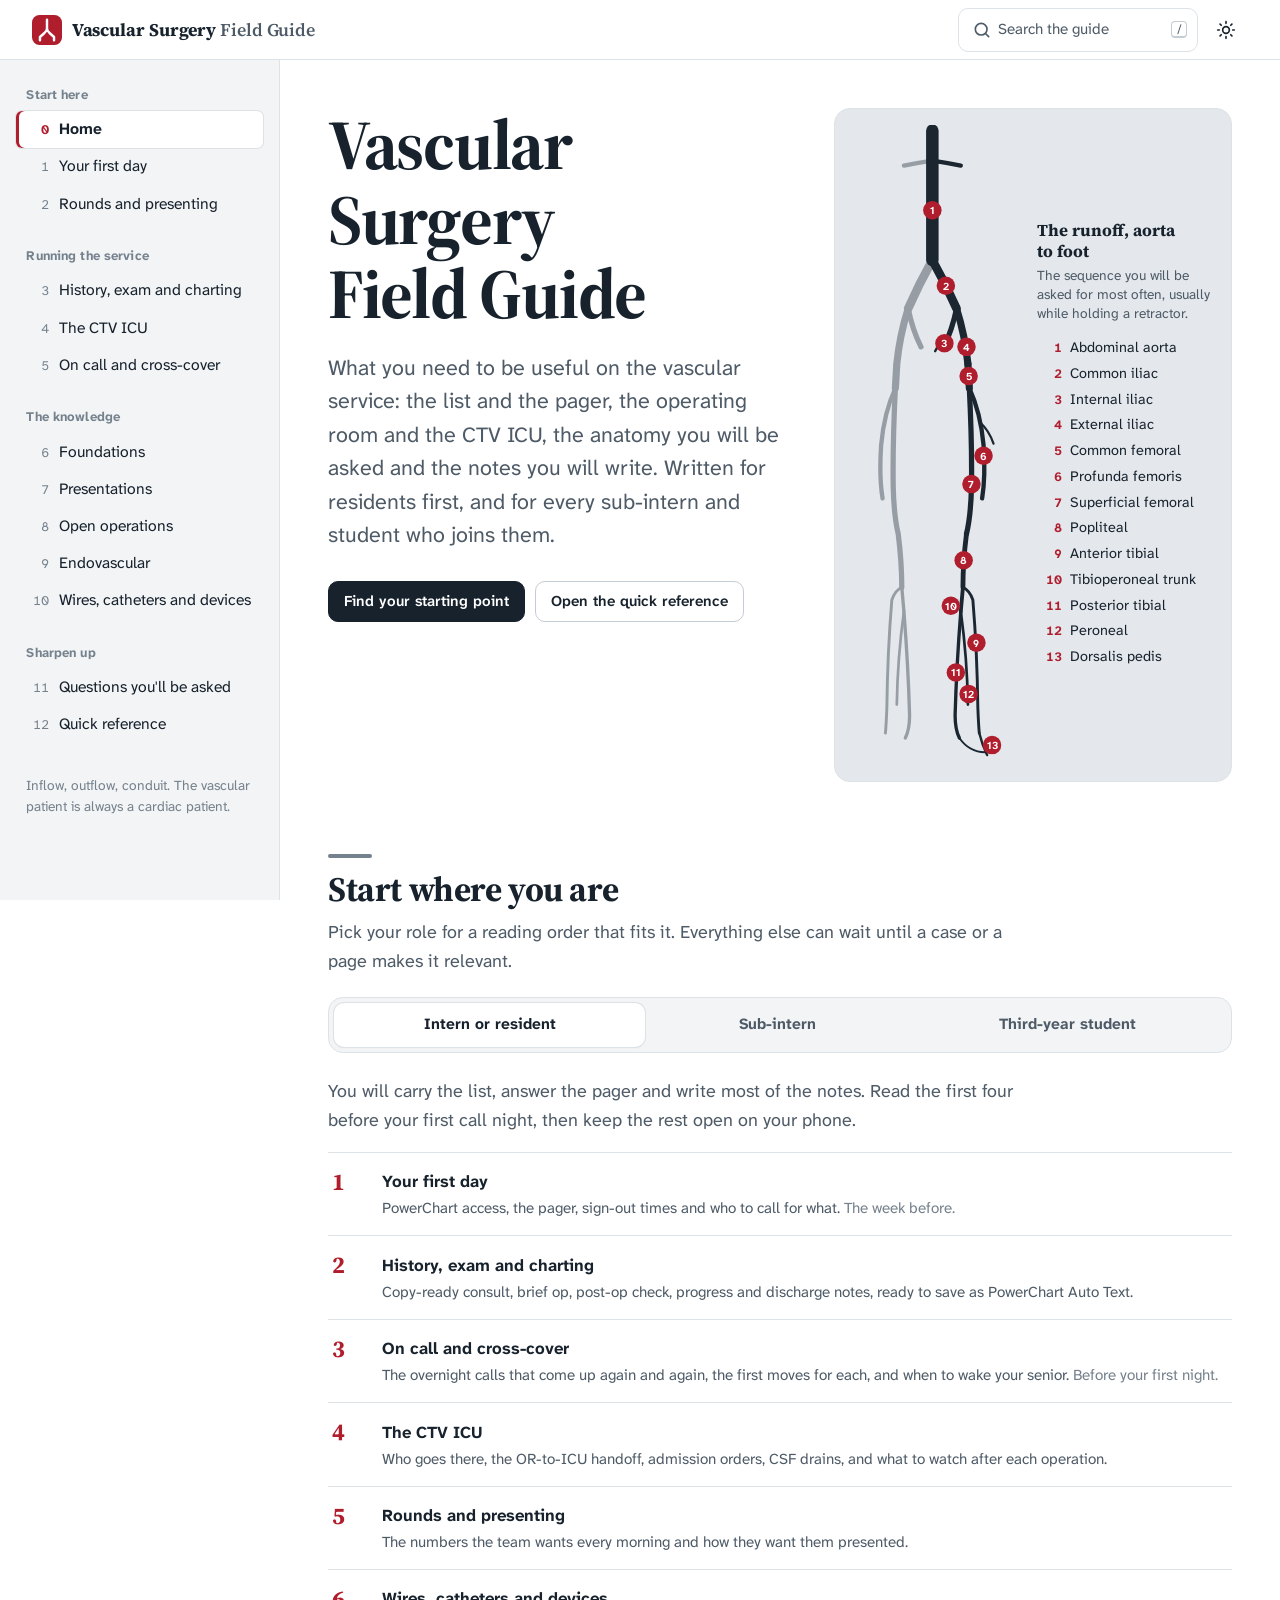
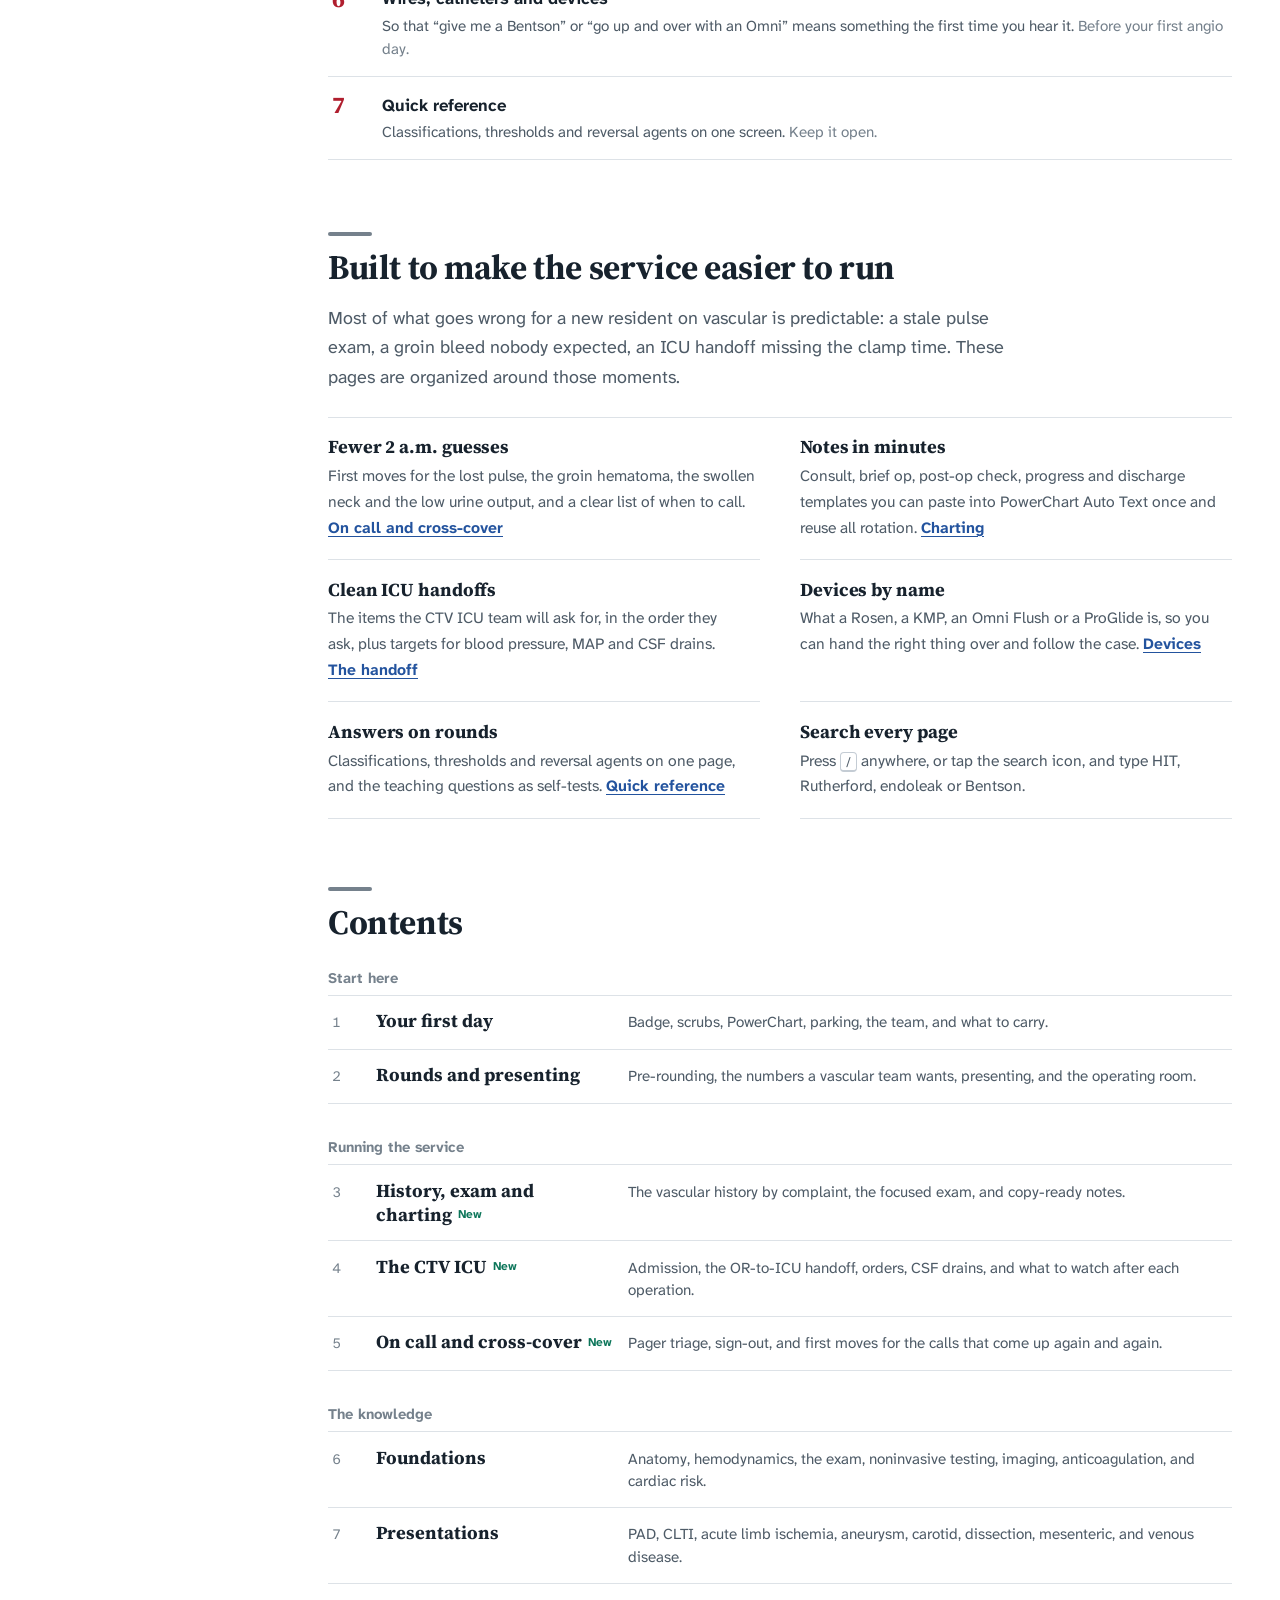
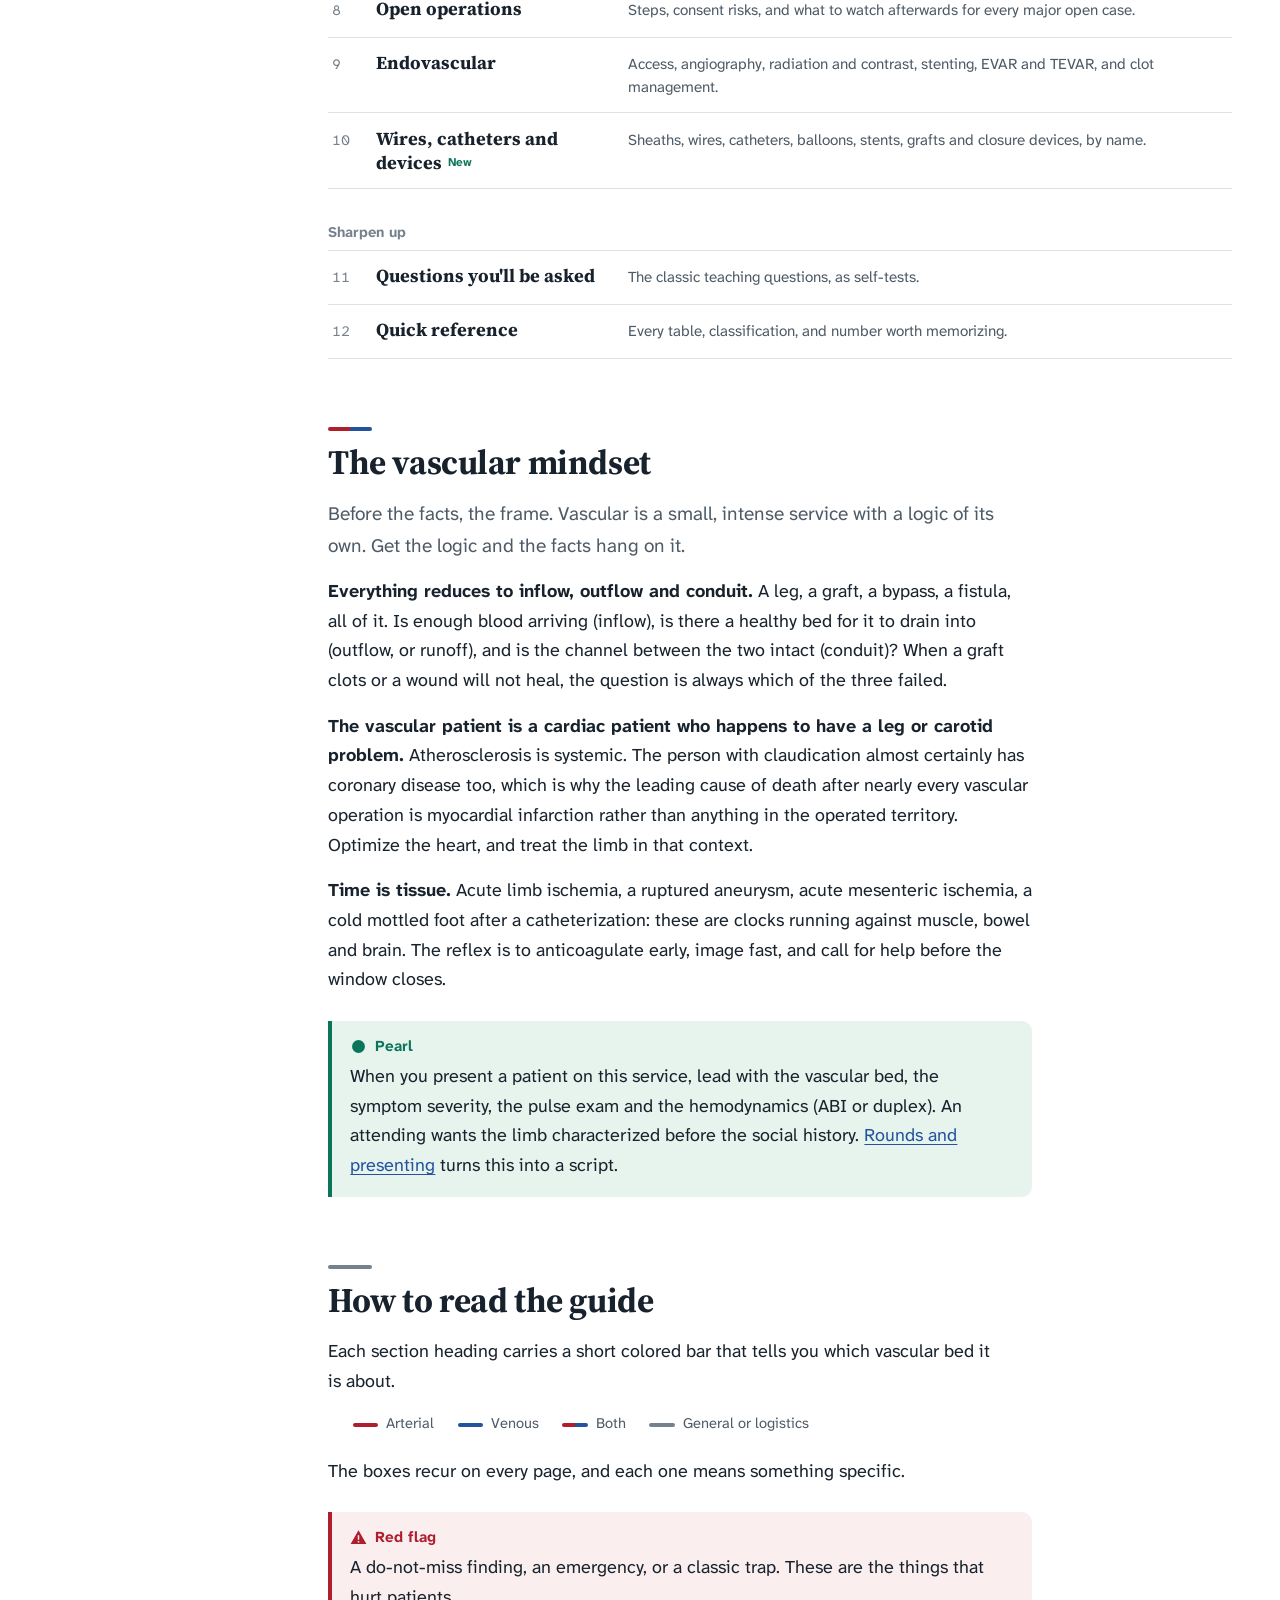
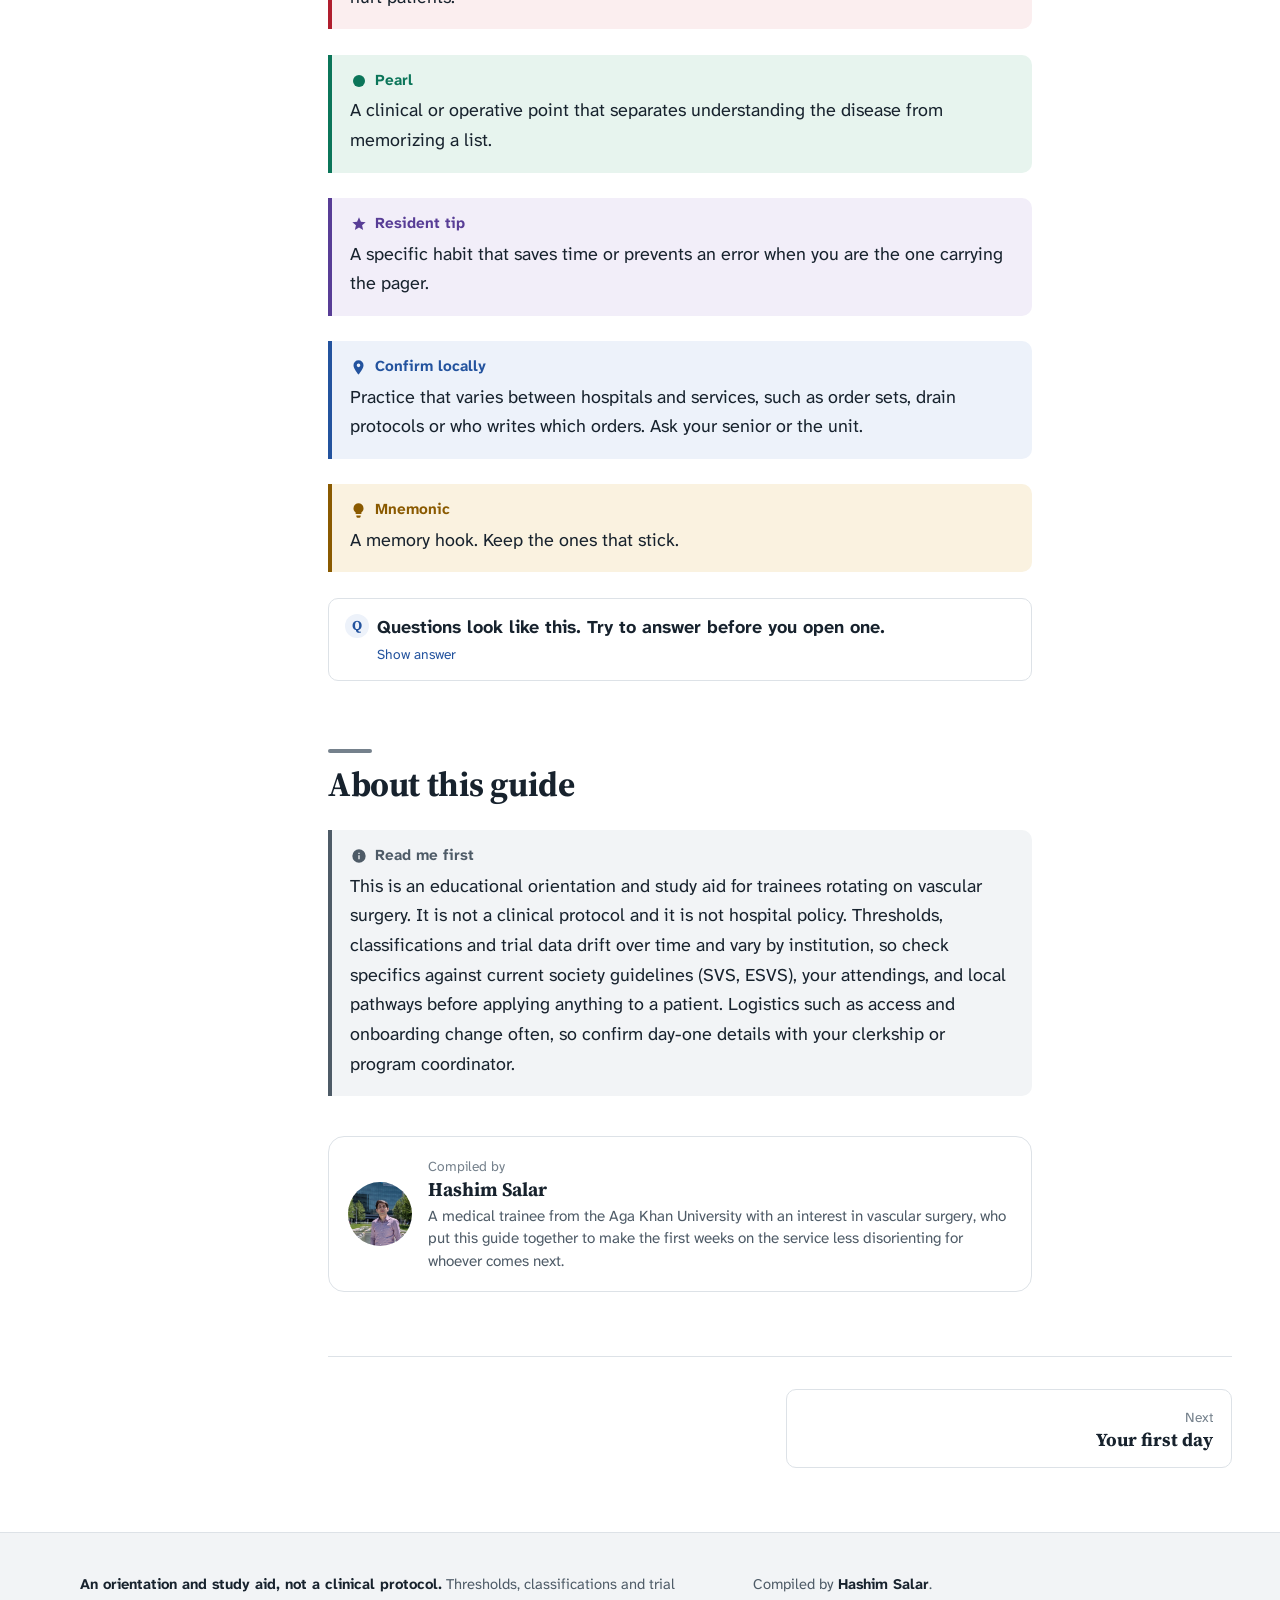
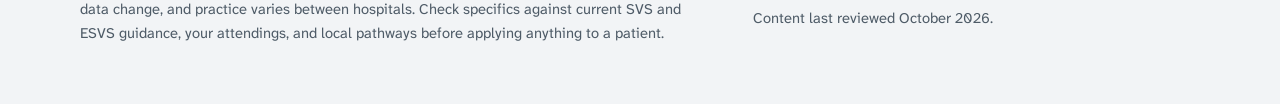
==== commit 9175392e: "Redesign the field guide and expand it for residents Rebuild every page on a new clinical design sys" ====
--- a/index.html
+++ b/index.html
@@ -1,232 +1,331 @@
 <!DOCTYPE html>
 <html lang="en">
 <head>
+<!-- @head -->
 <meta charset="UTF-8">
-<meta name="viewport" content="width=device-width, initial-scale=1.0">
-<title>Home · UNM Vascular Surgery Field Guide</title>
-<meta name="description" content="A field guide to the vascular surgery service at the University of New Mexico, for students, sub-interns, and new residents.">
+<meta name="viewport" content="width=device-width, initial-scale=1">
+<title>Vascular Surgery Field Guide</title>
+<meta name="description" content="Where to start for your role, the vascular mindset, and how the guide is organized.">
+<meta name="theme-color" content="#FFFFFF" media="(prefers-color-scheme: light)">
+<meta name="theme-color" content="#111A22" media="(prefers-color-scheme: dark)">
+<link rel="icon" href="assets/favicon.svg" type="image/svg+xml">
 <link rel="preconnect" href="https://fonts.googleapis.com">
 <link rel="preconnect" href="https://fonts.gstatic.com" crossorigin>
-<link href="https://fonts.googleapis.com/css2?family=Fraunces:ital,opsz,wght@0,9..144,400;0,9..144,500;0,9..144,600;0,9..144,700;0,9..144,900;1,9..144,400;1,9..144,500;1,9..144,600&family=Newsreader:ital,opsz,wght@0,6..72,400;0,6..72,500;0,6..72,600;0,6..72,700;1,6..72,400;1,6..72,500&family=Space+Mono:wght@400;700&display=swap" rel="stylesheet">
-<link rel="stylesheet" href="assets/styles.css">
-<script>document.documentElement.className+=' js';</script>
+<link rel="stylesheet" href="https://fonts.googleapis.com/css2?family=Atkinson+Hyperlegible+Next:ital,wght@0,400;0,600;0,700;1,400&family=Source+Serif+4:opsz,wght@8..60,600;8..60,700&display=swap">
+<link rel="stylesheet" href="assets/styles.css?v=1d2b40f6">
+<script>(function(){var r=document.documentElement;r.classList.add('js');try{var t=localStorage.getItem('vfg-theme');if(t==='dark'||t==='light')r.setAttribute('data-theme',t);}catch(e){}})();</script>
+<!-- /@head -->
 </head>
-<body>
-<button class="navtoggle" id="navToggle" aria-label="Open contents">&#9776; Contents</button>
-<div class="scrim" id="scrim"></div>
-<div class="progress" id="progress"></div>
-<div class="shell">
-  <aside class="sidebar" id="sidebar">
-    <div class="sb-head">
-      <a class="sb-brand" href="index.html"><svg class="sb-logo" viewBox="0 0 40 40" fill="none" aria-hidden="true"><circle cx="20" cy="20" r="18" stroke="#e0a78f" stroke-width="1.4" opacity=".5"></circle><circle cx="20" cy="20" r="12.5" stroke="#e8b69b" stroke-width="2"></circle><circle cx="20" cy="20" r="7" fill="#c33127"></circle><circle cx="20" cy="20" r="7" fill="none" stroke="#f6ead4" stroke-width="1" opacity=".45"></circle></svg>
-        <span>
-          <p class="sb-mark">Field Guide</p>
-          <p class="sb-title">Vascular <em>Surgery</em></p>
-        </span>
-      </a>
-      <p class="sb-inst"><span class="pip"></span> University of New Mexico</p>
-    </div>
-    <nav class="sb-nav">
-      <div class="sb-group">
-        <div class="sb-glabel"><span class="n">A</span> Start here</div>
-        <a class="sb-link" href="index.html"><span class="sx">00</span> Home &amp; orientation</a>
-        <a class="sb-link" href="first-day.html"><span class="sx">01</span> Your first day</a>
-        <a class="sb-link" href="rounds.html"><span class="sx">02</span> Rounds &amp; presenting</a>
-      </div>
-      <div class="sb-group">
-        <div class="sb-glabel"><span class="n">B</span> The knowledge</div>
-        <a class="sb-link" href="foundations.html"><span class="sx">03</span> Foundations</a>
-        <a class="sb-link" href="presentations.html"><span class="sx">04</span> Presentations</a>
-        <a class="sb-link" href="operations.html"><span class="sx">05</span> Open operations</a>
-        <a class="sb-link" href="endovascular.html"><span class="sx">06</span> Endovascular</a>
-      </div>
-      <div class="sb-group">
-        <div class="sb-glabel"><span class="n">C</span> Sharpen up</div>
-        <a class="sb-link" href="questions.html"><span class="sx">07</span> Questions you&rsquo;ll be asked</a>
-        <a class="sb-link" href="reference.html"><span class="sx">08</span> Quick reference</a>
-      </div>
-    </nav>
-    <div class="sb-foot">
-      <p>Inflow &middot; Outflow &middot; Conduit. The vascular patient is always a cardiac patient.</p>
-    </div>
-  </aside>
-  <main class="main">
-    <header class="hero cover">
-      <svg class="hero-wave" viewBox="0 0 1400 130" preserveAspectRatio="none" aria-hidden="true">
-        <path class="wave-faint" d="M0,70 L40,70 L50,70 L62,18 C70,40 74,92 84,92 C92,92 96,66 106,58 C114,52 122,70 136,70 L272,70 L282,70 L294,18 C302,40 306,92 316,92 C324,92 328,66 338,58 C346,52 354,70 368,70 L504,70 L514,70 L526,18 C534,40 538,92 548,92 C556,92 560,66 570,58 C578,52 586,70 600,70 L736,70 L746,70 L758,18 C766,40 770,92 780,92 C788,92 792,66 802,58 C810,52 818,70 832,70 L968,70 L978,70 L990,18 C998,40 1002,92 1012,92 C1020,92 1024,66 1034,58 C1042,52 1050,70 1064,70 L1200,70 L1400,70"></path>
-        <path id="dopPath" class="wave-trace wave-draw" d="M0,70 L40,70 L50,70 L62,18 C70,40 74,92 84,92 C92,92 96,66 106,58 C114,52 122,70 136,70 L272,70 L282,70 L294,18 C302,40 306,92 316,92 C324,92 328,66 338,58 C346,52 354,70 368,70 L504,70 L514,70 L526,18 C534,40 538,92 548,92 C556,92 560,66 570,58 C578,52 586,70 600,70 L736,70 L746,70 L758,18 C766,40 770,92 780,92 C788,92 792,66 802,58 C810,52 818,70 832,70 L968,70 L978,70 L990,18 C998,40 1002,92 1012,92 C1020,92 1024,66 1034,58 C1042,52 1050,70 1064,70 L1200,70 L1400,70"></path>
-        <path class="wave-comet" d="M0,70 L40,70 L50,70 L62,18 C70,40 74,92 84,92 C92,92 96,66 106,58 C114,52 122,70 136,70 L272,70 L282,70 L294,18 C302,40 306,92 316,92 C324,92 328,66 338,58 C346,52 354,70 368,70 L504,70 L514,70 L526,18 C534,40 538,92 548,92 C556,92 560,66 570,58 C578,52 586,70 600,70 L736,70 L746,70 L758,18 C766,40 770,92 780,92 C788,92 792,66 802,58 C810,52 818,70 832,70 L968,70 L978,70 L990,18 C998,40 1002,92 1012,92 C1020,92 1024,66 1034,58 C1042,52 1050,70 1064,70 L1200,70 L1400,70"></path>
-        <circle class="pulse-dot" r="4.5"><animateMotion dur="3.4s" begin="1.6s" repeatCount="indefinite" calcMode="linear" keyPoints="0;1" keyTimes="0;1"><mpath href="#dopPath"></mpath></animateMotion></circle>
+<body class="home">
+<!-- @nav -->
+<a class="skip" href="#main">Skip to content</a>
+<header class="topbar">
+  <button class="icon-btn menu-btn" type="button" data-nav-open aria-controls="rail" aria-expanded="false" aria-label="Open contents"><svg viewBox="0 0 24 24" fill="none" stroke="currentColor" stroke-width="2" stroke-linecap="round" aria-hidden="true"><path d="M4 7h16M4 12h16M4 17h16"/></svg></button>
+  <a class="brand" href="index.html"><svg class="brand-mark" viewBox="0 0 32 32" aria-hidden="true"><rect width="32" height="32" rx="8" fill="#B01E2E"/><path d="M16 5v9.5c0 2.2-1.2 3.6-3 5L8.5 23.5V27M16 14.5c0 2.2 1.2 3.6 3 5l4.5 4V27" fill="none" stroke="#fff" stroke-width="2.6" stroke-linecap="round" stroke-linejoin="round"/></svg><span class="brand-name">Vascular Surgery <span>Field Guide</span></span></a>
+  <div class="topbar-actions">
+    <button class="icon-btn search-btn" type="button" data-search-open aria-label="Search the guide"><svg viewBox="0 0 24 24" fill="none" stroke="currentColor" stroke-width="2" stroke-linecap="round" aria-hidden="true"><circle cx="11" cy="11" r="7"/><path d="m20 20-3.5-3.5"/></svg><span class="lbl">Search the guide</span><kbd>/</kbd></button>
+    <button class="icon-btn theme-btn" type="button" data-theme-toggle aria-label="Switch color theme"><svg class="sun" viewBox="0 0 24 24" fill="none" stroke="currentColor" stroke-width="2" stroke-linecap="round" aria-hidden="true"><circle cx="12" cy="12" r="4"/><path d="M12 2v2M12 20v2M4.9 4.9l1.4 1.4M17.7 17.7l1.4 1.4M2 12h2M20 12h2M4.9 19.1l1.4-1.4M17.7 6.3l1.4-1.4"/></svg><svg class="moon" viewBox="0 0 24 24" fill="none" stroke="currentColor" stroke-width="2" stroke-linecap="round" stroke-linejoin="round" aria-hidden="true"><path d="M20 14.5A8 8 0 1 1 9.5 4a6.5 6.5 0 0 0 10.5 10.5z"/></svg></button>
+  </div>
+</header>
+<div class="scrim" data-nav-close></div>
+<!-- /@nav -->
+<div class="frame">
+<!-- @rail -->
+<nav class="rail" id="rail" aria-label="Guide contents">
+  <div class="rail-close"><button class="icon-btn" type="button" data-nav-close aria-label="Close contents"><svg viewBox="0 0 24 24" fill="none" stroke="currentColor" stroke-width="2" stroke-linecap="round" aria-hidden="true"><path d="M6 6l12 12M18 6 6 18"/></svg></button></div>
+  <div class="rail-group">
+    <p class="rail-label">Start here</p>
+    <ol>
+      <li><a class="rail-link" href="index.html" aria-current="page"><span class="rail-n">0</span>Home</a></li>
+      <li><a class="rail-link" href="first-day.html"><span class="rail-n">1</span>Your first day</a></li>
+      <li><a class="rail-link" href="rounds.html"><span class="rail-n">2</span>Rounds and presenting</a></li>
+    </ol>
+  </div>
+  <div class="rail-group">
+    <p class="rail-label">Running the service</p>
+    <ol>
+      <li><a class="rail-link" href="charting.html"><span class="rail-n">3</span>History, exam and charting</a></li>
+      <li><a class="rail-link" href="ctv-icu.html"><span class="rail-n">4</span>The CTV ICU</a></li>
+      <li><a class="rail-link" href="on-call.html"><span class="rail-n">5</span>On call and cross-cover</a></li>
+    </ol>
+  </div>
+  <div class="rail-group">
+    <p class="rail-label">The knowledge</p>
+    <ol>
+      <li><a class="rail-link" href="foundations.html"><span class="rail-n">6</span>Foundations</a></li>
+      <li><a class="rail-link" href="presentations.html"><span class="rail-n">7</span>Presentations</a></li>
+      <li><a class="rail-link" href="operations.html"><span class="rail-n">8</span>Open operations</a></li>
+      <li><a class="rail-link" href="endovascular.html"><span class="rail-n">9</span>Endovascular</a></li>
+      <li><a class="rail-link" href="devices.html"><span class="rail-n">10</span>Wires, catheters and devices</a></li>
+    </ol>
+  </div>
+  <div class="rail-group">
+    <p class="rail-label">Sharpen up</p>
+    <ol>
+      <li><a class="rail-link" href="questions.html"><span class="rail-n">11</span>Questions you&#x27;ll be asked</a></li>
+      <li><a class="rail-link" href="reference.html"><span class="rail-n">12</span>Quick reference</a></li>
+    </ol>
+  </div>
+  <p class="rail-note">Inflow, outflow, conduit. The vascular patient is always a cardiac patient.</p>
+</nav>
+<!-- /@rail -->
+<main id="main" class="page" tabindex="-1">
+
+  <header class="hero">
+    <div>
+      <h1>Vascular Surgery Field Guide</h1>
+      <p class="summary">What you need to be useful on the vascular service: the list and the pager, the operating room and the CTV ICU, the anatomy you will be asked and the notes you will write. Written for residents first, and for every sub-intern and student who joins them.</p>
+      <div class="hero-actions">
+        <a class="btn primary" href="#start">Find your starting point</a>
+        <a class="btn" href="reference.html">Open the quick reference</a>
+      </div>
+    </div>
+
+    <figure class="angio">
+      <svg viewBox="20 0 210 900" role="img" aria-labelledby="angio-title">
+        <title id="angio-title">The arterial tree from the abdominal aorta to the foot, with thirteen numbered vessels</title>
+        <!-- ghost leg (patient's other side) -->
+        <g class="ghost-leg" opacity=".38">
+          <path class="v run" pathLength="1" style="--d:.25s" stroke-width="6.1" d="M120 50 Q100 53 80 57"/>
+          <path class="v run" pathLength="1" style="--d:.35s" stroke-width="12.2" d="M120 190 Q102 222 86 258"/>
+          <path class="v run" pathLength="1" style="--d:.6s" stroke-width="7.4" d="M86 258 Q92 288 104 312"/>
+          <path class="v run" pathLength="1" style="--d:.6s" stroke-width="10.1" d="M86 258 Q74 296 70 336 L68 370"/>
+          <path class="v run" pathLength="1" style="--d:1s" stroke-width="6.1" d="M68 370 Q52 405 48 450 Q45 495 50 525"/>
+          <path class="v run" pathLength="1" style="--d:1s" stroke-width="7.4" d="M68 370 Q64 450 65 510 Q66 550 72 575 Q77 615 77 650"/>
+          <path class="v run" pathLength="1" style="--d:1.7s" stroke-width="4.1" d="M77 650 Q67 655 63 668 Q57 740 56 820 Q55 845 54 855"/>
+          <path class="v run" pathLength="1" style="--d:1.7s" stroke-width="4.7" d="M77 650 L80 684 Q86 760 88 830 Q88 850 82 862"/>
+          <path class="v run" pathLength="1" style="--d:1.9s" stroke-width="3.8" d="M80 684 Q71 750 70 815"/>
+        </g>
+        <!-- labelled leg -->
+        <g>
+          <path class="v run" pathLength="1" style="--d:0s" stroke-width="17.6" d="M120 8 V190"/>
+          <path class="v run" pathLength="1" style="--d:.25s" stroke-width="6.1" d="M120 50 Q140 53 160 57"/>
+          <path class="v run" pathLength="1" style="--d:.35s" stroke-width="12.2" d="M120 190 Q138 222 154 258"/>
+          <path class="v run" pathLength="1" style="--d:.6s" stroke-width="7.4" d="M154 258 Q148 288 136 312"/>
+          <path class="v run" pathLength="1" style="--d:.75s" stroke-width="3.5" d="M142 300 Q130 304 124 318"/>
+          <path class="v run" pathLength="1" style="--d:.6s" stroke-width="10.1" d="M154 258 Q166 296 170 336"/>
+          <path class="v run" pathLength="1" style="--d:.85s" stroke-width="10.1" d="M170 336 L172 370"/>
+          <path class="v run" pathLength="1" style="--d:1s" stroke-width="6.1" d="M172 370 Q188 405 192 450 Q195 495 190 525"/>
+          <path class="v run" pathLength="1" style="--d:1.15s" stroke-width="3.2" d="M187 418 Q200 430 206 448"/>
+          <path class="v run" pathLength="1" style="--d:1s" stroke-width="7.4" d="M172 370 Q176 450 175 510 Q174 550 168 575"/>
+          <path class="v run" pathLength="1" style="--d:1.45s" stroke-width="6.8" d="M168 575 Q163 615 163 650"/>
+          <path class="v run" pathLength="1" style="--d:1.7s" stroke-width="4.1" d="M163 650 Q173 655 177 668 Q183 740 184 820 Q185 845 186 855"/>
+          <path class="v run" pathLength="1" style="--d:1.7s" stroke-width="5.4" d="M163 650 L160 684"/>
+          <path class="v run" pathLength="1" style="--d:1.9s" stroke-width="4.7" d="M160 684 Q154 760 152 830 Q152 850 158 862"/>
+          <path class="v run" pathLength="1" style="--d:1.9s" stroke-width="3.8" d="M160 684 Q169 750 170 815"/>
+          <path class="v run" pathLength="1" style="--d:2.2s" stroke-width="3.4" d="M186 855 Q190 872 197 886"/>
+          <path class="v run" pathLength="1" style="--d:2.3s" stroke-width="2.7" d="M158 862 Q172 882 194 882"/>
+        </g>
+        <!-- numbered pins, in runoff order -->
+        <g class="pin" data-v="1" style="--d:0s"><circle cx="120" cy="120" r="13"/><text x="120" y="120.5">1</text></g>
+        <g class="pin" data-v="2" style="--d:.35s"><circle cx="139" cy="226" r="13"/><text x="139" y="226.5">2</text></g>
+        <g class="pin" data-v="3" style="--d:.6s"><circle cx="137" cy="307" r="13"/><text x="137" y="307.5">3</text></g>
+        <g class="pin" data-v="4" style="--d:.6s"><circle cx="168" cy="312" r="13"/><text x="168" y="312.5">4</text></g>
+        <g class="pin" data-v="5" style="--d:.85s"><circle cx="171" cy="353" r="13"/><text x="171" y="353.5">5</text></g>
+        <g class="pin" data-v="6" style="--d:1s"><circle cx="192" cy="465" r="13"/><text x="192" y="465.5">6</text></g>
+        <g class="pin" data-v="7" style="--d:1s"><circle cx="175" cy="505" r="13"/><text x="175" y="505.5">7</text></g>
+        <g class="pin" data-v="8" style="--d:1.45s"><circle cx="164" cy="612" r="13"/><text x="164" y="612.5">8</text></g>
+        <g class="pin" data-v="9" style="--d:1.7s"><circle cx="182" cy="728" r="13"/><text x="182" y="728.5">9</text></g>
+        <g class="pin" data-v="10" style="--d:1.7s"><circle cx="146" cy="676" r="13"/><text x="146" y="676.5">10</text></g>
+        <g class="pin" data-v="11" style="--d:1.9s"><circle cx="153" cy="770" r="13"/><text x="153" y="770.5">11</text></g>
+        <g class="pin" data-v="12" style="--d:1.9s"><circle cx="171" cy="800" r="13"/><text x="171" y="800.5">12</text></g>
+        <g class="pin" data-v="13" style="--d:2.2s"><circle cx="204" cy="872" r="13"/><text x="204" y="872.5">13</text></g>
       </svg>
-      <div class="hero-inner wrap">
-        <p class="eyebrow seq d1">University of New Mexico &middot; Surgery</p>
-        <h1 class="title seq d2"><span class="l1">The Vascular</span> <em>Field Guide</em></h1>
-        <p class="lede seq d3">Everything a medical student, sub-intern, or new resident needs when joining the vascular surgery service at UNM. The anatomy and physiology you will be asked about, the presentations that fill the consult pager, the open and endovascular cases you will scrub, and how to actually function on rounds and in the operating room.</p>
-        <div class="hero-meta seq d4">
-          <span class="chip"><b data-count="9">0</b> chapters</span>
-          <span class="chip"><b data-count="12">0</b> presentations</span>
-          <span class="chip"><b data-count="11">0</b> operations</span>
-          <span class="chip"><b data-count="60" data-suffix="+">0</b> teaching questions</span>
-          <span class="chip ven"><b>Inflow &middot; Outflow &middot; Conduit</b></span>
-        </div>
-      </div>
-    </header>
-
-    <div class="disclaimer">
-      <div class="box reveal">
-        <b>Read me first</b>
-        This is an educational orientation and study aid for trainees rotating on vascular surgery at UNM. It is not a clinical protocol and it is not official hospital policy. Thresholds, classifications, and trial data drift over time and vary by institution, so verify specifics against current society guidelines (SVS, ESVS), your attendings, and local UNM pathways before applying anything to a real patient. Logistics such as access and onboarding change often, so confirm the day-one details with your clerkship or program coordinator.
-      </div>
-    </div>
-
-    <div class="wrap">
-      <div class="credit reveal">
-        <img class="avatar" src="assets/portrait.jpg" alt="Portrait of the author" width="70" height="70">
-        <div class="who">
-          <p class="ck">Compiled by</p>
-          <p class="cname">Hashim Salar</p>
-          <p class="cbio">A medical trainee with an interest in vascular surgery and interventional radiology, who put this together to make the first weeks on the service less disorienting for whoever comes next.</p>
-        </div>
-      </div>
-
-      <!-- WHO THIS IS FOR -->
-      <section class="section first" id="who" data-title="Who this is for">
-        <div class="sec-head reveal">
-          <span class="sec-num">START HERE</span>
-          <h2 class="sec-title">Who this is <em>for</em></h2>
-          <div class="rule"></div>
-          <p class="sec-intro">Written for whoever walks onto the vascular service and needs to be useful quickly. Read what fits your role, and ignore the rest until it becomes relevant.</p>
-        </div>
-        <div class="aud stagger">
-          <div class="a-card">
-            <p class="who">MS3s</p>
-            <p>On your core surgery clerkship and new to the wards. Start with the first-day and rounds chapters, then read foundations before your first case.</p>
-          </div>
-          <div class="a-card">
-            <p class="who">Sub-interns</p>
-            <p>Acting interns expected to carry patients and present. Lean on rounds, presentations, and operations, and answer the teaching questions out loud.</p>
-          </div>
-          <div class="a-card">
-            <p class="who">New residents</p>
-            <p>Interns and off-service residents rotating through. The reference and endovascular chapters are the fastest on-ramp to sounding fluent.</p>
-          </div>
-          <div class="a-card">
-            <p class="who">Anyone joining</p>
-            <p>Visiting students, advanced practice providers, and rotators of every kind. The whole guide is built to get you oriented and contributing fast.</p>
-          </div>
-        </div>
-      </section>
-
-      <!-- CHAPTER INDEX -->
-      <section class="section" id="chapters" data-title="The chapters">
-        <div class="sec-head reveal">
-          <span class="sec-num">CONTENTS</span>
-          <h2 class="sec-title">The <em>chapters</em></h2>
-          <div class="rule"></div>
-          <p class="sec-intro">Nine chapters, in roughly the order you will need them. The first three get you onto the service; the middle four are the knowledge; the last two are for the night before and the ten minutes before rounds.</p>
-        </div>
-        <div class="idx stagger">
-          <a class="idx-card ven" href="first-day.html">
-            <span class="num">01</span>
-            <h3>Your first day</h3>
-            <p>Badge and ID, scrubs, PowerChart access, parking, pagers, and who to find before rounds start.</p>
-            <span class="go">Open chapter <span class="arr">&rarr;</span></span>
-          </a>
-          <a class="idx-card ven" href="rounds.html">
-            <span class="num">02</span>
-            <h3>Rounds &amp; presenting</h3>
-            <p>How to pre-round, gather the numbers a vascular team wants, write the note, and present like you belong.</p>
-            <span class="go">Open chapter <span class="arr">&rarr;</span></span>
-          </a>
-          <a class="idx-card" href="foundations.html">
-            <span class="num">03</span>
-            <h3>Foundations</h3>
-            <p>Arterial and venous anatomy, hemodynamics, the exam, noninvasive testing, imaging, and anticoagulation.</p>
-            <span class="go">Open chapter <span class="arr">&rarr;</span></span>
-          </a>
-          <a class="idx-card" href="presentations.html">
-            <span class="num">04</span>
-            <h3>Presentations</h3>
-            <p>PAD, CLTI, acute limb ischemia, aneurysms, carotid disease, dissection, mesenteric ischemia, and venous disease.</p>
-            <span class="go">Open chapter <span class="arr">&rarr;</span></span>
-          </a>
-          <a class="idx-card" href="operations.html">
-            <span class="num">05</span>
-            <h3>Open operations</h3>
-            <p>Carotid endarterectomy, open aneurysm repair, bypass, dialysis access, amputation, and fasciotomy.</p>
-            <span class="go">Open chapter <span class="arr">&rarr;</span></span>
-          </a>
-          <a class="idx-card" href="endovascular.html">
-            <span class="num">06</span>
-            <h3>Endovascular</h3>
-            <p>Access, wires and catheters, angiography, radiation and contrast, EVAR and TEVAR, stenting, and thrombectomy.</p>
-            <span class="go">Open chapter <span class="arr">&rarr;</span></span>
-          </a>
-          <a class="idx-card" href="questions.html">
-            <span class="num">07</span>
-            <h3>Questions you'll be asked</h3>
-            <p>The classic teaching questions, grouped by angle, each with the answer an attending wants to hear.</p>
-            <span class="go">Open chapter <span class="arr">&rarr;</span></span>
-          </a>
-          <a class="idx-card ven" href="reference.html">
-            <span class="num">08</span>
-            <h3>Quick reference</h3>
-            <p>Every table, classification, and high-yield number in one place for the pre-round cram.</p>
-            <span class="go">Open chapter <span class="arr">&rarr;</span></span>
-          </a>
-        </div>
-      </section>
-
-      <!-- MINDSET -->
-      <section class="section" id="mindset" data-title="The vascular mindset">
-        <div class="sec-head reveal">
-          <span class="sec-num">ORIENTATION</span>
-          <h2 class="sec-title">The vascular <em>mindset</em></h2>
-          <div class="rule"></div>
-          <p class="sec-intro">Before the facts, the frame. Vascular is a small, intense service with a logic of its own. Get the logic and the facts hang on it.</p>
-        </div>
-        <p>Three habits of thought will make you sound like you belong on the service.</p>
-        <p><span class="lead-in">First, everything reduces to inflow, outflow, and conduit.</span> A leg, a graft, a bypass, a fistula, all of it. Is there enough blood arriving (inflow), a healthy bed for it to drain into (outflow, or runoff), and an intact channel between the two (conduit)? When a graft clots or a wound will not heal, the question is always which of those three failed.</p>
-        <p><span class="lead-in">Second, the vascular patient is a cardiac patient who happens to have a leg or carotid problem.</span> Atherosclerosis is systemic. The person with claudication almost certainly has coronary disease too, which is why the leading cause of death after nearly every vascular operation is myocardial infarction rather than the operated territory itself. Optimize the heart, and treat the limb in that context.</p>
-        <p><span class="lead-in">Third, time is tissue.</span> Acute limb ischemia, ruptured aneurysm, acute mesenteric ischemia, a cold mottled foot after a catheterization, these are clocks running against muscle, bowel, and brain. The reflex is to anticoagulate early, image fast, and call for help before the window closes.</p>
-        <div class="box pearl reveal">
-          <div class="lab"><span class="dot"></span>Pearl</div>
-          <p>When you present a patient on this service, lead with the vascular bed, the symptom severity, the pulse exam, and the hemodynamics (ABI or duplex). An attending wants the limb characterized before the social history. Structure your thinking the way the service thinks and you will rarely be lost. The next chapter turns this into an actual presentation script.</p>
-        </div>
-
-        <h3 id="how-to-use">How to use this guide</h3>
-        <p>Read <a href="first-day.html">Your first day</a> and <a href="rounds.html">Rounds and presenting</a> before you show up, because they are the difference between a smooth first morning and a lost one. Read <a href="foundations.html">Foundations</a> and <a href="presentations.html">Presentations</a> in the first week, since they cover the language and reasoning everyone will assume you have. Skim the relevant entry in <a href="operations.html">Operations</a> or <a href="endovascular.html">Endovascular</a> the night before you scrub a given case, then re-read it after while it is fresh. <a href="questions.html">Questions you'll be asked</a> is for the ten minutes before rounds, and <a href="reference.html">Quick reference</a> is what you screenshot and keep on your phone.</p>
-        <p>The colored boxes recur throughout, and each one means something specific.</p>
-        <div class="box q-box reveal">
-          <div class="lab"><span class="dot"></span>Question</div>
-          <p>A question you will actually be asked, with the answer an attending wants to hear. If you can answer these cold, you are ahead of most rotators.</p>
-        </div>
-        <div class="box pearl reveal">
-          <div class="lab"><span class="dot"></span>Pearl</div>
-          <p>A clinical or operative point that separates someone who memorized a list from someone who understands the disease.</p>
-        </div>
-        <div class="box flag reveal">
-          <div class="lab"><span class="dot"></span>Red flag</div>
-          <p>A do-not-miss finding, an emergency, or a classic trap. These are the things that hurt patients and end rotations badly.</p>
-        </div>
-        <div class="box mnem reveal">
-          <div class="lab"><span class="dot"></span>Mnemonic</div>
-          <p>A memory hook. Use the ones that stick and ignore the rest.</p>
-        </div>
-      </section>
-
-      <div class="divider"><svg viewBox="0 0 120 24" aria-hidden="true"><path d="M0,12 L46,12 L52,3 L60,21 L66,12 L120,12" fill="none" stroke="#9b1d20" stroke-width="2"></path></svg></div>
-
-      <footer class="foot">
-        <p><b>How to use this</b></p>
-        <p>This guide distills the orientation, anatomy, presentations, operations, and questions that a trainee rotating on vascular surgery is most likely to need. It is deliberately concise and is <strong>not a clinical protocol</strong>. Read it the night before, skim it on the way in, and let the cases turn the lists into knowledge.</p>
-        <p class="mantra">Inflow, outflow, conduit, and the vascular patient is always a cardiac patient.</p>
-      </footer>
-    </div>
-  </main>
-
-</div><!-- /.shell -->
-<button class="totop" id="toTop" aria-label="Back to top">&uarr; TOP</button>
-<script src="assets/app.js"></script>
+      <figcaption>
+        <p class="cap-title">The runoff, aorta to foot</p>
+        <p class="cap-sub">The sequence you will be asked for most often, usually while holding a retractor.</p>
+        <ol>
+          <li data-v="1">Abdominal aorta</li>
+          <li data-v="2">Common iliac</li>
+          <li data-v="3">Internal iliac</li>
+          <li data-v="4">External iliac</li>
+          <li data-v="5">Common femoral</li>
+          <li data-v="6">Profunda femoris</li>
+          <li data-v="7">Superficial femoral</li>
+          <li data-v="8">Popliteal</li>
+          <li data-v="9">Anterior tibial</li>
+          <li data-v="10">Tibioperoneal trunk</li>
+          <li data-v="11">Posterior tibial</li>
+          <li data-v="12">Peroneal</li>
+          <li data-v="13">Dorsalis pedis</li>
+        </ol>
+      </figcaption>
+    </figure>
+  </header>
+
+  <section class="sec tracks" id="start" data-title="Start where you are">
+    <h2>Start where you are</h2>
+    <p class="muted prose">Pick your role for a reading order that fits it. Everything else can wait until a case or a page makes it relevant.</p>
+    <div class="track-tabs" role="tablist" aria-label="Your role">
+      <button class="track-tab" role="tab" id="tab-resident" aria-controls="track-resident" aria-selected="true">Intern or resident</button>
+      <button class="track-tab" role="tab" id="tab-subi" aria-controls="track-subi" aria-selected="false" tabindex="-1">Sub-intern</button>
+      <button class="track-tab" role="tab" id="tab-ms3" aria-controls="track-ms3" aria-selected="false" tabindex="-1">Third-year student</button>
+    </div>
+
+    <div class="track-panel" id="track-resident" role="tabpanel" aria-labelledby="tab-resident">
+      <h3 class="visually-hidden">Intern or resident</h3>
+      <p class="track-why">You will carry the list, answer the pager and write most of the notes. Read the first four before your first call night, then keep the rest open on your phone.</p>
+      <ol class="path">
+        <li><a href="first-day.html"><span class="p-t">Your first day</span><span class="p-d">PowerChart access, the pager, sign-out times and who to call for what. <span class="p-when">The week before.</span></span></a></li>
+        <li><a href="charting.html"><span class="p-t">History, exam and charting</span><span class="p-d">Copy-ready consult, brief op, post-op check, progress and discharge notes, ready to save as PowerChart Auto Text.</span></a></li>
+        <li><a href="on-call.html"><span class="p-t">On call and cross-cover</span><span class="p-d">The overnight calls that come up again and again, the first moves for each, and when to wake your senior. <span class="p-when">Before your first night.</span></span></a></li>
+        <li><a href="ctv-icu.html"><span class="p-t">The CTV ICU</span><span class="p-d">Who goes there, the OR-to-ICU handoff, admission orders, CSF drains, and what to watch after each operation.</span></a></li>
+        <li><a href="rounds.html"><span class="p-t">Rounds and presenting</span><span class="p-d">The numbers the team wants every morning and how they want them presented.</span></a></li>
+        <li><a href="devices.html"><span class="p-t">Wires, catheters and devices</span><span class="p-d">So that “give me a Bentson” or “go up and over with an Omni” means something the first time you hear it. <span class="p-when">Before your first angio day.</span></span></a></li>
+        <li><a href="reference.html"><span class="p-t">Quick reference</span><span class="p-d">Classifications, thresholds and reversal agents on one screen. <span class="p-when">Keep it open.</span></span></a></li>
+      </ol>
+    </div>
+
+    <div class="track-panel" id="track-subi" role="tabpanel" aria-labelledby="tab-subi" hidden>
+      <h3 class="visually-hidden">Sub-intern</h3>
+      <p class="track-why">You will carry patients, present them like an intern and take some first calls with backup. Everything you practice here is what intern year asks of you in July.</p>
+      <ol class="path">
+        <li><a href="first-day.html"><span class="p-t">Your first day</span><span class="p-d">Badge, scrubs, PowerChart and where the team meets. <span class="p-when">The week before.</span></span></a></li>
+        <li><a href="rounds.html"><span class="p-t">Rounds and presenting</span><span class="p-d">Pre-rounding, the vascular numbers, and a presentation that ends on a plan.</span></a></li>
+        <li><a href="charting.html"><span class="p-t">History, exam and charting</span><span class="p-d">The focused vascular exam and the notes you will be writing, with templates.</span></a></li>
+        <li><a href="presentations.html"><span class="p-t">Presentations</span><span class="p-d">PAD, CLTI, acute limb ischemia, aneurysm, carotid, dissection, mesenteric and venous disease. <span class="p-when">First week.</span></span></a></li>
+        <li><a href="operations.html"><span class="p-t">Open operations</span><span class="p-d">Steps, consent risks and what to watch after each case. <span class="p-when">The night before you scrub.</span></span></a></li>
+        <li><a href="on-call.html"><span class="p-t">On call and cross-cover</span><span class="p-d">How residents triage the pager overnight. Learn it now and your first call night as an intern is far less frightening.</span></a></li>
+        <li><a href="questions.html"><span class="p-t">Questions you'll be asked</span><span class="p-d">Answer out loud, then reveal. <span class="p-when">Ten minutes before rounds.</span></span></a></li>
+      </ol>
+    </div>
+
+    <div class="track-panel" id="track-ms3" role="tabpanel" aria-labelledby="tab-ms3" hidden>
+      <h3 class="visually-hidden">Third-year student</h3>
+      <p class="track-why">You will follow a few patients closely, pre-round, present and scrub. Aim to be useful and to learn the logic of the service; the habits you build here (a specific pulse exam, a note that is true today, a plan you commit to) carry straight into residency.</p>
+      <ol class="path">
+        <li><a href="first-day.html"><span class="p-t">Your first day</span><span class="p-d">The logistics that decide whether your first morning goes smoothly. <span class="p-when">The week before.</span></span></a></li>
+        <li><a href="rounds.html"><span class="p-t">Rounds and presenting</span><span class="p-d">How to pre-round, what to gather, and how to present a vascular patient.</span></a></li>
+        <li><a href="foundations.html"><span class="p-t">Foundations</span><span class="p-d">Anatomy, the pulse exam, the ABI and the anticoagulants. <span class="p-when">First week.</span></span></a></li>
+        <li><a href="presentations.html"><span class="p-t">Presentations</span><span class="p-d">The diseases behind the consult pager.</span></a></li>
+        <li><a href="operations.html"><span class="p-t">Open operations</span><span class="p-d">Read the case the night before and name the structures in the wound. <span class="p-when">Before each case.</span></span></a></li>
+        <li><a href="endovascular.html"><span class="p-t">Endovascular</span><span class="p-d">Access, angiography and radiation safety, so the angio suite makes sense.</span></a></li>
+        <li><a href="questions.html"><span class="p-t">Questions you'll be asked</span><span class="p-d">The classic teaching questions with the answers attendings want.</span></a></li>
+      </ol>
+    </div>
+  </section>
+
+  <section class="sec" id="why" data-title="What the guide saves you">
+    <h2>Built to make the service easier to run</h2>
+    <p class="muted prose">Most of what goes wrong for a new resident on vascular is predictable: a stale pulse exam, a groin bleed nobody expected, an ICU handoff missing the clamp time. These pages are organized around those moments.</p>
+    <div class="gains">
+      <div><h3>Fewer 2 a.m. guesses</h3><p>First moves for the lost pulse, the groin hematoma, the swollen neck and the low urine output, and a clear list of when to call. <a href="on-call.html">On call and cross-cover</a></p></div>
+      <div><h3>Notes in minutes</h3><p>Consult, brief op, post-op check, progress and discharge templates you can paste into PowerChart Auto Text once and reuse all rotation. <a href="charting.html">Charting</a></p></div>
+      <div><h3>Clean ICU handoffs</h3><p>The items the CTV ICU team will ask for, in the order they ask, plus targets for blood pressure, MAP and CSF drains. <a href="ctv-icu.html#handoff">The handoff</a></p></div>
+      <div><h3>Devices by name</h3><p>What a Rosen, a KMP, an Omni Flush or a ProGlide is, so you can hand the right thing over and follow the case. <a href="devices.html">Devices</a></p></div>
+      <div><h3>Answers on rounds</h3><p>Classifications, thresholds and reversal agents on one page, and the teaching questions as self-tests. <a href="reference.html">Quick reference</a></p></div>
+      <div><h3>Search every page</h3><p>Press <kbd>/</kbd> anywhere, or tap the search icon, and type HIT, Rutherford, endoleak or Bentson.</p></div>
+    </div>
+  </section>
+
+  <section class="sec" id="contents" data-title="Contents">
+    <h2>Contents</h2>
+    <div class="contents">
+      <div class="contents-group">
+        <p>Start here</p>
+        <ol>
+          <li><a href="first-day.html"><span class="c-n">1</span><span class="c-t">Your first day</span><span class="c-d">Badge, scrubs, PowerChart, parking, the team, and what to carry.</span></a></li>
+          <li><a href="rounds.html"><span class="c-n">2</span><span class="c-t">Rounds and presenting</span><span class="c-d">Pre-rounding, the numbers a vascular team wants, presenting, and the operating room.</span></a></li>
+        </ol>
+      </div>
+      <div class="contents-group">
+        <p>Running the service</p>
+        <ol>
+          <li><a href="charting.html"><span class="c-n">3</span><span class="c-t">History, exam and charting<span class="new">New</span></span><span class="c-d">The vascular history by complaint, the focused exam, and copy-ready notes.</span></a></li>
+          <li><a href="ctv-icu.html"><span class="c-n">4</span><span class="c-t">The CTV ICU<span class="new">New</span></span><span class="c-d">Admission, the OR-to-ICU handoff, orders, CSF drains, and what to watch after each operation.</span></a></li>
+          <li><a href="on-call.html"><span class="c-n">5</span><span class="c-t">On call and cross-cover<span class="new">New</span></span><span class="c-d">Pager triage, sign-out, and first moves for the calls that come up again and again.</span></a></li>
+        </ol>
+      </div>
+      <div class="contents-group">
+        <p>The knowledge</p>
+        <ol>
+          <li><a href="foundations.html"><span class="c-n">6</span><span class="c-t">Foundations</span><span class="c-d">Anatomy, hemodynamics, the exam, noninvasive testing, imaging, anticoagulation, and cardiac risk.</span></a></li>
+          <li><a href="presentations.html"><span class="c-n">7</span><span class="c-t">Presentations</span><span class="c-d">PAD, CLTI, acute limb ischemia, aneurysm, carotid, dissection, mesenteric, and venous disease.</span></a></li>
+          <li><a href="operations.html"><span class="c-n">8</span><span class="c-t">Open operations</span><span class="c-d">Steps, consent risks, and what to watch afterwards for every major open case.</span></a></li>
+          <li><a href="endovascular.html"><span class="c-n">9</span><span class="c-t">Endovascular</span><span class="c-d">Access, angiography, radiation and contrast, stenting, EVAR and TEVAR, and clot management.</span></a></li>
+          <li><a href="devices.html"><span class="c-n">10</span><span class="c-t">Wires, catheters and devices<span class="new">New</span></span><span class="c-d">Sheaths, wires, catheters, balloons, stents, grafts and closure devices, by name.</span></a></li>
+        </ol>
+      </div>
+      <div class="contents-group">
+        <p>Sharpen up</p>
+        <ol>
+          <li><a href="questions.html"><span class="c-n">11</span><span class="c-t">Questions you'll be asked</span><span class="c-d">The classic teaching questions, as self-tests.</span></a></li>
+          <li><a href="reference.html"><span class="c-n">12</span><span class="c-t">Quick reference</span><span class="c-d">Every table, classification, and number worth memorizing.</span></a></li>
+        </ol>
+      </div>
+    </div>
+  </section>
+
+  <section class="sec prose" id="mindset" data-title="The vascular mindset" data-bed="both">
+    <h2>The vascular mindset</h2>
+    <p class="sec-lede">Before the facts, the frame. Vascular is a small, intense service with a logic of its own. Get the logic and the facts hang on it.</p>
+    <p><span class="lead-in">Everything reduces to inflow, outflow and conduit.</span> A leg, a graft, a bypass, a fistula, all of it. Is enough blood arriving (inflow), is there a healthy bed for it to drain into (outflow, or runoff), and is the channel between the two intact (conduit)? When a graft clots or a wound will not heal, the question is always which of the three failed.</p>
+    <p><span class="lead-in">The vascular patient is a cardiac patient who happens to have a leg or carotid problem.</span> Atherosclerosis is systemic. The person with claudication almost certainly has coronary disease too, which is why the leading cause of death after nearly every vascular operation is myocardial infarction rather than anything in the operated territory. Optimize the heart, and treat the limb in that context.</p>
+    <p><span class="lead-in">Time is tissue.</span> Acute limb ischemia, a ruptured aneurysm, acute mesenteric ischemia, a cold mottled foot after a catheterization: these are clocks running against muscle, bowel and brain. The reflex is to anticoagulate early, image fast, and call for help before the window closes.</p>
+    <aside class="note pearl">
+      <p class="note-label">Pearl</p>
+      <p>When you present a patient on this service, lead with the vascular bed, the symptom severity, the pulse exam and the hemodynamics (ABI or duplex). An attending wants the limb characterized before the social history. <a href="rounds.html#present">Rounds and presenting</a> turns this into a script.</p>
+    </aside>
+  </section>
+
+  <section class="sec prose" id="reading" data-title="How to read the guide">
+    <h2>How to read the guide</h2>
+    <p>Each section heading carries a short colored bar that tells you which vascular bed it is about.</p>
+    <ul class="legend">
+      <li><i class="a"></i>Arterial</li>
+      <li><i class="v"></i>Venous</li>
+      <li><i class="b"></i>Both</li>
+      <li><i></i>General or logistics</li>
+    </ul>
+    <p style="margin-top:1.25rem">The boxes recur on every page, and each one means something specific.</p>
+    <aside class="note flag"><p class="note-label">Red flag</p><p>A do-not-miss finding, an emergency, or a classic trap. These are the things that hurt patients.</p></aside>
+    <aside class="note pearl"><p class="note-label">Pearl</p><p>A clinical or operative point that separates understanding the disease from memorizing a list.</p></aside>
+    <aside class="note tip"><p class="note-label">Resident tip</p><p>A specific habit that saves time or prevents an error when you are the one carrying the pager.</p></aside>
+    <aside class="note local"><p class="note-label">Confirm locally</p><p>Practice that varies between hospitals and services, such as order sets, drain protocols or who writes which orders. Ask your senior or the unit.</p></aside>
+    <aside class="note mnem"><p class="note-label">Mnemonic</p><p>A memory hook. Keep the ones that stick.</p></aside>
+    <details class="qa">
+      <summary>Questions look like this. Try to answer before you open one.</summary>
+      <div class="qa-a"><p>The answer is the one an attending wants to hear, usually followed by the reason. If you can answer these cold, you are ahead of most rotators.</p></div>
+    </details>
+  </section>
+
+  <section class="sec prose" id="about" data-title="About this guide">
+    <h2>About this guide</h2>
+    <aside class="note plain">
+      <p class="note-label">Read me first</p>
+      <p>This is an educational orientation and study aid for trainees rotating on vascular surgery. It is not a clinical protocol and it is not hospital policy. Thresholds, classifications and trial data drift over time and vary by institution, so check specifics against current society guidelines (SVS, ESVS), your attendings, and local pathways before applying anything to a patient. Logistics such as access and onboarding change often, so confirm day-one details with your clerkship or program coordinator.</p>
+    </aside>
+    <div class="credit">
+      <img src="assets/portrait.jpg" alt="Portrait of Hashim Salar" width="64" height="64">
+      <div>
+        <p class="c-by">Compiled by</p>
+        <p class="c-name">Hashim Salar</p>
+        <p class="c-bio">A medical trainee from the Aga Khan University with an interest in vascular surgery, who put this guide together to make the first weeks on the service less disorienting for whoever comes next.</p>
+      </div>
+    </div>
+  </section>
+
+  <!-- @pager -->
+<nav class="pager" aria-label="Chapters">
+  <a class="next" href="first-day.html" rel="next"><span class="dir">Next</span><span class="ttl">Your first day</span></a>
+</nav>
+<!-- /@pager -->
+</main>
+</div>
+<!-- @footer -->
+<footer class="site-foot">
+  <div class="inner">
+    <div>
+      <p><b>An orientation and study aid, not a clinical protocol.</b> Thresholds, classifications and trial data change, and practice varies between hospitals. Check specifics against current SVS and ESVS guidance, your attendings, and local pathways before applying anything to a patient.</p>
+    </div>
+    <div>
+      <p>Compiled by <b>Hashim Salar</b>.</p>
+      <p>Content last reviewed October 2026.</p>
+    </div>
+  </div>
+</footer>
+<button class="to-top" type="button" aria-label="Back to top"><svg viewBox="0 0 24 24" fill="none" stroke="currentColor" stroke-width="2.2" stroke-linecap="round" stroke-linejoin="round" aria-hidden="true"><path d="M12 19V5M5 12l7-7 7 7"/></svg></button>
+<script src="assets/app.js?v=52dc44bc" data-index="ec206659" defer></script>
+<!-- /@footer -->
 </body>
 </html>
--- a/assets/styles.css
+++ b/assets/styles.css
@@ -0,0 +1,1212 @@
+/* ============================================================
+   Vascular Surgery Field Guide — shared styles
+   Light-box clinical system: film grey, slate ink,
+   arterial red and venous blue used as a real colour code.
+   ============================================================ */
+
+/* ---------- Tokens ---------- */
+:root {
+  color-scheme: light;
+  --film: #F2F4F6;
+  --sheet: #FFFFFF;
+  --sunk: #E7EBEF;
+  --ink: #17222D;
+  --ink-2: #4E5B67;
+  --ink-3: #75818C;
+  --rule: #DDE2E7;
+  --rule-2: #C4CCD4;
+
+  --artery: #B01E2E;
+  --artery-tint: #FBEEEF;
+  --vein: #23539E;
+  --vein-tint: #EDF2FA;
+  --pearl: #0B7559;
+  --pearl-tint: #E7F4EE;
+  --mnem: #8A5A00;
+  --mnem-tint: #FAF2E0;
+  --tip: #583D96;
+  --tip-tint: #F2EEF9;
+
+  --vessel: #1B2631;
+  --vessel-ghost: #C9D0D7;
+  --angio-bg: #E4E8EC;
+
+  --shadow: 0 1px 2px rgba(23, 34, 45, .06), 0 10px 30px -14px rgba(23, 34, 45, .22);
+  --focus: #23539E;
+
+  --f-body: "Atkinson Hyperlegible Next", system-ui, -apple-system, "Segoe UI", Roboto, sans-serif;
+  --f-head: "Source Serif 4", Georgia, "Times New Roman", serif;
+  --f-code: ui-monospace, SFMono-Regular, Menlo, Consolas, monospace;
+
+  --topbar-h: 3.75rem;
+  --measure: 44rem;
+  --gutter: 1rem;
+  --r-s: 6px;
+  --r-m: 10px;
+  --r-l: 16px;
+}
+
+@media (prefers-color-scheme: dark) {
+  :root:not([data-theme="light"]) {
+    color-scheme: dark;
+    --film: #0C1319;
+    --sheet: #111A22;
+    --sunk: #19242F;
+    --ink: #E3E8ED;
+    --ink-2: #A9B4BE;
+    --ink-3: #7F8B96;
+    --rule: #23303C;
+    --rule-2: #34424F;
+    --artery: #FF7C84;
+    --artery-tint: #2A161A;
+    --vein: #8DB3F3;
+    --vein-tint: #142337;
+    --pearl: #5FCDA9;
+    --pearl-tint: #0F2820;
+    --mnem: #E8B65C;
+    --mnem-tint: #2B2212;
+    --tip: #BCA7F2;
+    --tip-tint: #1E1A2F;
+    --vessel: #E9EEF2;
+    --vessel-ghost: #2B3845;
+    --angio-bg: #0A1015;
+    --shadow: 0 1px 2px rgba(0, 0, 0, .4), 0 12px 30px -14px rgba(0, 0, 0, .7);
+    --focus: #8DB3F3;
+  }
+}
+:root[data-theme="dark"] {
+  color-scheme: dark;
+  --film: #0C1319;
+  --sheet: #111A22;
+  --sunk: #19242F;
+  --ink: #E3E8ED;
+  --ink-2: #A9B4BE;
+  --ink-3: #7F8B96;
+  --rule: #23303C;
+  --rule-2: #34424F;
+  --artery: #FF7C84;
+  --artery-tint: #2A161A;
+  --vein: #8DB3F3;
+  --vein-tint: #142337;
+  --pearl: #5FCDA9;
+  --pearl-tint: #0F2820;
+  --mnem: #E8B65C;
+  --mnem-tint: #2B2212;
+  --tip: #BCA7F2;
+  --tip-tint: #1E1A2F;
+  --vessel: #E9EEF2;
+  --vessel-ghost: #2B3845;
+  --angio-bg: #0A1015;
+  --shadow: 0 1px 2px rgba(0, 0, 0, .4), 0 12px 30px -14px rgba(0, 0, 0, .7);
+  --focus: #8DB3F3;
+}
+
+/* ---------- Base ---------- */
+*, *::before, *::after { box-sizing: border-box; }
+html {
+  -webkit-text-size-adjust: 100%;
+  text-size-adjust: 100%;
+  scroll-padding-top: calc(var(--topbar-h) + 1rem);
+}
+@media (prefers-reduced-motion: no-preference) {
+  html { scroll-behavior: smooth; }
+}
+body {
+  margin: 0;
+  background: var(--sheet);
+  color: var(--ink);
+  font-family: var(--f-body);
+  font-size: 1.0625rem;
+  line-height: 1.65;
+  font-feature-settings: "kern", "liga";
+  -webkit-font-smoothing: antialiased;
+  -moz-osx-font-smoothing: grayscale;
+  overflow-x: hidden;
+}
+@media (min-width: 48em) {
+  body { font-size: 1.125rem; }
+}
+img, svg { max-width: 100%; }
+a { color: var(--vein); text-decoration-thickness: 1px; text-underline-offset: .18em; }
+a:hover { text-decoration-thickness: 2px; }
+:focus-visible { outline: 3px solid var(--focus); outline-offset: 2px; border-radius: 3px; }
+::selection { background: var(--vein-tint); color: var(--ink); }
+b, strong { font-weight: 700; }
+abbr[title] { text-decoration: underline dotted; cursor: help; }
+kbd {
+  font-family: var(--f-body);
+  font-size: .8em;
+  padding: .05em .4em;
+  border: 1px solid var(--rule-2);
+  border-bottom-width: 2px;
+  border-radius: 4px;
+  background: var(--sheet);
+  color: var(--ink-2);
+}
+.visually-hidden {
+  position: absolute !important;
+  width: 1px; height: 1px;
+  overflow: hidden; clip: rect(0 0 0 0);
+  white-space: nowrap;
+}
+.skip {
+  position: absolute;
+  left: 1rem; top: -4rem;
+  z-index: 100;
+  padding: .6rem 1rem;
+  background: var(--ink);
+  color: var(--sheet);
+  border-radius: var(--r-s);
+}
+.skip:focus { top: .75rem; }
+
+/* ---------- Top bar ---------- */
+.topbar {
+  position: sticky;
+  top: 0;
+  z-index: 40;
+  height: var(--topbar-h);
+  display: flex;
+  align-items: center;
+  gap: .75rem;
+  padding: 0 var(--gutter);
+  background: color-mix(in srgb, var(--sheet) 92%, transparent);
+  -webkit-backdrop-filter: saturate(1.4) blur(10px);
+  backdrop-filter: saturate(1.4) blur(10px);
+  border-bottom: 1px solid var(--rule);
+}
+.brand {
+  display: inline-flex;
+  align-items: center;
+  gap: .6rem;
+  color: var(--ink);
+  text-decoration: none;
+  min-width: 0;
+}
+.brand-mark { width: 30px; height: 30px; flex: none; }
+.brand-name {
+  font-family: var(--f-head);
+  font-weight: 700;
+  font-size: 1.12rem;
+  line-height: 1.1;
+  letter-spacing: -.005em;
+  white-space: nowrap;
+}
+.brand-name span { font-weight: 600; color: var(--ink-2); }
+.topbar-actions { margin-left: auto; display: flex; align-items: center; gap: .35rem; }
+.icon-btn {
+  display: inline-flex;
+  align-items: center;
+  justify-content: center;
+  gap: .4rem;
+  min-width: 2.75rem;
+  height: 2.75rem;
+  padding: 0 .7rem;
+  border: 1px solid transparent;
+  border-radius: var(--r-m);
+  background: transparent;
+  color: var(--ink);
+  font: 600 .95rem/1 var(--f-body);
+  cursor: pointer;
+}
+.icon-btn:hover { background: var(--film); }
+.icon-btn svg { width: 20px; height: 20px; flex: none; }
+.search-btn {
+  border-color: var(--rule);
+  color: var(--ink-2);
+  font-weight: 400;
+}
+.search-btn .lbl, .search-btn kbd { display: none; }
+.menu-btn { border-color: var(--rule); }
+.theme-btn .moon { display: none; }
+:root[data-theme="dark"] .theme-btn .sun { display: none; }
+:root[data-theme="dark"] .theme-btn .moon { display: block; }
+@media (prefers-color-scheme: dark) {
+  :root:not([data-theme="light"]) .theme-btn .sun { display: none; }
+  :root:not([data-theme="light"]) .theme-btn .moon { display: block; }
+}
+@media (max-width: 39.99em) {
+  .topbar { gap: .4rem; padding-right: .5rem; padding-left: .5rem; }
+  .topbar-actions { gap: .1rem; }
+  .icon-btn { min-width: 2.6rem; padding: 0 .55rem; }
+  .brand { gap: .5rem; }
+  .brand-mark { width: 26px; height: 26px; }
+  .brand-name { font-size: 1rem; }
+  .search-btn { border-color: transparent; }
+}
+@media (max-width: 23.5em) {
+  .brand-mark { display: none; }
+}
+@media (min-width: 40em) {
+  :root { --gutter: 2rem; }
+  .search-btn { min-width: 15rem; justify-content: flex-start; padding: 0 .6rem 0 .8rem; }
+  .search-btn .lbl { display: inline; }
+  .search-btn kbd { display: inline; margin-left: auto; }
+}
+
+/* ---------- Frame: rail · main · aside ---------- */
+.frame { position: relative; }
+.rail {
+  position: fixed;
+  z-index: 60;
+  top: 0; bottom: 0; left: 0;
+  width: min(21rem, 88vw);
+  overflow-y: auto;
+  overscroll-behavior: contain;
+  padding: 1rem 1rem 2.5rem;
+  background: var(--film);
+  border-right: 1px solid var(--rule);
+  transform: translateX(-102%);
+  visibility: hidden;
+  transition: transform .26s ease, visibility 0s linear .26s;
+}
+.rail.open {
+  transform: none;
+  visibility: visible;
+  transition: transform .26s ease;
+  box-shadow: var(--shadow);
+}
+.rail-close { display: flex; justify-content: flex-end; margin-bottom: .25rem; }
+.scrim {
+  position: fixed;
+  inset: 0;
+  z-index: 55;
+  background: rgba(10, 16, 22, .45);
+  opacity: 0;
+  pointer-events: none;
+  transition: opacity .2s ease;
+}
+.scrim.show { opacity: 1; pointer-events: auto; }
+.rail-group + .rail-group { margin-top: 1.4rem; }
+.rail-label {
+  margin: 0 0 .35rem;
+  padding: 0 .65rem;
+  font-size: .82rem;
+  font-weight: 700;
+  color: var(--ink-3);
+  letter-spacing: .01em;
+}
+.rail ol { list-style: none; margin: 0; padding: 0; }
+.rail-link {
+  display: flex;
+  align-items: baseline;
+  gap: .65rem;
+  padding: .5rem .65rem;
+  border-radius: var(--r-s);
+  color: var(--ink);
+  text-decoration: none;
+  font-size: .98rem;
+  line-height: 1.35;
+}
+.rail-link:hover { background: var(--sunk); }
+.rail-n {
+  flex: none;
+  width: 1.4rem;
+  font-variant-numeric: tabular-nums;
+  font-size: .82rem;
+  color: var(--ink-3);
+  text-align: right;
+}
+.rail-link[aria-current="page"] {
+  background: var(--sheet);
+  font-weight: 700;
+  box-shadow: inset 3px 0 0 var(--artery), 0 0 0 1px var(--rule);
+}
+.rail-link[aria-current="page"] .rail-n { color: var(--artery); }
+.rail-note {
+  margin: 2rem .65rem 0;
+  font-size: .86rem;
+  line-height: 1.5;
+  color: var(--ink-3);
+}
+
+@media (min-width: 70em) {
+  .frame {
+    display: grid;
+    grid-template-columns: 17.5rem minmax(0, 1fr);
+  }
+  .rail {
+    position: sticky;
+    top: var(--topbar-h);
+    z-index: 1;
+    height: calc(100vh - var(--topbar-h));
+    height: calc(100dvh - var(--topbar-h));
+    width: auto;
+    transform: none;
+    visibility: visible;
+    transition: none;
+    box-shadow: none;
+    padding-top: 1.5rem;
+  }
+  .rail-close, .menu-btn, .scrim { display: none; }
+}
+@media (min-width: 85em) {
+  .frame { grid-template-columns: 17.5rem minmax(0, 1fr) 16rem; }
+  .home .frame { grid-template-columns: 17.5rem minmax(0, 1fr); }
+}
+
+/* ---------- Page ---------- */
+.page {
+  min-width: 0;
+  width: 100%;
+  max-width: calc(var(--measure) + 2 * var(--gutter));
+  margin: 0 auto;
+  padding: 2rem var(--gutter) 4rem;
+}
+@media (min-width: 70em) {
+  .page { padding-top: 3rem; padding-left: 3rem; padding-right: 3rem; max-width: calc(var(--measure) + 6rem); }
+}
+.page-head { margin-bottom: 2.5rem; }
+.crumb {
+  margin: 0 0 .75rem;
+  font-size: .92rem;
+  color: var(--ink-3);
+}
+.crumb a { color: var(--ink-2); text-decoration: none; }
+.crumb a:hover { text-decoration: underline; }
+.crumb .sep { margin: 0 .35rem; color: var(--rule-2); }
+
+h1, h2, h3 {
+  font-family: var(--f-head);
+  color: var(--ink);
+  text-wrap: balance;
+}
+h1 {
+  margin: 0 0 1rem;
+  font-size: clamp(2.15rem, 1.6rem + 2.3vw, 3.35rem);
+  font-weight: 700;
+  line-height: 1.06;
+  letter-spacing: -.018em;
+  font-optical-sizing: auto;
+}
+.summary {
+  margin: 0;
+  max-width: 40rem;
+  font-size: 1.16em;
+  line-height: 1.55;
+  color: var(--ink-2);
+  text-wrap: pretty;
+}
+
+/* inline "on this page" (small screens) */
+.toc-inline {
+  margin-top: 1.75rem;
+  border: 1px solid var(--rule);
+  border-radius: var(--r-m);
+  background: var(--film);
+}
+.toc-inline > summary {
+  list-style: none;
+  cursor: pointer;
+  display: flex;
+  align-items: center;
+  justify-content: space-between;
+  gap: 1rem;
+  padding: .8rem 1rem;
+  font-weight: 700;
+  font-size: .98rem;
+}
+.toc-inline > summary::-webkit-details-marker { display: none; }
+.toc-inline > summary .count { font-weight: 400; color: var(--ink-3); }
+.toc-inline > summary::after {
+  content: "";
+  width: .55rem; height: .55rem;
+  border-right: 2px solid var(--ink-3);
+  border-bottom: 2px solid var(--ink-3);
+  transform: rotate(45deg) translateY(-2px);
+  transition: transform .2s ease;
+}
+.toc-inline[open] > summary::after { transform: rotate(-135deg) translateY(-2px); }
+.toc-inline ol {
+  margin: 0;
+  padding: .25rem 1rem 1rem 2.6rem;
+  columns: 2 13rem;
+  column-gap: 2rem;
+  font-size: .97rem;
+}
+.toc-inline li { break-inside: avoid; padding: .2rem 0; }
+.toc-inline a { color: var(--ink); text-decoration: none; }
+.toc-inline a:hover { color: var(--vein); text-decoration: underline; }
+.toc-inline li::marker { color: var(--ink-3); font-size: .85em; }
+@media (min-width: 85em) { .toc-inline { display: none; } }
+
+/* right-hand "on this page" (wide screens) */
+.aside { display: none; }
+@media (min-width: 85em) {
+  .aside {
+    display: block;
+    position: sticky;
+    top: var(--topbar-h);
+    align-self: start;
+    max-height: calc(100vh - var(--topbar-h));
+    overflow-y: auto;
+    padding: 3.25rem 1.5rem 2rem 0;
+  }
+  .aside-label { margin: 0 0 .6rem; font-size: .85rem; font-weight: 700; color: var(--ink-3); }
+  .aside ol { list-style: none; margin: 0; padding: 0; border-left: 1px solid var(--rule); }
+  .aside a {
+    display: block;
+    margin-left: -1px;
+    padding: .32rem 0 .32rem .9rem;
+    border-left: 2px solid transparent;
+    color: var(--ink-2);
+    text-decoration: none;
+    font-size: .9rem;
+    line-height: 1.35;
+  }
+  .aside a:hover { color: var(--ink); }
+  .aside a.current { color: var(--ink); font-weight: 700; border-left-color: var(--artery); }
+  .aside a[data-bed="venous"].current { border-left-color: var(--vein); }
+}
+
+/* ---------- Sections and prose ---------- */
+.sec { padding-top: 1rem; margin-top: 3.25rem; }
+.page-head + .sec { margin-top: 0; }
+.sec > h2:first-child, .sec > .sec-head:first-child { margin-top: 0; }
+.sec h2 {
+  position: relative;
+  margin: 0 0 1rem;
+  padding-top: 1rem;
+  font-size: clamp(1.6rem, 1.35rem + 1vw, 2.15rem);
+  font-weight: 700;
+  line-height: 1.15;
+  letter-spacing: -.012em;
+}
+/* the bed bar: arterial red, venous blue, both = split */
+.sec h2::before {
+  content: "";
+  position: absolute;
+  top: 0; left: 0;
+  width: 2.75rem;
+  height: 4px;
+  border-radius: 2px;
+  background: var(--ink-3);
+}
+.sec[data-bed="arterial"] h2::before { background: var(--artery); }
+.sec[data-bed="venous"] h2::before { background: var(--vein); }
+.sec[data-bed="both"] h2::before { background: linear-gradient(90deg, var(--artery) 0 50%, var(--vein) 50% 100%); }
+.sec-lede { margin: 0 0 1.25rem; font-size: 1.06em; color: var(--ink-2); }
+.tag {
+  display: inline-block;
+  vertical-align: .25em;
+  margin-left: .5rem;
+  padding: .12rem .5rem;
+  border-radius: 999px;
+  font-family: var(--f-body);
+  font-size: .78rem;
+  font-weight: 700;
+  letter-spacing: .01em;
+  background: var(--film);
+  color: var(--ink-2);
+  border: 1px solid var(--rule);
+}
+.tag.urgent { background: var(--artery-tint); color: var(--artery); border-color: transparent; }
+
+.page h3 {
+  margin: 2.25rem 0 .6rem;
+  font-size: 1.36rem;
+  font-weight: 700;
+  line-height: 1.25;
+  letter-spacing: -.005em;
+}
+.page h4 {
+  margin: 1.75rem 0 .4rem;
+  font-family: var(--f-body);
+  font-size: 1.02em;
+  font-weight: 700;
+  line-height: 1.35;
+}
+.page p { margin: 0 0 1rem; text-wrap: pretty; }
+.page ul, .page ol { margin: 0 0 1.25rem; padding-left: 1.35rem; }
+.page li { margin: 0 0 .45rem; padding-left: .2rem; }
+.page li::marker { color: var(--ink-3); }
+.page ul > li::marker { content: "■  "; font-size: .55em; }
+.lead-in { font-weight: 700; }
+.muted { color: var(--ink-2); }
+.small { font-size: .9em; }
+hr.rule { border: 0; border-top: 1px solid var(--rule); margin: 2.5rem 0; }
+
+/* ---------- Steps (true sequences only) ---------- */
+.page ol.steps { list-style: none; padding: 0; counter-reset: step; margin: 1rem 0 1.5rem; }
+.page ol.steps > li {
+  position: relative;
+  counter-increment: step;
+  padding: 0 0 1rem 2.9rem;
+  margin: 0;
+}
+.page ol.steps > li::before {
+  content: counter(step);
+  position: absolute;
+  left: 0; top: .05rem;
+  width: 1.95rem; height: 1.95rem;
+  display: grid; place-items: center;
+  border-radius: 50%;
+  background: var(--film);
+  border: 1px solid var(--rule-2);
+  font-family: var(--f-head);
+  font-weight: 700;
+  font-size: .95rem;
+  color: var(--ink);
+  font-variant-numeric: lining-nums;
+}
+.page ol.steps > li::after {
+  content: "";
+  position: absolute;
+  left: .97rem; top: 2.2rem; bottom: .2rem;
+  width: 1px;
+  background: var(--rule);
+}
+.page ol.steps > li:last-child::after { display: none; }
+.page ol.steps > li > strong:first-child { display: block; }
+
+/* ---------- Callouts ---------- */
+.note {
+  --c: var(--ink-2);
+  --t: var(--film);
+  margin: 1.6rem 0;
+  padding: 1rem 1.15rem 1.05rem;
+  background: var(--t);
+  border-left: 4px solid var(--c);
+  border-radius: 0 var(--r-m) var(--r-m) 0;
+}
+.note > :last-child { margin-bottom: 0; }
+.note-label {
+  display: flex;
+  align-items: center;
+  gap: .5rem;
+  margin: 0 0 .35rem !important;
+  color: var(--c);
+  font-weight: 700;
+  font-size: .95rem;
+  line-height: 1.3;
+}
+.note-label::before {
+  content: "";
+  flex: none;
+  width: 1.05rem; height: 1.05rem;
+  background: currentColor;
+  -webkit-mask: var(--icon) center / contain no-repeat;
+  mask: var(--icon) center / contain no-repeat;
+}
+.note.flag { --c: var(--artery); --t: var(--artery-tint);
+  --icon: url("data:image/svg+xml,%3Csvg xmlns='http://www.w3.org/2000/svg' viewBox='0 0 24 24'%3E%3Cpath d='M12 2 1 21h22L12 2zm-1 7h2v6h-2V9zm0 8h2v2h-2v-2z'/%3E%3C/svg%3E"); }
+.note.pearl { --c: var(--pearl); --t: var(--pearl-tint);
+  --icon: url("data:image/svg+xml,%3Csvg xmlns='http://www.w3.org/2000/svg' viewBox='0 0 24 24'%3E%3Ccircle cx='12' cy='12' r='9'/%3E%3C/svg%3E"); }
+.note.mnem { --c: var(--mnem); --t: var(--mnem-tint);
+  --icon: url("data:image/svg+xml,%3Csvg xmlns='http://www.w3.org/2000/svg' viewBox='0 0 24 24'%3E%3Cpath d='M12 2a7 7 0 0 0-4 12.7V17h8v-2.3A7 7 0 0 0 12 2zM9 19h6v1.5a1.5 1.5 0 0 1-1.5 1.5h-3A1.5 1.5 0 0 1 9 20.5V19z'/%3E%3C/svg%3E"); }
+.note.tip { --c: var(--tip); --t: var(--tip-tint);
+  --icon: url("data:image/svg+xml,%3Csvg xmlns='http://www.w3.org/2000/svg' viewBox='0 0 24 24'%3E%3Cpath d='M12 2 14.9 8.6 22 9.3l-5.4 4.7L18.2 21 12 17.3 5.8 21l1.6-7L2 9.3l7.1-.7L12 2z'/%3E%3C/svg%3E"); }
+.note.local { --c: var(--vein); --t: var(--vein-tint);
+  --icon: url("data:image/svg+xml,%3Csvg xmlns='http://www.w3.org/2000/svg' viewBox='0 0 24 24'%3E%3Cpath d='M12 2a7 7 0 0 0-7 7c0 5.2 7 13 7 13s7-7.8 7-13a7 7 0 0 0-7-7zm0 9.5A2.5 2.5 0 1 1 12 6.5a2.5 2.5 0 0 1 0 5z'/%3E%3C/svg%3E"); }
+.note.plain { --c: var(--ink-2); --t: var(--film);
+  --icon: url("data:image/svg+xml,%3Csvg xmlns='http://www.w3.org/2000/svg' viewBox='0 0 24 24'%3E%3Cpath d='M11 7h2v2h-2zm0 4h2v6h-2zm1-9a10 10 0 1 0 0 20 10 10 0 0 0 0-20z'/%3E%3C/svg%3E"); }
+
+/* ---------- Questions (tap to reveal) ---------- */
+.qa {
+  margin: 1rem 0;
+  border: 1px solid var(--rule);
+  border-radius: var(--r-m);
+  background: var(--sheet);
+}
+.qa + .qa { margin-top: -.35rem; }
+.qa > summary {
+  position: relative;
+  list-style: none;
+  cursor: pointer;
+  padding: .95rem 1rem .95rem 3rem;
+  font-weight: 700;
+  line-height: 1.45;
+}
+.qa > summary::-webkit-details-marker { display: none; }
+.qa > summary::before {
+  content: "Q";
+  position: absolute;
+  left: 1rem; top: .92rem;
+  width: 1.5rem; height: 1.5rem;
+  display: grid; place-items: center;
+  border-radius: 50%;
+  background: var(--vein-tint);
+  color: var(--vein);
+  font-family: var(--f-head);
+  font-size: .85rem;
+}
+.qa > summary .reveal-hint {
+  display: block;
+  margin-top: .3rem;
+  font-weight: 400;
+  font-size: .86rem;
+  color: var(--vein);
+}
+.qa[open] > summary .reveal-hint::before { content: "Hide answer"; }
+.qa:not([open]) > summary .reveal-hint::before { content: "Show answer"; }
+.qa > summary:hover { background: var(--film); border-radius: var(--r-m); }
+.qa-a { padding: .1rem 1.1rem 1rem 3rem; }
+.qa-a > :last-child { margin-bottom: 0; }
+.qa[open] > summary { border-bottom: 1px dashed var(--rule); border-radius: var(--r-m) var(--r-m) 0 0; }
+.qa[open] .qa-a { padding-top: .85rem; }
+.qa-tools { display: flex; flex-wrap: wrap; gap: .5rem; margin: 0 0 1rem; }
+
+/* ---------- Buttons ---------- */
+.btn {
+  display: inline-flex;
+  align-items: center;
+  gap: .45rem;
+  min-height: 2.6rem;
+  padding: .45rem .95rem;
+  border: 1px solid var(--rule-2);
+  border-radius: var(--r-m);
+  background: var(--sheet);
+  color: var(--ink);
+  font: 600 .94rem/1.2 var(--f-body);
+  text-decoration: none;
+  cursor: pointer;
+}
+.btn:hover { background: var(--film); }
+.btn.primary { background: var(--ink); color: var(--sheet); border-color: var(--ink); }
+.btn.primary:hover { background: var(--ink-2); }
+
+/* ---------- Tables ---------- */
+.table-wrap {
+  margin: 1.5rem 0;
+  overflow-x: auto;
+  border: 1px solid var(--rule);
+  border-radius: var(--r-m);
+  background: var(--sheet);
+  -webkit-overflow-scrolling: touch;
+}
+table.data {
+  width: 100%;
+  border-collapse: collapse;
+  font-size: .94rem;
+  line-height: 1.45;
+  font-variant-numeric: tabular-nums;
+}
+table.data caption {
+  caption-side: top;
+  text-align: left;
+  padding: .8rem 1rem;
+  font-weight: 700;
+  font-size: .98rem;
+  border-bottom: 1px solid var(--rule);
+}
+table.data th, table.data td {
+  padding: .65rem 1rem;
+  text-align: left;
+  vertical-align: top;
+  border-bottom: 1px solid var(--rule);
+}
+table.data thead th {
+  background: var(--film);
+  font-size: .86rem;
+  color: var(--ink-2);
+  font-weight: 700;
+  white-space: nowrap;
+}
+table.data tbody tr:last-child > * { border-bottom: 0; }
+table.data tbody th { font-weight: 700; }
+table.data td.num, table.data th.num { white-space: nowrap; }
+table.data tr.hot > * { background: var(--artery-tint); }
+table.data tr.hot > :first-child { box-shadow: inset 3px 0 0 var(--artery); }
+@media (max-width: 40em) {
+  table.data { font-size: .9rem; }
+  table.data th, table.data td { padding: .6rem .75rem; }
+  table.data:not(.no-sticky) tbody > tr > :first-child,
+  table.data:not(.no-sticky) thead > tr > :first-child {
+    position: sticky; left: 0; z-index: 1;
+    background: var(--sheet);
+    box-shadow: 1px 0 0 var(--rule);
+  }
+  table.data:not(.no-sticky) thead > tr > :first-child { background: var(--film); }
+  table.data:not(.no-sticky) tbody > tr.hot > :first-child {
+    background: var(--artery-tint);
+    box-shadow: inset 3px 0 0 var(--artery), 1px 0 0 var(--rule);
+  }
+  table.data td { min-width: 9rem; }
+}
+
+/* ---------- Term lists ---------- */
+.terms { margin: 1.25rem 0 1.5rem; border-top: 1px solid var(--rule); }
+.terms > div { padding: .85rem 0; border-bottom: 1px solid var(--rule); }
+.terms dt { font-weight: 700; margin: 0 0 .2rem; }
+.terms dt .aka { font-weight: 400; color: var(--ink-3); font-size: .92em; }
+.terms dd { margin: 0; color: var(--ink); }
+.terms dd > p:last-child { margin-bottom: 0; }
+@media (min-width: 48em) {
+  .terms > div { display: grid; grid-template-columns: 12.5rem minmax(0, 1fr); gap: 1.25rem; }
+  .terms dt { margin: 0; }
+  .terms.wide > div { grid-template-columns: 15rem minmax(0, 1fr); }
+}
+
+/* ---------- Key numbers ---------- */
+.facts {
+  list-style: none !important;
+  margin: 1.25rem 0 1.75rem !important;
+  padding: 0 !important;
+  display: grid;
+  grid-template-columns: repeat(auto-fill, minmax(12.5rem, 1fr));
+  gap: 0;
+  border-top: 1px solid var(--rule);
+}
+.facts > li {
+  margin: 0 !important;
+  padding: .9rem 1rem .9rem 0 !important;
+  border-bottom: 1px solid var(--rule);
+}
+.facts > li::marker { content: none; }
+.facts b {
+  display: block;
+  font-family: var(--f-head);
+  font-size: 1.55rem;
+  line-height: 1.15;
+  letter-spacing: -.01em;
+  font-variant-numeric: lining-nums;
+}
+.facts span { display: block; margin-top: .2rem; font-size: .92rem; color: var(--ink-2); line-height: 1.4; }
+
+/* ---------- Checklist ---------- */
+.checklist { list-style: none !important; padding: 0 !important; margin: 1rem 0 1.5rem !important; }
+.checklist > li {
+  position: relative;
+  margin: 0 !important;
+  padding: .8rem 0 .8rem 2.3rem !important;
+  border-bottom: 1px solid var(--rule);
+}
+.checklist > li::marker { content: none; }
+.checklist > li::before {
+  content: "";
+  position: absolute;
+  left: .1rem; top: 1.02rem;
+  width: 1.15rem; height: 1.15rem;
+  border: 2px solid var(--rule-2);
+  border-radius: 4px;
+}
+.checklist > li > strong:first-child { display: block; }
+.checklist .who { display: block; font-size: .88rem; color: var(--ink-3); }
+
+/* ---------- Two-up comparison ---------- */
+.compare { display: grid; gap: 1rem; margin: 1.5rem 0; }
+@media (min-width: 40em) { .compare { grid-template-columns: 1fr 1fr; } }
+.compare > div {
+  padding: 1rem 1.1rem;
+  border: 1px solid var(--rule);
+  border-radius: var(--r-m);
+  border-top: 4px solid var(--ink-3);
+}
+.compare > div.arterial { border-top-color: var(--artery); }
+.compare > div.venous { border-top-color: var(--vein); }
+.compare h4 { margin-top: 0 !important; }
+.compare ul { margin-bottom: 0; }
+
+/* ---------- Script / sample presentation ---------- */
+.script {
+  margin: 1.5rem 0;
+  padding: 1.15rem 1.25rem;
+  border-radius: var(--r-m);
+  background: var(--film);
+  border: 1px solid var(--rule);
+}
+.script-label { margin: 0 0 .5rem !important; font-weight: 700; font-size: .95rem; color: var(--ink-2); }
+.script p { font-size: .98em; line-height: 1.7; }
+.ph {
+  padding: 0 .2em;
+  border-radius: 3px;
+  background: var(--vein-tint);
+  color: var(--vein);
+  font-weight: 600;
+  box-decoration-break: clone;
+  -webkit-box-decoration-break: clone;
+}
+
+/* ---------- Copyable templates ---------- */
+.template {
+  margin: 1.5rem 0;
+  border: 1px solid var(--rule);
+  border-radius: var(--r-m);
+  overflow: hidden;
+  background: var(--sheet);
+}
+.template-head {
+  display: flex;
+  align-items: center;
+  justify-content: space-between;
+  gap: 1rem;
+  padding: .55rem .6rem .55rem 1rem;
+  background: var(--film);
+  border-bottom: 1px solid var(--rule);
+}
+.template-head figcaption, .template-head .t-title { font-weight: 700; font-size: .95rem; }
+.copy-btn {
+  display: inline-flex; align-items: center; gap: .35rem;
+  min-height: 2.25rem;
+  padding: .3rem .75rem;
+  border: 1px solid var(--rule-2);
+  border-radius: var(--r-s);
+  background: var(--sheet);
+  color: var(--ink);
+  font: 600 .86rem/1 var(--f-body);
+  cursor: pointer;
+  white-space: nowrap;
+}
+.copy-btn:hover { background: var(--sunk); }
+.copy-btn.done { color: var(--pearl); border-color: var(--pearl); }
+.template pre {
+  margin: 0;
+  padding: 1rem;
+  overflow-x: auto;
+  font-family: var(--f-code);
+  font-size: .84rem;
+  line-height: 1.6;
+  white-space: pre-wrap;
+  word-break: break-word;
+  color: var(--ink);
+  tab-size: 2;
+}
+
+/* ---------- Device entries ---------- */
+.device-grid { display: grid; gap: 1rem; margin: 1.25rem 0 1.75rem; }
+@media (min-width: 40em) { .device-grid { grid-template-columns: 1fr 1fr; } }
+.device {
+  padding: 1rem 1.1rem 1.05rem;
+  border: 1px solid var(--rule);
+  border-radius: var(--r-m);
+  background: var(--sheet);
+}
+.device h4 { margin: 0 0 .15rem !important; font-size: 1.05rem; }
+.device .brands { margin: 0 0 .55rem !important; font-size: .88rem; color: var(--ink-3); }
+.device p { font-size: .96rem; margin-bottom: .5rem; }
+.device p:last-child { margin-bottom: 0; }
+.device .spec {
+  display: flex; flex-wrap: wrap; gap: .35rem;
+  list-style: none !important; padding: 0 !important; margin: 0 0 .6rem !important;
+}
+.device .spec li {
+  margin: 0 !important; padding: .1rem .5rem !important;
+  border-radius: 999px;
+  background: var(--film);
+  border: 1px solid var(--rule);
+  font-size: .8rem;
+  color: var(--ink-2);
+  font-variant-numeric: tabular-nums;
+}
+.device .spec li::marker { content: none; }
+.device .ask { font-size: .92rem; color: var(--ink-2); }
+.device .ask b { color: var(--ink); }
+
+/* ---------- Pager ---------- */
+.pager {
+  display: grid;
+  gap: .75rem;
+  margin-top: 4rem;
+  padding-top: 2rem;
+  border-top: 1px solid var(--rule);
+}
+@media (min-width: 40em) { .pager { grid-template-columns: 1fr 1fr; } }
+.pager a {
+  display: block;
+  padding: 1rem 1.15rem;
+  border: 1px solid var(--rule);
+  border-radius: var(--r-m);
+  text-decoration: none;
+  color: var(--ink);
+}
+.pager a:hover { border-color: var(--rule-2); background: var(--film); }
+.pager .dir { display: block; font-size: .86rem; color: var(--ink-3); }
+.pager .ttl { display: block; font-family: var(--f-head); font-weight: 700; font-size: 1.15rem; line-height: 1.25; }
+.pager .next { text-align: right; grid-column: -2; }
+
+/* ---------- Footer ---------- */
+.site-foot {
+  border-top: 1px solid var(--rule);
+  background: var(--film);
+  padding: 2.5rem var(--gutter) 3rem;
+  font-size: .92rem;
+  color: var(--ink-2);
+}
+.site-foot .inner { max-width: 70rem; margin: 0 auto; display: grid; gap: 1.5rem; }
+@media (min-width: 48em) { .site-foot .inner { grid-template-columns: 1.4fr 1fr; gap: 3rem; } }
+.site-foot p { margin: 0 0 .6rem; }
+.site-foot b { color: var(--ink); }
+.site-foot a { color: var(--ink-2); }
+
+/* ---------- Back to top ---------- */
+.to-top {
+  position: fixed;
+  right: 1rem; bottom: 1rem;
+  z-index: 30;
+  width: 2.9rem; height: 2.9rem;
+  display: grid; place-items: center;
+  border: 1px solid var(--rule-2);
+  border-radius: 50%;
+  background: var(--sheet);
+  color: var(--ink);
+  box-shadow: var(--shadow);
+  cursor: pointer;
+  opacity: 0;
+  pointer-events: none;
+  transition: opacity .2s ease;
+}
+.to-top.show { opacity: 1; pointer-events: auto; }
+.to-top svg { width: 18px; height: 18px; }
+
+/* ---------- Search dialog ---------- */
+.search-dlg {
+  width: min(42rem, calc(100vw - 1.5rem));
+  max-height: min(42rem, calc(100dvh - 3rem));
+  margin: 1.5rem auto auto;
+  padding: 0;
+  border: 1px solid var(--rule-2);
+  border-radius: var(--r-l);
+  background: var(--sheet);
+  color: var(--ink);
+  box-shadow: var(--shadow);
+  overflow: hidden;
+}
+.search-dlg[open] { display: flex; flex-direction: column; }
+.search-dlg::backdrop { background: rgba(10, 16, 22, .5); }
+.search-top { display: flex; align-items: center; gap: .5rem; padding: .6rem .6rem .6rem 1rem; border-bottom: 1px solid var(--rule); }
+.search-top svg { width: 20px; height: 20px; color: var(--ink-3); flex: none; }
+.search-input {
+  flex: 1;
+  min-width: 0;
+  height: 2.75rem;
+  border: 0;
+  background: transparent;
+  color: var(--ink);
+  font: 400 1.1rem/1 var(--f-body);
+  outline: none;
+}
+.search-input::placeholder { color: var(--ink-3); }
+.search-input::-webkit-search-cancel-button,
+.search-input::-webkit-search-decoration { -webkit-appearance: none; appearance: none; }
+.search-results { list-style: none; margin: 0; padding: .4rem; overflow-y: auto; }
+.search-results li { margin: 0; }
+.search-results a {
+  display: block;
+  padding: .7rem .8rem;
+  border-radius: var(--r-s);
+  color: var(--ink);
+  text-decoration: none;
+}
+.search-results a:hover, .search-results a.sel { background: var(--film); }
+.search-results .r-page { display: block; font-size: .82rem; color: var(--ink-3); }
+.search-results .r-title { display: block; font-weight: 700; }
+.search-results .r-snip { display: block; font-size: .9rem; color: var(--ink-2); line-height: 1.45; margin-top: .15rem; }
+.search-results mark { background: var(--mnem-tint); color: inherit; border-radius: 2px; padding: 0 .1em; }
+.search-empty { padding: 1.25rem 1.1rem; color: var(--ink-2); font-size: .95rem; margin: 0; }
+.search-foot { padding: .55rem 1rem; border-top: 1px solid var(--rule); font-size: .82rem; color: var(--ink-3); }
+
+/* ============================================================
+   Home page
+   ============================================================ */
+.home .page { max-width: calc(64rem + 2 * var(--gutter)); }
+@media (min-width: 70em) { .home .page { max-width: calc(64rem + 6rem); } }
+.home .prose { max-width: var(--measure); }
+
+.hero {
+  display: grid;
+  gap: 2rem;
+  align-items: start;
+  margin: 0 0 3.5rem;
+}
+@media (min-width: 56em) {
+  .hero { grid-template-columns: minmax(0, 1.15fr) minmax(0, 1fr); gap: 3rem; }
+}
+.hero h1 { font-size: clamp(2.5rem, 1.7rem + 3.6vw, 4.4rem); margin-bottom: 1.25rem; }
+.hero .summary { font-size: 1.2em; }
+.hero-actions { display: flex; flex-wrap: wrap; gap: .6rem; margin-top: 1.75rem; }
+
+/* the runoff angiogram */
+.angio {
+  margin: 0;
+  display: grid;
+  grid-template-columns: minmax(0, 1fr) minmax(0, 1.05fr);
+  gap: 1rem;
+  align-items: stretch;
+  padding: 1rem;
+  border-radius: var(--r-l);
+  background: var(--angio-bg);
+  border: 1px solid var(--rule);
+}
+.angio svg { width: 100%; height: auto; max-height: 40rem; display: block; margin: 0 auto; }
+.angio .v { fill: none; stroke: var(--vessel); stroke-linecap: round; stroke-linejoin: round; }
+.angio .ghost { stroke: var(--vessel-ghost); }
+.angio .pin circle { fill: var(--artery); }
+.angio .pin text { fill: #fff; font: 700 15px var(--f-body); text-anchor: middle; dominant-baseline: central; }
+:root[data-theme="dark"] .angio .pin text { fill: #10161c; }
+@media (prefers-color-scheme: dark) { :root:not([data-theme="light"]) .angio .pin text { fill: #10161c; } }
+.angio .pin { transition: transform .15s ease; transform-box: fill-box; transform-origin: center; }
+.angio .pin.hl circle { fill: var(--vein); }
+.angio .pin.hl { transform: scale(1.35); }
+.angio figcaption { display: flex; flex-direction: column; justify-content: center; min-width: 0; }
+.angio .cap-title { margin: 0 0 .25rem; font-family: var(--f-head); font-weight: 700; font-size: 1.05rem; line-height: 1.25; }
+.angio .cap-sub { margin: 0 0 .75rem; font-size: .86rem; color: var(--ink-2); line-height: 1.4; }
+.angio ol { margin: 0; padding: 0; list-style: none; counter-reset: v; font-size: .9rem; line-height: 1.3; }
+.angio ol li {
+  counter-increment: v;
+  display: flex; gap: .5rem; align-items: baseline;
+  padding: .22rem .3rem;
+  margin: 0;
+  border-radius: 4px;
+  cursor: default;
+}
+.angio ol li::before {
+  content: counter(v);
+  flex: none;
+  width: 1.3rem;
+  font-weight: 700;
+  font-size: .8rem;
+  color: var(--artery);
+  text-align: right;
+  font-variant-numeric: tabular-nums;
+}
+.angio ol li.hl { background: var(--sheet); }
+@media (max-width: 26em) {
+  .angio { grid-template-columns: minmax(0, .9fr) minmax(0, 1.1fr); padding: .75rem; gap: .6rem; }
+  .angio ol { font-size: .84rem; }
+}
+/* contrast run: vessels fill once, aorta to foot */
+@media (prefers-reduced-motion: no-preference) {
+  .js .angio .run { stroke-dasharray: 1; stroke-dashoffset: 1; animation: fill .7s cubic-bezier(.45, 0, .2, 1) forwards; animation-delay: var(--d, 0s); }
+  .js .angio .pin { opacity: 0; animation: pinIn .3s ease forwards; animation-delay: calc(var(--d, 0s) + .35s); }
+}
+@keyframes fill { to { stroke-dashoffset: 0; } }
+@keyframes pinIn { to { opacity: 1; } }
+
+/* role tracks */
+.tracks { margin: 0 0 3.5rem; }
+.tracks h2 { margin: 0 0 .5rem; font-size: clamp(1.6rem, 1.35rem + 1vw, 2.15rem); line-height: 1.15; }
+.track-tabs {
+  display: flex;
+  gap: .25rem;
+  margin: 1.25rem 0 0;
+  padding: .3rem;
+  background: var(--film);
+  border: 1px solid var(--rule);
+  border-radius: calc(var(--r-m) + .3rem);
+  overflow-x: auto;
+}
+.track-tab {
+  flex: 1 0 auto;
+  min-height: 2.75rem;
+  padding: .5rem .9rem;
+  border: 0;
+  border-radius: var(--r-m);
+  background: transparent;
+  color: var(--ink-2);
+  font: 700 .97rem/1.2 var(--f-body);
+  cursor: pointer;
+  white-space: nowrap;
+}
+.track-tab[aria-selected="true"] { background: var(--sheet); color: var(--ink); box-shadow: 0 0 0 1px var(--rule), 0 1px 2px rgba(0,0,0,.06); }
+.track-panel { padding: 1.5rem 0 0; }
+.no-js .track-tabs { display: none; }
+.track-panel h3 { margin-top: 0 !important; }
+.track-why { margin: 0 0 1.25rem; color: var(--ink-2); max-width: var(--measure); }
+.path { list-style: none !important; padding: 0 !important; margin: 0 !important; counter-reset: p; display: grid; gap: 0; border-top: 1px solid var(--rule); }
+.path > li {
+  counter-increment: p;
+  margin: 0 !important;
+  padding: 0 !important;
+  border-bottom: 1px solid var(--rule);
+}
+.path > li::marker { content: none; }
+.path a {
+  display: grid;
+  grid-template-columns: 2.4rem minmax(0, 1fr);
+  gap: .1rem .75rem;
+  padding: .95rem .25rem;
+  color: var(--ink);
+  text-decoration: none;
+}
+.path a::before {
+  content: counter(p);
+  grid-row: span 2;
+  font-family: var(--f-head);
+  font-weight: 700;
+  font-size: 1.5rem;
+  line-height: 1;
+  color: var(--artery);
+  padding-top: .1rem;
+}
+.path a:hover .p-t { text-decoration: underline; text-underline-offset: .18em; }
+.path .p-t { font-weight: 700; font-size: 1.05rem; }
+.path .p-d { color: var(--ink-2); font-size: .95rem; line-height: 1.5; }
+.path .p-when { color: var(--ink-3); font-weight: 400; }
+
+/* resident gains */
+.gains { display: grid; gap: 0; margin: 1.5rem 0 0; border-top: 1px solid var(--rule); }
+@media (min-width: 48em) { .gains { grid-template-columns: 1fr 1fr; column-gap: 2.5rem; } }
+.gains > div { padding: 1.1rem 0; border-bottom: 1px solid var(--rule); }
+.gains h3 { margin: 0 0 .35rem !important; font-size: 1.15rem !important; }
+.gains p { margin: 0 !important; color: var(--ink-2); font-size: .98rem; }
+.gains a { font-weight: 700; }
+
+/* contents (book style) */
+.contents { margin: 1.5rem 0 0; }
+.contents-group + .contents-group { margin-top: 2rem; }
+.contents-group > p { margin: 0 0 .25rem !important; font-weight: 700; color: var(--ink-3); font-size: .92rem; }
+.contents ol { list-style: none !important; padding: 0 !important; margin: 0 !important; border-top: 1px solid var(--rule); }
+.contents li { margin: 0 !important; padding: 0 !important; border-bottom: 1px solid var(--rule); }
+.contents li::marker { content: none; }
+.contents a {
+  display: grid;
+  grid-template-columns: 2rem minmax(0, 1fr);
+  gap: 0 .75rem;
+  padding: .85rem .25rem;
+  color: var(--ink);
+  text-decoration: none;
+}
+@media (min-width: 48em) {
+  .contents a { grid-template-columns: 2rem 15rem minmax(0, 1fr); align-items: baseline; }
+}
+.contents a:hover { background: var(--film); }
+.contents .c-n { color: var(--ink-3); font-variant-numeric: tabular-nums; font-size: .9rem; }
+.contents .c-t { font-family: var(--f-head); font-weight: 700; font-size: 1.15rem; line-height: 1.3; }
+.contents .c-d { grid-column: 2 / -1; color: var(--ink-2); font-size: .95rem; line-height: 1.5; }
+@media (min-width: 48em) { .contents .c-d { grid-column: auto; } }
+.contents .new {
+  margin-left: .4rem;
+  font-family: var(--f-body);
+  font-size: .74rem;
+  font-weight: 700;
+  color: var(--pearl);
+  vertical-align: .2em;
+}
+
+/* author credit */
+.credit {
+  display: flex;
+  gap: 1rem;
+  align-items: center;
+  margin: 2.5rem 0 0;
+  padding: 1.1rem 1.2rem;
+  border: 1px solid var(--rule);
+  border-radius: var(--r-l);
+  max-width: var(--measure);
+}
+.credit img { width: 64px; height: 64px; border-radius: 50%; object-fit: cover; flex: none; filter: grayscale(.15); }
+.credit p { margin: 0 !important; }
+.credit .c-by { font-size: .86rem; color: var(--ink-3); }
+.credit .c-name { font-family: var(--f-head); font-weight: 700; font-size: 1.2rem; line-height: 1.25; }
+.credit .c-bio { font-size: .95rem; color: var(--ink-2); line-height: 1.5; margin-top: .2rem !important; }
+
+/* legend for the colour code */
+.legend { display: flex; flex-wrap: wrap; gap: .5rem 1.25rem; margin: 1rem 0 0; padding: 0; list-style: none; font-size: .92rem; color: var(--ink-2); }
+.legend li { display: flex; align-items: center; gap: .5rem; margin: 0; }
+.legend li::marker { content: none; }
+.legend i { display: inline-block; width: 1.6rem; height: 4px; border-radius: 2px; background: var(--ink-3); }
+.legend i.a { background: var(--artery); }
+.legend i.v { background: var(--vein); }
+.legend i.b { background: linear-gradient(90deg, var(--artery) 0 50%, var(--vein) 50% 100%); }
+
+/* ---------- Print ---------- */
+@media print {
+  .topbar, .rail, .aside, .scrim, .pager, .to-top, .toc-inline, .copy-btn, .search-dlg, .track-tabs, .skip { display: none !important; }
+  body { font-size: 11pt; background: #fff; color: #000; }
+  .frame { display: block; }
+  .page { max-width: none; padding: 0; }
+  .note, .qa, .table-wrap, .template, .device { break-inside: avoid; }
+  .qa > summary .reveal-hint { display: none; }
+  a { color: inherit; text-decoration: none; }
+  .track-panel[hidden] { display: block !important; }
+}
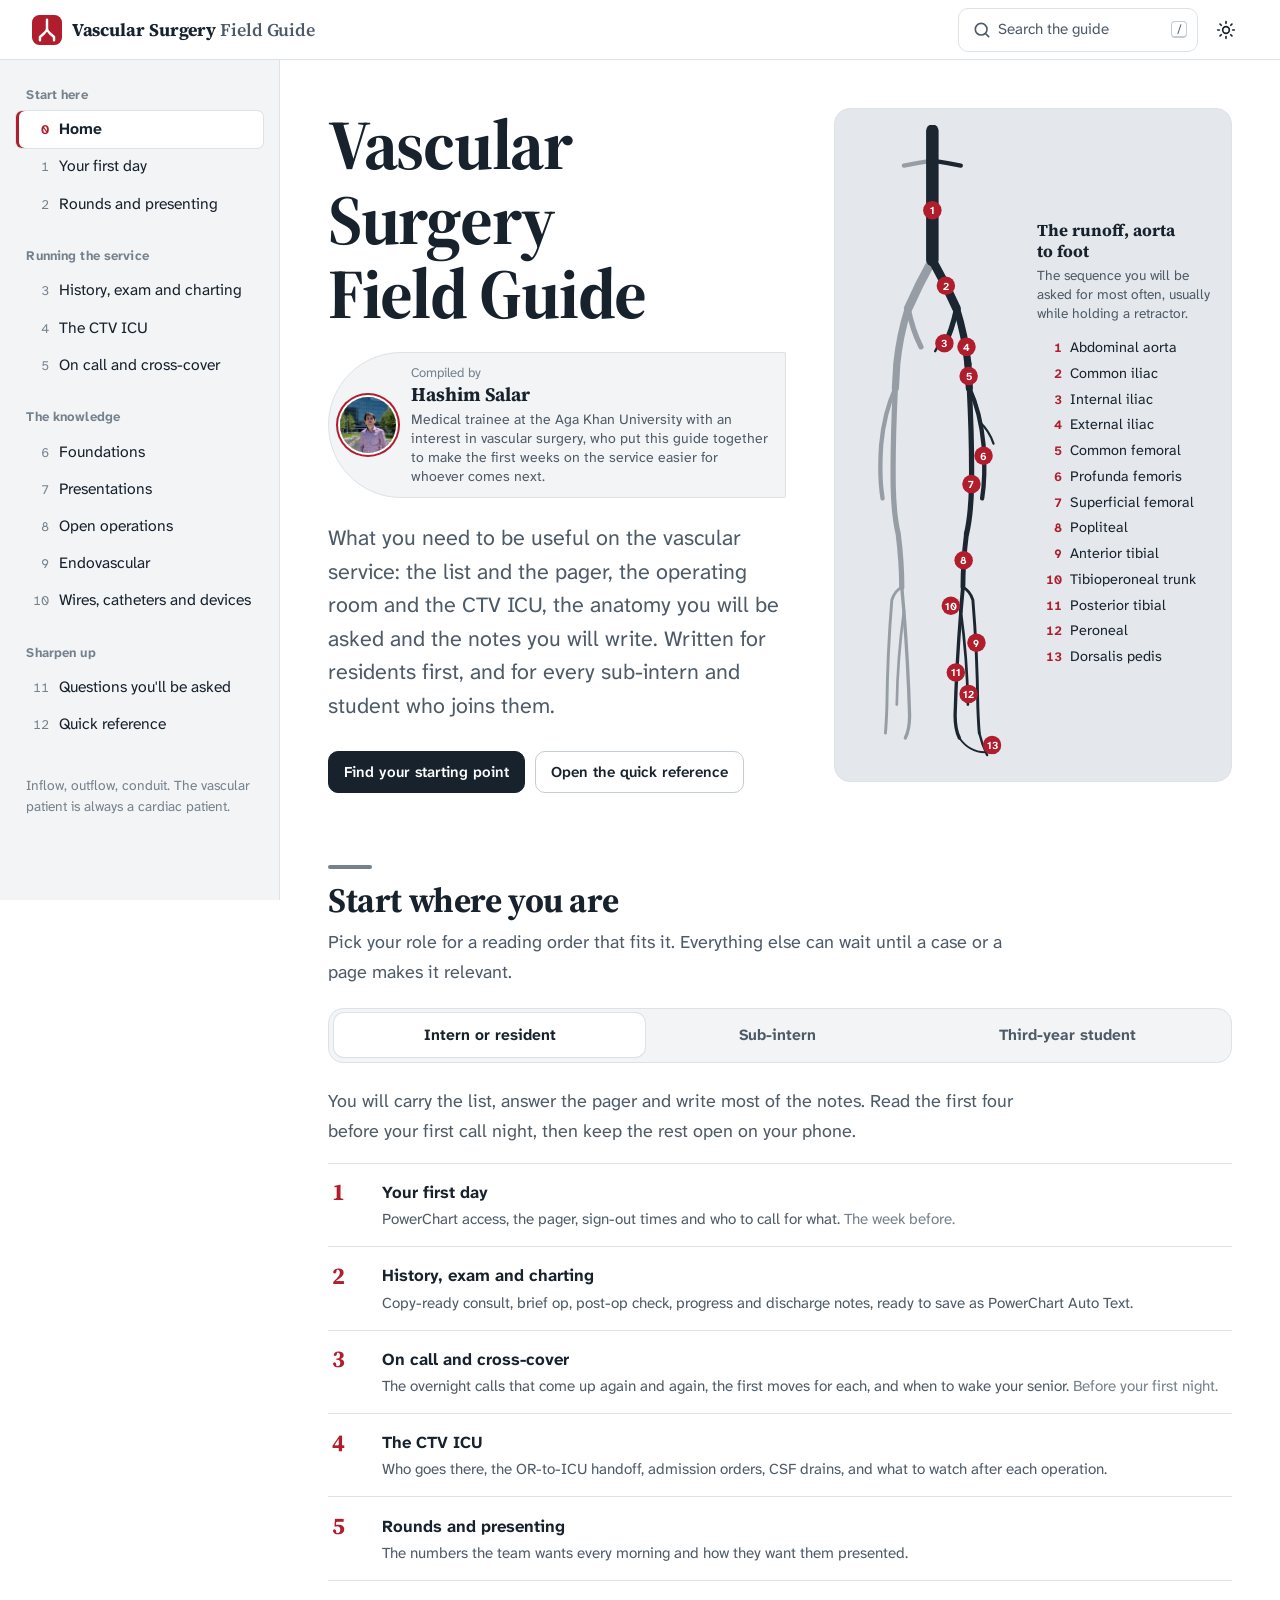
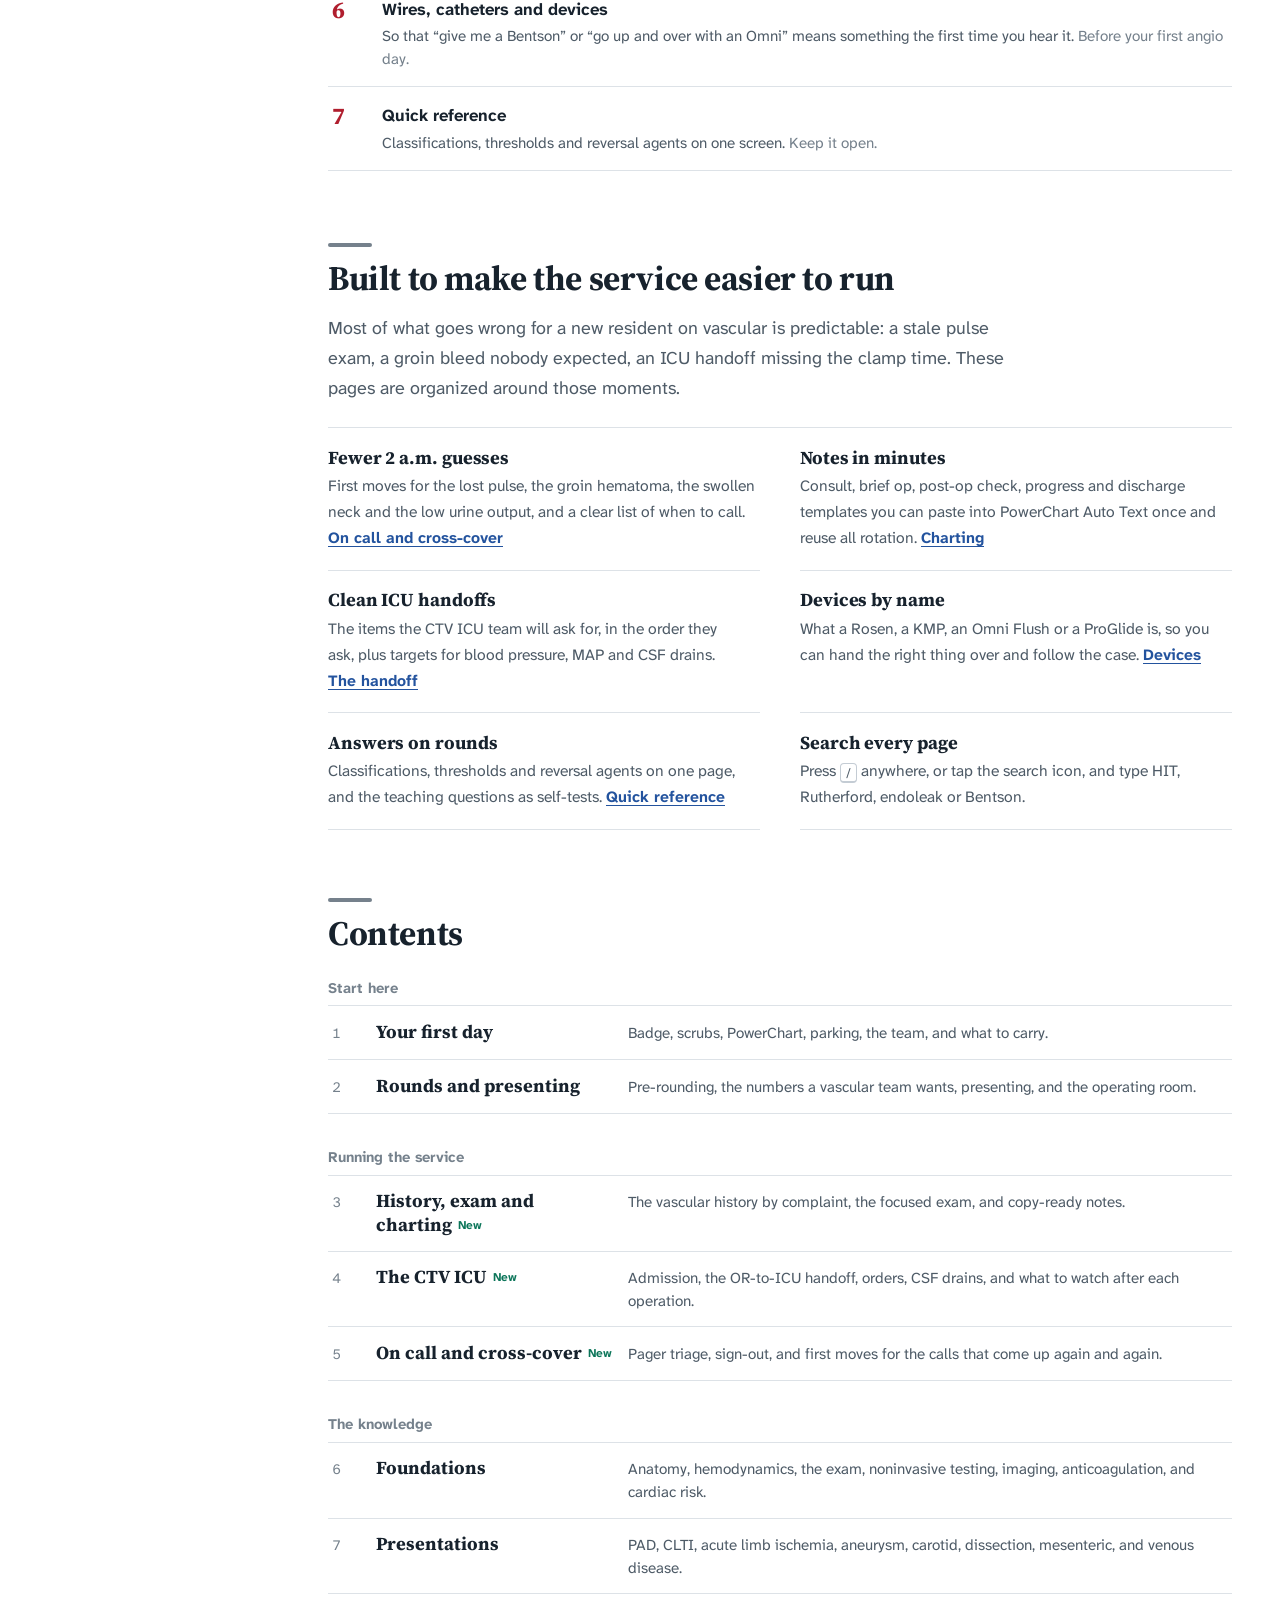
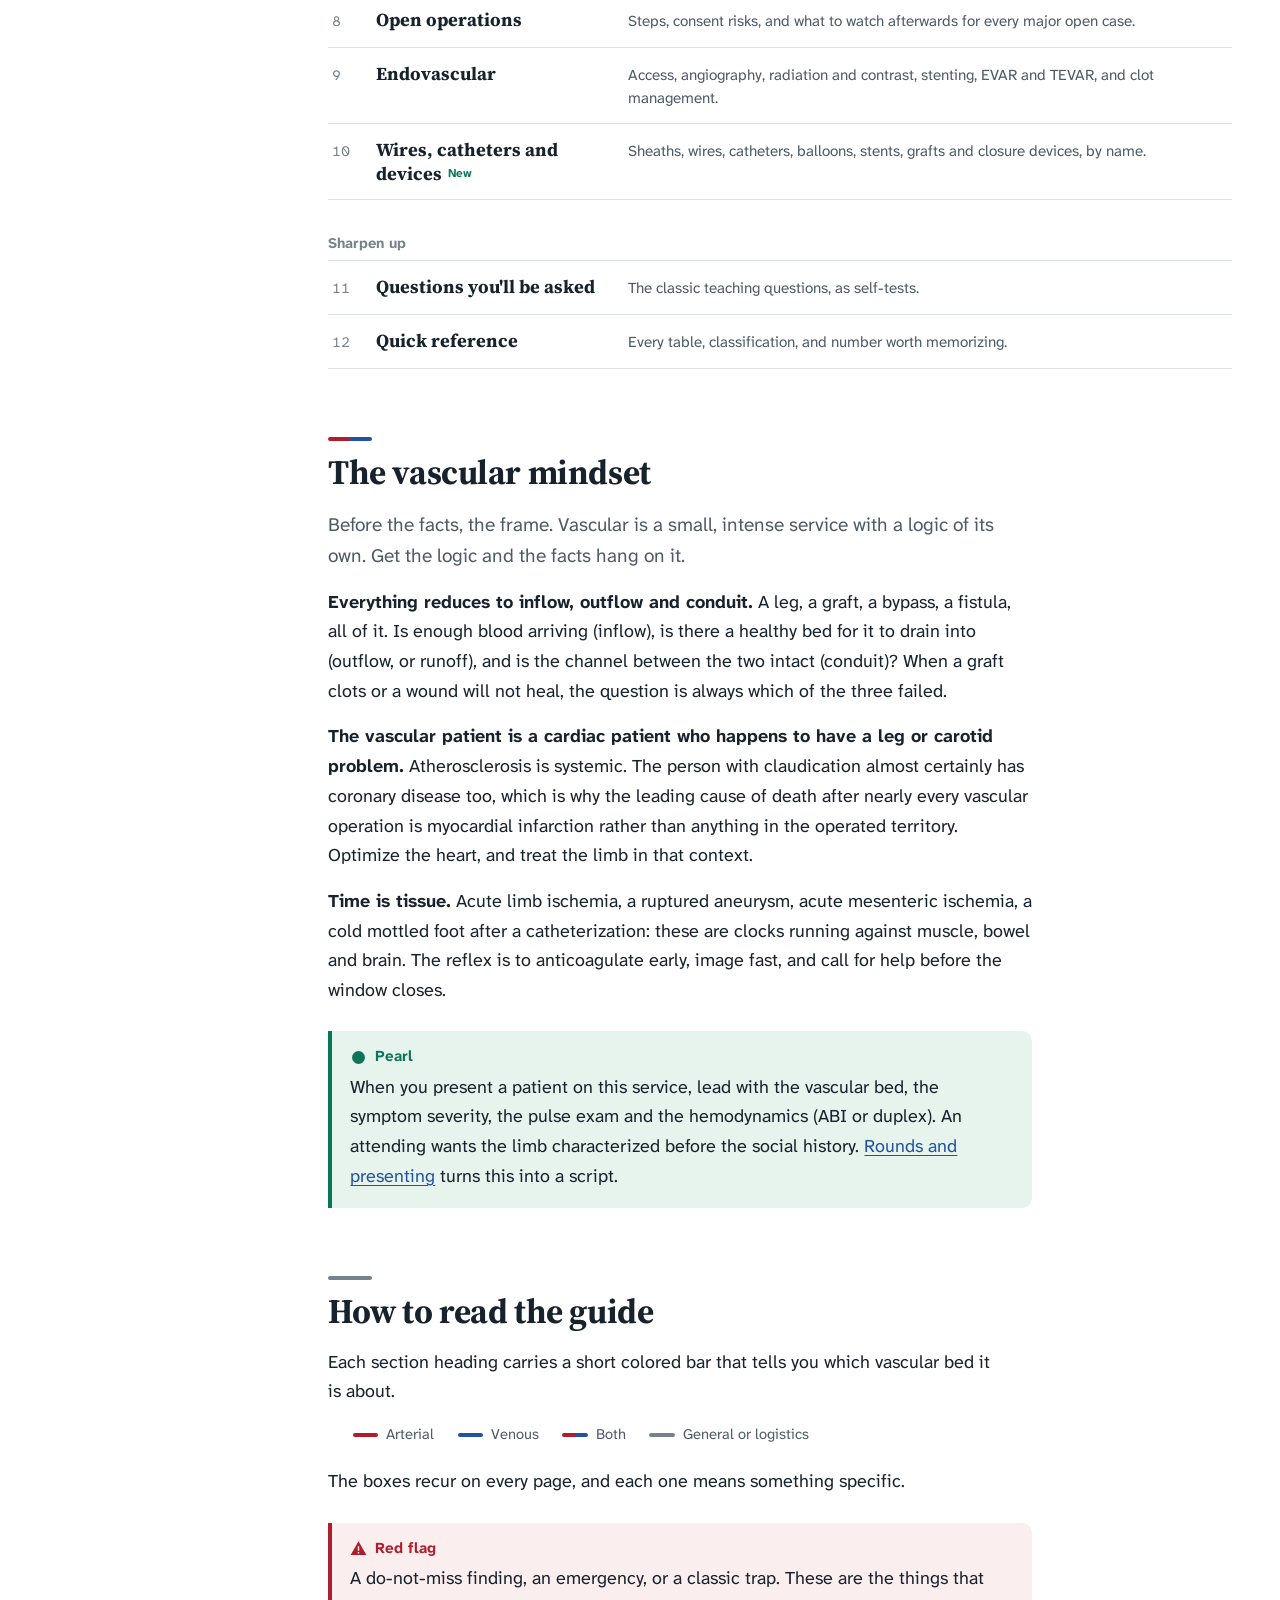
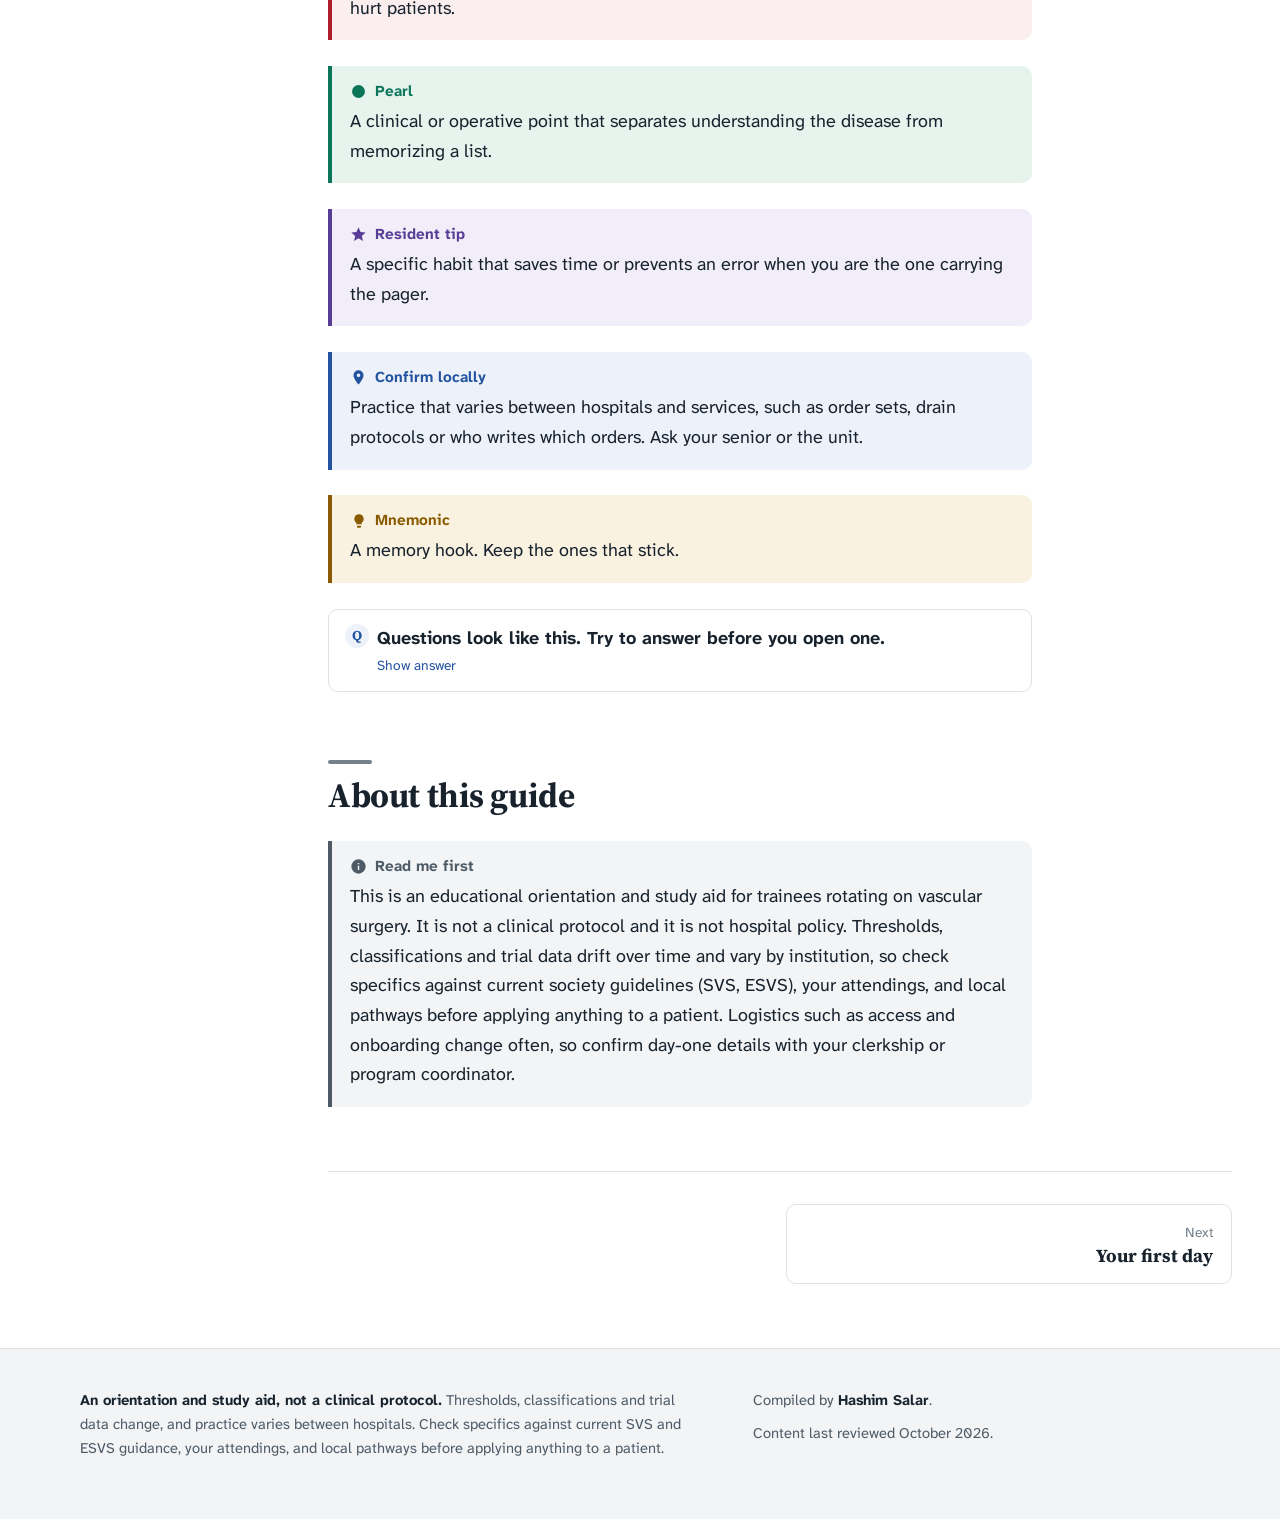
==== commit ccf1c34d: "Move the author credit into the home page hero Show 'Compiled by Hashim Salar' with the portrait and" ====
--- a/index.html
+++ b/index.html
@@ -12,7 +12,7 @@
 <link rel="preconnect" href="https://fonts.googleapis.com">
 <link rel="preconnect" href="https://fonts.gstatic.com" crossorigin>
 <link rel="stylesheet" href="https://fonts.googleapis.com/css2?family=Atkinson+Hyperlegible+Next:ital,wght@0,400;0,600;0,700;1,400&family=Source+Serif+4:opsz,wght@8..60,600;8..60,700&display=swap">
-<link rel="stylesheet" href="assets/styles.css?v=1d2b40f6">
+<link rel="stylesheet" href="assets/styles.css?v=449f4c7a">
 <script>(function(){var r=document.documentElement;r.classList.add('js');try{var t=localStorage.getItem('vfg-theme');if(t==='dark'||t==='light')r.setAttribute('data-theme',t);}catch(e){}})();</script>
 <!-- /@head -->
 </head>
@@ -74,6 +74,10 @@
   <header class="hero">
     <div>
       <h1>Vascular Surgery Field Guide</h1>
+      <div class="byline">
+        <img src="assets/portrait.jpg" alt="Portrait of Hashim Salar" width="56" height="56">
+        <p><span class="by-k">Compiled by</span> <span class="by-name">Hashim Salar</span> <span class="by-bio">Medical trainee at the Aga Khan University with an interest in vascular surgery, who put this guide together to make the first weeks on the service easier for whoever comes next.</span></p>
+      </div>
       <p class="summary">What you need to be useful on the vascular service: the list and the pager, the operating room and the CTV ICU, the anatomy you will be asked and the notes you will write. Written for residents first, and for every sub-intern and student who joins them.</p>
       <div class="hero-actions">
         <a class="btn primary" href="#start">Find your starting point</a>
@@ -295,14 +299,6 @@
       <p class="note-label">Read me first</p>
       <p>This is an educational orientation and study aid for trainees rotating on vascular surgery. It is not a clinical protocol and it is not hospital policy. Thresholds, classifications and trial data drift over time and vary by institution, so check specifics against current society guidelines (SVS, ESVS), your attendings, and local pathways before applying anything to a patient. Logistics such as access and onboarding change often, so confirm day-one details with your clerkship or program coordinator.</p>
     </aside>
-    <div class="credit">
-      <img src="assets/portrait.jpg" alt="Portrait of Hashim Salar" width="64" height="64">
-      <div>
-        <p class="c-by">Compiled by</p>
-        <p class="c-name">Hashim Salar</p>
-        <p class="c-bio">A medical trainee from the Aga Khan University with an interest in vascular surgery, who put this guide together to make the first weeks on the service less disorienting for whoever comes next.</p>
-      </div>
-    </div>
   </section>
 
   <!-- @pager -->
@@ -325,7 +321,7 @@
   </div>
 </footer>
 <button class="to-top" type="button" aria-label="Back to top"><svg viewBox="0 0 24 24" fill="none" stroke="currentColor" stroke-width="2.2" stroke-linecap="round" stroke-linejoin="round" aria-hidden="true"><path d="M12 19V5M5 12l7-7 7 7"/></svg></button>
-<script src="assets/app.js?v=52dc44bc" data-index="ec206659" defer></script>
+<script src="assets/app.js?v=52dc44bc" data-index="ab6d8be0" defer></script>
 <!-- /@footer -->
 </body>
 </html>
--- a/assets/styles.css
+++ b/assets/styles.css
@@ -1015,6 +1015,34 @@
 .hero .summary { font-size: 1.2em; }
 .hero-actions { display: flex; flex-wrap: wrap; gap: .6rem; margin-top: 1.75rem; }
 
+/* author byline, right under the title */
+.byline {
+  display: flex;
+  align-items: center;
+  gap: .9rem;
+  margin: 0 0 1.5rem;
+  padding: .7rem 1rem .7rem .7rem;
+  max-width: 34rem;
+  border: 1px solid var(--rule);
+  border-radius: 999px 1rem 1rem 999px;
+  background: var(--film);
+}
+.byline img {
+  flex: none;
+  width: 56px; height: 56px;
+  border-radius: 50%;
+  object-fit: cover;
+  box-shadow: 0 0 0 2px var(--sheet), 0 0 0 4px var(--artery);
+}
+.byline p { margin: 0; line-height: 1.35; }
+.byline .by-k { display: block; font-size: .82rem; color: var(--ink-3); }
+.byline .by-name { display: block; font-family: var(--f-head); font-weight: 700; font-size: 1.2rem; color: var(--ink); }
+.byline .by-bio { display: block; margin-top: .15rem; font-size: .88rem; color: var(--ink-2); }
+@media (max-width: 26em) {
+  .byline { border-radius: 1rem; align-items: flex-start; }
+  .byline img { width: 48px; height: 48px; }
+}
+
 /* the runoff angiogram */
 .angio {
   margin: 0;
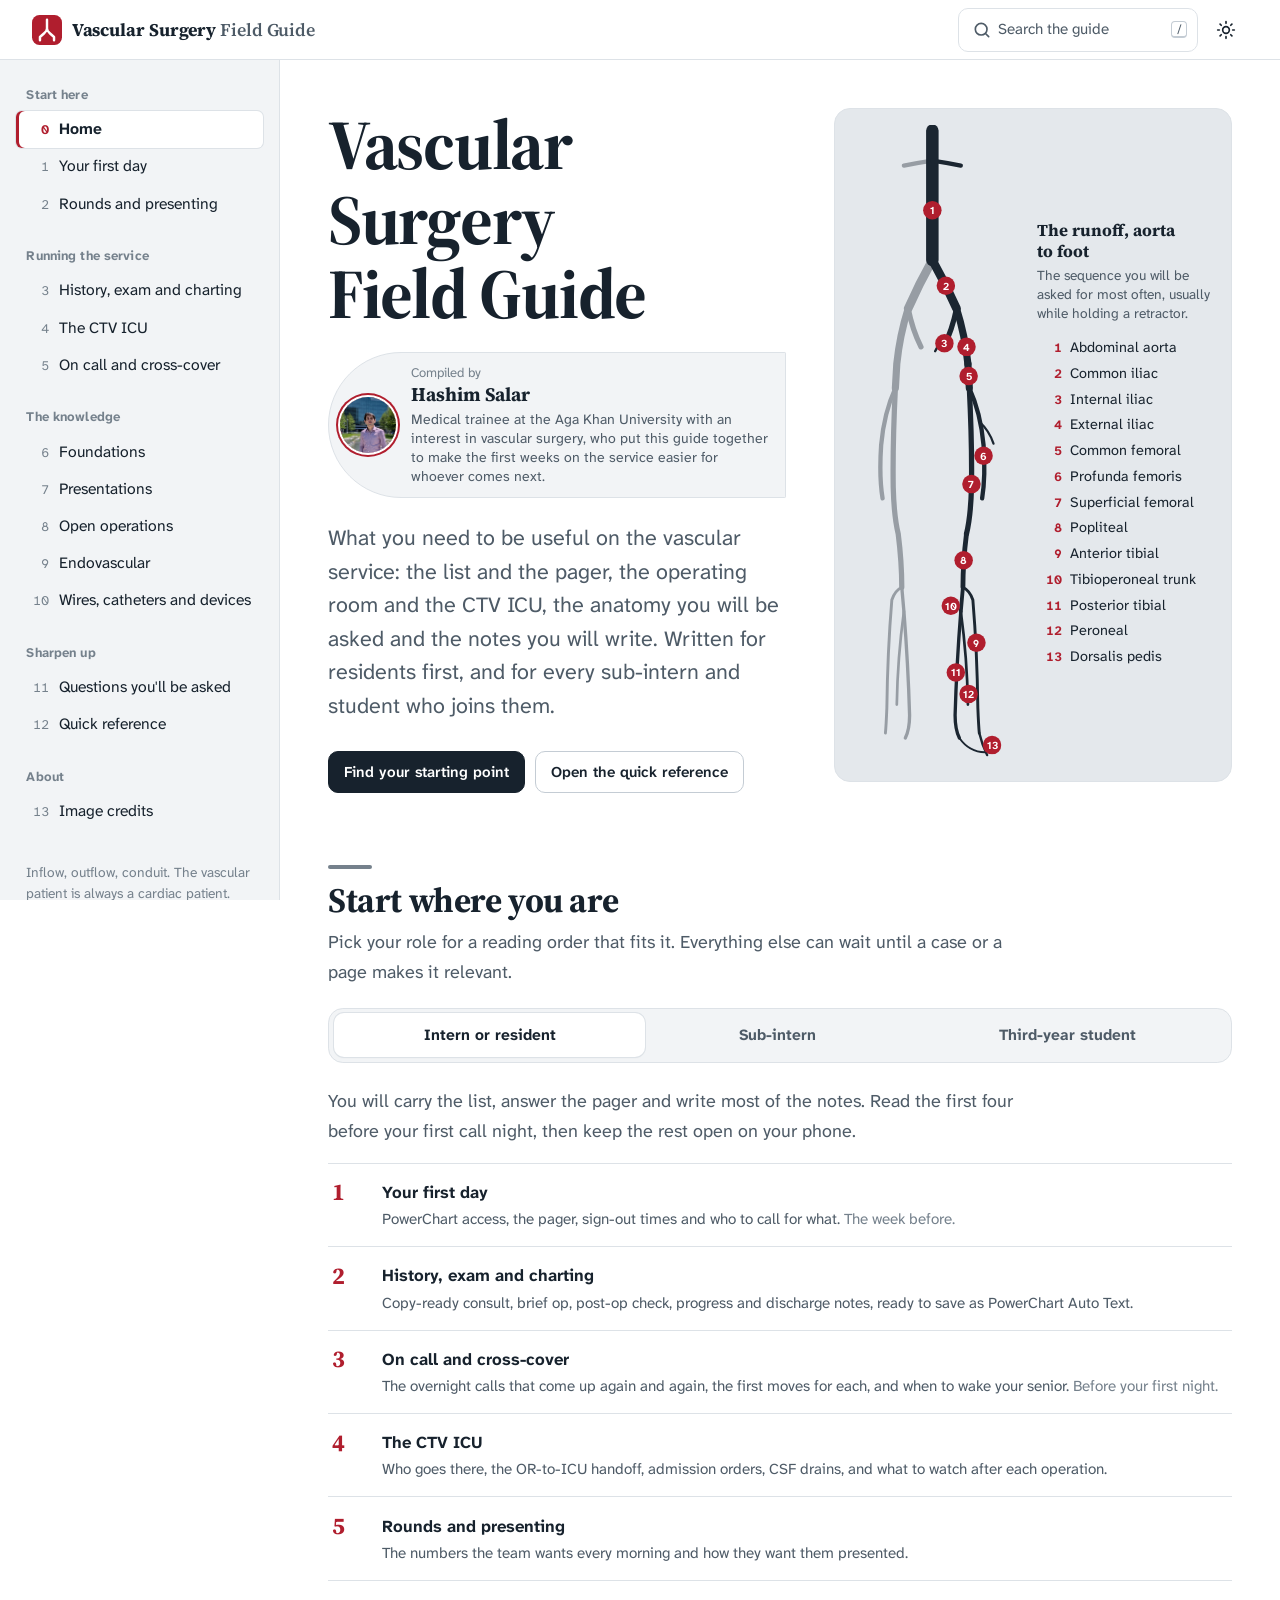
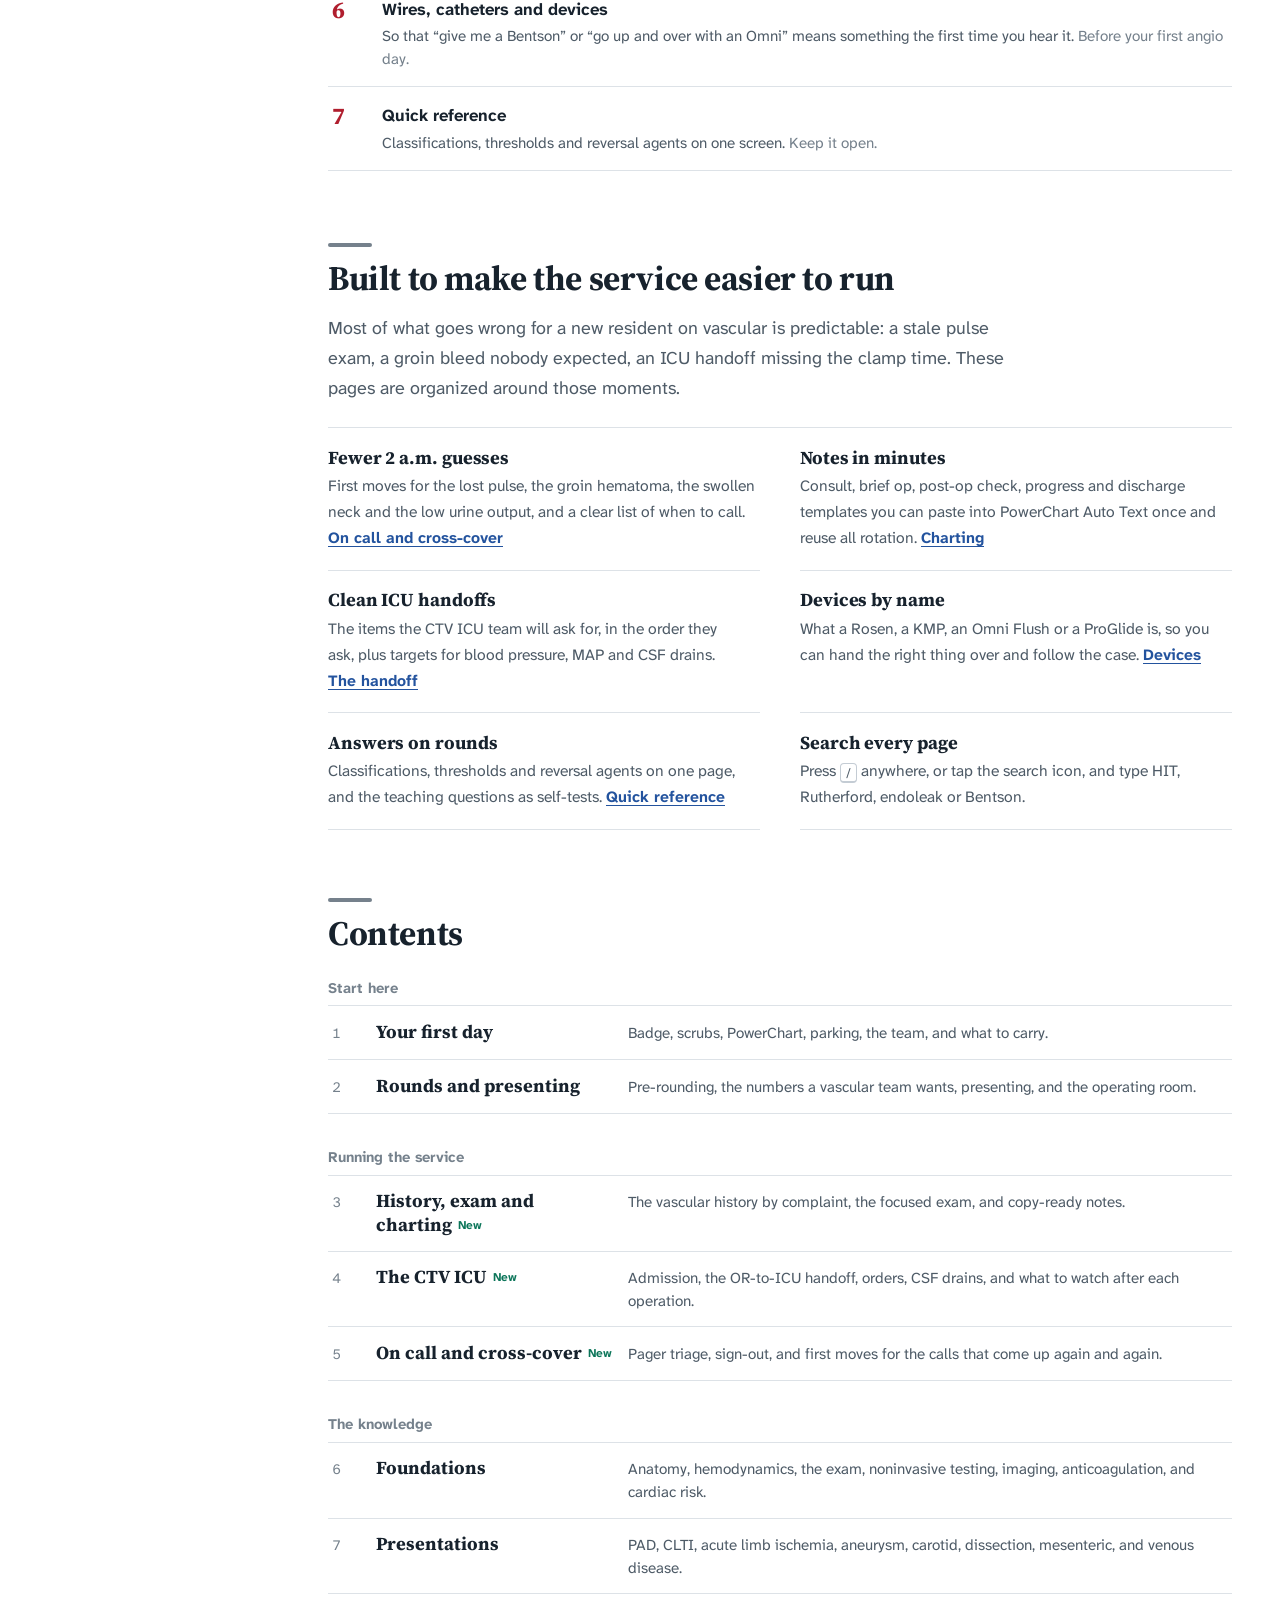
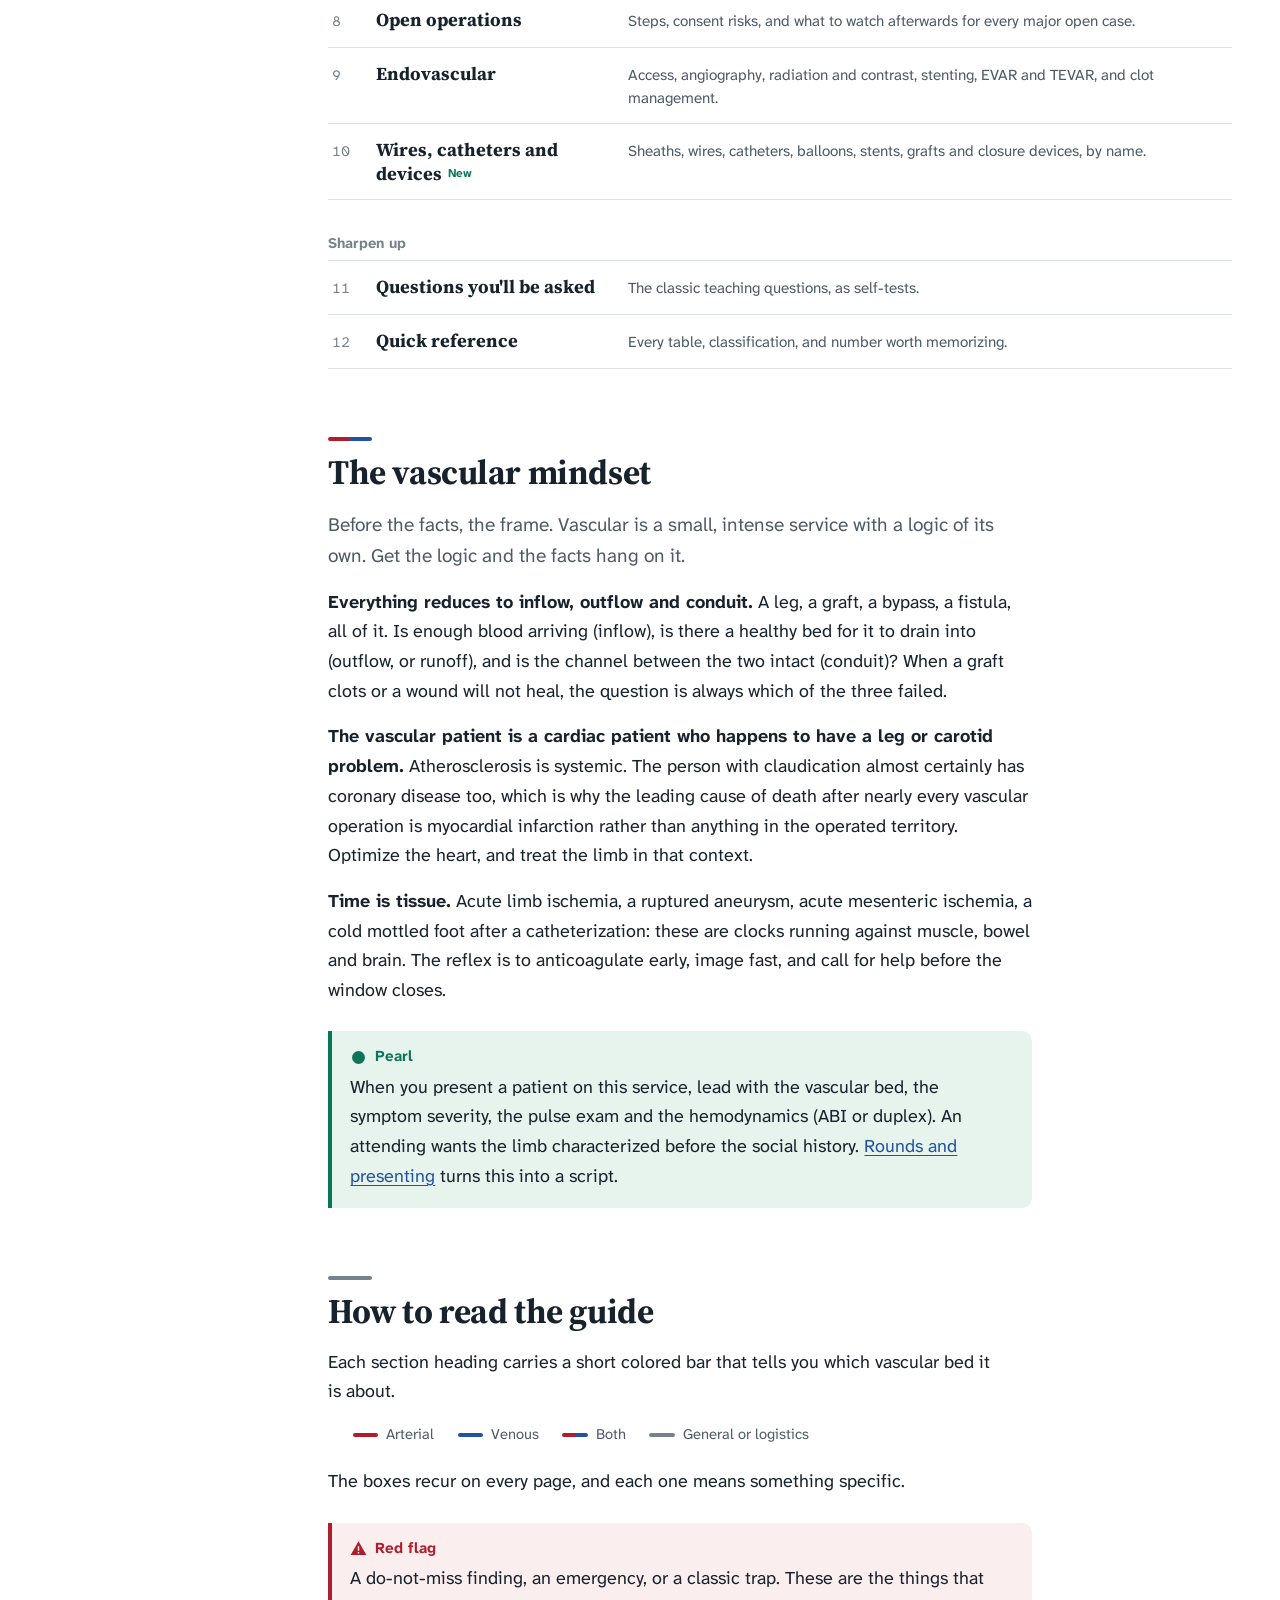
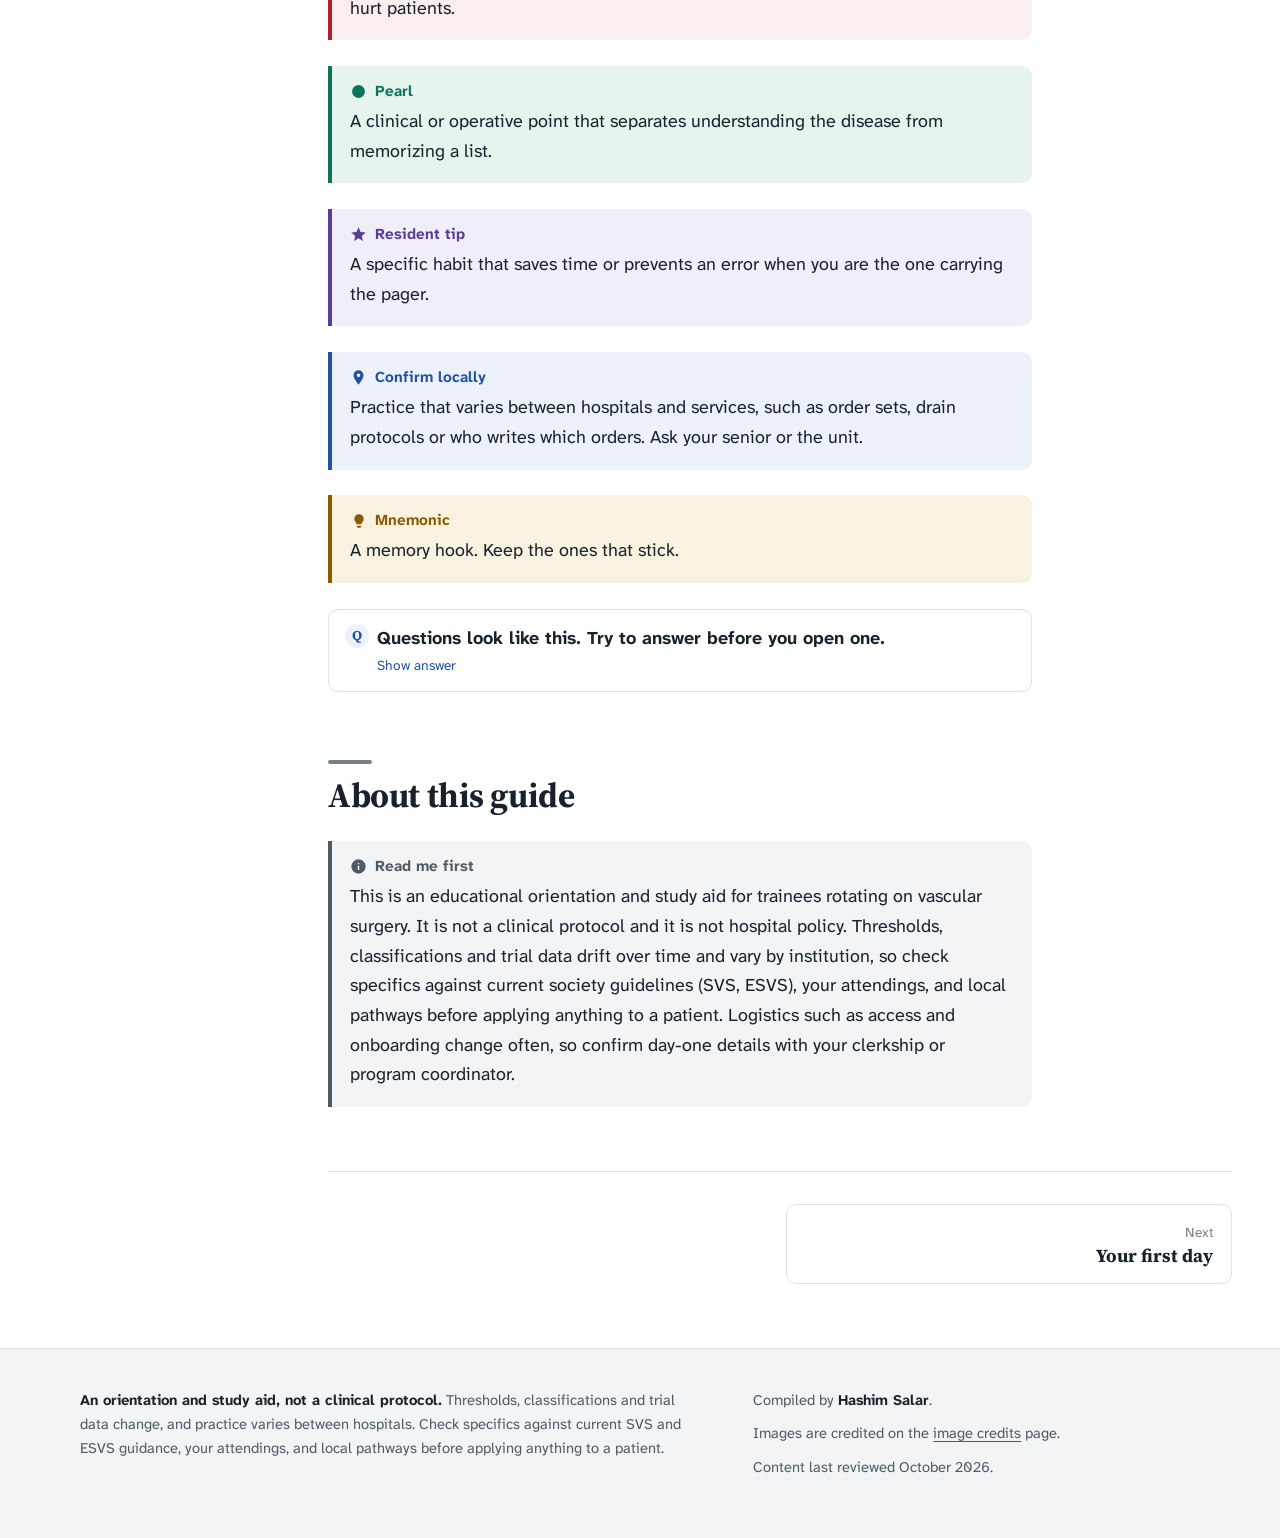
==== commit 4cef960f: "Add figures with credited, openly licensed images and original diagrams Adds a figure pipeline: scri" ====
--- a/index.html
+++ b/index.html
@@ -12,7 +12,7 @@
 <link rel="preconnect" href="https://fonts.googleapis.com">
 <link rel="preconnect" href="https://fonts.gstatic.com" crossorigin>
 <link rel="stylesheet" href="https://fonts.googleapis.com/css2?family=Atkinson+Hyperlegible+Next:ital,wght@0,400;0,600;0,700;1,400&family=Source+Serif+4:opsz,wght@8..60,600;8..60,700&display=swap">
-<link rel="stylesheet" href="assets/styles.css?v=449f4c7a">
+<link rel="stylesheet" href="assets/styles.css?v=df72d687">
 <script>(function(){var r=document.documentElement;r.classList.add('js');try{var t=localStorage.getItem('vfg-theme');if(t==='dark'||t==='light')r.setAttribute('data-theme',t);}catch(e){}})();</script>
 <!-- /@head -->
 </head>
@@ -64,6 +64,12 @@
     <ol>
       <li><a class="rail-link" href="questions.html"><span class="rail-n">11</span>Questions you&#x27;ll be asked</a></li>
       <li><a class="rail-link" href="reference.html"><span class="rail-n">12</span>Quick reference</a></li>
+    </ol>
+  </div>
+  <div class="rail-group">
+    <p class="rail-label">About</p>
+    <ol>
+      <li><a class="rail-link" href="credits.html"><span class="rail-n">13</span>Image credits</a></li>
     </ol>
   </div>
   <p class="rail-note">Inflow, outflow, conduit. The vascular patient is always a cardiac patient.</p>
@@ -316,12 +322,13 @@
     </div>
     <div>
       <p>Compiled by <b>Hashim Salar</b>.</p>
+      <p>Images are credited on the <a href="credits.html">image credits</a> page.</p>
       <p>Content last reviewed October 2026.</p>
     </div>
   </div>
 </footer>
 <button class="to-top" type="button" aria-label="Back to top"><svg viewBox="0 0 24 24" fill="none" stroke="currentColor" stroke-width="2.2" stroke-linecap="round" stroke-linejoin="round" aria-hidden="true"><path d="M12 19V5M5 12l7-7 7 7"/></svg></button>
-<script src="assets/app.js?v=52dc44bc" data-index="ab6d8be0" defer></script>
+<script src="assets/app.js?v=52dc44bc" data-index="05fc4180" defer></script>
 <!-- /@footer -->
 </body>
 </html>
--- a/assets/styles.css
+++ b/assets/styles.css
@@ -1227,13 +1227,81 @@
 .legend i.v { background: var(--vein); }
 .legend i.b { background: linear-gradient(90deg, var(--artery) 0 50%, var(--vein) 50% 100%); }
 
+/* ---------- Figures ---------- */
+.fig { margin: 1.75rem 0 2rem; }
+.fig-media {
+  display: block;
+  overflow: hidden;
+  border: 1px solid var(--rule);
+  border-radius: var(--r-m);
+  background: #FFFFFF; /* photographs and scans sit on a white plate in both themes */
+}
+a.fig-media:focus-visible { outline: 3px solid var(--focus); outline-offset: 2px; }
+.fig-media img {
+  display: block;
+  width: auto;
+  max-width: 100%;
+  height: auto;
+  max-height: 34rem;
+  margin: 0 auto;
+}
+.fig-diagram {
+  padding: 1rem;
+  background: var(--sheet);
+  overflow-x: auto;
+  -webkit-overflow-scrolling: touch;
+}
+.fig-diagram svg { display: block; width: 100%; height: auto; min-width: 33rem; max-height: 46rem; margin: 0 auto; }
+.fig figcaption { margin-top: .65rem; font-size: .92rem; line-height: 1.5; color: var(--ink-2); }
+.fig-credit { display: block; margin-top: .3rem; font-size: .8rem; color: var(--ink-3); }
+.fig-credit a { color: inherit; }
+@media (prefers-color-scheme: dark) {
+  :root:not([data-theme="light"]) .fig-media img { filter: brightness(.9); }
+}
+:root[data-theme="dark"] .fig-media img { filter: brightness(.9); }
+
+/* image credits page */
+.img-credits-wrap { max-width: var(--measure); }
+.img-credits-wrap h3 { margin-top: 2.25rem; }
+.img-credits { list-style: none; margin: 1rem 0 0; padding: 0; border-top: 1px solid var(--rule); }
+.img-credits > li { margin: 0; }
+.img-credits > li::marker { content: none; }
+.img-credit {
+  display: grid;
+  grid-template-columns: 5.5rem minmax(0, 1fr);
+  gap: 1rem;
+  padding: 1rem 0;
+  border-bottom: 1px solid var(--rule);
+  scroll-margin-top: calc(var(--topbar-h) + 1rem);
+}
+.img-credit-thumb {
+  display: block;
+  width: 5.5rem;
+  height: 5.5rem;
+  border: 1px solid var(--rule);
+  border-radius: var(--r-s);
+  background: #FFFFFF;
+  overflow: hidden;
+}
+.img-credit-thumb img { display: block; width: 100%; height: 100%; object-fit: contain; }
+.img-credit-body p { margin: 0 0 .2rem !important; font-size: .9rem; line-height: 1.45; overflow-wrap: anywhere; }
+.img-credit-body .img-credit-title { font-weight: 700; font-size: .98rem; }
+.img-credit-body .img-credit-where { color: var(--ink-3); font-size: .84rem; }
+.img-credit:target { background: var(--film); }
+@media (max-width: 23.5em) {
+  .img-credit { grid-template-columns: 4rem minmax(0, 1fr); gap: .75rem; }
+  .img-credit-thumb { width: 4rem; height: 4rem; }
+}
+
 /* ---------- Print ---------- */
 @media print {
   .topbar, .rail, .aside, .scrim, .pager, .to-top, .toc-inline, .copy-btn, .search-dlg, .track-tabs, .skip { display: none !important; }
   body { font-size: 11pt; background: #fff; color: #000; }
   .frame { display: block; }
   .page { max-width: none; padding: 0; }
-  .note, .qa, .table-wrap, .template, .device { break-inside: avoid; }
+  .note, .qa, .table-wrap, .template, .device, .fig, .img-credit { break-inside: avoid; }
+  .fig-media img { max-height: 16cm; filter: none !important; }
+  .fig-diagram svg { min-width: 0; }
   .qa > summary .reveal-hint { display: none; }
   a { color: inherit; text-decoration: none; }
   .track-panel[hidden] { display: block !important; }
